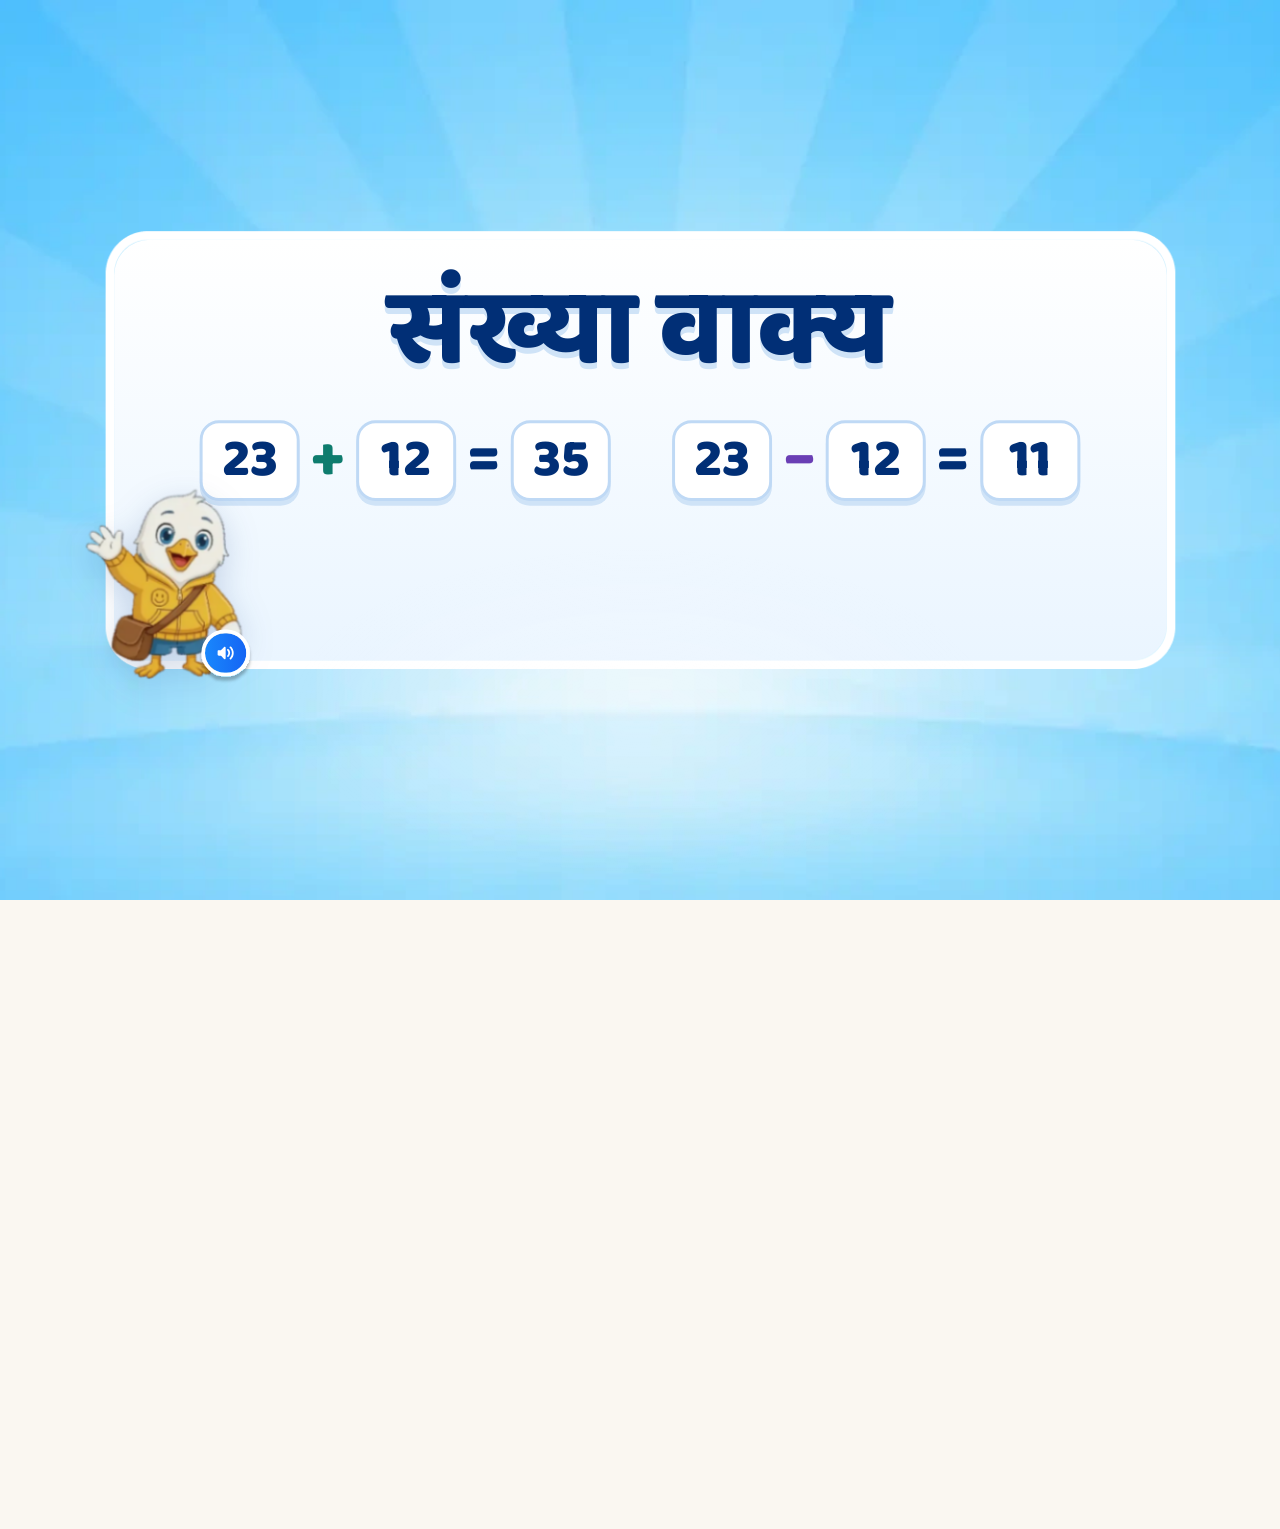
==== MTG2A01_L05_S01.html @ b8d6aa05 "Swiftie runs at every gate: PL1 turn-around sprite (front to back, blended in-betweens, light motion" ====
<!doctype html>
<html lang="hi">
<head>
<meta charset="utf-8">
<meta name="viewport" content="width=device-width, initial-scale=1, viewport-fit=cover">   <!-- [responsive] the page fills the whole screen (notch, home bar); app.js fits the stage inside the safe area -->
<title>SwiftPAL · MTG2A01_L05_S01 · कहानी का सही संख्या वाक्य</title>
<link rel="icon" href="data:,">   <!-- [QA 15] no favicon request: the browser's automatic /favicon.ico 404 was the last console error -->
<!-- [QA 02] No blank white flash before the loader. style.css is a separate
     request, so without this the very first paint is unstyled. This inline rule
     lands the loader's own colour on the first frame. -->
<style>html,body{background:#FFFFFF;margin:0;}</style>
<link rel="stylesheet" href="style.css">
<!-- [loading] the landing's own files start downloading with the page, alongside style.css - not only once app.js has
     arrived and asked for them (the boot loader waits for exactly these: app.js Assets, CRIT). http(s) only: on
     file:// a preload of a fetch() fails, and local files need no head start. -->
<script>(function(){ if(!/^https?:$/.test(location.protocol)) return;
  [["assets/fonts/baloo2-800.woff2", "font", "font/woff2"], ["assets/gif/new_landing_swiftee_anim.webp", "fetch"],
   ["assets/startnew_bg_plain.webp", "image"]
  ].forEach(function(f){ var l = document.createElement("link"); l.rel = "preload"; l.href = f[0]; l.as = f[1];
    if(f[2]) l.type = f[2]; if(f[1] !== "image") l.crossOrigin = "anonymous"; document.head.appendChild(l); });
})();</script>
</head>
<body class="is-start">
<div class="start-bg" aria-hidden="true"></div>
<!-- landing sky: the decorations baked into startnew_bg.webp cannot move, so a matching
     layer drifts + twinkles above it. Edge-masked, so it never competes with the centre card.
     Elements are generated at runtime by FLNMotion.sky (animation kit recipe 1). -->
<div class="sg-glow" aria-hidden="true"></div>
<div class="sg-sky"  aria-hidden="true"></div>
<div class="end-bg"  aria-hidden="true"></div>   <!-- [20a] body-level: position:fixed must NOT sit inside the transformed .stage or it gets hijacked to the stage box (leaves letterbox band) -->

<!-- BOOT LOADER — [template] r4/P2: white boot screen, no-tap auto-dismiss (see boot()) -->
<div class="boot-loader" id="bootLoader">
  <img src="assets/gif/loader.webp" alt="">
</div>

<div class="stage-wrap">
<!-- [responsive] the bands beside / above the stage: 8 mirrored copies of the stage's own backdrop (app.js Screen.bleed) -->
<div class="stage-bleed" id="stageBleed" aria-hidden="true"><i class="b-l"></i><i class="b-r"></i><i class="b-t"></i><i class="b-b"></i><i class="b-tl"></i><i class="b-tr"></i><i class="b-bl"></i><i class="b-br"></i></div>
<div class="stage" id="stage">

  <div class="stage-inner">
    <!-- HEADER -->
    <div class="header-row">
      <div class="prompt-band"><div class="prompt-text" id="promptText">…</div></div>
      <div class="audio-chip" id="audioChip" title="आवाज़ सुनो"><svg viewBox="0 0 62 60" fill="none" xmlns="http://www.w3.org/2000/svg" aria-label="Audio"><g filter="url(#hdrChipShadow)"><rect x="8" y="4" width="46" height="44" rx="22" fill="url(#hdrChipGrad)"/><rect x="6" y="2" width="50" height="48" rx="24" stroke="white" stroke-width="4"/><path d="M29.8466 19.0574C29.8804 19.0524 29.9145 19.0496 29.9487 19.0488C30.6094 19.0317 31.0021 19.5124 31.0015 20.1414C31.0008 20.9661 31.0003 21.7911 31.0005 22.6158L31.001 27.7212L31.0009 30.5591C31.0009 31.0364 31.0122 31.5472 30.9863 32.0228C30.9662 32.2709 30.902 32.4608 30.7251 32.643C30.3831 32.9952 29.8337 33.0842 29.4386 32.7671C29.0784 32.4781 28.7473 32.1159 28.4181 31.7862L26.4414 29.8087C26.1771 29.5426 25.9071 29.2636 25.6339 29.0081C25.0227 28.9649 24.3645 29.017 23.7487 28.9979C23.445 28.9885 23.1625 29.0211 22.8589 28.9606C22.3751 28.8616 22.0618 28.4823 22.0642 27.9824C22.0706 26.5937 22.0287 25.1949 22.0828 23.8081C22.0884 23.6626 22.2302 23.4334 22.3309 23.3252C22.454 23.1907 22.6146 23.0963 22.792 23.0543C23.0567 22.9904 23.5328 23.016 23.8224 23.0128C24.4143 23.0063 25.0171 23.0277 25.609 23.0073C25.6794 22.9529 25.8505 22.7743 25.919 22.706L26.5305 22.0945L28.5396 20.0838C28.9157 19.7059 29.3217 19.1749 29.8466 19.0574Z" fill="white"/><path class="wv wv2" d="M36.2367 18.6905C36.8783 18.6449 37.3041 19.231 37.6725 19.6829C38.7675 21.0046 39.4982 22.5894 39.7923 24.2804C40.2503 26.8763 39.6548 29.5478 38.1378 31.7035C37.8393 32.1274 37.508 32.5324 37.149 32.9063C36.9404 33.1236 36.7646 33.2558 36.4622 33.3081C36.2013 33.3412 35.9378 33.2717 35.7272 33.1144C35.5185 32.9615 35.3816 32.7298 35.3483 32.4733C35.2786 31.9235 35.5696 31.6821 35.8914 31.3297C36.0448 31.1639 36.1901 30.9908 36.3269 30.811C38.3669 28.136 38.4986 24.4654 36.6555 21.6511C36.4826 21.3899 36.2966 21.1376 36.0984 20.8951C35.8252 20.5652 35.3947 20.2691 35.3472 19.8184C35.2845 19.2225 35.6439 18.768 36.2367 18.6905Z" fill="white"/><path class="wv wv1" d="M33.3868 21.5044C33.9769 21.4549 34.2563 21.7845 34.5981 22.1981C35.1982 22.924 35.6149 23.7691 35.8211 24.6886C36.171 26.2384 35.8867 27.8637 35.0314 29.2026C34.7421 29.6568 34.2333 30.3745 33.6937 30.4946C33.1633 30.5437 32.6759 30.2927 32.5495 29.7376C32.3921 29.0462 32.9849 28.6956 33.3274 28.1763C34.2088 26.833 34.1932 25.0908 33.288 23.7635C33.0747 23.4522 32.6159 23.0564 32.5518 22.7133C32.4377 22.1027 32.7745 21.619 33.3868 21.5044Z" fill="white"/></g><defs><filter id="hdrChipShadow" x="0" y="0" width="62" height="60" filterUnits="userSpaceOnUse" color-interpolation-filters="sRGB"><feFlood flood-opacity="0" result="BackgroundImageFix"/><feColorMatrix in="SourceAlpha" type="matrix" values="0 0 0 0 0 0 0 0 0 0 0 0 0 0 0 0 0 0 127 0" result="hardAlpha"/><feOffset dy="4"/><feGaussianBlur stdDeviation="2"/><feComposite in2="hardAlpha" operator="out"/><feColorMatrix type="matrix" values="0 0 0 0 0 0 0 0 0 0 0 0 0 0 0 0 0 0 0.25 0"/><feBlend mode="normal" in2="BackgroundImageFix" result="effect1_dropShadow"/><feBlend mode="normal" in="SourceGraphic" in2="effect1_dropShadow" result="shape"/></filter><linearGradient id="hdrChipGrad" x1="8" y1="26" x2="54" y2="26" gradientUnits="userSpaceOnUse"><stop stop-color="#1987FC"/><stop offset="1" stop-color="#1565F4"/></linearGradient></defs></svg></div>
      <button class="hint-btn" id="hintBtn" title="संकेत">
        <svg viewBox="25 17 22 30" fill="none" xmlns="http://www.w3.org/2000/svg">
          <g class="bulb-rays" stroke="#FFFFFF" stroke-width="3" stroke-linecap="round">
            <line x1="36" y1="14" x2="36" y2="10"/>
            <line x1="25" y1="18" x2="22" y2="15"/>
            <line x1="47" y1="18" x2="50" y2="15"/>
            <line x1="21" y1="27" x2="17" y2="26.5"/>
            <line x1="51" y1="27" x2="55" y2="26.5"/>
          </g>
          <path class="bulb" d="M42.7872 19.7599C41.561 18.7514 40.125 18.0293 38.5841 17.6464C37.0432 17.2635 35.4363 17.2294 33.8806 17.5466C31.8091 17.965 29.9086 18.9894 28.4202 20.4896C26.9317 21.9899 25.9225 23.8985 25.5206 25.9733C25.227 27.5289 25.2804 29.1301 25.6768 30.6628C26.0732 32.1954 26.8029 33.6217 27.8139 34.8399C28.7522 35.8987 29.29 37.2526 29.3339 38.6666V42.6666C29.3339 43.7275 29.7553 44.7449 30.5055 45.495C31.2556 46.2452 32.273 46.6666 33.3339 46.6666H38.6672C39.7281 46.6666 40.7455 46.2452 41.4957 45.495C42.2458 44.7449 42.6672 43.7275 42.6672 42.6666V38.9199C42.712 37.3588 43.2855 35.8592 44.2939 34.6666C46.0607 32.481 46.8936 29.6864 46.6115 26.8901C46.3293 24.0938 44.955 21.5219 42.7872 19.7333V19.7599ZM40.0006 42.6666C40.0006 43.0202 39.8601 43.3594 39.61 43.6094C39.36 43.8595 39.0209 43.9999 38.6672 43.9999H33.3339C32.9803 43.9999 32.6411 43.8595 32.3911 43.6094C32.141 43.3594 32.0006 43.0202 32.0006 42.6666V41.3333H40.0006V42.6666ZM42.2272 33.0133C40.8866 34.6034 40.1044 36.5893 40.0006 38.6666H37.3339V34.6666C37.3339 34.313 37.1934 33.9738 36.9434 33.7238C36.6933 33.4737 36.3542 33.3333 36.0006 33.3333C35.647 33.3333 35.3078 33.4737 35.0578 33.7238C34.8077 33.9738 34.6672 34.313 34.6672 34.6666V38.6666H32.0006C31.9654 36.6241 31.2098 34.6596 29.8672 33.1199C28.9814 32.0586 28.3858 30.7858 28.1383 29.4257C27.8909 28.0656 28.0001 26.6646 28.4554 25.3593C28.9106 24.054 29.6963 22.8889 30.7359 21.9777C31.7755 21.0665 33.0335 20.4402 34.3872 20.1599C35.5506 19.9204 36.7528 19.9429 37.9064 20.2259C39.06 20.5089 40.1361 21.0452 41.0566 21.7959C41.9771 22.5466 42.7189 23.4928 43.2281 24.566C43.7374 25.6391 44.0012 26.8121 44.0006 27.9999C44.0093 29.8262 43.3824 31.5987 42.2272 33.0133Z" fill="white"/>
        </svg>
      </button>
    </div>

    <!-- SLIDE STAGE (engine swaps slides here) -->
    <div class="slide-stage">
      <div class="slide-host" id="slideHost"></div>
      <div class="nudge-hand" id="nudgeHand">
        <!-- FLN animation kit recipes 3 (treatment C, the plain press) + 4 (the tap ripple), review 2026-09-30:
             two wavefronts and three sparks break out of the fingertip as it touches, BEHIND the hand -->
        <span class="nh-tapfx" aria-hidden="true"><i class="fx-ro"></i><i class="fx-ri"></i><i class="fx-sp"></i></span>
        <img src="assets/nudge_hand_new.svg" alt="">
      </div>
    </div>

    <!-- Swiftie buddy: persistent, reacting character (replaces the static header photo + feedback popup) -->
    <div class="mascot-wrap" id="swBuddy"><div class="mascot-circle"><img class="mascot-img" id="swBuddyImg" alt=""></div></div>

    <!-- Nav button — kit-style pill, floats bottom-right -->
    <button class="nav-btn" id="navBtn" disabled>आगे</button>
  </div>


  <!-- FEEDBACK OVERLAY (engine helper showBox; not used by this lesson's screens - kept so the helper never throws) -->
  <div class="hint-overlay" id="hintOverlay">
    <div class="hint-box" id="hintBox">
      <img class="hint-mascot" id="hintMascot" src="assets/sw_head_hint.webp" alt="" onerror="this.style.display='none'">
      <div class="hint-body"><div class="hint-text" id="hintText"></div></div>
    </div>
  </div>
  <span id="hintImg" hidden></span>
  <!-- TAP-TO-START — uses provided title-screen art -->
  <div class="start-gate" id="startGate">
    <div class="sg-card">
      <!-- ambient scene FX over the room art: sun flare in the window, sunlit dust, lamp-bulb flicker (decorative only) -->
      <div class="sg-fx" aria-hidden="true">
        <!-- soft lens flare in the window, no sun / no rays: one big hazy disc, a smaller violet disc
             overlapping it, a faint glint and a soft haze lobe. .sg-sun stays as a 0x0 anchor - the
             dust system in app.js reads the light source position from it. -->
        <div class="sg-sun"></div>
        <div class="sg-flare2">
          <i class="fl-big"></i><i class="fl-violet"></i><i class="fl-haze"></i><i class="fl-glint"></i>
        </div>
        <div class="sg-lamp"></div>
        <canvas class="sg-dust" id="sgDust"></canvas>   <!-- sunlit dust: physics particle system, see app.js [landing dust] -->
      </div>
      <img class="sg-mascot" data-src="assets/gif/new_landing_swiftee_anim.webp" alt="Swiftee"
           onerror="this.style.display='none'">
      <div class="sg-content">
        <div class="sg-title" id="sgTitle">कहानी का सही संख्या वाक्य</div>

        <!-- r4/#2: concept strip is now DATA-DRIVEN — the engine fills #sgHero from
             CARD.landing_hero (kind:"concept_strip"). Each tile is a visual example of the
             ordering task (no words); a new game just declares its cells in card.json. -->
        <div class="sg-art" id="sgHero"></div>
      </div>
      <button class="sg-vo" id="sgVo" type="button" aria-label="सुनो"><svg viewBox="0 0 62 60" fill="none" xmlns="http://www.w3.org/2000/svg" aria-label="Audio"><g filter="url(#sgChipShadow)"><rect x="8" y="4" width="46" height="44" rx="22" fill="url(#sgChipGrad)"/><rect x="6" y="2" width="50" height="48" rx="24" stroke="white" stroke-width="4"/><path d="M29.8466 19.0574C29.8804 19.0524 29.9145 19.0496 29.9487 19.0488C30.6094 19.0317 31.0021 19.5124 31.0015 20.1414C31.0008 20.9661 31.0003 21.7911 31.0005 22.6158L31.001 27.7212L31.0009 30.5591C31.0009 31.0364 31.0122 31.5472 30.9863 32.0228C30.9662 32.2709 30.902 32.4608 30.7251 32.643C30.3831 32.9952 29.8337 33.0842 29.4386 32.7671C29.0784 32.4781 28.7473 32.1159 28.4181 31.7862L26.4414 29.8087C26.1771 29.5426 25.9071 29.2636 25.6339 29.0081C25.0227 28.9649 24.3645 29.017 23.7487 28.9979C23.445 28.9885 23.1625 29.0211 22.8589 28.9606C22.3751 28.8616 22.0618 28.4823 22.0642 27.9824C22.0706 26.5937 22.0287 25.1949 22.0828 23.8081C22.0884 23.6626 22.2302 23.4334 22.3309 23.3252C22.454 23.1907 22.6146 23.0963 22.792 23.0543C23.0567 22.9904 23.5328 23.016 23.8224 23.0128C24.4143 23.0063 25.0171 23.0277 25.609 23.0073C25.6794 22.9529 25.8505 22.7743 25.919 22.706L26.5305 22.0945L28.5396 20.0838C28.9157 19.7059 29.3217 19.1749 29.8466 19.0574Z" fill="white"/><path class="wv wv2" d="M36.2367 18.6905C36.8783 18.6449 37.3041 19.231 37.6725 19.6829C38.7675 21.0046 39.4982 22.5894 39.7923 24.2804C40.2503 26.8763 39.6548 29.5478 38.1378 31.7035C37.8393 32.1274 37.508 32.5324 37.149 32.9063C36.9404 33.1236 36.7646 33.2558 36.4622 33.3081C36.2013 33.3412 35.9378 33.2717 35.7272 33.1144C35.5185 32.9615 35.3816 32.7298 35.3483 32.4733C35.2786 31.9235 35.5696 31.6821 35.8914 31.3297C36.0448 31.1639 36.1901 30.9908 36.3269 30.811C38.3669 28.136 38.4986 24.4654 36.6555 21.6511C36.4826 21.3899 36.2966 21.1376 36.0984 20.8951C35.8252 20.5652 35.3947 20.2691 35.3472 19.8184C35.2845 19.2225 35.6439 18.768 36.2367 18.6905Z" fill="white"/><path class="wv wv1" d="M33.3868 21.5044C33.9769 21.4549 34.2563 21.7845 34.5981 22.1981C35.1982 22.924 35.6149 23.7691 35.8211 24.6886C36.171 26.2384 35.8867 27.8637 35.0314 29.2026C34.7421 29.6568 34.2333 30.3745 33.6937 30.4946C33.1633 30.5437 32.6759 30.2927 32.5495 29.7376C32.3921 29.0462 32.9849 28.6956 33.3274 28.1763C34.2088 26.833 34.1932 25.0908 33.288 23.7635C33.0747 23.4522 32.6159 23.0564 32.5518 22.7133C32.4377 22.1027 32.7745 21.619 33.3868 21.5044Z" fill="white"/></g><defs><filter id="sgChipShadow" x="0" y="0" width="62" height="60" filterUnits="userSpaceOnUse" color-interpolation-filters="sRGB"><feFlood flood-opacity="0" result="BackgroundImageFix"/><feColorMatrix in="SourceAlpha" type="matrix" values="0 0 0 0 0 0 0 0 0 0 0 0 0 0 0 0 0 0 127 0" result="hardAlpha"/><feOffset dy="4"/><feGaussianBlur stdDeviation="2"/><feComposite in2="hardAlpha" operator="out"/><feColorMatrix type="matrix" values="0 0 0 0 0 0 0 0 0 0 0 0 0 0 0 0 0 0 0.25 0"/><feBlend mode="normal" in2="BackgroundImageFix" result="effect1_dropShadow"/><feBlend mode="normal" in="SourceGraphic" in2="effect1_dropShadow" result="shape"/></filter><linearGradient id="sgChipGrad" x1="8" y1="26" x2="54" y2="26" gradientUnits="userSpaceOnUse"><stop stop-color="#1987FC"/><stop offset="1" stop-color="#1565F4"/></linearGradient></defs></svg></button>
      <button class="sg-btn sg-btn--art sg-btn--play sg-waiting" id="sgBtn" type="button" aria-label="शुरू करें" aria-disabled="true"><img src="assets/btn-play-round-waiting.svg" alt="" draggable="false"></button>
    </div>
  </div>

  <!-- END / CELEBRATION -->
  <div class="end-screen" id="endScreen">
    <div class="confetti" id="confetti"></div>
    <div class="end-title" id="endTitle"></div>
    <div class="end-subtitle" id="endSubtitle"></div>
    <img class="end-mascot" src="assets/last_swifty_still.webp" alt="Swiftee"
         onerror="this.replaceWith(Object.assign(document.createElement('span'),{className:'end-mascot',textContent:'🎉'}))">
    <button class="end-btn" id="endBtn">आगे बढ़ें →</button>
  </div>

  <!-- DEV VALIDATOR BANNER -->
  <div class="dev-banner" id="devBanner"></div>

</div></div>


<!-- PHASE-TRANSITION PEEK GATE - [20a PT-3] BODY-LEVEL so position:fixed covers the FULL
     viewport (a transformed ancestor like the scaled .stage would hijack fixed positioning
     and shrink the gate with the stage - production pattern). -->
<div class="phase-gate" id="phaseGate">
    <div class="pg-title" id="phaseGateTitle"></div>
    <img id="phaseGateImg" alt="">   <!-- (its picture: a blob: URL of peeking.webp per gate, app.js restartPeek) -->
    <canvas id="phaseGateCv" style="display:none" aria-hidden="true"></canvas>   <!-- [peek-7] the same clip, drawn by app.js PeekPlayer; the <img> is its fallback -->
</div>

<!-- CORRECT-ANSWER CONFETTI (FLN animation kit recipe 7) - BODY-LEVEL for the same reason: it falls over the WHOLE
     window, the letterbox beside the stage included (review 2026-09-30: "not covering the full horizontal space");
     inside .stage-inner it was clipped to the scaled 1333px stage. -->
<div class="fx-layer" id="fxLayer" aria-hidden="true"></div>

<!-- [responsive] a phone or tablet held upright: the lesson is landscape - a card asks for a turn (html.ask-rotate,
     app.js Screen). On Android a tap on it goes full screen in landscape, which turns the screen by itself. -->
<div class="rotate-ask" id="rotateAsk" role="dialog" aria-label="फ़ोन को घुमाइए">
  <div class="ra-phone" aria-hidden="true"><i></i></div>
  <div class="ra-text">फ़ोन को घुमाइए</div>
</div>

<!-- ============ CARD DATA (embedded; in prod the compiler does this) ============ -->
<script type="application/json" id="cardData">
{
  "version": "0.2",
  "skill_code": "MTG2A01_L05_S01",
  "lo_code": "MTG2A01_L05",
  "grade": "G2",
  "attribute": "A01",
  "skill_type": "CORE",
  "part_label": "",
  "theme": "toybox",
  "title": {
    "hi": "कहानी का सही संख्या वाक्य",
    "en": "Match statements with word problems"
  },
  "subtitle_hi": "कहानी पढ़िए · सोचिए · सही संख्या वाक्य बनाइए",
  "skill_description_hi": "दो अंकों की संख्याओं वाली जोड़ और घटाव की कहानियों (शब्द समस्याओं) को उनके सही संख्या वाक्य से मिलाता है।",
  "number_set": [],
  "dt_fallback": null,
  "source_review": "MTG2A01_L05_S01_review_v2.pptx (SME-revised flow)",
  "phase_distribution": {
    "tutorial": 2,
    "guided": 4,
    "practice": 10
  },
  "scaffold_rules": {
    "nudge_timeout_ms": {
      "guided": 14000,
      "independent": 8000
    },
    "max_attempts": 3
  },
  "signals_expected": [
    "slide_entered",
    "slide_completed",
    "phase_transition",
    "sign_drag_correct",
    "sentence_pick_correct",
    "sentence_build_correct",
    "story_pick_correct",
    "story_fill_correct",
    "mastery_score",
    "lesson_completed"
  ],
  "landing_title": "संख्या वाक्य",
  "landing_eq": ["23 + 12 = 35", "23 − 12 = 11"],
  "slides": [
    {
      "id": "T1",
      "phase": "tutorial",
      "eis": "iconic",
      "type": "WORKED_EXAMPLE",
      "prompt_hi": "",
      "data": {
        "lead_vo": "vo_t1_lead",
        "scene": "marbles",
        "story_vo": "vo_t1_story",
        "a": 23,
        "b": 12,
        "op": "+",
        "result": 35,
        "op_word": "जोड़ेंगे",
        "who": [
          {
            "name": "परी",
            "emoji": "👧",
            "char": "meera"
          },
          {
            "name": "आरु",
            "emoji": "👦",
            "char": "aman"
          }
        ],
        "steps": [
          "vo_t2_s1",
          "vo_t2_s2",
          "vo_t2_s3",
          "vo_t2_s4",
          "vo_t2_s5",
          "vo_t2_s6",
          "vo_t2_s7"
        ]
      },
      "signals": {
        "on_complete": []
      }
    },
    {
      "id": "T2",
      "phase": "tutorial",
      "eis": "iconic",
      "type": "WORKED_EXAMPLE",
      "prompt_hi": "",
      "data": {
        "lead_vo": "vo_t3_lead",
        "scene": "birds",
        "story_vo": "vo_t3_story",
        "a": 23,
        "b": 12,
        "op": "−",
        "result": 11,
        "op_word": "घटाएँगे",
        "steps": [
          "vo_t4_s1",
          "vo_t4_s2",
          "vo_t4_s3",
          "vo_t4_s4",
          "vo_t4_s5",
          "vo_t4_s6",
          "vo_t4_s7"
        ]
      },
      "signals": {
        "on_complete": []
      }
    },
    {
      "id": "G1",
      "phase": "guided",
      "eis": "symbolic",
      "type": "SIGN_DRAG",
      "prompt_hi": "सही चिह्न चुनकर संख्या वाक्य पूरा कीजिए।",
      "data": {
        "story_vo": "vo_g1_story",
        "q_vo": "vo_g1_q",
        "eq": [
          "24",
          null,
          "16",
          "=",
          "40"
        ],
        "answer": "+",
        "tiles": [
          "+",
          "−"
        ],
        "cr_vo": "vo_g1_cr",
        "wa1_vo": "vo_g1_wa1",
        "eq_vo": "vo_g1_eq",
        "anim": {
          "type": "add",
          "kind": "person",
          "a": 24,
          "b": 16,
          "wrap": "bus"
        }
      },
      "signals": {
        "on_complete": []
      }
    },
    {
      "id": "G2",
      "phase": "guided",
      "eis": "symbolic",
      "type": "SIGN_DRAG",
      "prompt_hi": "सही चिह्न चुनकर संख्या वाक्य पूरा कीजिए।",
      "data": {
        "story_vo": "vo_g2_story",
        "q_vo": "vo_g2_q",
        "eq": [
          "60",
          null,
          "36",
          "=",
          "24"
        ],
        "answer": "−",
        "tiles": [
          "+",
          "−"
        ],
        "cr_vo": "vo_g2_cr",
        "wa1_vo": "vo_g2_wa1",
        "eq_vo": "vo_g2_eq",
        "anim": {
          "type": "remove",
          "kind": "bangle",
          "bundles": 10,
          "a": 60,
          "b": 36,
          "to": "🛍️",
          "wrap": "shop"
        }
      },
      "signals": {
        "on_complete": []
      }
    },
    {
      "id": "G3",
      "phase": "guided",
      "eis": "symbolic",
      "type": "PICK_SENTENCE",
      "prompt_hi": "सही संख्या वाक्य चुनिए।",
      "data": {
        "story_vo": "vo_g3_story",
        "q_vo": "vo_pick_q",
        "options": [
          {
            "eq": "42 − 11 = 31"
          },
          {
            "eq": "42 + 11 = 53",
            "correct": true
          },
          {
            "eq": "31 + 11 = 42"
          }
        ],
        "cr_vo": "vo_g3_cr",
        "wa1_vo": "vo_g3_wa1",
        "eq_vo": "vo_g3_eq",
        "anim": {
          "type": "add",
          "kind": "balloon",
          "handover": true,
          "a": 42,
          "b": 11,
          "from": "👵",
          "wrap": "sky"
        }
      },
      "signals": {
        "on_complete": []
      }
    },
    {
      "id": "G4",
      "phase": "guided",
      "eis": "symbolic",
      "type": "PICK_SENTENCE",
      "prompt_hi": "सही संख्या वाक्य चुनिए।",
      "data": {
        "story_vo": "vo_g4_story",
        "q_vo": "vo_pick_q",
        "options": [
          {
            "eq": "35 + 15 = 50"
          },
          {
            "eq": "35 − 15 = 20",
            "correct": true
          },
          {
            "eq": "50 − 35 = 15"
          }
        ],
        "cr_vo": "vo_g4_cr",
        "wa1_vo": "vo_g4_wa1",
        "eq_vo": "vo_g4_eq",
        "anim": {
          "type": "remove",
          "kind": "laddoo",
          "frames": true,
          "a": 35,
          "b": 15,
          "to": "😋",
          "wrap": "plate"
        }
      },
      "signals": {
        "on_complete": []
      }
    },
    {
      "id": "P1",
      "phase": "practice",
      "eis": "symbolic",
      "type": "BUILD_SENTENCE",
      "prompt_hi": "संख्या वाक्य बनाइए।",
      "data": {
        "story_vo": "vo_p1_story",
        "q_vo": "vo_build_q",
        "eq": [
          {
            "slot": "num",
            "accept": [
              "27"
            ]
          },
          {
            "slot": "op",
            "accept": [
              "−"
            ]
          },
          {
            "slot": "num",
            "accept": [
              "14"
            ]
          },
          "=",
          "13"
        ],
        "tray": [
          "14",
          "27",
          "+",
          "−"
        ],
        "cr_vo": "vo_p1_cr",
        "fb": {
          "op_in_num": "vo_build_num",
          "num_in_op": "vo_build_op",
          "wrong_op_1": "vo_p1_op",
          "wrong_op_2_anim": {
            "type": "remove",
            "kind": "banana",
            "a": 27,
            "b": 14,
            "to": "🐒",
            "wrap": "basket"
          },
          "wrong_num": {
            "0": "vo_p1_first",
            "2": "vo_p1_third"
          }
        }
      },
      "signals": {
        "on_complete": []
      }
    },
    {
      "id": "P2",
      "phase": "practice",
      "eis": "symbolic",
      "type": "BUILD_SENTENCE",
      "prompt_hi": "संख्या वाक्य बनाइए।",
      "data": {
        "story_vo": "vo_p2_story",
        "q_vo": "vo_build_q",
        "eq": [
          {
            "slot": "num",
            "accept": [
              "30",
              "40"
            ]
          },
          {
            "slot": "op",
            "accept": [
              "+"
            ]
          },
          {
            "slot": "num",
            "accept": [
              "30",
              "40"
            ]
          },
          "=",
          {
            "slot": "num",
            "accept": [
              "70"
            ]
          }
        ],
        "commutative": [
          0,
          2
        ],
        "tray": [
          "30",
          "40",
          "70",
          "+",
          "−"
        ],
        "cr_vo": "vo_p2_cr",
        "cr_vo_rev": "vo_p2_cr_rev",
        "fb": {
          "op_in_num": "vo_build_num",
          "num_in_op": "vo_build_op",
          "wrong_op_1": "vo_p2_op",
          "wrong_op_2_anim": {
            "type": "merge",
            "kind": "boy",
            "kindB": "girl",
            "a": 30,
            "b": 40,
            "labelA": "30 लड़के",
            "labelB": "40 लड़कियाँ"
          },
          "wrong_num": {
            "4": "vo_p2_last"
          }
        }
      },
      "signals": {
        "on_complete": []
      }
    },
    {
      "id": "P3",
      "phase": "practice",
      "eis": "symbolic",
      "type": "PICK_STORY",
      "prompt_hi": "सही कहानी चुनिए।",
      "data": {
        "eq": "32 − 17 = 15",
        "q_vo": "vo_p3_q",
        "stories": [
          {
            "vo": "vo_p3_st1"
          },
          {
            "vo": "vo_p3_st2",
            "correct": true
          }
        ],
        "cr_vo": "vo_shabash",
        "wa1_vo": "vo_p3_wa1"
      },
      "signals": {
        "on_complete": []
      }
    },
    {
      "id": "P4",
      "phase": "practice",
      "eis": "symbolic",
      "type": "PICK_STORY",
      "prompt_hi": "सही कहानी चुनिए।",
      "data": {
        "eq": "34 + 15 = 49",
        "q_vo": "vo_p4_q",
        "stories": [
          {
            "vo": "vo_p4_st1"
          },
          {
            "vo": "vo_p4_st2",
            "correct": true
          }
        ],
        "cr_vo": "vo_shabash",
        "wa1_vo": "vo_p4_wa1"
      },
      "signals": {
        "on_complete": []
      }
    },
    {
      "id": "PL1",
      "phase": "practice",
      "eis": "iconic",
      "type": "PALACE_SCENE",
      "layout": "palace",
      "header": false,
      "prompt_hi": "रहस्यमयी महल की खोज",
      "data": {
        "kind": "intro",
        "title": "रहस्यमयी महल की खोज",
        "vo": "vo_pl_intro"
      },
      "signals": {
        "on_complete": []
      }
    },
    {
      "id": "D1",
      "phase": "practice",
      "eis": "symbolic",
      "type": "STORY_FILL",
      "layout": "palace",
      "prompt_hi": "संख्या वाक्य देखकर कहानी पूरी कीजिए।",
      "data": {
        "door": "pink",
        "title": "पहला दरवाज़ा",
        "eq": "35 − 18 = 17",
        "mode": "tap",
        "story": [
          [
            "सीमा के पास ",
            {
              "blank": 0
            },
            " टॉफियाँ थीं।"
          ],
          [
            "उसने ",
            {
              "blank": 1
            },
            " टॉफियाँ अपने दोस्तों को दे दीं।"
          ],
          [
            "अब सीमा के पास ",
            {
              "blank": 2
            },
            " टॉफियाँ बचीं।"
          ]
        ],
        "answers": [
          "35",
          "18",
          "17"
        ],
        "tray": [
          "18",
          "17",
          "35"
        ],
        "vo1": "vo_d1_vo1",
        "vo2": "vo_d1_vo2",
        "box_vo": [
          "vo_d1_b1",
          "vo_d1_b2",
          "vo_d1_b3"
        ],
        "cr_vo": "vo_d1_cr",
        "pass_vo": "vo_d1_pass"
      },
      "signals": {
        "on_complete": []
      }
    },
    {
      "id": "D2",
      "phase": "practice",
      "eis": "symbolic",
      "type": "STORY_FILL",
      "layout": "palace",
      "prompt_hi": "संख्या वाक्य देखकर कहानी पूरी कीजिए।",
      "data": {
        "door": "blue",
        "title": "दूसरा दरवाज़ा",
        "eq": "26 + 13 = 39",
        "mode": "drag",
        "story": [
          [
            "पुस्तकालय में ",
            {
              "blank": 0
            },
            " किताबें थीं।"
          ],
          [
            "वहाँ ",
            {
              "blank": 1
            },
            " किताबें और आईं।"
          ],
          [
            "अब पुस्तकालय में कुल ",
            {
              "blank": 2
            },
            " किताबें हो गईं।"
          ]
        ],
        "answers": [
          "26",
          "13",
          "39"
        ],
        "tray": [
          "13",
          "26",
          "39"
        ],
        "vo1": "vo_d2_vo1",
        "vo2": "vo_d2_vo2",
        "box_vo": [
          "vo_d2_b1",
          "vo_d2_b2",
          "vo_d2_b3"
        ],
        "cr_vo": "vo_d2_cr",
        "pass_vo": "vo_d2_pass"
      },
      "signals": {
        "on_complete": []
      }
    },
    {
      "id": "D3",
      "phase": "practice",
      "eis": "symbolic",
      "type": "STORY_FILL",
      "layout": "palace",
      "prompt_hi": "संख्या वाक्य देखकर कहानी पूरी कीजिए।",
      "data": {
        "door": "green",
        "title": "तीसरा दरवाज़ा",
        "eq": "57 − 17 = 40",
        "mode": "tap",
        "story": [
          [
            "एक दुकान में ",
            {
              "blank": 0
            },
            " गेंदें थीं।"
          ],
          [
            "दुकानदार ने ",
            {
              "blank": 1
            },
            " गेंदें बेच दीं।"
          ],
          [
            "अब दुकान में ",
            {
              "blank": 2
            },
            " गेंदें बचीं।"
          ]
        ],
        "answers": [
          "57",
          "17",
          "40"
        ],
        "tray": [
          "17",
          "40",
          "57"
        ],
        "vo1": "vo_d3_vo1",
        "vo2": "vo_d3_vo2",
        "box_vo": [
          "vo_d3_b1",
          "vo_d3_b2",
          "vo_d3_b3"
        ],
        "cr_vo": "vo_d3_cr"
      },
      "signals": {
        "on_complete": []
      }
    },
    {
      "id": "PL2",
      "phase": "practice",
      "eis": "iconic",
      "type": "PALACE_SCENE",
      "layout": "palace",
      "header": false,
      "prompt_hi": "खजाना मिल गया!",
      "data": {
        "kind": "treasure",
        "vo": "vo_pl_end"
      },
      "signals": {
        "on_complete": []
      }
    },
    {
      "id": "CEL",
      "phase": "practice",
      "eis": "enactive",
      "type": "CELEBRATION",
      "prompt_hi": "",
      "audio": {
        "prompt": "vo_well_done",
        "sfx": "sfx_celebrate"
      },
      "data": {
        "end_subtitle": ""
      },
      "signals": {
        "on_complete": []
      }
    }
  ],
  "assets": {
    "audio": {
      "vo_build_num": "assets/Audio/vo_build_num.mp3",
      "vo_build_op": "assets/Audio/vo_build_op.mp3",
      "vo_build_q": "assets/Audio/vo_build_q.mp3",
      "vo_d1_b1": "assets/Audio/vo_d1_b1.mp3",
      "vo_d1_b2": "assets/Audio/vo_d1_b2.mp3",
      "vo_d1_b3": "assets/Audio/vo_d1_b3.mp3",
      "vo_d1_cr": "assets/Audio/vo_d1_cr.mp3",
      "vo_d1_pass": "assets/Audio/vo_d1_pass.mp3",
      "vo_d1_vo1": "assets/Audio/vo_d1_vo1.mp3",
      "vo_d1_vo2": "assets/Audio/vo_d1_vo2.mp3",
      "vo_d2_b1": "assets/Audio/vo_d2_b1.mp3",
      "vo_d2_b2": "assets/Audio/vo_d2_b2.mp3",
      "vo_d2_b3": "assets/Audio/vo_d2_b3.mp3",
      "vo_d2_cr": "assets/Audio/vo_d2_cr.mp3",
      "vo_d2_pass": "assets/Audio/vo_d2_pass.mp3",
      "vo_d2_vo1": "assets/Audio/vo_d2_vo1.mp3",
      "vo_d2_vo2": "assets/Audio/vo_d2_vo2.mp3",
      "vo_d3_b1": "assets/Audio/vo_d3_b1.mp3",
      "vo_d3_b2": "assets/Audio/vo_d3_b2.mp3",
      "vo_d3_b3": "assets/Audio/vo_d3_b3.mp3",
      "vo_d3_cr": "assets/Audio/vo_d3_cr.mp3",
      "vo_d3_vo1": "assets/Audio/vo_d3_vo1.mp3",
      "vo_d3_vo2": "assets/Audio/vo_d3_vo2.mp3",
      "vo_g1_cr": "assets/Audio/vo_g1_cr.mp3",
      "vo_g1_eq": "assets/Audio/vo_g1_eq.mp3",
      "vo_g1_q": "assets/Audio/vo_g1_q.mp3",
      "vo_g1_story": "assets/Audio/vo_g1_story.mp3",
      "vo_g1_wa1": "assets/Audio/vo_g1_wa1.mp3",
      "vo_g2_cr": "assets/Audio/vo_g2_cr.mp3",
      "vo_g2_eq": "assets/Audio/vo_g2_eq.mp3",
      "vo_g2_q": "assets/Audio/vo_g2_q.mp3",
      "vo_g2_story": "assets/Audio/vo_g2_story.mp3",
      "vo_g2_wa1": "assets/Audio/vo_g2_wa1.mp3",
      "vo_g3_cr": "assets/Audio/vo_g3_cr.mp3",
      "vo_g3_eq": "assets/Audio/vo_g3_eq.mp3",
      "vo_g3_story": "assets/Audio/vo_g3_story.mp3",
      "vo_g3_wa1": "assets/Audio/vo_g3_wa1.mp3",
      "vo_g4_cr": "assets/Audio/vo_g4_cr.mp3",
      "vo_g4_eq": "assets/Audio/vo_g4_eq.mp3",
      "vo_g4_story": "assets/Audio/vo_g4_story.mp3",
      "vo_g4_wa1": "assets/Audio/vo_g4_wa1.mp3",
      "vo_landing": "assets/Audio/vo_landing.mp3",
      "vo_p1_cr": "assets/Audio/vo_p1_cr.mp3",
      "vo_p1_first": "assets/Audio/vo_p1_first.mp3",
      "vo_p1_op": "assets/Audio/vo_p1_op.mp3",
      "vo_p1_story": "assets/Audio/vo_p1_story.mp3",
      "vo_p1_third": "assets/Audio/vo_p1_third.mp3",
      "vo_p2_cr": "assets/Audio/vo_p2_cr.mp3",
      "vo_p2_cr_rev": "assets/Audio/vo_p2_cr_rev.mp3",
      "vo_p2_last": "assets/Audio/vo_p2_last.mp3",
      "vo_p2_op": "assets/Audio/vo_p2_op.mp3",
      "vo_p2_story": "assets/Audio/vo_p2_story.mp3",
      "vo_p3_q": "assets/Audio/vo_p3_q.mp3",
      "vo_p3_st1": "assets/Audio/vo_p3_st1.mp3",
      "vo_p3_st2": "assets/Audio/vo_p3_st2.mp3",
      "vo_p3_wa1": "assets/Audio/vo_p3_wa1.mp3",
      "vo_p4_q": "assets/Audio/vo_p4_q.mp3",
      "vo_p4_st1": "assets/Audio/vo_p4_st1.mp3",
      "vo_p4_st2": "assets/Audio/vo_p4_st2.mp3",
      "vo_p4_wa1": "assets/Audio/vo_p4_wa1.mp3",
      "vo_pick_q": "assets/Audio/vo_pick_q.mp3",
      "vo_pl_end": "assets/Audio/vo_pl_end.mp3",
      "vo_pl_intro": "assets/Audio/vo_pl_intro.mp3",
      "vo_pt_guided": "assets/Audio/vo_pt_guided.mp3",
      "vo_pt_practice": "assets/Audio/vo_pt_practice.mp3",
      "vo_pt_tutorial": "assets/Audio/vo_pt_tutorial.mp3",
      "vo_shabash": "assets/Audio/vo_shabash.mp3",
      "vo_t1_lead": "assets/Audio/vo_t1_lead.mp3",
      "vo_t1_story": "assets/Audio/vo_t1_story.mp3",
      "vo_t2_s1": "assets/Audio/vo_t2_s1.mp3",
      "vo_t2_s2": "assets/Audio/vo_t2_s2.mp3",
      "vo_t2_s3": "assets/Audio/vo_t2_s3.mp3",
      "vo_t2_s4": "assets/Audio/vo_t2_s4.mp3",
      "vo_t2_s5": "assets/Audio/vo_t2_s5.mp3",
      "vo_t2_s6": "assets/Audio/vo_t2_s6.mp3",
      "vo_t2_s7": "assets/Audio/vo_t2_s7.mp3",
      "vo_t3_lead": "assets/Audio/vo_t3_lead.mp3",
      "vo_t3_story": "assets/Audio/vo_t3_story.mp3",
      "vo_t4_s1": "assets/Audio/vo_t4_s1.mp3",
      "vo_t4_s2": "assets/Audio/vo_t4_s2.mp3",
      "vo_t4_s3": "assets/Audio/vo_t4_s3.mp3",
      "vo_t4_s4": "assets/Audio/vo_t4_s4.mp3",
      "vo_t4_s5": "assets/Audio/vo_t4_s5.mp3",
      "vo_t4_s6": "assets/Audio/vo_t4_s6.mp3",
      "vo_t4_s7": "assets/Audio/vo_t4_s7.mp3",
      "vo_t5_s1": "assets/Audio/vo_t5_s1.mp3",
      "vo_t5_s2": "assets/Audio/vo_t5_s2.mp3",
      "vo_t5_s3": "assets/Audio/vo_t5_s3.mp3",
      "vo_t5_s4": "assets/Audio/vo_t5_s4.mp3",
      "vo_well_done": "assets/Audio/vo_well_done.mp3"
    },
    "audio_text": {
      "vo_build_num": "यहाँ संख्या रखनी है।",
      "vo_build_op": "यहाँ जोड़ या घटाव का चिह्न आएगा।",
      "vo_build_q": "कार्ड रखकर इस कहानी का संख्या वाक्य बनाइए।",
      "vo_d1_b1": "सीमा के पास शुरू में कितनी टॉफियाँ थीं?",
      "vo_d1_b2": "सीमा ने कितनी टॉफियाँ अपने दोस्तों को दे दीं?",
      "vo_d1_b3": "अब सीमा के पास कितनी टॉफियाँ बचीं?",
      "vo_d1_cr": "शाबाश! सीमा के पास 35 टॉफियाँ थीं। उसने 18 टॉफियाँ अपने दोस्तों को दे दीं। अब सीमा के पास 17 टॉफियाँ बचीं।",
      "vo_d1_pass": "पहला दरवाज़ा पार हो गया! अब आगे बढ़ते हैं!",
      "vo_d1_vo1": "35 घटा 18 बराबर 17। अब इस संख्या वाक्य को देखकर कहानी पूरी कीजिए।",
      "vo_d1_vo2": "सीमा के पास कुछ टॉफियाँ थीं। उसने कुछ टॉफियाँ अपने दोस्तों को दे दीं। अब सीमा के पास कितनी टॉफियाँ बचीं?",
      "vo_d2_b1": "पुस्तकालय में शुरू में कितनी किताबें थीं?",
      "vo_d2_b2": "पुस्तकालय में कितनी किताबें और आईं?",
      "vo_d2_b3": "अब पुस्तकालय में कुल कितनी किताबें हो गईं?",
      "vo_d2_cr": "शाबाश! पुस्तकालय में 26 किताबें थीं। वहाँ 13 किताबें और आईं। अब पुस्तकालय में कुल 39 किताबें हो गईं।",
      "vo_d2_pass": "दूसरा दरवाज़ा पार हो गया! बस एक दरवाज़ा और!",
      "vo_d2_vo1": "26 जोड़ 13 बराबर 39। अब इस संख्या वाक्य को देखकर कहानी पूरी कीजिए।",
      "vo_d2_vo2": "स्कूल के पुस्तकालय में कुछ किताबें थीं। वहाँ कुछ किताबें और आईं। अब पुस्तकालय में कुल कितनी किताबें हो गईं?",
      "vo_d3_b1": "दुकान में पहले कितनी गेंदें थीं?",
      "vo_d3_b2": "दुकानदार ने कितनी गेंदें बेच दीं?",
      "vo_d3_b3": "अब दुकान में कितनी गेंदें बचीं?",
      "vo_d3_cr": "शाबाश! एक दुकान में 57 गेंदें थीं। दुकानदार ने 17 गेंदें बेच दीं। अब दुकान में 40 गेंदें बचीं।",
      "vo_d3_vo1": "57 घटा 17 बराबर 40। अब इस संख्या वाक्य को देखकर कहानी पूरी कीजिए।",
      "vo_d3_vo2": "एक दुकान में कुछ गेंदें थीं। दुकानदार ने कुछ गेंदें बेच दीं। अब दुकान में कितनी गेंदें बचीं?",
      "vo_g1_cr": "शाबाश! 24 जोड़ 16 बराबर 40।",
      "vo_g1_eq": "24 जोड़ 16 बराबर 40।",
      "vo_g1_q": "बताइए, इसमें जोड़ करना है या घटाना है? सही चिह्न चुनिए।",
      "vo_g1_story": "एक बस में 24 सवारियाँ हैं। अगले बस अड्डे पर 16 सवारियाँ और चढ़ गईं। अब बस में कितनी सवारियाँ हो गईं?",
      "vo_g1_wa1": "पहले 24 सवारियाँ थीं। फिर 16 सवारियाँ और चढ़ीं, तो सवारियाँ बढ़ीं या कम हुईं?",
      "vo_g2_cr": "शाबाश! 60 घटा 36 बराबर 24।",
      "vo_g2_eq": "60 घटा 36 बराबर 24।",
      "vo_g2_q": "इस कहानी के लिए सही चिह्न चुनिए।",
      "vo_g2_story": "एक दुकानदार के पास 60 चूड़ियाँ थीं। उसने 36 चूड़ियाँ बेच दीं। दुकानदार के पास अब कितनी चूड़ियाँ बची हैं?",
      "vo_g2_wa1": "पहले 60 चूड़ियाँ थीं। फिर 36 चूड़ियाँ बेच दीं, तो चूड़ियाँ बढ़ीं या कम हुईं?",
      "vo_g3_cr": "शाबाश! 42 जोड़ 11 बराबर 53।",
      "vo_g3_eq": "42 जोड़ 11 बराबर 53।",
      "vo_g3_story": "गोलू के पास 42 गुब्बारे थे। दादी ने उसे 11 गुब्बारे और दिए। अब गोलू के पास कितने गुब्बारे हैं?",
      "vo_g3_wa1": "गोलू के पास पहले 42 गुब्बारे थे। फिर दादी ने 11 गुब्बारे और दिए। तो गुब्बारे बढ़े या कम हुए?",
      "vo_g4_cr": "शाबाश! 35 घटा 15 बराबर 20।",
      "vo_g4_eq": "35 घटा 15 बराबर 20।",
      "vo_g4_story": "दादी ने 35 लड्डू बनाए। बच्चों ने 15 लड्डू खा लिए। अब कितने लड्डू बचे?",
      "vo_g4_wa1": "पहले 35 लड्डू थे। फिर बच्चों ने 15 लड्डू खा लिए। तो लड्डू बढ़े या कम हुए?",
      "vo_landing": "नमस्ते दोस्त! मैं हूँ स्विफ्टी! आज हम कहानी के लिए संख्या वाक्य बनाना सीखेंगे।",
      "vo_p1_cr": "शाबाश! 27 घटा 14 बराबर 13।",
      "vo_p1_first": "टोकरी में पहले कितने केले थे?",
      "vo_p1_op": "टोकरी में 27 केले थे। बंदर 14 केले ले गया। तो जोड़ करेंगे या घटाव?",
      "vo_p1_story": "एक टोकरी में 27 केले थे। बंदर 14 केले ले गया। अब 13 केले बचे।",
      "vo_p1_third": "बंदर कितने केले ले गया?",
      "vo_p2_cr": "शाबाश! 30 जोड़ 40 बराबर 70।",
      "vo_p2_cr_rev": "शाबाश! 40 जोड़ 30 बराबर 70।",
      "vo_p2_last": "कक्षा में कुल कितने बच्चे हैं?",
      "vo_p2_op": "लड़के और लड़कियों को मिलाकर कुल बच्चे बताने हैं। तो जोड़ करेंगे या घटाव?",
      "vo_p2_story": "एक कक्षा में 30 लड़के और 40 लड़कियाँ हैं। कक्षा में कुल कितने बच्चे हैं?",
      "vo_p3_q": "यह संख्या वाक्य किस कहानी का है? सही कहानी पर टैप करिए।",
      "vo_p3_st1": "32 आम थे। 17 आम और खरीदे। अब कुल कितने आम हैं?",
      "vo_p3_st2": "32 गुब्बारे थे। उनमें से 17 गुब्बारे फूट गए। अब कितने गुब्बारे बचे?",
      "vo_p3_wa1": "32 घटा 17, यानी 32 में से 17 चीज़ें कम हुईं। किस कहानी में ऐसा हुआ?",
      "vo_p4_q": "यह संख्या वाक्य किस कहानी का है? सही कहानी चुनिए।",
      "vo_p4_st1": "एक बगीचे में 34 फूल थे। उनमें से 15 फूल तोड़ लिए। बगीचे में कितने फूल बचे?",
      "vo_p4_st2": "रीना के पास 34 टॉफियाँ थीं। माँ ने उसे 15 टॉफियाँ और दीं। अब रीना के पास कितनी टॉफियाँ हो गईं?",
      "vo_p4_wa1": "34 जोड़ 15, यानी 34 चीज़ों में 15 चीज़ें और मिलीं। किस कहानी में ऐसा हुआ?",
      "vo_pick_q": "इस कहानी के लिए सही संख्या वाक्य पर टैप करिए।",
      "vo_pl_end": "वाह! हमने तीनों जादुई दरवाज़ों को हल करके रहस्यमयी महल का छिपा खजाना ढूंढ लिया!",
      "vo_pl_intro": "नमस्ते दोस्त! मैं हूँ स्विफ्टी! इस रहस्यमयी महल में एक खास खजाना छिपा है। मुझे आगे बढ़ने के लिए दरवाज़ों पर आई पहेलियों को हल करना होगा।",
      "vo_pt_guided": "बहुत बढ़िया! अब हम साथ मिलकर शुरू करते हैं। चलिए, साथ में करें!",
      "vo_pt_practice": "वाह! अब आपकी बारी।",
      "vo_pt_tutorial": "ध्यान से देखिए और मेरे साथ जानिए। चलिए, शुरू करें!",
      "vo_shabash": "शाबाश!",
      "vo_t1_lead": "आइए, एक कहानी पढ़ते हैं।",
      "vo_t1_story": "परी के पास 23 कंचे हैं। आरु के पास 12 कंचे हैं। दोनों के पास मिलाकर कुल कितने कंचे हैं?",
      "vo_t2_s1": "आइए, इस कहानी के लिए संख्या वाक्य बनाते हैं।",
      "vo_t2_s2": "परी के पास 23 कंचे हैं।",
      "vo_t2_s3": "आरु के पास 12 कंचे हैं।",
      "vo_t2_s4": "अब हमें पता करना है कि दोनों के पास मिलाकर कुल कितने कंचे हैं। इसलिए हम परी और आरु के कंचों को जोड़ेंगे।",
      "vo_t2_s5": "तो हमारा संख्या वाक्य बना, 23 जोड़ 12 बराबर कितना?",
      "vo_t2_s6": "परी और आरु के कंचे मिलाने पर कुल 35 कंचे हुए।",
      "vo_t2_s7": "इसलिए इस कहानी का संख्या वाक्य है, 23 जोड़ 12 बराबर 35।",
      "vo_t3_lead": "आइए, एक और कहानी सुनते हैं।",
      "vo_t3_story": "एक तार पर 23 चिड़ियाँ बैठी थीं। उनमें से 12 चिड़ियाँ उड़ गईं। अब तार पर कितनी चिड़ियाँ बची हैं?",
      "vo_t4_s1": "अब इस कहानी के लिए संख्या वाक्य बनाते हैं।",
      "vo_t4_s2": "तार पर 23 चिड़ियाँ बैठी थीं।",
      "vo_t4_s3": "उनमें से 12 चिड़ियाँ उड़ गईं।",
      "vo_t4_s4": "अब हमें पता करना है कि तार पर कितनी चिड़ियाँ बची हैं। इसलिए हम 23 में से 12 घटाएँगे।",
      "vo_t4_s5": "तो हमारा संख्या वाक्य बना, 23 घटा 12 बराबर कितना?",
      "vo_t4_s6": "23 में से 12 चिड़ियों के उड़ जाने के बाद तार पर 11 चिड़ियाँ बचीं।",
      "vo_t4_s7": "इसलिए इस कहानी का संख्या वाक्य है, 23 घटा 12 बराबर 11।",
      "vo_t5_s1": "दोनों कहानियों में संख्याएँ वही हैं, 23 और 12।",
      "vo_t5_s2": "पहली कहानी में कंचे मिलाए, इसलिए जोड़ किया। 23 जोड़ 12 बराबर 35।",
      "vo_t5_s3": "दूसरी कहानी में चिड़ियाँ कम हो गईं, इसलिए घटाया। 23 घटा 12 बराबर 11।",
      "vo_t5_s4": "देखा! संख्याएँ वही हैं, पर संख्या वाक्य अलग हैं!",
      "vo_well_done": "शाबाश! आपने कर दिखाया।"
    },
    "audio_words": {
      "vo_build_num": [
        [
          100,
          0,
          3
        ],
        [
          589,
          5,
          10
        ],
        [
          1105,
          12,
          15
        ],
        [
          1622,
          17,
          18
        ]
      ],
      "vo_build_op": [
        [
          100,
          0,
          3
        ],
        [
          630,
          5,
          8
        ],
        [
          1010,
          10,
          11
        ],
        [
          1201,
          13,
          16
        ],
        [
          1703,
          18,
          19
        ],
        [
          1907,
          21,
          25
        ],
        [
          2315,
          27,
          30
        ]
      ],
      "vo_build_q": [
        [
          100,
          0,
          4
        ],
        [
          535,
          6,
          9
        ],
        [
          1024,
          11,
          12
        ],
        [
          1228,
          14,
          18
        ],
        [
          1690,
          20,
          21
        ],
        [
          1893,
          23,
          28
        ],
        [
          2451,
          30,
          34
        ],
        [
          2912,
          36,
          40
        ]
      ],
      "vo_d1_b1": [
        [
          100,
          0,
          3
        ],
        [
          725,
          5,
          6
        ],
        [
          902,
          8,
          10
        ],
        [
          1228,
          12,
          15
        ],
        [
          1581,
          17,
          19
        ],
        [
          1758,
          21,
          25
        ],
        [
          2220,
          27,
          33
        ],
        [
          2695,
          35,
          37
        ]
      ],
      "vo_d1_b2": [
        [
          100,
          0,
          3
        ],
        [
          725,
          5,
          6
        ],
        [
          929,
          8,
          12
        ],
        [
          1391,
          14,
          20
        ],
        [
          1989,
          22,
          25
        ],
        [
          2383,
          27,
          33
        ],
        [
          2926,
          35,
          36
        ],
        [
          3062,
          38,
          39
        ],
        [
          3279,
          41,
          43
        ]
      ],
      "vo_d1_b3": [
        [
          100,
          0,
          1
        ],
        [
          358,
          3,
          6
        ],
        [
          861,
          8,
          9
        ],
        [
          1051,
          11,
          13
        ],
        [
          1459,
          15,
          19
        ],
        [
          1880,
          21,
          27
        ],
        [
          2369,
          29,
          32
        ]
      ],
      "vo_d1_cr": [
        [
          100,
          0,
          4
        ],
        [
          2061,
          7,
          10
        ],
        [
          2713,
          12,
          13
        ],
        [
          2903,
          15,
          17
        ],
        [
          3324,
          19,
          20
        ],
        [
          3922,
          22,
          28
        ],
        [
          4425,
          30,
          32
        ],
        [
          6015,
          35,
          38
        ],
        [
          6545,
          40,
          41
        ],
        [
          7142,
          43,
          49
        ],
        [
          7754,
          51,
          54
        ],
        [
          8134,
          56,
          62
        ],
        [
          8691,
          64,
          65
        ],
        [
          8841,
          67,
          68
        ],
        [
          9058,
          70,
          72
        ],
        [
          10458,
          75,
          76
        ],
        [
          10716,
          78,
          81
        ],
        [
          11218,
          83,
          84
        ],
        [
          11422,
          86,
          88
        ],
        [
          11789,
          90,
          91
        ],
        [
          12292,
          93,
          99
        ],
        [
          12822,
          101,
          104
        ]
      ],
      "vo_d1_pass": [
        [
          100,
          0,
          3
        ],
        [
          657,
          5,
          11
        ],
        [
          1350,
          13,
          15
        ],
        [
          1662,
          17,
          18
        ],
        [
          1893,
          20,
          22
        ],
        [
          3243,
          25,
          26
        ],
        [
          3555,
          28,
          30
        ],
        [
          3922,
          32,
          36
        ],
        [
          4357,
          38,
          40
        ]
      ],
      "vo_d1_vo1": [
        [
          100,
          0,
          1
        ],
        [
          820,
          3,
          5
        ],
        [
          1268,
          7,
          8
        ],
        [
          1866,
          10,
          14
        ],
        [
          2383,
          16,
          17
        ],
        [
          4004,
          20,
          21
        ],
        [
          4276,
          23,
          24
        ],
        [
          4466,
          26,
          31
        ],
        [
          4955,
          33,
          37
        ],
        [
          5444,
          39,
          40
        ],
        [
          5634,
          42,
          46
        ],
        [
          6232,
          48,
          52
        ],
        [
          6776,
          54,
          57
        ],
        [
          7197,
          59,
          63
        ]
      ],
      "vo_d1_vo2": [
        [
          100,
          0,
          3
        ],
        [
          739,
          5,
          6
        ],
        [
          929,
          8,
          10
        ],
        [
          1309,
          12,
          14
        ],
        [
          1554,
          16,
          22
        ],
        [
          2070,
          24,
          26
        ],
        [
          3705,
          29,
          32
        ],
        [
          4194,
          34,
          36
        ],
        [
          4479,
          38,
          44
        ],
        [
          5118,
          46,
          49
        ],
        [
          5526,
          51,
          57
        ],
        [
          6069,
          59,
          60
        ],
        [
          6218,
          62,
          63
        ],
        [
          6436,
          65,
          67
        ],
        [
          7890,
          70,
          71
        ],
        [
          8148,
          73,
          76
        ],
        [
          8651,
          78,
          79
        ],
        [
          8841,
          81,
          83
        ],
        [
          9248,
          85,
          89
        ],
        [
          9670,
          91,
          97
        ],
        [
          10159,
          99,
          102
        ]
      ],
      "vo_d2_b1": [
        [
          100,
          0,
          8
        ],
        [
          915,
          10,
          12
        ],
        [
          1065,
          14,
          17
        ],
        [
          1445,
          19,
          21
        ],
        [
          1608,
          23,
          27
        ],
        [
          2057,
          29,
          35
        ],
        [
          2573,
          37,
          39
        ]
      ],
      "vo_d2_b2": [
        [
          100,
          0,
          8
        ],
        [
          942,
          10,
          12
        ],
        [
          1105,
          14,
          18
        ],
        [
          1567,
          20,
          26
        ],
        [
          2165,
          28,
          29
        ],
        [
          2518,
          31,
          33
        ]
      ],
      "vo_d2_b3": [
        [
          100,
          0,
          1
        ],
        [
          372,
          3,
          11
        ],
        [
          1092,
          13,
          15
        ],
        [
          1268,
          17,
          19
        ],
        [
          1581,
          21,
          25
        ],
        [
          2016,
          27,
          33
        ],
        [
          2546,
          35,
          36
        ],
        [
          2736,
          38,
          40
        ]
      ],
      "vo_d2_cr": [
        [
          100,
          0,
          4
        ],
        [
          2061,
          7,
          15
        ],
        [
          2971,
          17,
          19
        ],
        [
          3284,
          21,
          22
        ],
        [
          3949,
          24,
          30
        ],
        [
          4561,
          32,
          34
        ],
        [
          6164,
          37,
          40
        ],
        [
          6626,
          42,
          43
        ],
        [
          7047,
          45,
          51
        ],
        [
          7808,
          53,
          54
        ],
        [
          8216,
          56,
          58
        ],
        [
          9724,
          61,
          62
        ],
        [
          9982,
          64,
          72
        ],
        [
          10716,
          74,
          76
        ],
        [
          10879,
          78,
          80
        ],
        [
          11164,
          82,
          83
        ],
        [
          11857,
          85,
          91
        ],
        [
          12414,
          93,
          94
        ],
        [
          12632,
          96,
          98
        ]
      ],
      "vo_d2_pass": [
        [
          100,
          0,
          4
        ],
        [
          766,
          6,
          12
        ],
        [
          1459,
          14,
          16
        ],
        [
          1771,
          18,
          19
        ],
        [
          2016,
          21,
          23
        ],
        [
          3365,
          26,
          27
        ],
        [
          3827,
          29,
          30
        ],
        [
          4099,
          32,
          38
        ],
        [
          4778,
          40,
          41
        ]
      ],
      "vo_d2_vo1": [
        [
          100,
          0,
          1
        ],
        [
          902,
          3,
          6
        ],
        [
          1241,
          8,
          9
        ],
        [
          1690,
          11,
          15
        ],
        [
          2206,
          17,
          18
        ],
        [
          4194,
          21,
          22
        ],
        [
          4466,
          24,
          25
        ],
        [
          4656,
          27,
          32
        ],
        [
          5145,
          34,
          38
        ],
        [
          5634,
          40,
          41
        ],
        [
          5824,
          43,
          47
        ],
        [
          6422,
          49,
          53
        ],
        [
          6966,
          55,
          58
        ],
        [
          7387,
          60,
          64
        ]
      ],
      "vo_d2_vo2": [
        [
          100,
          0,
          4
        ],
        [
          684,
          6,
          7
        ],
        [
          861,
          9,
          17
        ],
        [
          1608,
          19,
          21
        ],
        [
          1771,
          23,
          25
        ],
        [
          2138,
          27,
          33
        ],
        [
          2736,
          35,
          37
        ],
        [
          4534,
          40,
          43
        ],
        [
          4982,
          45,
          47
        ],
        [
          5240,
          49,
          55
        ],
        [
          5947,
          57,
          58
        ],
        [
          6327,
          60,
          62
        ],
        [
          7835,
          65,
          66
        ],
        [
          8107,
          68,
          76
        ],
        [
          8827,
          78,
          80
        ],
        [
          9004,
          82,
          84
        ],
        [
          9316,
          86,
          90
        ],
        [
          9751,
          92,
          98
        ],
        [
          10281,
          100,
          101
        ],
        [
          10471,
          103,
          105
        ]
      ],
      "vo_d3_b1": [
        [
          100,
          0,
          4
        ],
        [
          684,
          6,
          8
        ],
        [
          847,
          10,
          13
        ],
        [
          1282,
          15,
          19
        ],
        [
          1744,
          21,
          26
        ],
        [
          2192,
          28,
          30
        ]
      ],
      "vo_d3_b2": [
        [
          100,
          0,
          7
        ],
        [
          956,
          9,
          10
        ],
        [
          1146,
          12,
          16
        ],
        [
          1608,
          18,
          23
        ],
        [
          2029,
          25,
          27
        ],
        [
          2423,
          29,
          31
        ]
      ],
      "vo_d3_b3": [
        [
          100,
          0,
          1
        ],
        [
          385,
          3,
          7
        ],
        [
          847,
          9,
          11
        ],
        [
          997,
          13,
          17
        ],
        [
          1459,
          19,
          24
        ],
        [
          1893,
          26,
          29
        ]
      ],
      "vo_d3_cr": [
        [
          100,
          0,
          4
        ],
        [
          2061,
          7,
          8
        ],
        [
          2428,
          10,
          14
        ],
        [
          2903,
          16,
          18
        ],
        [
          3121,
          20,
          21
        ],
        [
          3841,
          23,
          28
        ],
        [
          4316,
          30,
          32
        ],
        [
          5947,
          35,
          42
        ],
        [
          6789,
          44,
          45
        ],
        [
          6993,
          47,
          48
        ],
        [
          7618,
          50,
          55
        ],
        [
          8107,
          57,
          59
        ],
        [
          8515,
          61,
          63
        ],
        [
          9873,
          66,
          67
        ],
        [
          10145,
          69,
          73
        ],
        [
          10607,
          75,
          77
        ],
        [
          10852,
          79,
          80
        ],
        [
          11409,
          82,
          87
        ],
        [
          11857,
          89,
          92
        ]
      ],
      "vo_d3_vo1": [
        [
          100,
          0,
          1
        ],
        [
          983,
          3,
          5
        ],
        [
          1418,
          7,
          8
        ],
        [
          2016,
          10,
          14
        ],
        [
          2532,
          16,
          17
        ],
        [
          4262,
          20,
          21
        ],
        [
          4534,
          23,
          24
        ],
        [
          4724,
          26,
          31
        ],
        [
          5213,
          33,
          37
        ],
        [
          5702,
          39,
          40
        ],
        [
          5892,
          42,
          46
        ],
        [
          6490,
          48,
          52
        ],
        [
          7034,
          54,
          57
        ],
        [
          7455,
          59,
          63
        ]
      ],
      "vo_d3_vo2": [
        [
          100,
          0,
          1
        ],
        [
          467,
          3,
          7
        ],
        [
          942,
          9,
          11
        ],
        [
          1092,
          13,
          15
        ],
        [
          1432,
          17,
          22
        ],
        [
          1907,
          24,
          26
        ],
        [
          3569,
          29,
          36
        ],
        [
          4398,
          38,
          39
        ],
        [
          4602,
          41,
          43
        ],
        [
          4887,
          45,
          50
        ],
        [
          5390,
          52,
          54
        ],
        [
          5784,
          56,
          58
        ],
        [
          7197,
          61,
          62
        ],
        [
          7482,
          64,
          68
        ],
        [
          7944,
          70,
          72
        ],
        [
          8093,
          74,
          78
        ],
        [
          8555,
          80,
          85
        ],
        [
          8990,
          87,
          90
        ]
      ],
      "vo_g1_cr": [
        [
          100,
          0,
          4
        ],
        [
          2061,
          7,
          8
        ],
        [
          2958,
          10,
          13
        ],
        [
          3297,
          15,
          16
        ],
        [
          3868,
          18,
          22
        ],
        [
          4384,
          24,
          25
        ]
      ],
      "vo_g1_eq": [
        [
          100,
          0,
          1
        ],
        [
          997,
          3,
          6
        ],
        [
          1336,
          8,
          9
        ],
        [
          1907,
          11,
          15
        ],
        [
          2423,
          17,
          18
        ]
      ],
      "vo_g1_q": [
        [
          100,
          0,
          4
        ],
        [
          1201,
          7,
          11
        ],
        [
          1662,
          13,
          16
        ],
        [
          2029,
          18,
          21
        ],
        [
          2437,
          23,
          24
        ],
        [
          2627,
          26,
          27
        ],
        [
          2790,
          29,
          33
        ],
        [
          3320,
          35,
          36
        ],
        [
          4507,
          39,
          41
        ],
        [
          5091,
          43,
          47
        ],
        [
          5471,
          49,
          53
        ]
      ],
      "vo_g1_story": [
        [
          100,
          0,
          1
        ],
        [
          453,
          3,
          4
        ],
        [
          779,
          6,
          8
        ],
        [
          1010,
          10,
          11
        ],
        [
          1567,
          13,
          20
        ],
        [
          2111,
          22,
          24
        ],
        [
          3406,
          27,
          30
        ],
        [
          3909,
          32,
          33
        ],
        [
          4235,
          35,
          39
        ],
        [
          4642,
          41,
          42
        ],
        [
          4873,
          44,
          45
        ],
        [
          5417,
          47,
          54
        ],
        [
          6110,
          56,
          57
        ],
        [
          6409,
          59,
          61
        ],
        [
          6694,
          63,
          65
        ],
        [
          8161,
          68,
          69
        ],
        [
          8474,
          71,
          72
        ],
        [
          8773,
          74,
          76
        ],
        [
          8936,
          78,
          82
        ],
        [
          9411,
          84,
          91
        ],
        [
          9968,
          93,
          94
        ],
        [
          10172,
          96,
          98
        ]
      ],
      "vo_g1_wa1": [
        [
          100,
          0,
          3
        ],
        [
          684,
          5,
          6
        ],
        [
          1268,
          8,
          15
        ],
        [
          1866,
          17,
          19
        ],
        [
          3460,
          22,
          24
        ],
        [
          3909,
          26,
          27
        ],
        [
          4411,
          29,
          36
        ],
        [
          5077,
          38,
          39
        ],
        [
          5349,
          41,
          45
        ],
        [
          6218,
          48,
          49
        ],
        [
          6382,
          51,
          58
        ],
        [
          7047,
          60,
          64
        ],
        [
          7387,
          66,
          67
        ],
        [
          7577,
          69,
          70
        ],
        [
          7781,
          72,
          75
        ]
      ],
      "vo_g2_cr": [
        [
          100,
          0,
          4
        ],
        [
          2061,
          7,
          8
        ],
        [
          2740,
          10,
          12
        ],
        [
          3175,
          14,
          15
        ],
        [
          3800,
          17,
          21
        ],
        [
          4330,
          23,
          24
        ]
      ],
      "vo_g2_eq": [
        [
          100,
          0,
          1
        ],
        [
          779,
          3,
          5
        ],
        [
          1214,
          7,
          8
        ],
        [
          1839,
          10,
          14
        ],
        [
          2369,
          16,
          17
        ]
      ],
      "vo_g2_q": [
        [
          100,
          0,
          1
        ],
        [
          412,
          3,
          7
        ],
        [
          929,
          9,
          10
        ],
        [
          1065,
          12,
          14
        ],
        [
          1350,
          16,
          18
        ],
        [
          1758,
          20,
          24
        ],
        [
          2084,
          26,
          30
        ]
      ],
      "vo_g2_story": [
        [
          100,
          0,
          1
        ],
        [
          480,
          3,
          10
        ],
        [
          1201,
          12,
          13
        ],
        [
          1404,
          15,
          17
        ],
        [
          1771,
          19,
          20
        ],
        [
          2179,
          22,
          29
        ],
        [
          2668,
          31,
          33
        ],
        [
          4398,
          36,
          39
        ],
        [
          4955,
          41,
          42
        ],
        [
          5580,
          44,
          51
        ],
        [
          6042,
          53,
          55
        ],
        [
          6449,
          57,
          59
        ],
        [
          7876,
          62,
          69
        ],
        [
          8746,
          71,
          72
        ],
        [
          8949,
          74,
          76
        ],
        [
          9343,
          78,
          79
        ],
        [
          9561,
          81,
          85
        ],
        [
          9996,
          87,
          94
        ],
        [
          10444,
          96,
          98
        ],
        [
          10852,
          100,
          102
        ]
      ],
      "vo_g2_wa1": [
        [
          100,
          0,
          3
        ],
        [
          684,
          5,
          6
        ],
        [
          1146,
          8,
          15
        ],
        [
          1622,
          17,
          19
        ],
        [
          3284,
          22,
          24
        ],
        [
          3705,
          26,
          27
        ],
        [
          4316,
          29,
          36
        ],
        [
          4805,
          38,
          40
        ],
        [
          5213,
          42,
          44
        ],
        [
          6001,
          47,
          48
        ],
        [
          6164,
          50,
          57
        ],
        [
          6680,
          59,
          63
        ],
        [
          7034,
          65,
          66
        ],
        [
          7224,
          68,
          69
        ],
        [
          7428,
          71,
          74
        ]
      ],
      "vo_g3_cr": [
        [
          100,
          0,
          4
        ],
        [
          2061,
          7,
          8
        ],
        [
          2862,
          10,
          13
        ],
        [
          3216,
          15,
          16
        ],
        [
          3705,
          18,
          22
        ],
        [
          4221,
          24,
          25
        ]
      ],
      "vo_g3_eq": [
        [
          100,
          0,
          1
        ],
        [
          902,
          3,
          6
        ],
        [
          1255,
          8,
          9
        ],
        [
          1744,
          11,
          15
        ],
        [
          2260,
          17,
          18
        ]
      ],
      "vo_g3_story": [
        [
          100,
          0,
          3
        ],
        [
          657,
          5,
          6
        ],
        [
          874,
          8,
          10
        ],
        [
          1296,
          12,
          13
        ],
        [
          1934,
          15,
          22
        ],
        [
          2532,
          24,
          25
        ],
        [
          3854,
          28,
          31
        ],
        [
          4452,
          33,
          34
        ],
        [
          4683,
          36,
          38
        ],
        [
          5036,
          40,
          41
        ],
        [
          5566,
          43,
          50
        ],
        [
          6178,
          52,
          53
        ],
        [
          6409,
          55,
          57
        ],
        [
          7849,
          60,
          61
        ],
        [
          8148,
          63,
          66
        ],
        [
          8569,
          68,
          69
        ],
        [
          8773,
          71,
          73
        ],
        [
          9140,
          75,
          79
        ],
        [
          9547,
          81,
          88
        ],
        [
          10132,
          90,
          92
        ]
      ],
      "vo_g3_wa1": [
        [
          100,
          0,
          3
        ],
        [
          657,
          5,
          6
        ],
        [
          861,
          8,
          10
        ],
        [
          1391,
          12,
          15
        ],
        [
          1812,
          17,
          18
        ],
        [
          2437,
          20,
          27
        ],
        [
          3035,
          29,
          30
        ],
        [
          4357,
          33,
          35
        ],
        [
          4778,
          37,
          40
        ],
        [
          5213,
          42,
          43
        ],
        [
          5417,
          45,
          46
        ],
        [
          5947,
          48,
          55
        ],
        [
          6545,
          57,
          58
        ],
        [
          6748,
          60,
          62
        ],
        [
          8161,
          65,
          66
        ],
        [
          8420,
          68,
          75
        ],
        [
          9045,
          77,
          80
        ],
        [
          9411,
          82,
          83
        ],
        [
          9615,
          85,
          86
        ],
        [
          9819,
          88,
          90
        ]
      ],
      "vo_g4_cr": [
        [
          100,
          0,
          4
        ],
        [
          2061,
          7,
          8
        ],
        [
          2795,
          10,
          12
        ],
        [
          3202,
          14,
          15
        ],
        [
          3746,
          17,
          21
        ],
        [
          4262,
          23,
          24
        ]
      ],
      "vo_g4_eq": [
        [
          100,
          0,
          1
        ],
        [
          834,
          3,
          5
        ],
        [
          1241,
          7,
          8
        ],
        [
          1785,
          10,
          14
        ],
        [
          2301,
          16,
          17
        ]
      ],
      "vo_g4_story": [
        [
          100,
          0,
          3
        ],
        [
          698,
          5,
          6
        ],
        [
          902,
          8,
          9
        ],
        [
          1567,
          11,
          15
        ],
        [
          1989,
          17,
          20
        ],
        [
          3651,
          23,
          28
        ],
        [
          4276,
          30,
          31
        ],
        [
          4479,
          33,
          34
        ],
        [
          5050,
          36,
          40
        ],
        [
          5526,
          42,
          43
        ],
        [
          5770,
          45,
          47
        ],
        [
          7183,
          50,
          51
        ],
        [
          7482,
          53,
          57
        ],
        [
          7890,
          59,
          63
        ],
        [
          8352,
          65,
          67
        ]
      ],
      "vo_g4_wa1": [
        [
          100,
          0,
          3
        ],
        [
          657,
          5,
          6
        ],
        [
          1282,
          8,
          12
        ],
        [
          1703,
          14,
          15
        ],
        [
          3039,
          18,
          20
        ],
        [
          3433,
          22,
          27
        ],
        [
          3895,
          29,
          30
        ],
        [
          4112,
          32,
          33
        ],
        [
          4683,
          35,
          39
        ],
        [
          5145,
          41,
          42
        ],
        [
          5376,
          44,
          46
        ],
        [
          6776,
          49,
          50
        ],
        [
          7007,
          52,
          56
        ],
        [
          7509,
          58,
          61
        ],
        [
          7876,
          63,
          64
        ],
        [
          8066,
          66,
          67
        ],
        [
          8270,
          69,
          71
        ]
      ],
      "vo_landing": [
        [
          100,
          0,
          5
        ],
        [
          820,
          7,
          11
        ],
        [
          2401,
          14,
          16
        ],
        [
          2713,
          18,
          20
        ],
        [
          3189,
          22,
          29
        ],
        [
          4901,
          32,
          33
        ],
        [
          5295,
          35,
          36
        ],
        [
          5485,
          38,
          42
        ],
        [
          5960,
          44,
          45
        ],
        [
          6110,
          47,
          49
        ],
        [
          6395,
          51,
          56
        ],
        [
          6979,
          58,
          62
        ],
        [
          7455,
          64,
          68
        ],
        [
          7930,
          70,
          76
        ]
      ],
      "vo_p1_cr": [
        [
          100,
          0,
          4
        ],
        [
          2061,
          7,
          8
        ],
        [
          2917,
          10,
          12
        ],
        [
          3338,
          14,
          15
        ],
        [
          3922,
          17,
          21
        ],
        [
          4452,
          23,
          24
        ]
      ],
      "vo_p1_first": [
        [
          100,
          0,
          4
        ],
        [
          657,
          6,
          8
        ],
        [
          807,
          10,
          13
        ],
        [
          1255,
          15,
          19
        ],
        [
          1676,
          21,
          24
        ],
        [
          2002,
          26,
          27
        ]
      ],
      "vo_p1_op": [
        [
          100,
          0,
          4
        ],
        [
          671,
          6,
          8
        ],
        [
          888,
          10,
          11
        ],
        [
          1581,
          13,
          16
        ],
        [
          1921,
          18,
          19
        ],
        [
          3284,
          22,
          25
        ],
        [
          3922,
          27,
          28
        ],
        [
          4507,
          30,
          33
        ],
        [
          4860,
          35,
          36
        ],
        [
          5036,
          38,
          40
        ],
        [
          6409,
          43,
          44
        ],
        [
          6653,
          46,
          49
        ],
        [
          7034,
          51,
          56
        ],
        [
          7564,
          58,
          59
        ],
        [
          7740,
          61,
          64
        ]
      ],
      "vo_p1_story": [
        [
          100,
          0,
          1
        ],
        [
          494,
          3,
          7
        ],
        [
          970,
          9,
          11
        ],
        [
          1187,
          13,
          14
        ],
        [
          1880,
          16,
          19
        ],
        [
          2220,
          21,
          22
        ],
        [
          3569,
          25,
          28
        ],
        [
          4208,
          30,
          31
        ],
        [
          4792,
          33,
          36
        ],
        [
          5145,
          38,
          39
        ],
        [
          5322,
          41,
          43
        ],
        [
          6694,
          46,
          47
        ],
        [
          7047,
          49,
          50
        ],
        [
          7509,
          52,
          55
        ],
        [
          7849,
          57,
          59
        ]
      ],
      "vo_p1_third": [
        [
          100,
          0,
          3
        ],
        [
          698,
          5,
          9
        ],
        [
          1133,
          11,
          14
        ],
        [
          1445,
          16,
          17
        ],
        [
          1608,
          19,
          21
        ]
      ],
      "vo_p2_cr": [
        [
          100,
          0,
          4
        ],
        [
          2061,
          7,
          8
        ],
        [
          2604,
          10,
          13
        ],
        [
          2971,
          15,
          16
        ],
        [
          3515,
          18,
          22
        ],
        [
          4031,
          24,
          25
        ]
      ],
      "vo_p2_cr_rev": [
        [
          100,
          0,
          4
        ],
        [
          2061,
          7,
          8
        ],
        [
          2835,
          10,
          13
        ],
        [
          3202,
          15,
          16
        ],
        [
          3583,
          18,
          22
        ],
        [
          4099,
          24,
          25
        ]
      ],
      "vo_p2_last": [
        [
          100,
          0,
          4
        ],
        [
          603,
          6,
          8
        ],
        [
          752,
          10,
          12
        ],
        [
          1024,
          14,
          18
        ],
        [
          1432,
          20,
          24
        ],
        [
          1866,
          26,
          28
        ]
      ],
      "vo_p2_op": [
        [
          100,
          0,
          4
        ],
        [
          739,
          6,
          7
        ],
        [
          983,
          9,
          16
        ],
        [
          1540,
          18,
          19
        ],
        [
          1676,
          21,
          26
        ],
        [
          2233,
          28,
          30
        ],
        [
          2505,
          32,
          36
        ],
        [
          2899,
          38,
          42
        ],
        [
          3374,
          44,
          46
        ],
        [
          4656,
          49,
          50
        ],
        [
          4901,
          52,
          55
        ],
        [
          5281,
          57,
          62
        ],
        [
          5811,
          64,
          65
        ],
        [
          5988,
          67,
          70
        ]
      ],
      "vo_p2_story": [
        [
          100,
          0,
          1
        ],
        [
          467,
          3,
          7
        ],
        [
          915,
          9,
          11
        ],
        [
          1119,
          13,
          14
        ],
        [
          1608,
          16,
          20
        ],
        [
          2057,
          22,
          23
        ],
        [
          2315,
          25,
          26
        ],
        [
          2845,
          28,
          35
        ],
        [
          3374,
          37,
          39
        ],
        [
          4629,
          42,
          46
        ],
        [
          5132,
          48,
          50
        ],
        [
          5281,
          52,
          54
        ],
        [
          5553,
          56,
          60
        ],
        [
          5960,
          62,
          66
        ],
        [
          6395,
          68,
          70
        ]
      ],
      "vo_p3_q": [
        [
          100,
          0,
          1
        ],
        [
          562,
          3,
          8
        ],
        [
          1092,
          10,
          14
        ],
        [
          1608,
          16,
          18
        ],
        [
          1866,
          20,
          24
        ],
        [
          2315,
          26,
          27
        ],
        [
          2505,
          29,
          30
        ],
        [
          3773,
          33,
          35
        ],
        [
          4303,
          37,
          41
        ],
        [
          4792,
          43,
          44
        ],
        [
          5009,
          46,
          48
        ],
        [
          5362,
          50,
          53
        ]
      ],
      "vo_p3_st1": [
        [
          100,
          0,
          1
        ],
        [
          820,
          3,
          4
        ],
        [
          1119,
          6,
          7
        ],
        [
          2468,
          10,
          11
        ],
        [
          3202,
          13,
          14
        ],
        [
          3501,
          16,
          17
        ],
        [
          3773,
          19,
          23
        ],
        [
          5403,
          26,
          27
        ],
        [
          5702,
          29,
          31
        ],
        [
          5947,
          33,
          37
        ],
        [
          6449,
          39,
          40
        ],
        [
          6694,
          42,
          44
        ]
      ],
      "vo_p3_st2": [
        [
          100,
          0,
          1
        ],
        [
          834,
          3,
          10
        ],
        [
          1472,
          12,
          13
        ],
        [
          2781,
          16,
          20
        ],
        [
          3229,
          22,
          23
        ],
        [
          3447,
          25,
          26
        ],
        [
          4058,
          28,
          35
        ],
        [
          4683,
          37,
          39
        ],
        [
          5050,
          41,
          42
        ],
        [
          6382,
          45,
          46
        ],
        [
          6680,
          48,
          52
        ],
        [
          7102,
          54,
          61
        ],
        [
          7686,
          63,
          65
        ]
      ],
      "vo_p3_wa1": [
        [
          100,
          0,
          1
        ],
        [
          779,
          3,
          5
        ],
        [
          1160,
          7,
          8
        ],
        [
          2152,
          11,
          14
        ],
        [
          2641,
          16,
          17
        ],
        [
          3225,
          19,
          21
        ],
        [
          3388,
          23,
          24
        ],
        [
          3605,
          26,
          27
        ],
        [
          4176,
          29,
          34
        ],
        [
          4679,
          36,
          37
        ],
        [
          4910,
          39,
          42
        ],
        [
          6395,
          45,
          47
        ],
        [
          6735,
          49,
          53
        ],
        [
          7197,
          55,
          57
        ],
        [
          7387,
          59,
          61
        ],
        [
          7727,
          63,
          65
        ]
      ],
      "vo_p4_q": [
        [
          100,
          0,
          1
        ],
        [
          562,
          3,
          8
        ],
        [
          1092,
          10,
          14
        ],
        [
          1608,
          16,
          18
        ],
        [
          1866,
          20,
          24
        ],
        [
          2315,
          26,
          27
        ],
        [
          2505,
          29,
          30
        ],
        [
          3773,
          33,
          35
        ],
        [
          4316,
          37,
          41
        ],
        [
          4792,
          43,
          47
        ]
      ],
      "vo_p4_st1": [
        [
          100,
          0,
          1
        ],
        [
          453,
          3,
          7
        ],
        [
          997,
          9,
          11
        ],
        [
          1377,
          13,
          14
        ],
        [
          2070,
          16,
          18
        ],
        [
          2437,
          20,
          21
        ],
        [
          3800,
          24,
          28
        ],
        [
          4235,
          30,
          31
        ],
        [
          4479,
          33,
          34
        ],
        [
          5009,
          36,
          38
        ],
        [
          5458,
          40,
          43
        ],
        [
          5770,
          45,
          47
        ],
        [
          7183,
          50,
          54
        ],
        [
          7876,
          56,
          58
        ],
        [
          8080,
          60,
          64
        ],
        [
          8542,
          66,
          68
        ],
        [
          8909,
          70,
          72
        ]
      ],
      "vo_p4_st2": [
        [
          100,
          0,
          3
        ],
        [
          671,
          5,
          6
        ],
        [
          874,
          8,
          10
        ],
        [
          1282,
          12,
          13
        ],
        [
          1934,
          15,
          21
        ],
        [
          2437,
          23,
          25
        ],
        [
          4072,
          28,
          30
        ],
        [
          4452,
          32,
          33
        ],
        [
          4670,
          35,
          37
        ],
        [
          5023,
          39,
          40
        ],
        [
          5526,
          42,
          48
        ],
        [
          6069,
          50,
          51
        ],
        [
          6354,
          53,
          55
        ],
        [
          7686,
          58,
          59
        ],
        [
          7971,
          61,
          64
        ],
        [
          8379,
          66,
          67
        ],
        [
          8583,
          69,
          71
        ],
        [
          8977,
          73,
          77
        ],
        [
          9398,
          79,
          85
        ],
        [
          9860,
          87,
          88
        ],
        [
          10091,
          90,
          92
        ]
      ],
      "vo_p4_wa1": [
        [
          100,
          0,
          1
        ],
        [
          983,
          3,
          6
        ],
        [
          1350,
          8,
          9
        ],
        [
          2342,
          12,
          15
        ],
        [
          2872,
          17,
          18
        ],
        [
          3524,
          20,
          25
        ],
        [
          3959,
          27,
          29
        ],
        [
          4217,
          31,
          32
        ],
        [
          4774,
          34,
          39
        ],
        [
          5358,
          41,
          42
        ],
        [
          5643,
          44,
          48
        ],
        [
          7292,
          51,
          53
        ],
        [
          7632,
          55,
          59
        ],
        [
          8093,
          61,
          63
        ],
        [
          8284,
          65,
          67
        ],
        [
          8623,
          69,
          71
        ]
      ],
      "vo_pick_q": [
        [
          100,
          0,
          1
        ],
        [
          412,
          3,
          7
        ],
        [
          888,
          9,
          10
        ],
        [
          1038,
          12,
          14
        ],
        [
          1336,
          16,
          18
        ],
        [
          1744,
          20,
          25
        ],
        [
          2247,
          27,
          31
        ],
        [
          2722,
          33,
          34
        ],
        [
          2926,
          36,
          38
        ],
        [
          3239,
          40,
          43
        ]
      ],
      "vo_pl_end": [
        [
          100,
          0,
          2
        ],
        [
          1708,
          5,
          8
        ],
        [
          2251,
          10,
          14
        ],
        [
          2713,
          16,
          20
        ],
        [
          3202,
          22,
          29
        ],
        [
          3854,
          31,
          32
        ],
        [
          4031,
          34,
          35
        ],
        [
          4316,
          37,
          40
        ],
        [
          4778,
          42,
          49
        ],
        [
          5553,
          51,
          53
        ],
        [
          5920,
          55,
          56
        ],
        [
          6151,
          58,
          61
        ],
        [
          6572,
          63,
          67
        ],
        [
          7170,
          69,
          72
        ],
        [
          7591,
          74,
          77
        ]
      ],
      "vo_pl_intro": [
        [
          100,
          0,
          5
        ],
        [
          820,
          7,
          11
        ],
        [
          2401,
          14,
          16
        ],
        [
          2713,
          18,
          20
        ],
        [
          3189,
          22,
          29
        ],
        [
          4901,
          32,
          33
        ],
        [
          5254,
          35,
          42
        ],
        [
          5974,
          44,
          46
        ],
        [
          6327,
          48,
          50
        ],
        [
          6517,
          52,
          53
        ],
        [
          6803,
          55,
          57
        ],
        [
          7224,
          59,
          63
        ],
        [
          7808,
          65,
          68
        ],
        [
          8202,
          70,
          71
        ],
        [
          9466,
          74,
          77
        ],
        [
          10023,
          79,
          81
        ],
        [
          10403,
          83,
          87
        ],
        [
          10811,
          89,
          90
        ],
        [
          10947,
          92,
          94
        ],
        [
          11178,
          96,
          103
        ],
        [
          11871,
          105,
          106
        ],
        [
          12115,
          108,
          109
        ],
        [
          12387,
          111,
          118
        ],
        [
          12903,
          120,
          121
        ],
        [
          13053,
          123,
          124
        ],
        [
          13352,
          126,
          129
        ],
        [
          13691,
          131,
          134
        ]
      ],
      "vo_shabash": [
        [
          100,
          0,
          4
        ]
      ],
      "vo_t1_lead": [
        [
          100,
          0,
          2
        ],
        [
          983,
          5,
          6
        ],
        [
          1309,
          8,
          12
        ],
        [
          1798,
          14,
          18
        ],
        [
          2192,
          20,
          22
        ]
      ],
      "vo_t1_story": [
        [
          100,
          0,
          2
        ],
        [
          562,
          4,
          5
        ],
        [
          766,
          7,
          9
        ],
        [
          1201,
          11,
          12
        ],
        [
          1662,
          14,
          17
        ],
        [
          2097,
          19,
          21
        ],
        [
          3379,
          24,
          26
        ],
        [
          3827,
          28,
          29
        ],
        [
          4031,
          31,
          33
        ],
        [
          4439,
          35,
          36
        ],
        [
          4887,
          38,
          41
        ],
        [
          5322,
          43,
          45
        ],
        [
          6612,
          48,
          52
        ],
        [
          7183,
          54,
          55
        ],
        [
          7333,
          57,
          59
        ],
        [
          7713,
          61,
          66
        ],
        [
          8257,
          68,
          70
        ],
        [
          8501,
          72,
          76
        ],
        [
          8909,
          78,
          81
        ],
        [
          9316,
          83,
          85
        ]
      ],
      "vo_t2_s1": [
        [
          100,
          0,
          2
        ],
        [
          1065,
          5,
          6
        ],
        [
          1336,
          8,
          12
        ],
        [
          1812,
          14,
          15
        ],
        [
          1961,
          17,
          19
        ],
        [
          2233,
          21,
          26
        ],
        [
          2777,
          28,
          32
        ],
        [
          3239,
          34,
          38
        ],
        [
          3701,
          40,
          42
        ]
      ],
      "vo_t2_s2": [
        [
          100,
          0,
          2
        ],
        [
          562,
          4,
          5
        ],
        [
          766,
          7,
          9
        ],
        [
          1201,
          11,
          12
        ],
        [
          1662,
          14,
          17
        ],
        [
          2097,
          19,
          21
        ]
      ],
      "vo_t2_s3": [
        [
          100,
          0,
          2
        ],
        [
          548,
          4,
          5
        ],
        [
          752,
          7,
          9
        ],
        [
          1160,
          11,
          12
        ],
        [
          1608,
          14,
          17
        ],
        [
          2043,
          19,
          21
        ]
      ],
      "vo_t2_s4": [
        [
          100,
          0,
          1
        ],
        [
          345,
          3,
          6
        ],
        [
          671,
          8,
          10
        ],
        [
          1065,
          12,
          15
        ],
        [
          1459,
          17,
          18
        ],
        [
          1703,
          20,
          21
        ],
        [
          1948,
          23,
          27
        ],
        [
          2410,
          29,
          30
        ],
        [
          2573,
          32,
          34
        ],
        [
          2967,
          36,
          41
        ],
        [
          3510,
          43,
          45
        ],
        [
          3755,
          47,
          51
        ],
        [
          4135,
          53,
          56
        ],
        [
          4557,
          58,
          60
        ],
        [
          5838,
          63,
          67
        ],
        [
          6341,
          69,
          70
        ],
        [
          6694,
          72,
          74
        ],
        [
          7034,
          76,
          77
        ],
        [
          7373,
          79,
          81
        ],
        [
          7713,
          83,
          84
        ],
        [
          7917,
          86,
          90
        ],
        [
          8379,
          92,
          93
        ],
        [
          8555,
          95,
          102
        ]
      ],
      "vo_t2_s5": [
        [
          100,
          0,
          1
        ],
        [
          317,
          3,
          7
        ],
        [
          861,
          9,
          14
        ],
        [
          1418,
          16,
          20
        ],
        [
          1880,
          22,
          24
        ],
        [
          2600,
          27,
          28
        ],
        [
          3130,
          30,
          33
        ],
        [
          3483,
          35,
          36
        ],
        [
          3972,
          38,
          42
        ],
        [
          4461,
          44,
          48
        ]
      ],
      "vo_t2_s6": [
        [
          100,
          0,
          2
        ],
        [
          576,
          4,
          5
        ],
        [
          915,
          7,
          9
        ],
        [
          1241,
          11,
          12
        ],
        [
          1459,
          14,
          17
        ],
        [
          1893,
          19,
          24
        ],
        [
          2383,
          26,
          27
        ],
        [
          2627,
          29,
          31
        ],
        [
          2912,
          33,
          34
        ],
        [
          3483,
          36,
          39
        ],
        [
          3864,
          41,
          43
        ]
      ],
      "vo_t2_s7": [
        [
          100,
          0,
          4
        ],
        [
          739,
          6,
          7
        ],
        [
          956,
          9,
          13
        ],
        [
          1418,
          15,
          16
        ],
        [
          1608,
          18,
          23
        ],
        [
          2138,
          25,
          29
        ],
        [
          2573,
          31,
          32
        ],
        [
          3062,
          35,
          36
        ],
        [
          3592,
          38,
          41
        ],
        [
          3945,
          43,
          44
        ],
        [
          4434,
          46,
          50
        ],
        [
          4937,
          52,
          53
        ]
      ],
      "vo_t3_lead": [
        [
          100,
          0,
          2
        ],
        [
          1024,
          5,
          6
        ],
        [
          1364,
          8,
          9
        ],
        [
          1649,
          11,
          15
        ],
        [
          2152,
          17,
          21
        ],
        [
          2586,
          23,
          25
        ]
      ],
      "vo_t3_story": [
        [
          100,
          0,
          1
        ],
        [
          508,
          3,
          5
        ],
        [
          847,
          7,
          8
        ],
        [
          1092,
          10,
          11
        ],
        [
          1581,
          13,
          20
        ],
        [
          1961,
          22,
          25
        ],
        [
          2437,
          27,
          29
        ],
        [
          4180,
          32,
          36
        ],
        [
          4642,
          38,
          39
        ],
        [
          4860,
          41,
          42
        ],
        [
          5335,
          44,
          51
        ],
        [
          5811,
          53,
          55
        ],
        [
          6042,
          57,
          59
        ],
        [
          7455,
          62,
          63
        ],
        [
          7781,
          65,
          67
        ],
        [
          8121,
          69,
          70
        ],
        [
          8338,
          72,
          76
        ],
        [
          8786,
          78,
          85
        ],
        [
          9180,
          87,
          89
        ],
        [
          9588,
          91,
          93
        ]
      ],
      "vo_t4_s1": [
        [
          100,
          0,
          1
        ],
        [
          358,
          3,
          4
        ],
        [
          562,
          6,
          10
        ],
        [
          1038,
          12,
          13
        ],
        [
          1173,
          15,
          17
        ],
        [
          1445,
          19,
          24
        ],
        [
          1989,
          26,
          30
        ],
        [
          2437,
          32,
          36
        ],
        [
          2912,
          38,
          40
        ]
      ],
      "vo_t4_s2": [
        [
          100,
          0,
          2
        ],
        [
          576,
          4,
          5
        ],
        [
          834,
          7,
          8
        ],
        [
          1309,
          10,
          17
        ],
        [
          1703,
          19,
          22
        ],
        [
          2192,
          24,
          26
        ]
      ],
      "vo_t4_s3": [
        [
          100,
          0,
          4
        ],
        [
          562,
          6,
          7
        ],
        [
          779,
          9,
          10
        ],
        [
          1255,
          12,
          19
        ],
        [
          1730,
          21,
          23
        ],
        [
          1961,
          25,
          27
        ]
      ],
      "vo_t4_s4": [
        [
          100,
          0,
          1
        ],
        [
          345,
          3,
          6
        ],
        [
          684,
          8,
          10
        ],
        [
          1051,
          12,
          15
        ],
        [
          1445,
          17,
          18
        ],
        [
          1690,
          20,
          21
        ],
        [
          1948,
          23,
          25
        ],
        [
          2328,
          27,
          28
        ],
        [
          2546,
          30,
          34
        ],
        [
          2980,
          36,
          43
        ],
        [
          3388,
          45,
          47
        ],
        [
          3809,
          49,
          51
        ],
        [
          5036,
          54,
          58
        ],
        [
          5607,
          60,
          61
        ],
        [
          5933,
          63,
          64
        ],
        [
          6382,
          66,
          68
        ],
        [
          6531,
          70,
          71
        ],
        [
          6762,
          73,
          74
        ],
        [
          7251,
          76,
          82
        ]
      ],
      "vo_t4_s5": [
        [
          100,
          0,
          1
        ],
        [
          317,
          3,
          7
        ],
        [
          874,
          9,
          14
        ],
        [
          1432,
          16,
          20
        ],
        [
          1893,
          22,
          24
        ],
        [
          2627,
          27,
          28
        ],
        [
          3103,
          30,
          32
        ],
        [
          3497,
          34,
          35
        ],
        [
          3986,
          37,
          41
        ],
        [
          4475,
          43,
          47
        ]
      ],
      "vo_t4_s6": [
        [
          100,
          0,
          1
        ],
        [
          630,
          3,
          5
        ],
        [
          793,
          7,
          8
        ],
        [
          997,
          10,
          11
        ],
        [
          1472,
          13,
          20
        ],
        [
          1893,
          22,
          23
        ],
        [
          2084,
          25,
          27
        ],
        [
          2288,
          29,
          32
        ],
        [
          2641,
          34,
          35
        ],
        [
          2817,
          37,
          39
        ],
        [
          3266,
          41,
          43
        ],
        [
          3633,
          45,
          46
        ],
        [
          3891,
          48,
          49
        ],
        [
          4366,
          51,
          58
        ],
        [
          4788,
          60,
          63
        ]
      ],
      "vo_t4_s7": [
        [
          100,
          0,
          4
        ],
        [
          752,
          6,
          7
        ],
        [
          970,
          9,
          13
        ],
        [
          1445,
          15,
          16
        ],
        [
          1635,
          18,
          23
        ],
        [
          2192,
          25,
          29
        ],
        [
          2641,
          31,
          32
        ],
        [
          3143,
          35,
          36
        ],
        [
          3619,
          38,
          40
        ],
        [
          4013,
          42,
          43
        ],
        [
          4489,
          45,
          49
        ],
        [
          5005,
          51,
          52
        ]
      ],
      "vo_t5_s1": [
        [
          100,
          0,
          4
        ],
        [
          684,
          6,
          13
        ],
        [
          1241,
          15,
          17
        ],
        [
          1445,
          19,
          26
        ],
        [
          2043,
          28,
          30
        ],
        [
          2396,
          32,
          34
        ],
        [
          2912,
          37,
          38
        ],
        [
          3429,
          40,
          41
        ],
        [
          3660,
          43,
          44
        ]
      ],
      "vo_t5_s2": [
        [
          100,
          0,
          3
        ],
        [
          671,
          5,
          9
        ],
        [
          1160,
          11,
          13
        ],
        [
          1336,
          15,
          18
        ],
        [
          1785,
          20,
          24
        ],
        [
          2654,
          27,
          31
        ],
        [
          3239,
          33,
          36
        ],
        [
          3592,
          38,
          41
        ],
        [
          4968,
          44,
          45
        ],
        [
          5539,
          47,
          50
        ],
        [
          5892,
          52,
          53
        ],
        [
          6382,
          55,
          59
        ],
        [
          6884,
          61,
          62
        ]
      ],
      "vo_t5_s3": [
        [
          100,
          0,
          4
        ],
        [
          766,
          6,
          10
        ],
        [
          1268,
          12,
          14
        ],
        [
          1472,
          16,
          23
        ],
        [
          1948,
          25,
          26
        ],
        [
          2179,
          28,
          29
        ],
        [
          2369,
          31,
          33
        ],
        [
          3184,
          36,
          40
        ],
        [
          3728,
          42,
          46
        ],
        [
          5349,
          49,
          50
        ],
        [
          5865,
          52,
          54
        ],
        [
          6259,
          56,
          57
        ],
        [
          6735,
          59,
          63
        ],
        [
          7265,
          65,
          66
        ]
      ],
      "vo_t5_s4": [
        [
          100,
          0,
          3
        ],
        [
          1830,
          6,
          13
        ],
        [
          2604,
          15,
          17
        ],
        [
          2998,
          19,
          21
        ],
        [
          3501,
          24,
          25
        ],
        [
          3786,
          27,
          32
        ],
        [
          4316,
          34,
          38
        ],
        [
          4833,
          40,
          42
        ],
        [
          5145,
          44,
          46
        ]
      ],
      "vo_well_done": [
        [
          100,
          0,
          4
        ],
        [
          2061,
          7,
          10
        ],
        [
          2591,
          12,
          13
        ],
        [
          2781,
          15,
          20
        ]
      ]
    },
    "image": {}
  }
}
</script>

<!-- ============ ENGINE ============ -->
<script src="app.js"></script>
</body>
</html>
---- style.css ----
/* UNIFIED ENGINE — Baloo 2 (Devanagari member of Ek Type's Baloo superfamily; SIL OFL 1.1),
   as its own woff2 files (assets/fonts/). They used to be base64 INSIDE this stylesheet - 330KB of it - and a stylesheet
   blocks the first paint until all of it has arrived; on its own the CSS is small, so the loader shows at once and the fonts
   download alongside it (index.html preloads the landing's weights). NB the kit's "Baloo Bhai 2" is the
   GUJARATI sibling with NO Devanagari glyphs — do not use it for Hindi. */
@font-face{font-family:'Baloo 2';font-style:normal;font-weight:600;font-display:swap;src:url(assets/fonts/baloo2-600.woff2) format('woff2');}
@font-face{font-family:'Baloo 2';font-style:normal;font-weight:700;font-display:swap;src:url(assets/fonts/baloo2-700.woff2) format('woff2');}
@font-face{font-family:'Baloo 2';font-style:normal;font-weight:800;font-display:swap;src:url(assets/fonts/baloo2-800.woff2) format('woff2');}

:root{
  --bg:#FAF7F1;   /* THE ONE page/stage background — off-white (whisper-warm so white cards stay visible). Change it HERE and it changes everywhere; no theme may override the stage background. Pure white = #FFFFFF. */
  --navy:#0B3D8C; --navy-dk:#072A6A;
  --band-bg:#CBE8FF; --band-edge:#FFFFFF;                  /* r4/F6 DS: pill is #CBE8FF with a WHITE border */
  --cream:#FFF6D8; --cream-edge:#F0E5C8;
  --pic-bg:#F4F8FE; --pic-border:#7DA8DA;
  /* FLN Assets Kit design tokens */
  --selected:#386AF6; --selected-bg:#E6F0FF;
  --correct:#00B132; --correct-bg:#CCF8D8;
  --wrong:#F5A524; --wrong-bg:#FFF4DD;
  --drag-bg:#D9ECFF; --drag-border:#8BBFFF;
  --font-hi:"Baloo 2","Noto Sans Devanagari",system-ui,sans-serif;
  --band-top:46px; --band-left:76.5px; --band-w:1214.59px; --band-h:84px;   /* r4/F6 DS header spec */
  --band-pad-l:150px; --band-pad-r:150px; --band-radius:999px; --band-border:3px;
  --band-font:30px;
  --sw-hdr-left:16.5px; --sw-hdr-top:12px; --sw-hdr-w:132px;   /* r4/F6 DS: 132px circular avatar on the pill's left end */
  --chip-size:70px; --chip-left:100px; --chip-top:84px;        /* r4/F6 DS: 70px chip at the avatar's bottom-right SHOULDER (pill right stays clean) */
  --hint-top:33px; --hint-right:126px; --hint-size:60px;   /* hint sits just left of the volume chip */
}
*{box-sizing:border-box;margin:0;padding:0;-webkit-tap-highlight-color:transparent;}
/* r4/F8 chrome guards: no rubber-band overscroll, no native image-drag ghost (drag mechanics use pointer events) */
html,body{height:100%;background:var(--bg);font-family:var(--font-hi);color:var(--navy);user-select:none;-webkit-user-select:none;touch-action:manipulation;overflow:hidden;overscroll-behavior:none;}
body{position:fixed;inset:0;display:flex;align-items:center;justify-content:center;padding:0;}
img{-webkit-user-drag:none;user-drag:none;}
/* in-lesson: off-white letterbox matches the off-white stage; start screen: blue to match the starburst */
body.is-start{background:#7FC8F4;}
.stage-wrap{width:calc(1333px*var(--scale,1));height:calc(750px*var(--scale,1));position:relative;left:var(--safe-dx,0px);top:var(--safe-dy,0px);}   /* [responsive] centred in the safe area (app.js Screen.fit) */
.stage{width:1333px;height:750px;position:absolute;top:0;left:0;transform-origin:top left;transform:scale(var(--scale,1));background:var(--bg);overflow:hidden;display:flex;flex-direction:column;}
.stage-inner{flex:1;min-height:0;display:flex;flex-direction:column;transition:filter .25s ease;}
.stage.blurred .stage-inner{filter:blur(5px);}
/* [responsive] the bands around the stage (app.js Screen.bleed): the stage's OWN backdrop, mirrored at each of its edges -
   left/right on a screen wider than 16:9, above/below on a taller one, the corners when a phone's safe area leaves both.
   Each copy is the stage's own 1333x750 box with its background copied over, so it lands exactly where the stage's does
   and the room / yard / fridge door just carries on past the edge. */
.stage-bleed{position:absolute;left:0;top:0;width:0;height:0;pointer-events:none;}
.stage-bleed i{position:absolute;left:0;top:0;width:1333px;height:750px;transform-origin:0 0;}
.stage-bleed .b-l {transform:scale(var(--scale,1)) translateX(1px) scaleX(-1);}
.stage-bleed .b-r {transform:scale(var(--scale,1)) translateX(2665px) scaleX(-1);}
.stage-bleed .b-t {transform:scale(var(--scale,1)) translateY(1px) scaleY(-1);}
.stage-bleed .b-b {transform:scale(var(--scale,1)) translateY(1499px) scaleY(-1);}
.stage-bleed .b-tl{transform:scale(var(--scale,1)) translate(1px,1px) scale(-1);}
.stage-bleed .b-tr{transform:scale(var(--scale,1)) translate(2665px,1px) scale(-1);}
.stage-bleed .b-bl{transform:scale(var(--scale,1)) translate(1px,1499px) scale(-1);}
.stage-bleed .b-br{transform:scale(var(--scale,1)) translate(2665px,1499px) scale(-1);}
/* the stage's background colour, 1px inside its edges, under it (app.js Screen.bleed - review 2026-10-07 "line cuts") */
.stage-wrap.bg-under::before{content:"";position:absolute;inset:1px;background:var(--stage-bg,transparent);pointer-events:none;}
.stage-wrap.bg-under > .stage{background-color:transparent !important;}
/* (review 2026-10-05: "I can see a line here") each band reaches 1 stage px in under the stage: butted edge to edge at a
   fractional --scale, the stage's and the band's anti-aliased edges shared one screen column and the page showed
   through it - a thin light line down the screen at the stage's side. */
/* [responsive] a phone or tablet held upright (html.ask-rotate, app.js Screen): the lesson is landscape - a card over it
   asks for a turn, a phone tipping onto its side. The lesson waits underneath (a voice line pauses until the turn). */
.rotate-ask{position:fixed;inset:0;z-index:200000;display:none;flex-direction:column;align-items:center;justify-content:center;gap:30px;
  background:#47BCFD url("assets/startnew_bg_plain.webp") center/cover no-repeat;font-family:var(--font-hi);text-align:center;cursor:pointer;}
html.ask-rotate .rotate-ask{display:flex;}
.ra-phone{position:relative;width:84px;height:140px;border:7px solid #FFFFFF;border-radius:18px;background:rgba(255,255,255,.16);
  box-shadow:0 8px 18px rgba(0,47,118,.25);animation:raTurn 2.6s ease-in-out infinite;}
.ra-phone i{position:absolute;left:50%;bottom:8px;width:20px;height:5px;margin-left:-10px;border-radius:3px;background:#FFFFFF;}
.ra-text{font-size:32px;font-weight:800;color:#FFFFFF;text-shadow:0 3px 0 #1F6FC9,0 6px 14px rgba(0,40,120,.3);}
@keyframes raTurn{0%,15%{transform:rotate(0deg);}45%,80%{transform:rotate(-90deg);}100%{transform:rotate(0deg);}}
/* [loading] a slide whose own files are still on their way (app.js Assets.whenSlide): a quiet spinner after 300ms */
.asset-wait{position:fixed;left:50%;top:50%;width:56px;height:56px;margin:-28px 0 0 -28px;border-radius:50%;z-index:99990;display:none;
  pointer-events:none;border:6px solid rgba(25,135,252,.2);border-top-color:#1987FC;animation:awSpin .8s linear infinite;}
.asset-wait.show{display:block;}
@keyframes awSpin{to{transform:rotate(360deg);}}

/* ===== HEADER (constant chrome) ===== */
.header-row{position:relative;flex-shrink:0;height:150px;}   /* r4/F6 DS header band */
.prompt-band{position:absolute;top:var(--band-top);left:var(--band-left);width:var(--band-w);height:var(--band-h);background:var(--band-bg);border:var(--band-border) solid var(--band-edge);border-radius:var(--band-radius);display:flex;align-items:center;justify-content:flex-start;padding:0 var(--band-pad-r) 0 var(--band-pad-l);z-index:1;box-shadow:0 3px 0 rgba(11,61,140,.05);}
.prompt-band .prompt-text{font-weight:800;font-size:var(--band-font);color:var(--navy);letter-spacing:.2px;line-height:1.15;text-align:left;}
/* volume/audio chip — RIGHT side of the header (the dynamic Swiftie now owns the left) */
.audio-chip{position:absolute;top:var(--chip-top);left:var(--chip-left);width:var(--chip-size);height:var(--chip-size);z-index:41;cursor:pointer;filter:drop-shadow(0 3px 6px rgba(0,0,0,.22));transition:transform .12s;border-radius:50%;background:transparent;border:none;display:flex;align-items:center;justify-content:center;padding:0;}
.audio-chip img{width:100%;height:100%;object-fit:contain;}
.audio-chip:hover{transform:scale(1.06);}
.audio-chip:active{transform:scale(.95);}
.audio-chip.playing{animation:audioPulse 1s ease-in-out infinite;}
@keyframes audioPulse{0%,100%{transform:scale(1);}50%{transform:scale(1.12);}}
.hint-btn{position:absolute;top:var(--hint-top);right:var(--hint-right);width:var(--hint-size);height:var(--hint-size);background:transparent;border:none;cursor:pointer;transition:transform .15s,opacity .25s;z-index:5;visibility:hidden;opacity:0;display:flex;align-items:center;justify-content:center;padding:0;}
.hint-btn img{width:100%;height:100%;object-fit:contain;}
.hint-btn.show{visibility:visible;opacity:1;animation:hintPop .35s cubic-bezier(.34,1.5,.6,1);}
@keyframes hintPop{from{transform:scale(.4);opacity:0;}to{transform:scale(1);opacity:1;}}
.hint-btn:hover{transform:scale(1.05);} .hint-btn:active{transform:scale(.96);}
.hint-btn:disabled{opacity:.4;cursor:not-allowed;}

/* ===== SLIDE STAGE (changes per slide) =====
   Activity area keeps a 150px gap on left & right (matches Q-format reference)
   so content sits centred with breathing room, never edge-to-edge. */
.slide-stage{flex:1;min-height:0;overflow:hidden;position:relative;padding:6px 150px 100px;display:flex;align-items:stretch;justify-content:center;}
.slide-host{flex:1;min-height:0;display:flex;flex-direction:column;gap:18px;}

/* === INTRO slide === */
/* INTRO parade eases out of the 150px activity gap so the letter tiles can be larger */
/* tapped (heard) → turns green */

/* === MEET_LETTER slide === */

/* === TAP / OPTIONS === */
.q-row{display:flex;flex-direction:column;align-items:center;gap:24px;flex:1;min-height:0;}

/* cards are compact + centred (not stretched to full height/width) */
.opt-grid{display:grid;gap:20px;flex:1;min-height:0;width:100%;max-width:1100px;align-items:center;align-content:center;justify-content:center;}
/* every option box is a white tile with a SOFT (blurred) shadow-border, no hard outline — Figma look */
.opt-cell{background:#fff;border:2px solid #EEF3FA;border-radius:28px;display:flex;flex-direction:column;align-items:center;justify-content:center;gap:6px;cursor:pointer;transition:transform .15s,border-color .15s,background .15s,box-shadow .15s;padding:12px;min-height:210px;box-shadow:0 12px 28px rgba(11,61,140,.14),0 2px 6px rgba(11,61,140,.06);}
.opt-cell:hover{transform:translateY(-3px);border-color:var(--selected);box-shadow:0 8px 20px rgba(56,106,246,.18);}
.opt-cell.correct{border-color:var(--correct);background:var(--correct-bg);box-shadow:0 5px 10px rgba(0,177,50,.15);}
.opt-cell.wrong{border-color:var(--wrong);background:var(--wrong-bg);box-shadow:0 5px 10px rgba(245,165,36,.15);}
.opt-cell .lbl{font-size:22px;font-weight:700;color:var(--navy);margin-top:4px;}

/* === DRAG / DROP === */
/* drag stage eases out of the 150px gap + single rows so 6 items fit, never clip.
   No width:100% — let it stretch as a flex item so the -90px margins expand it
   symmetrically (with width:100% the negative margins only shift it left). */
/* Kit drag/drop zone design: dashed border, colored fill */
/* dropped letter = small green corner badge — clear of the picture & neighbours */

/* sequence slots */

/* ===== GENDER skill (पुल्लिंग / स्त्रीलिंग) =====
   Two NEUTRAL, non-gendered category colours (teal + purple) — deliberately NOT
   blue/pink, to avoid boy/girl colour stereotyping. They only distinguish the two
   categories for sorting; the noun pictures carry no colour cue. */

/* MEET gender: picture box → gender badge */

/* gender OPTION label cell (used inside .opt-cell) */

/* gender-label STIMULUS (pick-the-picture-by-gender) */

/* SORT into two gender bins */

/* SHAPES (maths) — geometry rendered as SVG; mirrors the letter/picture chrome */
/* container outline kept FAINT/light so the child focuses on the geometric shape
   inside — a strong square-ish box border was being mistaken for a shape itself */
/* shape name revealed on tap — sits on TOP of the shape (hear it + see it).
   Height is always reserved so the shape doesn't jump when the name appears. */
/* same faint/light box as the intro (slide-1) tiles, so the shape stays the focus */
.opt-cell .shape-svg{filter:drop-shadow(0 3px 4px rgba(0,0,0,.10));}

/* SHAPE SORT — clean, roomy bins (scoped so the Hindi gender-sort is untouched):
   faint reference shape + label INSIDE a header, a generous drop area, small snapped
   tiles that sit neatly in the box, and a clear gap down to the source tray. */

/* COUNTING (maths) — tap-to-count OTO, cardinality, meet-number, make-set */
.count-item{position:relative;width:190px;height:190px;border-radius:26px;background:#FBFDFF;border:2px solid #E7EEF8;display:flex;align-items:center;justify-content:center;cursor:pointer;transition:transform .15s,box-shadow .15s,border-color .15s,background .15s;box-shadow:0 5px 12px rgba(11,61,140,.07);}
.count-item:hover{transform:translateY(-3px);box-shadow:0 9px 18px rgba(11,61,140,.13);}
.count-item.counted{background:#F0FBF4;border-color:#BEE9CC;}
.count-item .count-badge{position:absolute;top:-16px;right:-16px;min-width:54px;height:54px;padding:0 8px;border-radius:999px;background:#00B132;color:#fff;font-family:var(--font-hi);font-size:34px;font-weight:800;display:flex;align-items:center;justify-content:center;box-shadow:0 3px 8px rgba(0,120,45,.35);opacity:0;transform:scale(.4);transition:opacity .18s,transform .18s;}
.count-item.counted .count-badge{opacity:1;transform:scale(1);}

/* cardinality set (stimulus) — larger, roomier */
/* objects always in a SINGLE row (no wrap → no lopsided 3+1 layouts). Extra top
   padding leaves room for the count-demo number badges to sit INSIDE the box. */
/* the count stimulus is a FLAT illustration panel (no shadow/raised-card look) so it never reads as a
   tappable answer button — only the gold-bordered option cards below are tappable */
.count-set{display:flex;flex-wrap:nowrap;gap:18px;justify-content:center;align-items:center;max-width:none;padding:44px 32px 24px;border-radius:26px;background:rgba(255,255,255,.5);border:none;box-shadow:none;}   /* no callouts here → symmetric */
/* ---- COMPARE_SETS (one-to-one matching → ज़्यादा / कम / बराबर) ---- */
/* TEACH-by-doing count: the not-yet-counted objects in the active row invite a tap; counted ones settle */
/* compare answer chips: shorter than the default 210px cells so the stimulus + chips fit one screen */
/* MEET_COMPARE — teaching verdict badge (ज़्यादा / कम / बराबर) */
/* MAKE_EQUAL — see-saw balance (produce equality) */
.balance{position:relative;width:min(640px,94%);height:300px;margin:0 auto;}

/* ============ VISUAL THEME — "Sunny Toybox" (opt-in via CARD.theme='toybox') ============
   Scoped under .stage.thm-toybox. It styles the CARDS / see-saw only (warm borders, depth, bigger
   targets) — it MUST NOT touch the stage background. The background is the single --bg token on EVERY
   screen, themed or not; a theme that re-tints the stage (gradient / decor wash) is the exact bug we
   kept chasing, so it is now pinned to --bg. */
.stage.thm-toybox{ background:var(--bg); }   /* identical off-white to the base stage — no gradient, no colour dots */

/* the two groups sit on a soft cream play-card with depth. NB: COMPARE_SETS shows this card AND the
   answer cards on one screen, so the vertical budget is tight — keep these modest (bigger than base,
   but small enough that card + options never overflow into each other). Verified by screenshot. */

/* option cards: warm, springy, a touch bigger than base — but sized to co-exist with the play-card */
.stage.thm-toybox .opt-cell{ background:#FFFDF7; border-color:#F7C24D; border-radius:28px;
   box-shadow:0 10px 22px rgba(214,140,20,.18); }
.stage.thm-toybox .opt-cell:hover{ transform:translateY(-5px) scale(1.02); }
.stage.thm-toybox .opt-grid{ gap:30px; }

/* teaching verdict badge: a touch grander */

/* see-saw: warm wooden plank + friendly pans, scaled up */
.stage.thm-toybox .balance{ width:min(720px,96%); height:320px; }
/* an EMPTY pan (the right one at start) must not read as a broken/missing image — show a friendly
   dashed "add here" drop-zone with a faint + so the child knows something goes there */

/* ---- Patterns: MEET_PATTERN (teach) + PATTERN_BUILD (extend / fill-the-gap) ---- */
/* CONSERVE_COUNT (S03): the counted items drift to new spots — same objects, same total */
/* DENSE large sets (S04, counts up to 20; auto above 10 or with data.per_row rows-of-N grouping) */
.count-set.dense{flex-wrap:wrap;max-width:700px;gap:12px;padding:22px 26px 16px;}
/* ===== S02 (SME 20-question spec) count arrangements + themed actions + drag-match ===== */
/* themed tap-count (pop / feed / basket) */
/* count-then-drag-a-number-card (num_to_box / obj_to_num) */
/* ===== S02 counting refinements (SME S01 review deck) ===== */
/* test-phase numeral options: the NUMBER alone, larger (fingers are a tutorial aid only) */
/* scattered count-set (misconception: "total changes when objects move") — jitter via inline transform */
/* PICK_SET_BY_NUMBER — a big numeral stimulus + object-SET option cards */
/* landing: TITLE first, image below and smaller (SME) */
.sg-content.title-first #sgHero{order:2;}
.sg-content.title-first .sg-title{order:1;}
.sg-content.title-first .sg-hand{width:84px;height:84px;}
.sg-content.title-first .sg-hand-num{font-size:30px;}
/* ============= NUMBER-SEQUENCE PATH — नंबर क्रम (MTKGA01_L02_S04) ============= */
/* additive: MEET_SEQUENCE (teach hop) · SEQUENCE_COMPLETE (fill the gap) · SEQUENCE_NEXT (pick). */
/* ============= ORDERING / SERIATION — क्रम में लगाओ (MTKGA02_L02_S02) ============= */
/* additive: MEET_ORDER (teach) · ORDER_BY_ATTR (order small→big) · PICK_EXTREME (tap the most). */
.ord-pick.shake{animation:shake .4s;}
.ord-obj-img{object-fit:contain;display:block;}
.ord-obj-emoji{line-height:1;display:inline-block;}
.ord-bar{border-radius:12px;height:46px;box-shadow:inset 0 -4px 0 rgba(0,0,0,.14),0 3px 8px rgba(0,0,0,.12);}
.ord-pick{display:flex;flex-direction:column;align-items:center;justify-content:flex-end;gap:8px;}
.ord-pick .lbl{font-family:var(--font-hi);font-weight:700;font-size:22px;color:var(--navy);}
/* balance-scale weighing (ORDER_BY_WEIGHT — weight seriation via evidence, not looks) */
/* weight variant runs compact so scale + strip + tray all fit the 1333×750 stage */
/* ================= BLOCK TOWN — गिनो और बनाओ (flagship) ================= */
/* each countable object is wrapped so the hint-demo can highlight it + badge it */

/* MEET number intro: link "1"↔"🍎" — the numeral card glows + bounces, then (0.55s
   later, following the VO "एक … सेब") the object glows + bounces. Lively, kid-friendly. */

/* numeral option card */
.opt-cell .num-glyph{font-family:var(--font-hi);font-size:104px;font-weight:800;color:var(--navy);line-height:1;}

/* meet-number box (numeral + word) */

/* make-set (productive counting) */
/* VISUAL-FIRST finger-count art (pre-reader quantity visual — a hand showing N fingers) */
/* DUAL-CODED counting option: big numeral on top, smaller supporting finger-hand below */   /* the NUMBER is the hero — it's what they're learning */  /* hand = small supporting anchor */
/* landing hero — SHOW the concept on the start screen (shapes row / finger-hand / image) */
.sg-hero{display:none;align-items:center;justify-content:center;gap:18px;margin-bottom:4px;}
.sg-hero.show{display:flex;}
.sg-art .sg-hand{width:112px;height:112px;object-fit:contain;}
.sg-art .sg-hand-cell{display:flex;flex-direction:column;align-items:center;gap:6px;}
.sg-art .sg-hand-num{font-size:40px;font-weight:800;line-height:1;color:#0B3D8C;}
.sg-hero img{height:118px;width:auto;object-fit:contain;}
.sg-hero svg{filter:drop-shadow(0 3px 4px rgba(0,0,0,.12));}
.sg-title.compact{font-size:42px;}
/* ===== STORY (picture-story scenes + comprehension questions) — ported into the unified engine ===== */   /* top-anchored so the caption lands mid-stage, clear of the centered आगे button */
.opt-cell.correct{position:relative;}
.opt-cell.correct::after{content:"\2713";position:absolute;top:-14px;right:-14px;width:64px;height:64px;border-radius:50%;background:#00B132;color:#fff;font-size:38px;font-weight:900;display:flex;align-items:center;justify-content:center;box-shadow:0 4px 10px rgba(0,120,45,.38);border:5px solid #fff;z-index:5;line-height:1;}
/* ===== TAP-IN-SCENE ("tap the thing in the picture" — produce-style comprehension, NOT MCQ) ===== */
/* layered-hint reveal states (A1/B2): dim the non-answers, calmly spotlight the correct one */
.opt-cell.faded{opacity:.35;filter:saturate(.6);pointer-events:none;transition:opacity .3s,filter .3s;}
.opt-cell.reveal-pulse{animation:revealPulse 1.1s ease-in-out 2;}
@keyframes revealPulse{0%,100%{box-shadow:0 5px 12px rgba(0,177,50,.15);}50%{box-shadow:0 0 0 6px rgba(0,177,50,.28),0 10px 24px rgba(0,177,50,.30);}}
/* hero present: drop the descriptive subtitle (visual-first) + lift the block clear of the start button */
.sg-content.has-hero{margin-bottom:206px;}
/* SOLID soft tray (NOT a dashed border — dashed reads as a drag-drop zone, but items only arrive via the add button) */
/* × to remove an added item (discoverable); hidden while the count-demo runs */
/* the add button SHOWS the object it adds (＋🍎) so a pre-reader knows what one tap places */
/* the goal chip shows the OBJECT (डालो 2 🍎), not just a quantity */

/* MATCH gender pairs — masculine picture tiles (bigger than letter tiles) */

/* ===== NAV BUTTON — kit visual style (yellow pill) + Hindi label ===== */
/* r4/F4: flat CTA pill — #FCB717, white border, kit INSET bevel (never a gradient) */
.nav-btn{position:absolute;bottom:20px;left:50%;transform:translateX(-50%);z-index:10;font-family:var(--font-hi);font-weight:800;font-size:28px;color:#C2C2C2;background:#EDEDED;border:4.54px solid #FFFFFF;border-radius:44.56px;padding:10px 36px;min-width:186px;height:64px;cursor:not-allowed;transition:transform .15s,background .2s,color .2s,box-shadow .2s;box-shadow:0 6px 6px rgba(0,0,0,.15);display:flex;align-items:center;justify-content:center;gap:10px;}
.nav-btn.active{background:#FCB717;color:var(--navy);cursor:pointer;box-shadow:0 6px 6px rgba(0,0,0,.25), inset 4.54px 9.09px 12.12px rgba(255,255,255,.25), inset -4.54px -4.54px 13.63px rgba(116,60,0,.19);}
.nav-btn.active:hover{transform:translateX(-50%) translateY(-2px);} .nav-btn.active:active{transform:translateX(-50%) translateY(3px);box-shadow:0 3px 3px rgba(0,0,0,.25), inset 4.54px 9.09px 12.12px rgba(255,255,255,.25), inset -4.54px -4.54px 13.63px rgba(116,60,0,.19);}
.nav-btn::after{content:"→";font-size:28px;}

/* ===== HINT / FEEDBACK OVERLAY — kit-style card + clean Swiftee ===== */
/* CORRECT/celebration popup: SAME box + SAME mascot size as every other popup
   (mascot keeps the default .hint-mascot 240px) — just centre it (no text here). */

/* ===== BOOT LOADER — [engine CSS] r4/P2: white boot screen, self-dismisses (no tap gate) ===== */
.boot-loader{position:fixed;inset:0;z-index:9999;background:#FFFFFF;display:flex;flex-direction:column;align-items:center;justify-content:center;gap:28px;}
.boot-loader img{width:118px;height:118px;object-fit:contain;}   /* 118px = HI01H01_L02_S04 loader size (was 150px, read too big) */
.boot-loader.done{opacity:0;pointer-events:none;transition:opacity .4s ease;}

/* ===== TAP-TO-START GATE — uses provided title-screen art ===== */
.start-gate{position:absolute;inset:0;z-index:80;display:flex;align-items:center;justify-content:center;background:#47BCFD url("assets/startnew_bg_plain.webp") center/cover no-repeat;cursor:pointer;}
.start-gate.hidden{display:none;}
/* inner white tile is the provided image (border + faint rays baked in) */
.sg-card{position:relative;width:1114px;height:456px;background:url("assets/start_card.webp") center/100% 100% no-repeat;display:flex;flex-direction:column;align-items:center;justify-content:center;gap:14px;}
/* full-body standing mascot (feet included): size by HEIGHT so the whole body incl. feet shows;
   the art frame is square with side padding, so it's constrained to the card height, not width. */
.sg-mascot{position:absolute;left:8px;bottom:6px;height:230px;width:auto;z-index:3;object-fit:contain;filter:drop-shadow(0 10px 18px rgba(0,47,118,.14));animation:sgFloat 2.6s ease-in-out infinite;}
@keyframes sgFloat{0%,100%{transform:translateY(0);}50%{transform:translateY(-8px);}}
/* title block in the upper area, clear of the start-button image below */
.sg-content{position:relative;z-index:2;display:flex;flex-direction:column;align-items:center;gap:14px;max-width:760px;text-align:center;margin-bottom:150px;}
.sg-title{font-weight:800;font-size:60px;color:var(--navy);line-height:1.1;}
/* r4: landing concept strip — SHOW the 3 ordering concepts (size/length/weight) as images, not words (Shruti pattern) */
.sg-art{display:flex;gap:46px;align-items:flex-end;justify-content:center;margin-top:10px;}
/* r4/P4: staggered pop-in — paused until body.loaded (set when the boot loader dismisses) */
.sg-acell{display:flex;flex-direction:column;align-items:center;gap:6px;animation:fingerPop .5s cubic-bezier(.34,1.5,.6,1) both;animation-play-state:paused;}
body.loaded .sg-acell{animation-play-state:running;}
.sg-acell:nth-child(1){animation-delay:.15s;}
.sg-acell:nth-child(2){animation-delay:.60s;}
.sg-acell:nth-child(3){animation-delay:1.05s;}
@keyframes fingerPop{0%{opacity:0;transform:scale(.2);}70%{opacity:1;transform:scale(1.18);}100%{opacity:1;transform:scale(1);}}
.sg-acell img{width:106px;height:106px;object-fit:contain;filter:drop-shadow(0 5px 7px rgba(0,47,118,.16));}
/* r4: concept-strip visual examples (words dropped) — each tile previews the ordering task itself */
.sg-ex{height:106px;display:flex;align-items:center;justify-content:center;filter:drop-shadow(0 5px 7px rgba(0,47,118,.16));}
.sg-ex-size{align-items:flex-end;gap:9px;}
.sg-ex-size .sg-disc{border-radius:50%;background:#4EA3F0;border:3px solid #2C7BD1;flex:0 0 auto;}
.sg-ex-len{flex-direction:column;align-items:flex-start;justify-content:center;gap:12px;width:110px;}
.sg-ex-len .sg-bar{height:18px;border-radius:9px;background:#F5A623;border:2.5px solid #D98C14;}
.sg-ex-wt svg{width:122px;height:106px;display:block;}
/* start button = provided image (button + tapping hand), transparent bg */
.sg-btn{position:absolute;left:50%;bottom:34px;transform:translateX(-50%);z-index:4;font-family:var(--font-hi);font-weight:800;font-size:32px;color:var(--navy);background:#FCB717;border:4.54px solid #fff;border-radius:44.56px;padding:14px 54px;cursor:pointer;box-shadow:0 6px 6px rgba(0,0,0,.25), inset 4.54px 9.09px 12.12px rgba(255,255,255,.25), inset -4.54px -4.54px 13.63px rgba(116,60,0,.19);animation:sgBtnPulse 1.4s ease-in-out infinite;}
.sg-btn img{width:100%;height:auto;display:block;pointer-events:none;}
.sg-btn:active{transform:translateX(-50%) translateY(3px);}
@keyframes sgBtnPulse{0%,100%{transform:translateX(-50%) scale(1);}50%{transform:translateX(-50%) scale(1.03);}}
/* landing "listen" button — a warm welcome plays on the title screen; tap to replay */
.sg-vo{position:absolute;left:150px;bottom:34px;z-index:5;width:58px;height:58px;background:none;border:none;padding:0;cursor:pointer;animation:sgVoPulse 1.5s ease-in-out infinite;}
.sg-vo img{width:100%;height:100%;object-fit:contain;display:block;pointer-events:none;}
.sg-vo:active{transform:scale(.92);}
@keyframes sgVoPulse{0%,100%{transform:scale(1);}50%{transform:scale(1.09);}}

/* ===== NUDGE HAND — kit asset ===== */
.nudge-hand{position:absolute;width:96px;height:96px;z-index:55;pointer-events:none;filter:drop-shadow(0 6px 10px rgba(0,0,0,.22));animation:nudgeMove 1s ease-in-out infinite;display:none;}
.nudge-hand img{width:100%;height:100%;object-fit:contain;}
.nudge-hand.show{display:block;}
@keyframes nudgeMove{0%,100%{transform:translateY(2px);}50%{transform:translateY(-14px);}}

/* ===== END / CELEBRATION ===== */
.end-screen{position:absolute;inset:0;z-index:90;display:none;flex-direction:column;align-items:center;justify-content:center;gap:22px;background:transparent;overflow:hidden;}
/* r4: immersive celebration (adopted from Shruti's build — end_screen.webp sunburst + centred mascot + subtitle) */
.end-bg{position:fixed;inset:0;background:#FDE9A8 url("assets/end_screen.webp") center/cover no-repeat;display:none;pointer-events:none;z-index:0;}
body.is-end .end-bg{display:block;}
body.is-end{background:#FDE9A8 !important;}
body.is-end .stage{background:transparent !important;}
body.is-end .stage-inner{visibility:hidden;}
.end-subtitle{font-weight:800;font-size:28px;color:var(--navy);text-align:center;z-index:3;margin:0 0 4px;}
.end-subtitle:empty{display:none;}
.end-screen .end-title{font-size:56px;color:var(--navy-dk);}
.end-screen .end-mascot{width:330px;z-index:2;}
/* [end swifty] as hindi-game-gender-identify: 330 px, and no shadow ([H11-193]: his open arms reach the picture's edges,
   so a drop-shadow was cut by its box and showed as a faint rectangle behind him) */
.end-mascot,.end-screen .end-mascot{width:330px !important;}
.end-screen .end-mascot{filter:none !important;}
.end-screen.show{display:flex;}
.end-title{z-index:3;font-family:var(--font-hi);font-weight:800;font-size:44px;color:#0B3D8C;text-align:center;max-width:78%;line-height:1.25;text-shadow:0 2px 0 rgba(255,255,255,.7);animation:endPop .5s cubic-bezier(.34,1.5,.6,1);}
.end-title:empty{display:none;}
.end-mascot{width:240px;height:auto;object-fit:contain;font-size:200px;line-height:1;filter:drop-shadow(0 12px 22px rgba(0,47,118,.22));animation:endPop .55s cubic-bezier(.34,1.5,.6,1);z-index:2;}
@keyframes endPop{from{transform:scale(.4);opacity:0;}to{transform:scale(1);opacity:1;}}
/* "आगे बढ़ें" appears only after the celebration VO finishes */
.end-btn{display:none;z-index:3;font-family:var(--font-hi);font-weight:800;font-size:28px;color:var(--navy);background:#FCB717;border:4.54px solid #FFFFFF;border-radius:44.56px;padding:14px 44px;cursor:pointer;box-shadow:0 6px 6px rgba(0,0,0,.25), inset 4.54px 9.09px 12.12px rgba(255,255,255,.25), inset -4.54px -4.54px 13.63px rgba(116,60,0,.19);}
.end-btn.show{display:inline-flex;align-items:center;animation:hintPop .4s cubic-bezier(.34,1.5,.6,1);}
.end-btn:active{transform:translateY(3px);box-shadow:0 3px 3px rgba(0,0,0,.25), inset 4.54px 9.09px 12.12px rgba(255,255,255,.25), inset -4.54px -4.54px 13.63px rgba(116,60,0,.19);}
.confetti{position:absolute;inset:0;pointer-events:none;overflow:hidden;z-index:1;}
.confetti i{position:absolute;top:-24px;width:12px;height:18px;border-radius:2px;opacity:.95;animation:confettiFall linear infinite;}
@keyframes confettiFall{0%{transform:translateY(-24px) rotate(0);}100%{transform:translateY(820px) rotate(720deg);}}
/* ---- game-feel: slide entrance + success sparkle particles + correct pop ---- */
.slide-in{animation:slideIn .34s cubic-bezier(.2,.85,.3,1) both;}
@keyframes slideIn{from{opacity:0;transform:translateY(16px) scale(.985);}to{opacity:1;transform:none;}}
.opt-cell.correct{animation:correctPop .45s cubic-bezier(.3,1.4,.5,1);}
@keyframes correctPop{0%{transform:scale(1);}45%{transform:scale(1.08);}100%{transform:scale(1);}}
/* ---- feedback v2 (lead review): tap-to-answer cross+buzz · side confetti · dynamic Swiftie ---- */
.opt-cell.crossed{opacity:.5;pointer-events:none;border-color:var(--wrong);background:var(--wrong-bg);position:relative;animation:buzzShake .4s;}
.opt-cell.crossed::after{content:"\2715";position:absolute;inset:0;display:flex;align-items:center;justify-content:center;font-size:110px;font-weight:900;color:rgba(226,32,44,.9);}
@keyframes buzzShake{0%,100%{transform:translateX(0);}20%{transform:translateX(-9px);}40%{transform:translateX(9px);}60%{transform:translateX(-6px);}80%{transform:translateX(6px);}}
.conf-shot{position:absolute;width:11px;height:15px;border-radius:2px;z-index:70;pointer-events:none;animation:confShot 1.1s cubic-bezier(.15,.6,.4,1) forwards;}
@keyframes confShot{0%{transform:translate(0,0) rotate(0);opacity:1;}80%{opacity:1;}100%{transform:translate(var(--tx),var(--ty)) rotate(560deg);opacity:0;}}
@keyframes swPop{0%{transform:scale(1);}40%{transform:scale(1.13) rotate(-3deg);}100%{transform:scale(1);}}

/* ===== DEV VALIDATOR BANNER ===== */
.dev-banner{position:absolute;top:8px;left:50%;transform:translateX(-50%);z-index:99;background:#1a1a1a;color:#ff7;font-family:monospace;font-size:12px;padding:6px 12px;border-radius:6px;display:none;max-width:80%;}
.dev-banner.show{display:block;}
.dev-banner.ok{color:#7fff7f;}

/* ===== PHASE TRANSITION (additive full-screen beat between arc phases — the "learning journey") ===== */
.phase-transition{width:100%;min-height:100%;flex:1;align-self:stretch;display:flex;flex-direction:column;
  align-items:center;justify-content:center;gap:30px;border-radius:28px;
  background:radial-gradient(circle at 50% 38%,#EAF4FF 0%,var(--band-bg) 55%,#CFE6FF 100%);
  animation:slideIn .34s cubic-bezier(.2,.85,.3,1) both;}

/* ===== PHASE-TRANSITION PEEK GATE — [engine CSS] r4/P1 (Shruti's peek beat; kept ALONGSIDE our journey-map above) =====
   Overlay (not a frame): blur the stage behind, Swiftie peeks up from the BOTTOM, a big magenta headline over it.
   NB: our stage self-contains landing+slides (no fixed .start-bg sibling), so the wash lives INSIDE the 1333×750
   stage (inset:0) → no letterbox seam, no body-level ::after needed. */
.phase-gate{position:absolute;inset:0;z-index:85;display:none;align-items:flex-end;justify-content:center;background:rgba(242,247,250,.6);cursor:default;}
.phase-gate.show{display:flex;}
/* NB: superseded — the winning #phaseGateImg rule is the body-level gate further down
   ("phase gate: full-viewport"). Size and motion are tuned THERE, not here. */
.phase-gate #phaseGateImg{height:172px;width:auto;display:block;pointer-events:none;}
.stage.gating .header-row{visibility:hidden;}          /* header hides while the gate is up */            /* one-Swiftie: the peeking Swiftie is the only one during a gate */
/* magenta headline with a thick white stroke (Lilita One if present, else Baloo 2 fallback) */
.pg-title{position:absolute;top:271px;left:50%;transform:translateX(-50%);white-space:nowrap;
  font-family:'Lilita One',var(--font-hi);font-weight:800;font-size:96px;line-height:1;
  letter-spacing:0;text-align:center;color:#CD0FD5;
  -webkit-text-stroke:10px #FFFFFF;paint-order:stroke fill;}
.pg-title:empty{display:none;}
/* First gate (landing → tutorial): the landing lives INSIDE the stage (not stage-inner), so blur it
   directly; the wash above gives the frosted look, Swiftie + headline stay sharp on top. */
.stage.gating .start-gate{filter:blur(5px);pointer-events:none;}

/* ===== TEACHING / TUT-CARD FRAME — [engine CSS] r4/F1 (grid-paper teaching card) =====
   Routed by mountSlide when slide.phase==='tutorial' (type-agnostic). Header hidden; prompt lives IN
   the card; the full standing Swiftie straddles the bottom-left corner with a shoulder audio chip. */
.stage.tut{background:#FFFFFF;}
body.tut-page{background:#FFFFFF;}
.stage.tut .header-row{display:none;}          /* header avatar off — the tut-mascot is the only Swiftie */
.stage.tut .slide-stage{padding:64px 100px 22px;}
.tut-card{flex:1;min-height:0;position:relative;border:10px solid #50AAF2;border-radius:34px;
  background-color:#F2F7FA;
  background-image:linear-gradient(to right,rgba(111,150,216,.16) 1.5px,transparent 1.5px),
                   linear-gradient(to bottom,rgba(111,150,216,.16) 1.5px,transparent 1.5px);
  background-size:46px 46px;
  box-shadow:0 6px 18px rgba(11,61,140,.10);
  display:flex;flex-direction:column;overflow:visible;}
.tut-prompt{flex-shrink:0;min-height:92px;display:flex;align-items:center;justify-content:center;text-align:center;
  font-weight:800;font-size:52px;color:var(--navy);padding:12px 60px 0;line-height:1.2;}
.tut-content{flex:1;min-height:0;display:flex;flex-direction:column;justify-content:center;padding:0 30px;}
.tut-card::after{content:"";flex-shrink:0;height:96px;}    /* reserves room for the straddling mascot */
.tut-mascot{position:absolute;left:-34px;bottom:-14px;height:190px;width:auto;z-index:3;pointer-events:none;}
.tut-audio{position:absolute;left:96px;bottom:-16px;width:58px;height:58px;z-index:4;cursor:pointer;}
.tut-audio img{width:100%;height:100%;display:block;object-fit:contain;filter:drop-shadow(0 3px 6px rgba(0,0,0,.22));}
.tut-audio.playing{animation:audioPulse 1s ease-in-out infinite;}   /* r4/F1: pulse while VO plays (shares setPlaying's .playing toggle) */
.stage.tut .nav-btn{left:50%;right:auto;bottom:26px;transform:translateX(-50%);}

/* ===== REVEAL GLOW (shared by the drag/sort/pattern reveal-on-max scaffolds: "watch — it goes HERE") ===== */

/* ===== [16h] DEMO_COUNT — Phase-1 autonomous counting demo (lead's 3-phase contract) ===== */

/* [16h] DEMO_COUNT per_row (teens read as ten-and-ones inside the tut frame) */

/* ==========================================================================
   LAYOUT PARITY WITH HI01H01_L02_S04_dist
   Every rule below is copied verbatim from that build (line numbers noted).
   Appended, not merged: this stylesheet is an append-only patch stack and a
   later rule wins (R11). Two HI01 rules are deliberately NOT copied - see the
   note at the end of this block.
   ========================================================================== */

/* --- tokens: HI01 header + mascot geometry (HI01 :root, lines 18 / 40-41) --- */
:root{
  --mascot-left:16.5px; --mascot-top:18px; --mascot-size:132px;
  --chip-size:66px; --chip-left:100px; --chip-top:84px;
  --hint-top:55px; --hint-right:50px; --hint-size:66px;
}

/* --- landing ground: body-level fixed layer (HI01 1117-1118) --- */
.start-bg{position:fixed;inset:0;background:#47BCFD url("assets/startnew_bg_plain.webp") center/cover no-repeat;display:none;pointer-events:none;z-index:0;}
body.is-start .start-bg{display:block;}

/* --- speaker chips: inline-SVG sizing + the sound-wave arcs (HI01 1072-1083) --- */
.audio-chip svg{width:100%;height:100%;display:block;}
.sg-vo svg{width:100%;height:100%;display:block;}
.audio-chip .wv{opacity:1;}
.sg-vo .wv{opacity:1;}   /* [20a] was opacity:1 !important — that froze the arcs and BLOCKED the wave animation (Yasir: landing button static). No !important so the wv1/wv2 keyframes can toggle opacity like the in-lesson chip. */
.audio-chip.playing .wv1{animation:wv1 1.2s steps(1) infinite;}
.audio-chip.playing .wv2{animation:wv2 1.2s steps(1) infinite;}
.sg-vo.playing .wv1{animation:wv1 1.2s steps(1) infinite;}
.sg-vo.playing .wv2{animation:wv2 1.2s steps(1) infinite;}
.tut-audio.playing .wv1{animation:wv1 1.2s steps(1) infinite;}
.tut-audio.playing .wv2{animation:wv2 1.2s steps(1) infinite;}
@keyframes wv1{0%{opacity:0;}33%{opacity:1;}100%{opacity:1;}}
@keyframes wv2{0%{opacity:0;}66%{opacity:1;}100%{opacity:1;}}

/* [20a VA-5] wave arcs visible at rest on every speaker chip (HI01 1106).
   NB this LATER rule is what actually renders in HI01 - it pins the arcs on and
   stops wv1/wv2 cycling. Copied so MTG matches HI01's rendered look exactly. */
.audio-chip .wv,.tut-audio .wv,.sg-vo .wv{opacity:1;animation:none;}

/* --- hint button: HI01's blue gradient disc + bulb rays (HI01 67-72, 1099-1103) --- */
.hint-btn{position:absolute;top:var(--hint-top);right:var(--hint-right);width:var(--hint-size);height:var(--hint-size);background:linear-gradient(90deg,#1987FC,#1565F4);border:4px solid #FFFFFF;border-radius:50%;box-shadow:0 4px 4px rgba(0,0,0,.25);cursor:pointer;z-index:5;visibility:hidden;opacity:0;display:flex;align-items:center;justify-content:center;padding:0;transition:transform .15s,opacity .25s;}
.hint-btn svg{width:auto;height:58%;overflow:visible;display:block;}
.hint-btn.show{visibility:visible;opacity:1;animation:hintPop .35s cubic-bezier(.34,1.5,.6,1);}
/* HI01's line 70 redefines @keyframes hintPop here, byte-identical to this file's
   own copy at line 52. Dropped rather than copied - a second identical definition
   is exactly the duplication the kit flags (audioPulse ships 14x across the fleet). */
.hint-btn:active{transform:scale(.96);}
.hint-btn:disabled{opacity:.4;cursor:not-allowed;}
.hint-btn .bulb-rays{opacity:0;}
.hint-btn.hint-glow .bulb-rays{opacity:1;animation:bulbRays 1.1s ease-in-out infinite;}
.hint-btn.hint-glow .bulb{filter:drop-shadow(0 0 6px #fff);}
@keyframes bulbRays{0%,100%{opacity:.25}50%{opacity:1}}
.hint-btn.hint-glow:disabled{opacity:1;}

/* --- mascot: HI01's circle-avatar structure (HI01 881-883, 887-888, 921, 942) --- */
.mascot-wrap{position:absolute;left:var(--mascot-left,16.5px);top:var(--mascot-top,18px);width:var(--mascot-size,132px);height:var(--mascot-size,132px);z-index:40;cursor:pointer;}
.mascot-circle{width:100%;height:100%;position:relative;display:flex;align-items:center;justify-content:center;border-radius:50%;overflow:hidden;background:#9DDBF5;border:4px solid #FFFFFF;box-shadow:0 6px 14px rgba(0,47,118,.20);}
.mascot-img{width:100%;height:100%;display:block;object-fit:cover;}
.mascot-wrap.anim .mascot-circle{overflow:visible !important;background:transparent !important;border:none !important;box-shadow:none !important;}
.mascot-wrap.anim .mascot-circle .mascot-img{position:static !important;inset:auto !important;width:100% !important;height:auto !important;object-fit:contain !important;transform:none !important;}
.stage.gating .mascot-wrap{visibility:hidden;}            /* one-Swiftie: the peeking Swiftie is the only one during a gate */
.stage.tut .mascot-wrap{display:none;}          /* header avatar off — the tut-mascot is the only Swiftie */
/* KEPT FROM MTG, not from HI01: MTG's setSwMood() pops the avatar on every
   reaction via .react, and HI01 has no equivalent rule. Renaming the wrapper to
   .mascot-wrap would have silently dropped a working animation, so the existing
   swPop is re-pointed at the new class rather than lost. */
.mascot-wrap.react{animation:swPop .5s cubic-bezier(.34,1.5,.5,1);}

/* --- landing subtitle line (HI01 796, 1058) --- */

/* --- landing VO chip placement (HI01 821-824) --- */
.sg-vo{position:absolute;left:96px;bottom:-16px;z-index:5;width:58px;height:58px;background:none;border:none;padding:0;cursor:pointer;animation:none;}   /* [25d] left:96/bottom:-16 = strilling's winning rule (its line 1106, !important) — "foot/leg line, moderate ~85px overlap". animation:none pinned explicitly to match strilling line 5601; only the wv1/wv2 sound-wave arcs animate, and only while playing. */
.sg-vo img{width:100%;height:100%;object-fit:contain;display:block;pointer-events:none;}
.sg-vo:active{transform:scale(.92);}

/* --- phase gate: full-viewport, body-level (HI01 916-918, 923-927, 1247-1256) --- */
.phase-gate{position:fixed;inset:0;width:100vw;height:100dvh;z-index:100000;overflow:hidden;display:none;align-items:flex-end;justify-content:center;background:rgba(57,55,55,.6);backdrop-filter:blur(15.8px);-webkit-backdrop-filter:blur(15.8px);cursor:default;}
.phase-gate.show{display:flex;}
/* [peek-2] Swiftie roughly doubled (26vh -> 52vh, i.e. ~172 -> ~390 design px of the 750-tall
   stage). Her head now clears the bottom edge by ~40% of the viewport instead of ~18%, which
   is what "she comes up more" means here: she stays ANCHORED to that edge, because the clip is
   a peek OVER it - lift her off and the ledge she leans on floats in mid-air. The negative
   margin only pulls off the ~3.6% of empty canvas the clip keeps below that ledge, so it sits
   on the edge rather than a dozen px above it. */
/* [peek-3] 52vh -> 44vh. The headline is a flat 271px/96px and does NOT scale, so
   on a short viewport Swiftie grew into it: 80px of clearance at 900px tall but only
   8px at 755px, where her crest touched the letters. Shrinking her fixes it at every
   height and leaves the headline exactly as designed. */
.phase-gate #phaseGateImg,.phase-gate #phaseGateCv{height:clamp(300px,44vh,520px);width:auto;display:block;pointer-events:none;
  margin-bottom:-1.7vh;animation:none;}
/* [peek-4] review 2026-09-30: "do not touch the center title ... only increase the size of swifty a little more but
   make sure swifty head and the center title have healthy space between them". Swifty 1.2x at every window size
   (300-520px -> 360-624px); the margin keeps the ledge ON the bottom edge (3.86% of her height is empty canvas below
   it). The title is NOT touched: its own rule (.pg-title, further down) still places it from her OLD height, so it
   stays exactly where and as big as it was. Her crest (the clip's highest frame, 38% down its canvas) then rises
   0.62 x the growth - measured on the gate at 7 window sizes, her head keeps >= ~80px clear of the title's ink. */
.phase-gate #phaseGateImg,.phase-gate #phaseGateCv{height:clamp(360px,52.8vh,624px);margin-bottom:calc(clamp(360px,52.8vh,624px) * -0.0386);}
/* No CSS entrance any more: the rise is IN the clip (it opens with her below the ledge), and
   the old .5s pgPeek layered on top fought it - she jumped up, then rose again. Only the EXIT
   is CSS, because the clip has to PARK on her smile for gates whose VO outruns it (the guided
   line runs 6.9s against a 5.6s clip); app.js adds .leaving just before it closes the gate. */
.phase-gate.leaving #phaseGateImg,.phase-gate.leaving #phaseGateCv{animation:pgDuck .52s cubic-bezier(.5,-.12,.72,.32) both;}
@keyframes pgDuck{from{transform:translateY(0);}to{transform:translateY(112%);}}
.pg-title{position:absolute;top:271px;left:50%;transform:translateX(-50%);white-space:nowrap;
  font-family:'Lilita One',var(--font-hi);font-weight:800;font-size:96px;line-height:1;
  letter-spacing:0;text-align:center;color:#CD0FD5;
  -webkit-text-stroke:10px #FFFFFF;paint-order:stroke fill;}
.pg-title:empty{display:none;}
.phase-gate{
  background:rgba(57,55,55,.6);
  backdrop-filter:blur(15.8px);
  -webkit-backdrop-filter:blur(15.8px);
}
body.is-start .phase-gate{
  background:rgba(57,55,55,.6) !important;
  backdrop-filter:blur(15.8px) !important;
  -webkit-backdrop-filter:blur(15.8px) !important;
}

/* DELIBERATELY NOT COPIED FROM HI01:
   1. (SUPERSEDED - the hint button is now removed on request; see the
      HINT BUTTON REMOVED block at the end of this file.)
   2. `@keyframes storyKenBurns` suppression (HI01 1260+) - MTG has no .story-img.
   ========================= END LAYOUT PARITY ============================== */

/* ===== FLN ANIMATION KIT: reduced-motion BEGIN ===== */
html.no-anim *, html.no-anim *::before, html.no-anim *::after{
  animation:none!important; transition:none!important;
}
@media (prefers-reduced-motion: reduce){
  *, *::before, *::after{ animation:none!important; transition:none!important; }
}
/* ===== FLN ANIMATION KIT: reduced-motion END ===== */

/* ===== FLN ANIMATION KIT: sky-drift BEGIN ===== */
.start-bg{background-image:url("assets/startnew_bg_plain.webp");}   /* mandatory */

.sg-glow,.sg-sky{position:fixed;inset:0;pointer-events:none;display:none;z-index:1;}
body.is-start .sg-glow,body.is-start .sg-sky,
body.is-end   .sg-glow,body.is-end   .sg-sky{display:block;}
html.rotated .sg-glow,html.rotated .sg-sky{                            /* R2 */
  inset:auto;left:50%;top:50%;width:100vh;height:100vw;
  transform:translate(-50%,-50%) rotate(90deg);}

.sg-glow{opacity:.75;background:radial-gradient(ellipse 38% 25% at 50% 79%,
  rgba(255,255,255,.34) 0%,rgba(255,255,255,.13) 45%,rgba(255,255,255,0) 72%);
  animation:sgBreathe 6.5s ease-in-out infinite;}
@keyframes sgBreathe{0%,100%{opacity:.55;}50%{opacity:1;}}

/* hole punched over the centre card - it is translucent, so elements showed through.
   1114x456 design px, tracked by --scale. Hard edge: a real occlusion boundary. */
.sg-sky{overflow:hidden;
  --sg-hole-w:calc(1074px * var(--scale,1));   /* 40px inside the card's rounded corners */
  --sg-hole-h:calc(416px * var(--scale,1));
  -webkit-mask-image:linear-gradient(#000,#000),linear-gradient(#000,#000);
          mask-image:linear-gradient(#000,#000),linear-gradient(#000,#000);
  -webkit-mask-size:100% 100%,var(--sg-hole-w) var(--sg-hole-h);
          mask-size:100% 100%,var(--sg-hole-w) var(--sg-hole-h);
  -webkit-mask-position:center,center; mask-position:center,center;
  -webkit-mask-repeat:no-repeat,no-repeat; mask-repeat:no-repeat,no-repeat;
  -webkit-mask-composite:xor; mask-composite:exclude;
}
/* end screen has no visible occluder, so a hard edge reads as a sliced crescent.
   Soft radial hole sized to the mascot instead. */
body.is-end .sg-sky{
  --sg-hole-w:calc(800px * var(--scale,1));
  --sg-hole-h:calc(800px * var(--scale,1));
  -webkit-mask-image:linear-gradient(#000,#000),
                     radial-gradient(closest-side,#000 71%,rgba(0,0,0,0) 100%);
          mask-image:linear-gradient(#000,#000),
                     radial-gradient(closest-side,#000 71%,rgba(0,0,0,0) 100%);
}

.sg-sky i{position:absolute;left:50%;top:50%;width:var(--s);aspect-ratio:1;
  margin:calc(var(--s) / -2) 0 0 calc(var(--s) / -2);
  background:center/contain no-repeat;opacity:0;
  animation:sgFly var(--t) linear infinite;animation-delay:var(--d);}
.sg-sky .s1{background-image:url("assets/bgdeco_star.svg");}
.sg-sky .s2{background-image:url("assets/bgdeco_star_o.svg");}
.sg-sky .s3{background-image:url("assets/bgdeco_spark.svg");}
.sg-sky .s4{border-radius:50%;border:.22vmax solid rgba(255,255,255,.92);}
.sg-sky .s5{border-radius:50%;background:rgba(255,255,255,.92);}

/* transform keyed ONLY at 0% and 100% - that is what makes the path a straight ray */
@keyframes sgFly{
  0%{transform:translate(var(--x1),var(--y1));opacity:0;}
  10%{opacity:var(--o);}
  84%{opacity:var(--o);}
  100%{transform:translate(var(--x2),var(--y2));opacity:0;}
}

/* glow: static shadow, animated opacity = composited. See Deviations. */
.sg-sky i::after{content:"";position:absolute;inset:0;border-radius:inherit;
  background:inherit;border:inherit;
  filter:drop-shadow(0 0 7px rgba(255,255,255,.95));
  opacity:0;will-change:opacity;
  animation:sgGlowOpacity var(--g) ease-in-out infinite alternate;
  animation-delay:var(--gd);}
@keyframes sgGlowOpacity{from{opacity:0;}to{opacity:1;}}
/* ===== FLN ANIMATION KIT: sky-drift END ===== */

/* ===== FLN ANIMATION KIT: sky-burst BEGIN ===== */
.sg-sky i.popped{visibility:hidden;}
.sg-burst{position:fixed;z-index:95;width:0;height:0;pointer-events:none;}

/* data URIs, not file refs - external SVG masks are blocked under file:// */
.sg-burst.k-star{--shape:url("data:image/svg+xml,%3Csvg%20width=%2264%22%20height=%2264%22%20viewBox=%220%200%2064%2064%22%20xmlns=%22http://www.w3.org/2000/svg%22%3E%3Cpath%20d=%22M32%205.5c1.6%200%203%20.9%203.7%202.4l6.1%2012.4%2013.7%202c1.6.2%203%201.4%203.5%203s.1%203.3-1.1%204.4l-9.9%209.6%202.3%2013.6c.3%201.6-.4%203.3-1.7%204.2s-3.1%201.1-4.6.3L32%2051l-12.2%206.4c-1.5.8-3.2.7-4.6-.3s-2-2.6-1.7-4.2l2.3-13.6-9.9-9.6c-1.2-1.1-1.6-2.9-1.1-4.4s1.9-2.7%203.5-3l13.7-2%206.1-12.4C29%206.4%2030.4%205.5%2032%205.5z%22%20fill=%22%23fff%22/%3E%3C/svg%3E");}
.sg-burst.k-spark{--shape:url("data:image/svg+xml,%3Csvg%20width=%2264%22%20height=%2264%22%20viewBox=%220%200%2064%2064%22%20xmlns=%22http://www.w3.org/2000/svg%22%3E%3Cpath%20d=%22M32%202c1.6%2012.6%2015.4%2026.4%2030%2030-14.6%203.6-28.4%2017.4-30%2030-1.6-12.6-15.4-26.4-30-30C16.6%2028.4%2030.4%2014.6%2032%202z%22%20fill=%22%23fff%22/%3E%3C/svg%3E");}
.sg-burst.k-dot{--shape:url("data:image/svg+xml,%3Csvg xmlns='http://www.w3.org/2000/svg' viewBox='0 0 64 64'%3E%3Ccircle cx='32' cy='32' r='30' fill='%23fff'/%3E%3C/svg%3E");}

.sg-burst .fl{position:absolute;left:0;top:0;
  width:calc(var(--bs) * 3);height:calc(var(--bs) * 3);
  margin:calc(var(--bs) * -1.5) 0 0 calc(var(--bs) * -1.5);border-radius:50%;
  background:radial-gradient(circle,rgba(244,250,255,1) 0%,
    rgba(96,165,250,.92) 38%,rgba(30,58,138,0) 76%);
  animation:sgFlash .36s ease-out forwards;}

/* solid fill + two colour drop-shadows; they respect the mask alpha, so the halo
   follows the star silhouette rather than a box */
.sg-burst i{position:absolute;left:0;top:0;width:var(--ps);height:var(--ps);
  margin:calc(var(--ps) / -2) 0 0 calc(var(--ps) / -2);
  background:currentColor;
  -webkit-mask:var(--shape) center/contain no-repeat;
          mask:var(--shape) center/contain no-repeat;
  filter:drop-shadow(0 0 3px currentColor) drop-shadow(0 0 8px currentColor);
  animation:sgSpark var(--sd) cubic-bezier(.12,.72,.24,1) forwards;
  animation-delay:var(--sdl);}

@keyframes sgFlash{0%{transform:scale(.15);opacity:1;}100%{transform:scale(1.6);opacity:0;}}
@keyframes sgSpark{           /* --gy = gravity drop */
  0%{transform:translate(0,0) scale(.35);opacity:0;}
  14%{opacity:1;transform:translate(calc(var(--dx) * .3),calc(var(--dy) * .3)) scale(1.12);}
  100%{transform:translate(var(--dx),calc(var(--dy) + var(--gy))) scale(.3);opacity:0;}
}
/* ===== FLN ANIMATION KIT: sky-burst END ===== */

/* ===== FLN ANIMATION KIT: nudge-press BEGIN ===== */
@keyframes nhTapNew{
  0%,100%{transform:translateY(0) scale(1);}
  45%{transform:translateY(6px) scale(.93);}
  62%{transform:translateY(6px) scale(.93);}   /* contact HELD 45->62% */
}

#nudgeHand{position:absolute;width:86px;height:108px;pointer-events:none;
  opacity:0;transition:opacity .2s ease;z-index:40;}
#nudgeHand.show{opacity:1;}
#nudgeHand img{width:100%;height:100%;object-fit:contain;
  animation:nhTapNew 1.3s ease-in-out infinite;}
/* ===== FLN ANIMATION KIT: nudge-press END ===== */

/* ===== FLN ANIMATION KIT: nudge-press (host override) BEGIN =====
   R11 append-only override, NOT an edit of the rule above it. style.css:754 puts
   `animation:nudgeMove 1s` on the .nudge-hand CONTAINER - the kit lists nudgeMove
   as the naive bob (recipe 3, treatment F). Left running it would play alongside
   nhTapNew on the child <img> and the hand would bob twice, out of phase.
   The kit's #nudgeHand block re-sizes the box to 86x108, which is the SVG's own
   75:94 ratio - nudge_hand_new.svg no longer letterboxes inside the old 96x96. */
.nudge-hand{animation:none;}
/* ===== FLN ANIMATION KIT: nudge-press (host override) END ===== */

/* ===== FLN ANIMATION KIT: confetti BEGIN ===== */
.fx-confetti{position:absolute;inset:0;pointer-events:none;overflow:hidden;z-index:60;}
.fx-confetti .p{position:absolute;top:0;left:var(--x);
  animation:cfFall var(--fall) linear var(--delay) both;}
/* Sway shares the rock's PERIOD and lags it by a quarter cycle. A fluttering plate
   slides in the direction it is tilted - the swing and the rock are one motion, not
   two independent ones. The negative delay is what creates the quarter-cycle lag. */
.fx-confetti .w{display:block;perspective:600px;
  animation:cfGlide var(--rockT) linear var(--delay) infinite both;}
.fx-confetti .f{display:block;position:relative;transform-style:preserve-3d;
  width:calc(var(--w) * var(--z));height:calc(var(--h) * var(--z));
  opacity:var(--dim,1);
  animation:cfRock var(--rockT) linear var(--delay) infinite both;}
/* the minority that actually goes end-over-end */
.fx-confetti .f.tum{animation:cfTumble var(--rockT) linear var(--delay) infinite both;}
/* two real faces: front bright, back the same hue darkened */
.fx-confetti .f::before,.fx-confetti .f::after{content:"";position:absolute;inset:0;
  border-radius:inherit;backface-visibility:hidden;-webkit-backface-visibility:hidden;}
.fx-confetti .f::before{background:var(--c);}
.fx-confetti .f::after{background:var(--c2);transform:rotateY(180deg);}
/* Shape mix. Sizes are deliberately far apart - at 7-11px a rectangle and a square are
   indistinguishable while tumbling, which makes the whole field read as "all squares". */
.fx-confetti .sq{--w:8px;  --h:8px;  border-radius:1px;}   /* square    1:1   */
.fx-confetti .rc{--w:6px;  --h:13px; border-radius:1px;}   /* rectangle 1:2.2 */
.fx-confetti .ln{--w:2.5px;--h:16px; border-radius:2px;}   /* line      1:6.4 */
.fx-confetti .st{--w:11px; --h:11px;}                      /* star - needs a few
                                 more px than the rest for its points to read */
/* clip-path goes on the FACES, not on .f - clip-path on .f would force
   transform-style to flat and kill the two-sided tumble */
.fx-confetti .st::before,.fx-confetti .st::after{
  clip-path:polygon(50% 0%,61% 35%,98% 35%,68% 57%,79% 91%,
                    50% 70%,21% 91%,32% 57%,2% 35%,39% 35%);}

/* LINEAR - terminal velocity. `both` is load-bearing: without it delayed pieces
   sit in a visible row on the top edge until their delay elapses.
   --drift gives each piece a gentle lean, as if in a faint air current. */
@keyframes cfFall{
  0%{transform:translate(0,-40px);opacity:0;}
  5%{opacity:1;}
  86%{opacity:1;}
  100%{transform:translate(var(--drift,0px),var(--dist,820px));opacity:0;}
}
/* GLIDE + BOB. Real flutter is NOT sinusoidal: the plate glides at near-constant
   attitude, then turns sharply. Long glide, quick reversal, linear timing - the
   keyframe percentages do the shaping.
   The Y term is vertical speed modulation: the plate falls SLOWER broadside during
   the glide (max drag) and quicker through the flip (edge-on, min drag). That
   hesitate-then-drop is what the eye reads as paper. */
@keyframes cfGlide{
  0%  {transform:translate(calc(var(--sway) * -1), 0);}
  45% {transform:translate(var(--sway), calc(var(--bob) * -1));}
  50% {transform:translate(var(--sway), 0);}
  95% {transform:translate(calc(var(--sway) * -1), calc(var(--bob) * -1));}
  100%{transform:translate(calc(var(--sway) * -1), 0);}
}
/* FLUTTER - the default, ~78% of pieces. Rocks about ONE axis, capped well short of
   edge-on, so the face stays toward the viewer. ease-in-out because a turning point
   is a turning point: it decelerates at max tilt, like any pendulum. */
/* FLIP. Holds attitude through the glide, then snaps over in 5% of the cycle.
   Phase-locked to cfGlide by construction - both start at the beginning of a glide,
   so no offset delay: the flip lands exactly on the direction reversal. */
@keyframes cfRock{
  0%  {transform:rotateZ(var(--tilt)) rotateY(var(--yaw)) rotateX(var(--amp));}
  45% {transform:rotateZ(var(--tilt)) rotateY(var(--yaw)) rotateX(calc(var(--amp) * 0.86));}
  50% {transform:rotateZ(var(--tilt)) rotateY(var(--yaw)) rotateX(calc(var(--amp) * -1));}
  95% {transform:rotateZ(var(--tilt)) rotateY(var(--yaw)) rotateX(calc(var(--amp) * -0.86));}
  100%{transform:rotateZ(var(--tilt)) rotateY(var(--yaw)) rotateX(var(--amp));}
}
/* TUMBLE - the other ~22%. One half revolution, face to face. The keyframes dwell
   near the faces and sweep through edge-on in 16% of the cycle, because a real plate
   hangs broadside where drag is highest and flips fast through the low-drag edge. */
@keyframes cfTumble{
  0%  {transform:rotateZ(var(--tilt)) rotateY(var(--yaw)) rotateX(0deg);}
  42% {transform:rotateZ(var(--tilt)) rotateY(var(--yaw)) rotateX(72deg);}
  58% {transform:rotateZ(var(--tilt)) rotateY(var(--yaw)) rotateX(108deg);}
  100%{transform:rotateZ(var(--tilt)) rotateY(var(--yaw)) rotateX(180deg);}
}
/* ===== FLN ANIMATION KIT: confetti END ===== */

/* ===== FLN ANIMATION KIT: answer-tempo BEGIN ===== */
/* ONE tempo for all answer feedback. Both effects derive every duration from these
   two numbers, so they cannot drift apart - change --fx-beat and the whole pair
   retimes together; change --fx-reward and only the correct beat moves.
   --fx-beat is the shipped buzzShake tempo (.4s) and is the anchor: the wrong
   answer runs exactly one beat, the correct answer runs --fx-reward of them. */
:root{
  --fx-beat:.4s;
  --fx-reward:2;
}
/* ===== FLN ANIMATION KIT: answer-tempo END ===== */

/* ===== FLN ANIMATION KIT: correct-select BEGIN ===== */
/* NO RINGS. The confirm is the tile's own border turning green, the tile pressing
   in and popping back, and a few sparks lifting off its top edge - nothing else.
   Earlier passes had a ring converging inward and two halos pulsing outward; both
   were cut. On a small tile any extra ring reads as a flicker rather than as part
   of the tile, and the confetti (recipe 7) already covers the celebratory register.
   Every duration derives from --ckT, so retiming the beat is one number. */
.ck-correct{
  --ckT:calc(var(--fx-beat) * var(--fx-reward));   /* 2 beats = 800ms */
  overflow:visible !important;                  /* the halo leaves the box - see Gotchas */
  z-index:6;                                    /* ...and must not slide under a neighbour */
  /* HOUSE RULE: the green outline IS the correct-mark. No fill, no tick.
     Put on the tile's OWN border, as recipe 9 does - a separate ring layer would
     sit inside the existing border and leave a grey rim around it. It also means
     the mark survives `transition:none!important`: a killed transition still lands
     on its end value, where a killed `animation ... both` never applies one (R5). */
  background:var(--ck-face,#fff) !important;
  border-color:var(--correct,#00B132) !important;
  box-shadow:0 6px 16px rgba(0,177,50,.16) !important;
  /* 70ms, matched with .wg-wrong: the verdict colour is the most important thing
     on screen and must land inside the ~100ms "instantaneous" window. The softness
     comes from the motion, not from ramping the colour. */
  transition:border-color .07s linear, box-shadow .2s ease !important;
  /* NOT the house cubic-bezier(.34,1.5,.6,1): a timing function runs between
     EVERY pair of keyframes, so an overshooting spring applied to a four-stop
     pop overshoots four times and the anticipation dip never reads. The spring
     is already shaped by the percentages below - the easing just joins them. */
  animation:ckPop calc(var(--ckT) * .68) ease-in-out both;
}
.ck-correct::after{content:none !important;display:none !important;}   /* no tick */

.ck-fx{position:absolute;inset:0;border-radius:inherit;pointer-events:none;z-index:2;}
.ck-fx > i{position:absolute;inset:0;border-radius:inherit;}

/* THE CROWN - sparks over the TOP ARC only. A full 360 ring competes with the
   screen-wide confetti; a crown stays local and reads as lift. */
.ck-crown{overflow:visible;}
.ck-crown i{position:absolute;left:50%;top:50%;width:var(--ss);height:var(--ss);
  margin:calc(var(--ss) / -2) 0 0 calc(var(--ss) / -2);
  background:var(--ck-spark,#FFC93C);
  clip-path:polygon(50% 0%,61% 35%,98% 35%,68% 57%,79% 91%,
                    50% 70%,21% 91%,32% 57%,2% 35%,39% 35%);
  animation:ckSpark calc(var(--ckT) * .72) cubic-bezier(.15,.7,.35,1)
            calc(var(--ckT) * .27) both;}

@keyframes ckPop{
  0%  {transform:scale(1);}
  11% {transform:scale(.966);}    /* ANTICIPATION - the tap presses the tile in  */
  50% {transform:scale(1.055);}   /* peak, 272ms at the default tempo            */
  72% {transform:scale(.992);}    /* one counter-bounce: a spring decays         */
  100%{transform:scale(1);}
}
/* --x0/--y0 put each spark ON the tile's edge to begin with. Launching from the
   centre (the obvious version) sends every spark straight across the digit the
   child is reading - the sparks are decoration and must never cross the content. */
@keyframes ckSpark{
  0%  {transform:translate(var(--x0),var(--y0)) scale(.3) rotate(0deg);opacity:0;}
  25% {opacity:1;}
  100%{transform:translate(var(--sx),var(--sy)) scale(1) rotate(var(--sr));opacity:0;}
}
/* R5 - the decoration goes, the MARK stays. The border-color above already
   survives the kill-switch; these just stop the dead layers rendering as
   stationary green hoops parked at their `both` start state. */
html.no-anim .ck-crown{display:none;}
@media (prefers-reduced-motion: reduce){
  .ck-crown{display:none;}
}
/* ===== FLN ANIMATION KIT: correct-select END ===== */

/* ===== FLN ANIMATION KIT: wrong-select BEGIN ===== */
/* Two states, because the fleet has two: `.wg-wrong` is a TRANSIENT correction that
   RELEASES the tile back to tappable, `.wg-out` is elimination and stays. */
.wg-wrong,.wg-out{
  --wgT:var(--fx-beat);                         /* exactly one beat */
  overflow:visible !important;
  z-index:5;
  background:var(--wg-face,#fff) !important;    /* no red flood */
  border-color:var(--wrong,#F5A524) !important;
  transition:border-color .07s linear !important;   /* matched with .ck-correct */
}
.wg-wrong::after,.wg-out::after{content:none !important;display:none !important;}  /* no cross */
.wg-wrong{box-shadow:0 6px 16px rgba(245,165,36,.16) !important;
  animation:wgNo var(--wgT) ease-in-out both;}
.wg-out{pointer-events:none;box-shadow:none !important;
  animation:wgNoOut calc(var(--wgT) * 1.6) ease-in-out both,
            wgFade  calc(var(--wgT) * 1.6) ease-out both;}

.wg-fx{position:absolute;inset:0;border-radius:inherit;pointer-events:none;z-index:2;}
.wg-fx > i{position:absolute;inset:0;border-radius:inherit;}
/* one soft outward pulse, so the "no" has a source instead of just a wobble */
.wg-pulse{border:3px solid var(--wrong,#F5A524);
  animation:wgPulse calc(var(--wgT) * .62) ease-out both;}
.wg-out .wg-pulse{animation-duration:calc(var(--wgT) * .5);}

/* Lateral buzz at the shipped tempo - buzzShake .4s, +-9 then +-6
   (MTKGA01/style.css:662). Keeping that character matters more than being clever:
   an earlier pass here pivoted the tile about its base like a head shaking "no",
   which is truer to the gesture but reads slow and soft beside the rest of the
   fleet.
   What this DOES change is the decay. -9 -> +8 -> -5.5 -> +3 -> 0, where msShake
   holds a flat +-7 for four beats: real oscillation loses energy, and a constant
   amplitude reads as a machine buzzing rather than as a correction.
   ease-in-out, because a turning point is a turning point - velocity is zero at
   each reversal. */
@keyframes wgNo{
  0%  {transform:translateX(0);}
  18% {transform:translateX(-9px);}
  38% {transform:translateX(8px);}
  60% {transform:translateX(-5.5px);}
  80% {transform:translateX(3px);}
  100%{transform:translateX(0);}
}
/* Same shake, then it settles SMALLER and stays there. One element owns exactly
   ONE transform animation - a second `animation` also touching transform would
   silently win outright and drop the shake. That is why the fade below is
   filter + opacity only. */
@keyframes wgNoOut{
  0%  {transform:translateX(0)     scale(1);}
  11% {transform:translateX(-9px)  scale(1);}
  24% {transform:translateX(8px)   scale(1);}
  37% {transform:translateX(-5.5px)scale(1);}
  50% {transform:translateX(3px)   scale(1);}
  62% {transform:translateX(0)     scale(1);}
  100%{transform:translateX(0)     scale(.965);}
}
/* Recede by DESATURATING, not by dimming. The shipped opacity:.5 makes the tile's
   own word or digit unreadable on a low-brightness tablet in a bright classroom -
   which is exactly why a later rule already forces it back to opacity:1 !important
   in MTKGA01 and MTKGA01_S03. This keeps the content legible and still recedes. */
@keyframes wgFade{
  0%,52%{filter:saturate(1);opacity:1;}
  100%  {filter:saturate(.3);opacity:.72;}
}
@keyframes wgPulse{
  0%  {transform:scale(1.02);opacity:.65;}
  100%{transform:scale(1.16);opacity:0;}
}
/* THE RELEASE needs a class of its own. Dropping .wg-wrong also drops the
   transition declared on it, so the red would snap off in one frame; .wg-rel is
   added just before .wg-wrong comes off and outlives it by one transition, which
   is what turns the release into a fade. It also needs no knowledge of whatever
   neutral border colour the host activity uses. */
.wg-rel{transition:border-color .22s ease, box-shadow .22s ease !important;}

/* R5 - the red mark rides border-color, so it survives the kill-switch. What has
   to survive in JS is the RELEASE: animationend never fires under no-anim, so the
   class comes off on a timeout instead, or the tile stays red forever. */
html.no-anim .wg-pulse{display:none;}
html.no-anim .wg-out{opacity:.72;filter:saturate(.3);}
@media (prefers-reduced-motion: reduce){
  .wg-pulse{display:none;}
  .wg-out{opacity:.72;filter:saturate(.3);}
}
/* ===== FLN ANIMATION KIT: wrong-select END ===== */

/* ===== FLN ANIMATION KIT: answer-feedback (host override) BEGIN =====
   R11. Append-only overrides, NOT edits of the rules above. The kit's classes are
   single-class selectors (0,1,0) and every rule they have to beat here is
   two-class (0,2,0), so without these the OLD animation wins outright on
   specificity and the new beat never renders:
     style.css:789  .opt-cell.correct{animation:correctPop .45s ...}
     style.css:792  .opt-cell.crossed{... animation:buzzShake .4s;}
   The tick (:627) and cross (:793) pseudo-elements are already suppressed by the
   kit's own `content:none !important`, which beats a non-important declaration
   whatever its specificity - those need nothing here.
   Re-stated at (0,2,0) so the later rule wins on equal specificity. */
.opt-cell.ck-correct{animation:ckPop calc(var(--ckT) * .68) ease-in-out both;}
.opt-cell.wg-wrong{animation:wgNo var(--wgT) ease-in-out both;}
.opt-cell.wg-out{animation:wgNoOut calc(var(--wgT) * 1.6) ease-in-out both,
                           wgFade  calc(var(--wgT) * 1.6) ease-out both;}
/* ===== FLN ANIMATION KIT: answer-feedback (host override) END ===== */

/* ===== FLN ANIMATION KIT: object-outline (scope note) BEGIN =====
   INERT IN THIS CARD, INSTALLED DELIBERATELY. MTG2A04_L02_S01 declares only
   DEMO_COUNT, MAKE_SET, COUNT_HOW_MANY and CELEBRATION - there is no
   tap-the-object slide for these classes to land on, so nothing below renders
   today. The shared engine does carry TAP_PICTURE_BY_* and the .tis-hot hotspot
   module, so the rules are here and ready the moment a card adds such a slide.
   Engine A (.ol-alpha) needs cut-out art with a real alpha channel; this folder
   has no assets/ at all yet, so check that before wiring a target.
   ===== FLN ANIMATION KIT: object-outline (scope note) END ===== */

/* ===== FLN ANIMATION KIT: object-outline BEGIN ===== */
/* "Tap the right thing", where every target is a DIFFERENT shape.

   TWO ENGINES, one set of state classes. `.is-correct` / `.is-wrong` / `.is-muted`
   mean the same thing and are driven the same way whichever engine a target uses,
   so a game can mix them in one scene:

     .ol-alpha  the object is its OWN element with real transparency. The outline is
                computed from its alpha by the browser - no traced path, no exported
                ring, any silhouette, and it stays correct if the art is replaced.
                It CAN wiggle: the outline is the element's own filter, so it travels
                with the art.

     .ol-band   the object is a REGION of a baked scene raster. It cannot be moved or
                filtered on its own, so the outline is a pre-baked full-frame ring
                painted through a mask, and the wrong-answer beat is a FLASH, not a
                wiggle. Transforming it would slide the ring off the art it traces -
                see Gotchas, this is the defect the whole approach exists to avoid.

   Colour is the only thing a state changes: everything reads --ol-c. */
.ol{
  --ol-w:4px;                       /* stroke thickness, design px */
  --ol-soft:5px;                    /* separation glow; set 0 on low-end devices */
  --ol-idle:#FFFFFF;                /* "this is tappable" */
  --ol-c:var(--ol-idle);            /* the ONE property a state changes */
  --ol-amp:8px;                     /* wiggle travel */
  --olT:var(--fx-beat,.4s);         /* SAME tempo token as recipes 19 + 20 */
  cursor:pointer;
  -webkit-tap-highlight-color:transparent;
}
.ol.is-correct{--ol-c:var(--correct,#00B132);}
.ol.is-wrong  {--ol-c:var(--wrong,#F5A524);}
.ol.is-muted  {--ol-c:rgba(255,255,255,.30);--ol-soft:0px;}

/* ---------- ENGINE A - outline from the object's own alpha ---------- */
/* FOUR axis-aligned zero-blur passes. Chained drop-shadows dilate, so four axis
   passes give a clean square-kernel dilation of exactly --ol-w. Do NOT "improve"
   this by adding the four diagonals: each pass also shadows the previous passes'
   output, so diagonals compound and the stroke blooms to ~2x thickness and welds
   shut the gaps between a character's arm and body. Measured, not guessed.
   The fifth pass is a soft glow - it is what separates a white outline from a
   pale background in a busy scene. Set --ol-soft:0 to drop it (4 passes). */
.ol-alpha{
  filter:
    drop-shadow( var(--ol-w) 0 0 var(--ol-c))
    drop-shadow(calc(var(--ol-w) * -1) 0 0 var(--ol-c))
    drop-shadow(0  var(--ol-w) 0 var(--ol-c))
    drop-shadow(0 calc(var(--ol-w) * -1) 0 var(--ol-c))
    drop-shadow(0 0 var(--ol-soft) var(--ol-c));
  /* 70ms at the default beat - matched with the tile marks in recipes 19/20.
     This is a ONE-OFF transition on a single element, not a running animation:
     the kit's standing objection to animating `filter` is about the landing sky
     doing it forever on ~87 elements, which is a different thing. */
  transition:filter calc(var(--olT) * .175) linear;
  transform-origin:var(--ol-origin,50% 100%);   /* scene objects rest on something */
}
.ol-alpha.is-wrong  {animation:olNo  var(--olT) ease-in-out both;}
.ol-alpha.is-correct{animation:olYes calc(var(--olT) * 1.35) ease-in-out both;}

/* Same decaying lateral buzz as the tile wrong-answer (recipe 20), to the same
   ratios, so the two mechanics speak one language. Amplitude is a variable
   because a 60px object and a 300px character cannot share a pixel figure. */
@keyframes olNo{
  0%  {transform:translateX(0);}
  18% {transform:translateX(calc(var(--ol-amp) * -1));}
  38% {transform:translateX(calc(var(--ol-amp) * .89));}
  60% {transform:translateX(calc(var(--ol-amp) * -.61));}
  80% {transform:translateX(calc(var(--ol-amp) * .33));}
  100%{transform:translateX(0);}
}
/* Same shape as ckPop (recipe 19): anticipation dip, peak, one counter-bounce. */
@keyframes olYes{
  0%  {transform:scale(1);}
  11% {transform:scale(.97);}
  50% {transform:scale(1.06);}
  72% {transform:scale(.995);}
  100%{transform:scale(1);}
}

/* ---------- ENGINE B - pre-baked ring band over a scene raster ---------- */
/* No preview tile: the band demo was removed from index.html. These rules are
   kept so the block stays one pasteable unit and matches recipe 21 verbatim. */
/* One full-frame alpha per object, painted through as a mask, so a single asset
   serves idle, correct, wrong and muted just by changing the colour under it. */
/* NEVER put a transform on this. It is a full-frame mask over the scene, so any
   scale or translate slides the ring off the art it is tracing - which is exactly
   the "untidy outline" defect. The wrong-answer beat is a flash on OPACITY, which
   is composited and cannot move the ring. */

/* R5 - the outline is INFORMATION. Colour rides a custom property and a
   transition, both of which survive the kill-switch (a killed transition still
   lands on its end value). Only the motion is dropped. */
html.no-anim .ol-alpha{animation:none !important;}
@media (prefers-reduced-motion: reduce){
  .ol-alpha{animation:none !important;}
}
/* ===== FLN ANIMATION KIT: object-outline END ===== */

/* ==========================================================================
   LAYOUT PARITY WITH HI01 - PASS 2: THE LANDING SCREEN
   The first pass took only .sg-sub and .sg-vo from the landing and left MTG's
   own .start-gate / .sg-mascot / .sg-art / .sg-btn rules standing, so the card
   furniture, the button and the ground were still MTG's. These are the rules
   that were missed, verbatim from HI01 and in HI01's own order (it relies on
   later-wins for the .sg-btn and .sg-art overrides).
   ========================================================================== */

/* --- the blue ground (HI01 49). MTG shipped #7FC8F4. --- */
body.is-start{background:#47BCFD;}   /* [20a landing] new-blue ground */

/* --- THE IMPORTANT ONE (HI01 785). MTG's .start-gate repainted
       startnew_bg.webp - the plate WITH the decorations baked in - on top of
       the body-level .start-bg that recipe 1 had just switched to the _plain
       plate. That is the kit's "two sets of stars, one frozen one moving"
       gotcha, and it also made the gate tap-anywhere (cursor:pointer). --- */
.start-gate{position:absolute;inset:0;z-index:80;display:flex;align-items:center;justify-content:center;background:transparent;cursor:default;}   /* [20a landing] transparent — the fixed .start-bg is the ground; [21c flag#1] cursor:default — hand-pointer belongs on .sg-btn/.sg-vo only, gate is not tap-anywhere */

/* --- mascot: HI01 anchors her to the card corner at 208px and does NOT bob
       (MTG had left:8/bottom:6/height:230 + sgFloat) (HI01 791) --- */
.sg-mascot{position:absolute;left:-24px;bottom:-12px;width:208px;height:auto;z-index:3;object-fit:contain;filter:drop-shadow(0 10px 18px rgba(0,47,118,.18));animation:none;}   /* [25d] CORRECTED. My 25c change to left:8/bottom:6 was WRONG: I copied strilling's BASE rule (its line 611) instead of its WINNING late override (line 1104 = left:-24/bottom:-12/width:208 !important) — which is what the engine already had. Moving her right by 32px is also what threw .sg-vo out of line, since left:96px is tuned to this position. "Hovering" = the sgFloat bob: strilling kills it at its line 5600 `animation:none !important`, so it must be OFF here too (I previously said strilling bobs as well — that was reading line 611 and missing 5600). */

/* --- landing hides the in-lesson stage behind it (HI01 1119-1122) --- */
body.is-start .stage-inner{visibility:hidden !important;}
body.is-start .stage{background:transparent !important;}
body.is-start .phase-gate{background:rgba(57,55,55,.6) !important;}
.sg-art .shape-svg{filter:drop-shadow(0 5px 7px rgba(0,47,118,.16));}

/* --- hero art cap (HI01 1317), then HI01's own later rebalance of the
       has-hero margin + the cap together (HI01 1376-1377). Without the second
       pair the content block keeps a 206px bottom margin and sits too high. --- */
.sg-art img{max-height:180px;max-width:92%;width:auto;height:auto;object-fit:contain;}
.sg-content.has-hero{margin-bottom:120px;}
.sg-art img{max-height:250px;}

/* --- the start button: HI01 kills sgBtnPulse and pins it to 64px. MTG's base
       rule has padding 14px 54px and no height, so it grows to ~76px and
       breathes from the moment the landing paints (HI01 1542-1548, 1556-1570) --- */
.sg-btn{
  animation:none;
  padding:12px 36px;
  min-width:186px;
  height:64px;
  bottom:40px;
}
.sg-btn{
  animation:none;
  min-width:186px;
  height:64px;
  bottom:40px;
  /* [30m] centre the LINE BOX, do not balance it with padding. height:64px on a 4.54px border left
     30.9px of content box for a 32px font, so the text sat low (my own 30l regression). Devanagari
     matras/conjuncts also make one padding value read differently per string. */
  box-sizing:border-box;
  display:inline-flex;
  align-items:center;
  justify-content:center;
  line-height:1;
  padding:0 36px;
}
/* ==================== END LANDING PARITY (PASS 2) ======================== */

/* ==========================================================================
   FLN GAME QA CHECKLIST - CSS REMEDIATION
   Appended, never merged: this file is an append-only patch stack and a later
   rule wins (R11). Each rule is tagged with the checklist item it satisfies.
   Where the checklist supersedes the HI01 parity pass or the animation kit,
   that is called out on the rule - the checklist was chosen deliberately.
   ========================================================================== */

/* --- [03] page background = approved palette. Supersedes the HI01 #47BCFD
       ground copied in the parity pass. --- */
body,body.is-start{background:#F2F7FA;}
.start-bg{background-color:#F2F7FA;}

/* --- [03] landing mascot: REVERTED to HI01H01_L02_S04 parity - 208px, left -24,
       bottom -12 (same 560x550 asset). The earlier 180px/-3 override made Swifty
       ~13% smaller than the reference and knocked the .sg-vo chip (left:96,
       tuned to this position) off her leg.
       No CSS animation - the waving play-once lives in the animated .webp. --- */
.sg-mascot{width:208px;height:auto;left:-24px;bottom:-12px;animation:none;}

/* --- [03][09] landing heading: SemiBold 64px, 100% line-height. Supersedes
       both MTG's 60px and HI01's 42px .compact. --- */
.sg-title,.sg-title.compact{font-size:64px;font-weight:600;line-height:1;color:#012F76;}

/* --- [04] tutorial prompt: 64px / 800 / min-height 118px / nowrap / navy --- */
.tut-prompt{min-height:118px;font-size:64px;font-weight:800;color:#012F76;
  white-space:nowrap;line-height:1;}

/* --- [09] prompt / header text: no override here - it is HI01's own rule (the top of this file): Baloo 2 ExtraBold
       800 / 30px (--band-font) / 1.15 / navy #0B3D8C (review 2026-10-01: "this is not the correct font, use it exactly
       from the game HI01H01_L02_S04"). The checklist's SemiBold 32px / #012F76 stood here. --- */

/* --- [09] option and box labels: SemiBold 23.84px / 100% / #012F76 --- */
.opt-cell .lbl{
  font-size:23.84px;font-weight:600;line-height:1;color:#012F76;}

/* --- [10] MCQ default card: white, 2.69px #D5D8DF, 16px radius, bottom ledge.
       Supersedes the 2px #EEF3FA / 28px-radius / soft-shadow card. --- */
.opt-cell{
  background:#fff;
  border:2.69px solid #D5D8DF;
  border-radius:16px;
  box-shadow:0 4px 0 #D9D9D9;
}
.opt-cell:hover{transform:none;border-color:#D5D8DF;box-shadow:0 6px 0 #D9D9D9;}
.opt-cell:active{box-shadow:0 2px 0 #D9D9D9;}

/* --- [10] MCQ correct: 5px #00B132, no tick badge. Widens the kit's recipe-19
       mark to the checklist gauge; the kit still owns the motion (ckPop). --- */
.opt-cell.ck-correct{border:5px solid var(--correct,#00B132) !important;}
/* --- [10] MCQ wrong: 5px #F5A524 + shake, auto-reverts, STAYS TAPPABLE.
       The checklist requires a transient correction, so the wrong answer now
       uses the kit's .wg-wrong (release) instead of .wg-out (elimination), and
       the old .crossed lock is lifted below. --- */
.opt-cell.wg-wrong{border:5px solid var(--wrong,#F5A524) !important;}

/* --- [10] .crossed must no longer eliminate: the checklist says the wrong card
       auto-reverts after ~900ms and stays tappable. This neutralises the three
       things style.css:792-793 did - dim, lock, and paint a 110px cross. --- */
.opt-cell.crossed{
  opacity:1 !important;
  pointer-events:auto !important;
  background:#fff !important;
  animation:none;
}
.opt-cell.crossed::after{content:none !important;display:none !important;}

/* --- [10] header carries no enlarge/bounce CSS animation. style.css:47 put
       audioPulse (scale 1.12) on the header chip; all header motion must come
       from the artwork itself. The in-slide .tut-audio chip is not the header
       and keeps its pulse. --- */
.audio-chip.playing{animation:none;}

/* --- [11] speaker chip container is transparent with NO filter - the SVG is
       the chip. style.css:43 had a drop-shadow that reads as a blue crescent. --- */
.audio-chip{filter:none;background:transparent;}

/* --- [13] confetti = the FLN animation kit's recipe 7 AS BUILT (review 2026-09-30: "these are all square-shaped
       and not covering the full horizontal space - take the correct confetti of all types of shapes from the FLN
       animation tool"): stars, rectangles, lines and squares, two-faced, fluttering / tumbling at terminal velocity.
       The old override here forced every piece to a 10x10 square, took the stars' outline off and retimed the fall
       to 3s ease-out; it is gone. The pieces fall in .fx-layer (index.html), which covers the whole window; they are
       sized with the stage (--scale), so they look the same next to the game at any window size. --- */
/* --fx-size (review 2026-09-30: "increase the size of confetti"): every piece 1.5x the kit's size - same shapes, same
   aspect ratios; the slower fall is the `fall` option at the call site (app.js confettiCannon) */
.fx-layer{position:fixed;inset:0;pointer-events:none;overflow:hidden;z-index:5000;--fx-size:1.5;}
.fx-layer .fx-confetti .f{width:calc(var(--w) * var(--z) * var(--scale, 1) * var(--fx-size, 1));
  height:calc(var(--h) * var(--z) * var(--scale, 1) * var(--fx-size, 1));}

/* --- [08] celebration screen carries NO headline text - star burst, mascot
       and the CTA only. --- */
.end-screen .end-title,.end-screen .end-subtitle{display:none !important;}

/* --- [08] celebration letterbox colour --- */
body.is-end{background:#FDE9A8;}

/* --- [09] Devanagari sits on a shared shirorekha baseline: per-glyph
       ink-centering is for digits/Latin only. The engine's centerAllGlyphs()
       wraps glyphs in .ink; neutralise it wherever the text is Devanagari. --- */
.prompt-band .prompt-text .ink,.tut-prompt .ink,.sg-title .ink,.opt-cell .lbl .ink{
  display:inline !important;transform:none !important;vertical-align:baseline !important;}
/* ==================== END QA CHECKLIST CSS =============================== */

/* --- [10] SPECIFICITY FIX. The MCQ card rules above are single-class (0,1,0)
       and style.css:320 `.stage.thm-toybox .opt-cell` is (0,2,0), so the toybox
       theme's #FFFDF7 / #F7C24D / 28px card kept winning. Restated at (0,2,0)
       so the checklist card spec is what actually renders. --- */
.stage.thm-toybox .opt-cell,.stage .opt-cell{
  background:#fff;
  border:2.69px solid #D5D8DF;
  border-radius:16px;
  box-shadow:0 4px 0 #D9D9D9;
}
.stage.thm-toybox .opt-cell:hover,.stage .opt-cell:hover{
  transform:none;border-color:#D5D8DF;box-shadow:0 6px 0 #D9D9D9;}
.stage.thm-toybox .opt-cell:active,.stage .opt-cell:active{box-shadow:0 2px 0 #D9D9D9;}
/* the correct/wrong marks must still outrank the theme too */
.stage .opt-cell.ck-correct{border:5px solid var(--correct,#00B132) !important;}
.stage .opt-cell.wg-wrong{border:5px solid var(--wrong,#F5A524) !important;}

/* ==========================================================================
   IN-LESSON LAYOUT PARITY WITH HI01  (tutorial / guided / practice pages)
   .tut-card, .tut-prompt and .tut-content already matched byte for byte; what
   differed was the spacing around them and one override of my own. Verbatim
   HI01 unless noted.
   ========================================================================== */

/* --- REVERTING MY OWN QA OVERRIDE. Checklist item 04 asks for the tutorial
       prompt at 64px / nowrap / min-height 118px. That spec suits a short
       title; this card's prompt is a full sentence, and nowrap at 64px forced
       it onto one 1591px line that filled the card and pushed the content into
       the bottom third - visible in the screenshot. HI01 renders the same
       element at 52px with normal wrapping, which is what is restored here.
       Flagged rather than silently dropped: item 04 and the HI01 reference
       genuinely disagree, and the reference is what was asked for. --- */
.tut-prompt{flex-shrink:0;min-height:92px;display:flex;align-items:center;justify-content:center;text-align:center;
  font-weight:800;font-size:52px;color:var(--navy);padding:12px 60px 0;line-height:1.2;}

/* --- breathing room around the card (HI01 943): MTG had 64px 100px 22px, so
       the card grew 664px tall against HI01's 562px and crowded the nav pill --- */
.stage.tut .slide-stage{padding:96px 100px 92px;}

/* --- room reserved inside the card for the straddling mascot (HI01 954) --- */
.tut-card::after{content:"";flex-shrink:0;height:132px;}    /* reserves room for the straddling mascot */

/* --- the in-slide speaker chip sits ON Swiftie's leg, not off her side (HI01 956) --- */
.tut-audio{position:absolute;left:78px;bottom:-16px;width:58px;height:58px;z-index:4;cursor:pointer;}   /* [25c] 96 -> 78 = the strilling reference: chip sits ON Swiftie's leg (~74% of the mascot width) instead of drifting off her right side at ~84% (Yasir 2026-07-25; this was gap #7 in _ENGINE_GAP_AUDIT_2026-07-25.md) */

/* --- [30j] HI01 removed the in-slide chip throb too: "the button must not move
       while a clip plays". .playing is still toggled, it just no longer scales. --- */
.tut-audio.playing{animation:none;}

/* --- the nav pill: HI01's gauge (752) and its tutorial lift (960). MTG had
       bottom:26px in tut, giving 13px clearance - the pill sat ON the card
       border. HI01 reserves 92px below the card and lifts the pill to 128px. --- */
.nav-btn{position:absolute;bottom:32px;left:50%;transform:translateX(-50%);z-index:10;font-family:var(--font-hi);font-weight:800;font-size:26px;color:#C2C2C2;background:#EDEDED;border:3px solid #FFFFFF;border-radius:9999px;padding:10px 36px;min-width:170px;height:62px;cursor:not-allowed;transition:transform .15s,background .2s,color .2s,box-shadow .2s;box-shadow:0 4px 0 #D6D6D6;display:flex;align-items:center;justify-content:center;gap:8px;}   /* [25c] matched to the strilling reference (26px/170x62/3px border/0 4px 0 shadow) and lifted bottom:20 -> 32 so the pill CLEARS the teaching-card border instead of sitting on it (Yasir 2026-07-25) */
.stage.tut .nav-btn{left:50%;right:auto;bottom:128px;transform:translateX(-50%);}   /* [25e] ported from the Strilling reference (measured, headless): it reserves 92px below the tut-card and lifts the pill to 128px, giving 42px clearance from the card border. Ours reserved 22px / bottom:26px -> 13px clearance = the pill sitting ON the border (Yasir reported 3x). Reference declares nav-btn twice, 152 then 128 — 128 is the winner. */

/* --- dev nav panel (HI01 1063-1069) --- */
.dev-nav{position:fixed;bottom:8px;right:8px;z-index:99999;display:flex;align-items:center;gap:5px;background:rgba(18,26,44,.9);border-radius:11px;padding:5px 8px;box-shadow:0 6px 22px rgba(0,0,0,.35);font-family:system-ui,Arial,sans-serif;opacity:.9;}
.dev-nav:hover{opacity:1;}
.dev-nav-btn{background:#2b3a55;color:#fff;border:none;border-radius:8px;padding:6px 11px;font-size:15px;line-height:1;cursor:pointer;}
.dev-nav-btn:hover{background:#3c5278;}
.dev-nav-btn:active{transform:translateY(1px);}
.dev-nav-sel{border:none;border-radius:8px;padding:4px 6px;font-size:12px;max-width:150px;background:#eef2f8;color:#12203c;cursor:pointer;}
.dev-nav-lbl{color:#fff;font-size:13px;font-weight:700;min-width:78px;text-align:center;letter-spacing:.02em;}
/* ================= END IN-LESSON LAYOUT PARITY =========================== */

/* --- the last of my QA override to undo: HI01's .tut-prompt declares no
       `white-space` at all, so copying that rule could not overwrite the
       `nowrap` I had added and it survived. Reset explicitly. A wrapped prompt
       is the whole point here - this card's prompts are sentences. --- */
.tut-prompt{white-space:normal;}

/* --- HEADER PROMPT SITS 40px TOO FAR RIGHT (HI01 :root line 37).
       The band itself already matched HI01 exactly (1538x106 @212,58); what
       differed was its LEFT padding - HI01 runs --band-pad-l:110px against
       MTG's 150px, so every prompt in the game started 40px further right and
       read as off-centre under the overlapping mascot avatar. Right padding is
       150px in both and is unchanged, so the text just gains 40px of run.
       One token, so it applies to every prompt band throughout the game. --- */
:root{ --band-pad-l:110px; }

/* ==========================================================================
   HINT BUTTON REMOVED THROUGHOUT (requested)
   Same mechanism HI01 uses at its line 1367, and for the same reason it gives:
   removed with display:none rather than by deleting the node and its call
   sites, because $("hintBtn") is dereferenced UNGUARDED at every one of them
   (21 in app.js) - dropping the element would throw on the first wrong answer
   in every mechanic. This way the bulb cannot render, cannot be tapped, and is
   out of the accessibility tree, while the now-inert classList/disabled calls
   stay harmless. Covers the whole game: one rule, no per-slide exceptions.
   Knock-on, stated rather than hidden: with no bulb to tap, the hint_used xAPI
   verb can no longer fire, and checklist items 05/12 (hint bulb behaviour) are
   moot by removal. The scaffold ladder still runs re-listen -> reveal; only the
   manual bulb is gone.
   ========================================================================== */
.hint-btn{display:none !important;}

/* --- [landing card bg] room scene inside the white card frame.
       start_card.webp stays as the frame (9px white border, ~46px outer radius);
       its translucent-white fill is covered by the room image, inset 9px with the
       matching 37px inner radius. z-index:-1 + isolation keeps it above the frame
       but under the title, blocks, CTA, mascot and VO chip. --- */
.sg-card{isolation:isolate;}
.sg-card::before{content:"";position:absolute;inset:9px;border-radius:37px;z-index:-1;pointer-events:none;
  background:url("assets/bg_landing_soft2.webp") center/100% 100% no-repeat;}   /* 100% 100%, not cover: the 16:9 art in a 2.5:1 box - cover cropped the posters/lamp; this shows the whole scene edge to edge */

/* --- [landing fx] ambient life for the room art inside the card.
       .sg-fx sits exactly over the room image (inset 9 / radius 37, same as
       .sg-card::before) at z-index:-1 - after ::before in DOM order, so it paints
       over the art but under the title, pencil, CTA, Swifty and VO chip.
       Coordinates below are fx-local (card px - 9). Only transform/opacity
       animate (GPU-cheap on low-end tablets); no filter:blur - the softness is
       baked into the gradients. --- */
.sg-fx{position:absolute;inset:9px;border-radius:37px;overflow:hidden;z-index:-1;pointer-events:none;}

/* soft lens flare, NO sun (review 2026-09-28: "delete the sunbeam - a sun flare without the sun").
   Modelled on the reference: out-of-focus flare discs, not a light source -
   - a BIG hazy disc, warm white, brightest a little off-centre, fading to a faint warm-red rim
     (the defocused edge of a lens ghost picks up a colour fringe);
   - a SMALLER violet disc overlapping the big one's upper-left edge (a second ghost, different
     coating colour);
   - a soft haze lobe inside the big disc and one small, soft glint - a reflection, not a sun:
     no white-hot core, no rays, no rainbow ring.
   All circles use closest-side so the stops are measured from their own edge (no clipping).
   screen blend = light is only added. Slow breathe + a few px drift; opacity/transform only. */
.sg-sun{position:absolute;left:170px;top:70px;width:0;height:0;pointer-events:none;}
.sg-flare2{position:absolute;left:0;top:0;width:0;height:0;mix-blend-mode:screen;pointer-events:none;
  animation:sgFlare2 9s ease-in-out infinite alternate;}
.sg-flare2 i{position:absolute;display:block;border-radius:50%;}
/* intensities halved (review 2026-09-28: "too much sunlight") */
.fl-big{left:110px;top:5px;width:180px;height:180px;
  background:radial-gradient(circle closest-side,
    rgba(255,246,230,.22) 0,rgba(255,240,218,.17) 45%,rgba(255,228,204,.12) 78%,
    rgba(255,172,150,.13) 90%,rgba(255,120,110,.08) 96%,transparent 100%);}
.fl-violet{left:62px;top:22px;width:92px;height:92px;
  background:radial-gradient(circle closest-side,
    rgba(130,120,255,.07) 0,rgba(135,110,255,.11) 55%,rgba(160,90,250,.15) 84%,rgba(200,80,220,.08) 94%,transparent 100%);}
.fl-haze{left:200px;top:60px;width:90px;height:90px;
  background:radial-gradient(circle closest-side,rgba(255,252,244,.2) 0,rgba(255,248,236,.1) 55%,transparent 100%);}
.fl-glint{left:194px;top:70px;width:26px;height:26px;
  background:radial-gradient(circle closest-side,rgba(255,240,200,.45) 0,rgba(255,224,168,.22) 45%,transparent 100%);}
@keyframes sgFlare2{
  0%  {opacity:.75;transform:translate(0,0);}
  100%{opacity:.9; transform:translate(6px,3px);}
}

/* sunlit dust: drawn by the [landing dust] particle system in app.js. screen blend
   so specks only ever ADD light to the art. */
.sg-dust{position:absolute;left:0;top:0;width:1096px;height:438px;mix-blend-mode:screen;pointer-events:none;}

/* study-lamp light (review 2026-09-29: "light of lamp should only come from inside"). The painted lamp faces down-left;
   its lit OPENING and the shade around it were traced from the art (card px, via a 3x render). Two parts, both inside
   .sg-lamp (fx 890,-30, 160px box), which flickers them together - smoothly and continuously, by BRIGHTNESS ONLY (a
   scale would push the clipped light past the traced edges):
   ::before - the bulb's glow, CLIPPED to the opening, so it can only brighten the inside of the shade (the old round
              glow also lit the shade's orange outside, as if the light shone through it);
   ::after  - the light the lamp throws onto the wall, starting BELOW the shade: its top edge follows the shade's lower
              rim, from the left tip of the opening to the rim's lowest point, and it spreads down and left from there
              (the way the lamp points), fading out before its own edges, so it never touches the shade itself. */
.sg-lamp{position:absolute;left:890px;top:-30px;width:160px;height:160px;mix-blend-mode:screen;pointer-events:none;
  animation:sgLampFlicker 5.2s ease-in-out infinite;}
.sg-lamp::before{content:"";position:absolute;left:0;top:0;width:160px;height:160px;
  background:radial-gradient(ellipse 64px 36px at 79px 80px,rgba(255,246,206,.92) 0,rgba(255,226,146,.5) 42%,rgba(255,208,116,.18) 78%,transparent 100%);
  clip-path:polygon(19.1px 66.8px,21.2px 64.4px,23.3px 63.7px,25.4px 63.4px,27.4px 63.4px,29.5px 63.4px,31.6px 63.7px,33.7px 63.7px,35.8px 64.1px,37.9px 64.4px,39.9px 64.8px,42.0px 64.8px,44.1px 65.1px,46.2px 65.4px,48.3px 65.8px,50.4px 66.1px,52.4px 66.5px,54.5px 66.8px,56.6px 67.2px,58.7px 67.9px,60.8px 68.6px,62.9px 69.3px,64.9px 68.9px,67.0px 69.3px,69.1px 70.0px,71.2px 70.3px,73.3px 71.0px,75.4px 71.7px,77.4px 72.4px,79.5px 73.4px,81.6px 73.8px,83.7px 74.5px,85.8px 75.5px,87.9px 76.2px,89.9px 77.2px,92.0px 77.9px,94.1px 79.0px,96.2px 79.7px,98.3px 80.7px,100.4px 82.1px,102.4px 83.2px,104.5px 84.2px,106.6px 85.2px,108.7px 85.9px,110.8px 87.0px,112.9px 88.4px,114.9px 89.4px,117.0px 90.4px,119.1px 91.5px,121.2px 92.9px,123.3px 94.3px,125.4px 96.0px,127.4px 97.4px,129.5px 99.5px,131.6px 101.9px,132.7px 104.0px,132.7px 104.0px,131.6px 105.4px,129.5px 106.4px,127.4px 106.8px,125.4px 107.1px,123.3px 107.1px,121.2px 107.1px,119.1px 107.1px,117.0px 107.1px,114.9px 106.8px,112.9px 106.4px,110.8px 106.1px,108.7px 105.7px,106.6px 105.4px,104.5px 105.0px,102.4px 105.0px,100.4px 104.7px,98.3px 104.7px,96.2px 104.0px,94.1px 103.6px,92.0px 102.9px,89.9px 102.6px,87.9px 102.6px,85.8px 102.6px,83.7px 101.9px,81.6px 101.2px,79.5px 100.2px,77.4px 99.5px,75.4px 98.8px,73.3px 98.4px,71.2px 97.7px,69.1px 97.0px,67.0px 96.3px,64.9px 95.7px,62.9px 94.6px,60.8px 93.6px,58.7px 92.5px,56.6px 91.5px,54.5px 90.4px,52.4px 89.8px,50.4px 89.1px,48.3px 88.0px,46.2px 86.6px,44.1px 85.9px,42.0px 85.2px,39.9px 83.5px,37.9px 82.5px,35.8px 81.4px,33.7px 80.0px,31.6px 79.3px,29.5px 77.9px,27.4px 76.2px,25.4px 74.8px,23.3px 73.1px,21.2px 71.3px,19.1px 68.2px);}
.sg-lamp::after{content:"";position:absolute;left:-110px;top:40px;width:330px;height:250px;
  background:radial-gradient(ellipse 125px 120px at 132px 64px,rgba(255,230,160,.44) 0,rgba(255,214,130,.21) 40%,rgba(255,206,120,.07) 72%,transparent 100%);
  clip-path:polygon(0.0px 61.2px,120.4px 27.2px,122.5px 31.0px,124.6px 33.1px,126.7px 35.2px,128.8px 36.6px,130.8px 37.9px,132.9px 39.7px,135.0px 41.1px,137.1px 42.1px,139.2px 43.5px,141.3px 44.5px,143.3px 45.6px,145.4px 46.6px,147.5px 47.7px,149.6px 48.7px,151.7px 49.8px,153.8px 50.4px,155.8px 51.5px,157.9px 52.5px,160.0px 53.2px,162.1px 54.3px,164.2px 55.3px,166.3px 56.0px,168.3px 56.7px,170.4px 57.7px,172.5px 58.1px,174.6px 58.8px,176.7px 59.5px,178.8px 60.2px,180.8px 60.9px,182.9px 61.6px,185.0px 62.2px,187.1px 62.9px,189.2px 63.3px,191.3px 64.0px,193.3px 64.7px,195.4px 65.0px,197.5px 65.7px,199.6px 66.1px,201.7px 66.8px,203.8px 67.1px,205.8px 67.5px,207.9px 67.8px,210.0px 68.2px,212.1px 68.5px,214.2px 68.8px,216.3px 69.2px,218.3px 69.5px,220.4px 69.9px,222.5px 69.9px,224.6px 70.2px,226.7px 70.6px,251.7px 250.0px,0.0px 250.0px);}
@keyframes sgLampFlicker{
    0%{opacity:.8;}
   14%{opacity:1;}
   27%{opacity:.86;}
   36%{opacity:.55;}
   44%{opacity:.96;}
   60%{opacity:.82;}
   76%{opacity:1;}
   88%{opacity:.64;}
  100%{opacity:.8;}
}

@media (prefers-reduced-motion:reduce){
  .sg-flare2,.sg-lamp{animation:none;}
}

/* ==================== START BUTTON AS ART ====================
   The landing button is an SVG image, not a CSS pill: these rules strip the CSS pill so only the
   art draws. The play button (.sg-btn--play, assets/btn-play-blob.svg) sets its own size below. */
.sg-btn.sg-btn--art{
  background:none;
  border:0;
  border-radius:0;
  box-shadow:none;
  padding:0;
  min-width:0;
  width:195px;          /* 268 * 64/88 */
  height:auto;
  bottom:30px;          /* 40px - the 14*64/88 shadow margin */
  line-height:0;
  -webkit-tap-highlight-color:transparent;
}
.sg-btn.sg-btn--art img{width:100%;height:auto;display:block;pointer-events:none;user-select:none;}
.sg-btn.sg-btn--art:focus-visible{outline:3px solid #0B3D8C;outline-offset:-6px;border-radius:40px;}

/* शुरू करें pill replaced by the gold/navy blob play button (assets/btn-play-blob.svg, 1429x1296).
   Same #sgBtn, same handler, same aria-label - only the art and its size change. */
.sg-btn.sg-btn--art.sg-btn--play{width:112px;bottom:28px;}
.sg-btn.sg-btn--art.sg-btn--play:focus-visible{border-radius:50%;outline-offset:2px;}

/* --- [landing card clear] the sky hole now covers the WHOLE card - white border and
       corners included - instead of 1074x416 (20px inside the border, so stars rode
       over the frame). A rounded-rect SVG (1122x464 = card + 4px each side, rx 50 =
       the frame's ~46px outer radius + 4) keeps the corners honest; it scales
       uniformly with --scale so the radius never distorts. Pairs with the sky-drift
       change in app.js that starts every lane just outside this box. --- */
body.is-start .sg-sky{
  --sg-hole-w:calc(1122px * var(--scale,1));
  --sg-hole-h:calc(464px * var(--scale,1));
  -webkit-mask-image:linear-gradient(#000,#000),url("data:image/svg+xml,%3Csvg xmlns='http://www.w3.org/2000/svg' viewBox='0 0 1122 464'%3E%3Crect width='1122' height='464' rx='50'/%3E%3C/svg%3E");
          mask-image:linear-gradient(#000,#000),url("data:image/svg+xml,%3Csvg xmlns='http://www.w3.org/2000/svg' viewBox='0 0 1122 464'%3E%3Crect width='1122' height='464' rx='50'/%3E%3C/svg%3E");
}

/* landing title (लंबाई मापना) nudged up a touch (review 2026-09-28). position:relative + top moves
   only the title - the pencil and play button below keep their places. */
.sg-content .sg-title{position:relative;top:-10px;}

/* --- [landing title] लंबाई मापना - STICKER look matched to the reference heading (review 2026-09-28:
       "this heading should have a good shadow same like in image 2"). Chosen by a 4-design / 3-judge
       panel rendering each candidate on the real landing art against the reference crop.
       Font unchanged on purpose (user: keep the thick font): Baloo 2 ExtraBold 800, 64px, #F85A00.
       Pure text-shadow (no -webkit-text-stroke: it paints INSIDE glyphs and thins Devanagari). --- */
.sg-title,.sg-title.compact{font-family:"Baloo 2","Noto Sans Devanagari",sans-serif;font-weight:800;
  font-size:64px;line-height:1.15;color:#F85A00;white-space:nowrap;letter-spacing:.5px;transform:none;
  text-shadow:
    4.5px 0px 0 #fff,
    4.41px 0.76px 0 #fff,
    4.16px 1.49px 0 #fff,
    3.74px 2.17px 0 #fff,
    3.18px 2.76px 0 #fff,
    2.5px 3.24px 0 #fff,
    1.72px 3.6px 0 #fff,
    0.88px 3.83px 0 #fff,
    0px 3.9px 0 #fff,
    -0.88px 3.83px 0 #fff,
    -1.72px 3.6px 0 #fff,
    -2.5px 3.24px 0 #fff,
    -3.18px 2.76px 0 #fff,
    -3.74px 2.17px 0 #fff,
    -4.16px 1.49px 0 #fff,
    -4.41px 0.76px 0 #fff,
    -4.5px 0px 0 #fff,
    -4.41px -0.76px 0 #fff,
    -4.16px -1.49px 0 #fff,
    -3.74px -2.17px 0 #fff,
    -3.18px -2.76px 0 #fff,
    -2.5px -3.24px 0 #fff,
    -1.72px -3.6px 0 #fff,
    -0.88px -3.83px 0 #fff,
    0px -3.9px 0 #fff,
    0.88px -3.83px 0 #fff,
    1.72px -3.6px 0 #fff,
    2.5px -3.24px 0 #fff,
    3.18px -2.76px 0 #fff,
    3.74px -2.17px 0 #fff,
    4.16px -1.49px 0 #fff,
    4.41px -0.76px 0 #fff,
    2.43px 0.42px 0 #fff,
    2.06px 1.19px 0 #fff,
    1.38px 1.78px 0 #fff,
    0.48px 2.1px 0 #fff,
    -0.48px 2.1px 0 #fff,
    -1.38px 1.78px 0 #fff,
    -2.06px 1.19px 0 #fff,
    -2.43px 0.42px 0 #fff,
    -2.43px -0.42px 0 #fff,
    -2.06px -1.19px 0 #fff,
    -1.38px -1.78px 0 #fff,
    -0.48px -2.1px 0 #fff,
    0.48px -2.1px 0 #fff,
    1.38px -1.78px 0 #fff,
    2.06px -1.19px 0 #fff,
    2.43px -0.42px 0 #fff,
    4.5px 4.8px 0.8px #2F82DE,
    4.41px 5.56px 0.8px #2F82DE,
    4.16px 6.29px 0.8px #2F82DE,
    3.74px 6.97px 0.8px #2F82DE,
    3.18px 7.56px 0.8px #2F82DE,
    2.5px 8.04px 0.8px #2F82DE,
    1.72px 8.4px 0.8px #2F82DE,
    0.88px 8.63px 0.8px #2F82DE,
    0px 8.7px 0.8px #2F82DE,
    -0.88px 8.63px 0.8px #2F82DE,
    -1.72px 8.4px 0.8px #2F82DE,
    -2.5px 8.04px 0.8px #2F82DE,
    -3.18px 7.56px 0.8px #2F82DE,
    -3.74px 6.97px 0.8px #2F82DE,
    -4.16px 6.29px 0.8px #2F82DE,
    -4.41px 5.56px 0.8px #2F82DE,
    -4.5px 4.8px 0.8px #2F82DE,
    -4.41px 4.04px 0.8px #2F82DE,
    -4.16px 3.31px 0.8px #2F82DE,
    -3.74px 2.63px 0.8px #2F82DE,
    -3.18px 2.04px 0.8px #2F82DE,
    -2.5px 1.56px 0.8px #2F82DE,
    -1.72px 1.2px 0.8px #2F82DE,
    -0.88px 0.97px 0.8px #2F82DE,
    0px 0.9px 0.8px #2F82DE,
    0.88px 0.97px 0.8px #2F82DE,
    1.72px 1.2px 0.8px #2F82DE,
    2.5px 1.56px 0.8px #2F82DE,
    3.18px 2.04px 0.8px #2F82DE,
    3.74px 2.63px 0.8px #2F82DE,
    4.16px 3.31px 0.8px #2F82DE,
    4.41px 4.04px 0.8px #2F82DE,
    2.43px 5.22px 0 #2F82DE,
    2.06px 5.99px 0 #2F82DE,
    1.38px 6.58px 0 #2F82DE,
    0.48px 6.9px 0 #2F82DE,
    -0.48px 6.9px 0 #2F82DE,
    -1.38px 6.58px 0 #2F82DE,
    -2.06px 5.99px 0 #2F82DE,
    -2.43px 5.22px 0 #2F82DE,
    -2.43px 4.38px 0 #2F82DE,
    -2.06px 3.61px 0 #2F82DE,
    -1.38px 3.02px 0 #2F82DE,
    -0.48px 2.7px 0 #2F82DE,
    0.48px 2.7px 0 #2F82DE,
    1.38px 3.02px 0 #2F82DE,
    2.06px 3.61px 0 #2F82DE,
    2.43px 4.38px 0 #2F82DE,
    0 4.8px 0 #2F82DE,
    0 8px 12px rgba(0,40,120,.26);}

/* ==================== QA CHECKLIST PASS (2026-09-28) ====================
   Later-wins overrides for the FLN QA checklist. Each block names its item. */

/* [07] Veil: #39373799 + 15.8px blur over the WHOLE viewport, uniform. The stage used to get
   its own extra filter:blur(5px) under the veil, so it read blurrier than the letterbox -
   the backdrop blur alone now does all of it, identically everywhere. */
.stage.blurred .stage-inner{filter:none;}
.stage.gating .start-gate{filter:none;}
/* [07] the gate headline, as HI01H01_L02_S04 draws it: 96px, 271px from the top, a 10px white stroke, centred on the
   screen (left 50% + translateX(-50%), above). Review 2026-09-30: "has the size of this text reduced? make it back to
   normal" - the earlier QA scaling, min(96px, 7.4vw, 11vh), shrank it on every ordinary laptop window (77px at 1445x704).
   It now shrinks ONLY where 96px cannot fit: a screen narrower than the longest line (687px at 96px = 7.2 x the size)
   plus 24px each side, or one so short that the text would reach Swiftie (her crest = the gate's height minus her own,
   clamp(300px,44vh,520px)); the top moves up with it so it always stays 16px above her. */
.pg-title{
  --pg-crest:calc(100dvh - clamp(300px,44vh,520px));
  --pg-f:max(32px,min(96px,calc((100vw - 48px) / 7.2),calc(var(--pg-crest) - 40px)));
  font-size:var(--pg-f);top:min(271px,calc(var(--pg-crest) - 16px - var(--pg-f)));
  -webkit-text-stroke:calc(var(--pg-f) * 10 / 96) #FFFFFF;}
/* [peek-5] the headline waits for Swiftie: hidden while she peeks and rises, pops in when app.js adds .talking (her
   first open-mouth frame, the same tick the VO starts), and fades as she ducks. The keyframes carry the
   translateX(-50%) centring so the pop scales about the headline's own centre. Under the reduced-motion kill the
   animation is dropped and the end state stays, so the headline still appears on cue. */
.phase-gate .pg-title{opacity:0;}
.phase-gate.talking .pg-title{opacity:1;animation:pgTitleIn .38s cubic-bezier(.34,1.5,.6,1) both;}
.phase-gate.talking.leaving .pg-title{animation:pgTitleOut .3s ease-in both;}
@keyframes pgTitleIn{from{opacity:0;transform:translateX(-50%) scale(.6);}to{opacity:1;transform:translateX(-50%) scale(1);}}
@keyframes pgTitleOut{to{opacity:0;transform:translateX(-50%) scale(.92);}}

/* [10] WRONG card: the shake never played. A wrong tap carries BOTH .crossed and .wg-wrong, and
   `.opt-cell.crossed{animation:none}` (same specificity, later) beat `.opt-cell.wg-wrong{animation:wgNo}`.
   At (0,3,0) the shake wins; the red border + ~900ms release are unchanged. No cross icon. */
.opt-cell.crossed.wg-wrong{animation:wgNo var(--wgT) ease-in-out both;}
/* [10] CORRECT card: never the tick badge - including the REVEAL path, which added only .correct
   and so showed the old 64px green tick with a thin border. It now gets .ck-correct (app.js). */
.opt-cell.correct::after,.stage .opt-cell.correct::after{content:none !important;display:none !important;}
/* [10] MCQ default card: hover LIFTS (ledge 6px, face up 2px), press SINKS (ledge 2px, face down 2px).
   The earlier hover only thickened the ledge with transform:none, so the card never moved. */
.stage.thm-toybox .opt-cell:hover,.stage .opt-cell:hover{transform:translateY(-2px);box-shadow:0 6px 0 #D9D9D9;}
.stage.thm-toybox .opt-cell:active,.stage .opt-cell:active{transform:translateY(2px);box-shadow:0 2px 0 #D9D9D9;}
/* [10] HEADER: no enlarge/bounce CSS animation - motion comes from the animated image files only.
   .mascot-wrap.react popped the header Swiftie to 1.13x on every mood change; the chip grew on hover. */
.mascot-wrap.react{animation:none !important;}
.audio-chip:hover{transform:none;}   /* [QA 05] gentle wrong-submit shake on the MAKE_SET row */

/* [12] the nudge hand = FLN animation kit recipe 3, treatment C (the plain press, `nhTapNew` in the kit's nudge-press
   block above: contact held 45->62%) + recipe 4, the TAP RIPPLE (review 2026-09-30: "the hand nudge doesn't have the
   correct tapping effect, it has a circular one - use the toolkit's hand nudge with the tapping ripple"). The old
   two-layer clipped hand and its plain white contact ring are gone. */
/* ===== FLN ANIMATION KIT: nudge-ripple BEGIN ===== */
/* Each layer is on a 120-unit square canvas centred on the ripple origin, so
   background-size:contain + transform-origin:50% 50% scales it about the fingertip.
   GEOMETRY: #nudgeHand is 86x108; nudge_hand_new.svg (75x94, viewBox 33 24 75 94)
   renders at object-fit:contain scale 1.1467 -> fingertip at (34.2, 15.8).
   The 94.6px FX square is offset to centre exactly there. The layers sit BEHIND the hand (the span comes first)
   and run the SAME 1.3s as nhTapNew, so the ripple breaks on the frame the finger touches. Assets: the kit's own
   nudge_fx_ring_outer / _inner / _sparks.svg (from MTKGA02_L01_S01, byte-identical), kept flat in assets/. */
#nudgeHand .nh-tapfx{position:absolute;width:94.6px;height:94.6px;
  left:-13.08px;top:-31.48px;pointer-events:none;}
#nudgeHand .nh-tapfx i{position:absolute;inset:0;display:block;
  background-repeat:no-repeat;background-position:center;background-size:contain;
  transform-origin:50% 50%;opacity:0;}
#nudgeHand .nh-tapfx .fx-ro{background-image:url(assets/nudge_fx_ring_outer.svg);
  animation:nhRippleOuter 1.3s ease-out infinite;}
#nudgeHand .nh-tapfx .fx-ri{background-image:url(assets/nudge_fx_ring_inner.svg);
  animation:nhRippleInner 1.3s ease-out infinite;}
#nudgeHand .nh-tapfx .fx-sp{background-image:url(assets/nudge_fx_sparks.svg);
  animation:nhSparkPop 1.3s ease-out infinite;}

/* inner leads, outer trails - one ripple rolling out */
@keyframes nhRippleInner{0%,38%{opacity:0;transform:scale(.30);}47%{opacity:1;transform:scale(.74);}
  70%{opacity:.5;transform:scale(1.10);}90%,100%{opacity:0;transform:scale(1.34);}}
@keyframes nhRippleOuter{0%,45%{opacity:0;transform:scale(.55);}56%{opacity:.95;transform:scale(.88);}
  78%{opacity:.4;transform:scale(1.20);}96%,100%{opacity:0;transform:scale(1.46);}}
@keyframes nhSparkPop{0%,42%{opacity:0;transform:scale(.55);}52%{opacity:1;transform:scale(1);}
  68%{opacity:1;transform:scale(1.06);}86%,100%{opacity:0;transform:scale(1.18);}}
/* ===== FLN ANIMATION KIT: nudge-ripple END ===== */
#nudgeHand img{position:relative;display:block;}   /* over the ripple (the span is absolute and comes first) */
@media (prefers-reduced-motion:reduce){ #nudgeHand img,#nudgeHand .nh-tapfx i{animation:none;} }

/* [03] landing mascot = EXACTLY HI01H01_L02_S04's first screen (review 2026-09-29: "take exactly the
   size from the 1st screen of HI01H01"): 208px wide, left -24, bottom -12, and its VO chip at
   left 96 / bottom -16 on her leg. Supersedes the checklist's ~180px/-3 (which drew her 13% smaller
   than the reference). Same animation as HI01's new_landing_swiftee_anim.webp, but re-encoded 2026-09-29
   ("swifty is getting glitched"): its clip snaps between two poses at frames 1->2 and 29->30. It now STARTS at the
   clip's frame 2 (frames 0-1 were the end pose - the loop's seam - flashing at the start) and the 29->30 snap has 3
   cross-fade frames (60ms): 37 frames, 3.24s, plays once, same last frame. It is drawn by app.js [landing mascot
   player] on a canvas where the browser can (Chrome blanked the <img> for 1-2 frames at frame changes); the <img>
   stays the fallback. Original kept outside the game folder.
   will-change:transform = her own GPU layer. Without it Chrome paints her through the drop-shadow
   filter surface shared with the card FX (dust canvas / flare / lamp) at reduced resampling quality:
   measured 87% of the sharpest Chrome can draw this 560px frame; with it 97%, also after a resize. */
.sg-mascot{width:208px;height:auto;left:-24px;bottom:-12px;animation:none;will-change:transform;}
.sg-vo{left:96px;bottom:-16px;}

/* [04] SPEAKING = white text-stroke outline while that word's VO plays (the tutorial prompt while
   the prompt is spoken, the big running numeral while its number is spoken - app.js toggles
   .speaking). paint-order puts the stroke BEHIND the fill, so it rings the letters instead of
   eating into Devanagari strokes; the soft shadow keeps the ring visible on the white card. */
.tut-prompt.speaking{
  -webkit-text-stroke:8px #FFFFFF;paint-order:stroke fill;
  text-shadow:0 0 14px rgba(25,135,252,.35);transition:text-shadow .15s ease;}
/* [04] tutorial prompt per the checklist type spec: 64px / 800 / min-height 118px / nowrap / navy.
   (Was held at HI01's 52px wrapping, because an EARLIER prompt was a long sentence that could not
   fit one line at 64px. The current three prompts fit on one line - measured in the harness.) */
.tut-prompt{font-size:64px;font-weight:800;min-height:118px;white-space:nowrap;color:#012F76;line-height:1.1;}
/* [09] option / box labels: SemiBold 23.84px / 100% / #012F76. `.makeset-target .ms-label`
   (28px / 800) out-specified the checklist rule for .ms-label, so the spec is restated at its level. */
.opt-cell .lbl{font-size:23.84px;font-weight:600;line-height:1;color:#012F76;}

/* [10] Next / Continue use the REAL default + deactive button ASSETS, not a CSS-only fake state.
   assets/btn-next-{default,deactive}.svg and btn-continue-{default,deactive}.svg carry the face,
   rim and the label (as outlines). The state class only swaps which asset shows. The button keeps
   its text node for screen readers; it is painted transparent.
   NEXT (review 2026-09-30: "remove the word आगे, keep only the arrow in the middle; the 1st screen's
   button style, but this button's wider pill shape"): btn-next-* are the play button's gold / grey
   sets (btn-play-blob*.svg) built on the same 170x62 pill, with the arrow alone, centred. Their
   shadows are the play button's navy-tinted ones (grey while it waits). */
.nav-btn,.stage .nav-btn{width:170px;min-width:170px;height:62px;padding:0;border:0;border-radius:9999px;
  color:transparent;font-size:0;box-shadow:none;filter:drop-shadow(0 4px 4px rgba(70,70,82,.22));}
.nav-btn::after{content:none;}
.nav-btn.active,.stage .nav-btn.active{color:transparent;box-shadow:none;filter:drop-shadow(0 7px 7px rgba(12,46,92,.32)) drop-shadow(0 2px 2px rgba(12,46,92,.18));}
.nav-btn.active:active{box-shadow:none;filter:drop-shadow(0 3px 3px rgba(12,46,92,.28));}
.end-btn{width:200px;height:70px;padding:0;border:0;
  color:transparent;font-size:0;box-shadow:none;filter:drop-shadow(0 6px 6px rgba(0,0,0,.25));}
.end-btn:active{box-shadow:none;filter:drop-shadow(0 3px 3px rgba(0,0,0,.25));}
.end-btn:disabled{filter:drop-shadow(0 4px 0 #D6D6D6);cursor:default;}

/* ==================== PLAY BUTTON: WAIT -> POP -> IDLE PULSE (review 2026-09-28) ====================
   Behaviour matches the reference game (HI02H11_L01_S01): grey + disabled while the landing greeting
   speaks, gold + live the moment it ends, and the strong idle pulse after 5s untouched. The swap is
   in app.js (setStartBtnReady); this is the look.
   SHADOW: drop-shadow() on the <img>, so it follows the blob's own outline (a box-shadow would draw
   a rectangle). Navy-tinted like the reference's 0 10px 16px rgba(12,46,92,.30). */
.sg-btn.sg-btn--play img{filter:drop-shadow(0 9px 9px rgba(12,46,92,.34)) drop-shadow(0 2px 2px rgba(12,46,92,.20));}
.sg-btn.sg-btn--play.sg-waiting img{filter:drop-shadow(0 5px 5px rgba(70,70,82,.22));}
.sg-btn.sg-waiting{cursor:default;animation:none;}
.sg-btn.sg-waiting:active{transform:translateX(-50%);}
/* the gold ring that bursts out of the button - behind the art (the button is its own stacking context) */
.sg-btn.sg-btn--play::before{content:"";position:absolute;left:8%;right:8%;top:6%;bottom:10%;border-radius:50%;
  z-index:-1;pointer-events:none;opacity:0;}
/* POP: the one-shot "I'm ready" when the greeting ends */
.sg-btn.sg-btn--play.sg-pop{animation:sgPlayPop .6s cubic-bezier(.34,1.3,.5,1) both;}
.sg-btn.sg-btn--play.sg-pop::before{animation:sgPlayHalo .75s ease-out both;}
@keyframes sgPlayPop{
  0%  {transform:translateX(-50%) scale(1);}
  35% {transform:translateX(-50%) scale(1.20);}
  60% {transform:translateX(-50%) scale(.93);}
  80% {transform:translateX(-50%) scale(1.05);}
  100%{transform:translateX(-50%) scale(1);}
}
/* IDLE PULSE: the reference's sgBtnPulseStrong + sgBtnHalo, verbatim timings */
.sg-btn.sg-btn--play.idle-pulse{animation:sgPlayPulse 1.15s cubic-bezier(.34,.62,.3,1) infinite;}
.sg-btn.sg-btn--play.idle-pulse::before{animation:sgPlayHalo 1.15s ease-out infinite;}
@keyframes sgPlayPulse{
  0%,100%{transform:translateX(-50%) scale(1);}
  30%    {transform:translateX(-50%) scale(1.10);}
  58%    {transform:translateX(-50%) scale(.985);}
}
@keyframes sgPlayHalo{
  0%  {opacity:1;box-shadow:0 0 0 0    rgba(248,190,42,.60);}
  72% {opacity:1;box-shadow:0 0 0 26px rgba(248,190,42,0);}
  100%{opacity:0;box-shadow:0 0 0 0    rgba(248,190,42,0);}
}
@media (prefers-reduced-motion:reduce){
  .sg-btn.sg-btn--play.sg-pop,.sg-btn.sg-btn--play.idle-pulse,
  .sg-btn.sg-btn--play.sg-pop::before,.sg-btn.sg-btn--play.idle-pulse::before{animation:none;}
}

/* ==================== QA checklist pass (2026-10-05) ==================== */
/* Next: it PULSES the moment it turns active (the VO + the CTA of the screen are done) - the play button's pulse, on
   the individual `scale` property so it never fights the transform that centres it */
.nav-btn.active,.stage .nav-btn.active{animation:navReadyPulse 1.15s cubic-bezier(.34,.62,.3,1) infinite;}
.nav-btn.active:active{animation:none;}
@keyframes navReadyPulse{0%,100%{scale:1;}30%{scale:1.08;}58%{scale:.985;}}
/* the title screen's speaker button is DISABLED while the greeting speaks, enabled again after it */
/* (the title screen's speaker is never disabled - review 2026-10-05; .sg-vo.is-disabled removed) */
/* the third feedback layer on a 3-option question: the right card keeps a soft green ring while the hand points at it;
   the wrong ones are locked (.locked: faded, untappable) */
.mq-opt.hint-on{border-color:#00B132;box-shadow:0 4px 0 #D9D9D9,0 0 0 6px rgba(0,177,50,.28);}
.mq-opt.locked{pointer-events:none;}
@media (prefers-reduced-motion:reduce){ .nav-btn.active,.stage .nav-btn.active{animation:none;} }
/* review 2026-10-05: "remove this disabled button from all the screens - only show the next button or play button when
   each screen's activity is complete". The waiting (deactive) state is no longer SHOWN: the button keeps its place
   and all its logic (setNavActive / setStartBtnReady), it is just invisible and untappable until it turns active -
   then it appears with its pulse (Next) / its pop + pulse (Play). */
.nav-btn:not(.active),.stage .nav-btn:not(.active){visibility:hidden !important;pointer-events:none !important;}
.sg-btn.sg-waiting{visibility:hidden !important;pointer-events:none !important;}
/* review 2026-10-05: the end screen's "आगे बढ़ें →" pill is now the ARROW ALONE on a rounded square, the game's gold button
   style (assets/btn-continue-arrow*.svg). The button keeps "आगे बढ़ें" as its text for screen readers (painted transparent). */
.end-btn,.end-btn.show{width:108px;height:88px;min-width:0;padding:0;border:0;border-radius:26px;
  color:transparent;font-size:0;
  filter:drop-shadow(0 6px 6px rgba(12,46,92,.28));}
.end-btn:disabled{filter:drop-shadow(0 4px 4px rgba(70,70,82,.2));}
/* ==================== [ref buttons] review 2026-10-06: "take the buttons from https://hi-02-h11-l01-s01.vercel.app/ -
   the play button, next button and end screen button" - measured from that game in Chrome (computed styles):
   PLAY  its round gold button, assets/btn-play-round(-waiting).svg (copied from it), 140px
   NEXT  its CSS pill: #FCB717, 3px white rim, 170x62, the bevel + drop shadows, a 52px navy "→" (Baloo 2)
   END   its CSS pill: #FCB717, 4px white rim, 14px 44px padding (~134x88), the same shadows + "→"
   They replace this game's own SVG buttons (btn-play-blob / btn-next / btn-continue-arrow). The waiting / deactive
   states are still hidden (review 2026-10-05); the Next pulse stays. */
.sg-btn.sg-btn--art.sg-btn--play{width:140px;bottom:12px;}   /* (bigger than the old 112px blob: 16px lower, so it clears the cube row) */
.sg-btn.sg-btn--play img,.sg-btn.sg-btn--play.sg-waiting img{filter:none;}
.nav-btn,.stage .nav-btn,.nav-btn.active,.stage .nav-btn.active{width:170px;min-width:170px;height:62px;padding:0;
  display:flex;align-items:center;justify-content:center;border:3px solid #FFFFFF;border-radius:9999px;box-sizing:border-box;
  background:#FCB717;color:#0B3D8C;font-size:0;font-family:var(--font-hi);font-weight:800;filter:none;
  box-shadow:0 6px 6px rgba(0,0,0,.25),inset 4.54px 9.09px 12.12px rgba(255,255,255,.25),inset -4.54px -4.54px 13.63px rgba(116,60,0,.19);}
.nav-btn::after,.stage .nav-btn::after{content:"→";font-size:52px;line-height:1;color:#0B3D8C;font-family:var(--font-hi);font-weight:800;}
.nav-btn.active:active,.stage .nav-btn.active:active{box-shadow:0 3px 3px rgba(0,0,0,.25),inset 4.54px 9.09px 12.12px rgba(255,255,255,.25),inset -4.54px -4.54px 13.63px rgba(116,60,0,.19);filter:none;}
.end-btn,.end-btn.show{width:auto;height:88px;min-width:0;padding:14px 44px;box-sizing:border-box;align-items:center;justify-content:center;
  border:4px solid #FFFFFF;border-radius:44.56px;background:#FCB717;color:#0B3D8C;font-size:0;filter:none;
  box-shadow:0 6px 6px rgba(0,0,0,.25),inset 4.54px 9.09px 12.12px rgba(255,255,255,.25),inset -4.54px -4.54px 13.63px rgba(116,60,0,.19);}
.end-btn::after{content:"→";font-size:52px;line-height:1;color:#0B3D8C;font-family:var(--font-hi);font-weight:800;}
.end-btn:active{transform:translateY(3px);box-shadow:0 3px 3px rgba(0,0,0,.25),inset 4.54px 9.09px 12.12px rgba(255,255,255,.25),inset -4.54px -4.54px 13.63px rgba(116,60,0,.19);}
.end-btn:disabled{background:#EDEDED;color:#C2C2C2;box-shadow:0 4px 0 #D6D6D6;cursor:default;}
.end-btn:disabled::after{color:#C2C2C2;}
/* review 2026-10-06: "remove the yellow beam coming out of this button" - the gold halo ring (::before, sgPlayHalo) is off;
   the button's own pop and pulse stay */
.sg-btn.sg-btn--play::before,.sg-btn.sg-btn--play.sg-pop::before,.sg-btn.sg-btn--play.idle-pulse::before{content:none;display:none;animation:none;}
/* [mcq cards] review 2026-10-06: "make sure these blocks are same in all such mcq scenes - when the green outline comes the
   behaviour should be the same in all mcq screens": every answer card one width (whatever its number); the right one gets
   T1's green - a 5px #00B132 rim + the same soft #00B132 glow - and one small pop; the others dim (app.js) */
.mq-opt{width:200px;min-width:200px;box-sizing:border-box;}
.mq-opts.in .mq-opt.correct{border:5px solid #00B132;background:#EFFBF2;opacity:1;
  box-shadow:0 4px 0 #A8E3B9,0 0 6px #00B132,0 0 14px rgba(0,177,50,.45);animation:mqRight .45s cubic-bezier(.3,1.6,.5,1) both;}
@keyframes mqRight{0%{scale:1;}45%{scale:1.08;}100%{scale:1;}}
.mq-opt.faded{transition:opacity .3s;}
@media (prefers-reduced-motion:reduce){ .mq-opts.in .mq-opt.correct{animation:none;} }

/* ==================== [pv kit] the place-value addition screens (app.js PVK + PVModules) ====================
   One look for both games, in MTG2A04's own tokens: navy #012F76 text, the answer cards' white face / 2.69px #D5D8DF
   rim / 0 4px 0 #D9D9D9 ledge, the gold button (#FCB717, white rim, the bevel), Baloo 2 800. The deck's colours for
   place value: tens green (the rods), ones orange (the cubes) - the table's two heads carry them. */
.tut-card.tc-pv .tut-content{position:relative;}
/* a bigger working area on the pv tutorial card: it grows into the stage's spare top / bottom margin (the slide-stage
   pads 96 / 92) so the sum table clears the card's bottom border - the tables keep their size */
.tut-card.tc-pv{margin:-20px 0 -40px;}
/* the first screen's scene is each game's own village art (assets/bg_landing_soft2.webp - a new name, so no browser keeps the old room): shown whole-width and
   cropped top / bottom (not stretched into the 2.5:1 card), and the old room art's lamp glow + lens flare are off */
.sg-card::before{background-image:url("assets/bg_landing_v3.webp") !important;background-size:cover !important;background-position:center 40% !important;}
.sg-fx .sg-lamp,.sg-fx .sg-sun{display:none;}
.pv-stage{position:absolute;width:1333px;height:750px;pointer-events:none;z-index:2;}
.pv-stage > *{position:absolute;pointer-events:auto;}
.pv-hide{opacity:0 !important;pointer-events:none !important;}
.pv-gone{opacity:0 !important;pointer-events:none !important;transition:opacity .45s ease-out !important;}
.pv-pop{animation:pvPop .45s cubic-bezier(.3,1.6,.5,1) both;}
@keyframes pvPop{0%{opacity:0;scale:.55;}100%{opacity:1;scale:1;}}

/* the table */
.pv-table{box-sizing:border-box;background:#fff;border:3px solid #B7DCFB;border-radius:18px;overflow:hidden;pointer-events:none !important;z-index:1;
  box-shadow:0 4px 0 #D5E6F7,0 10px 24px rgba(0,47,118,.10);transition:opacity .35s;}
.pv-th{position:absolute;top:0;display:flex;align-items:center;justify-content:center;box-sizing:border-box;border-bottom:3px solid #B7DCFB;
  font-family:var(--font-hi);font-weight:800;line-height:1;transition:background .25s,color .25s;}
.pv-th-t{left:0;background:#E7F6DC;color:#2E7D0F;}
.pv-th-o{background:#FFF1D8;color:#B35A00;}
.pv-th.hl{animation:pvHead .9s ease-in-out infinite;}
.pv-th-t.hl{background:#C9EDB0;}
.pv-th-o.hl{background:#FFDDA3;}
@keyframes pvHead{0%,100%{box-shadow:inset 0 0 0 0 rgba(255,255,255,0);}50%{box-shadow:inset 0 0 0 4px rgba(255,255,255,.9);}}
.pv-div{position:absolute;top:0;bottom:0;width:3px;background:#B7DCFB;}

/* the blocks */
.pv-blk{box-sizing:content-box;user-select:none;-webkit-user-drag:none;-webkit-tap-highlight-color:transparent;z-index:5;
  filter:drop-shadow(0 2px 2px rgba(12,46,92,.28));transition:opacity .3s;}
.pv-blk.pv-tap{cursor:pointer;}
.pv-cube.pv-tap{padding:5px;margin:-5px;}                      /* a bigger touch area than the cube itself */
.pv-rod.pv-tap,.pv-rod.pv-grab{padding:4px 9px;margin:-4px -9px;cursor:pointer;}
.pv-rod.pv-grab{touch-action:none;cursor:grab;}
.pv-blk.lift{scale:1.08;cursor:grabbing;filter:drop-shadow(0 8px 10px rgba(12,46,92,.35));}
.pv-blk.pulse{animation:pvBlkPulse 1.1s ease-in-out infinite;}
/* review 2026-10-14: "rather than this glow effect, an inner light blink" - no halo round the block any more: the light is
   INSIDE it (the block itself brightens and dims), its own soft shadow kept */
@keyframes pvBlkPulse{0%,100%{scale:1;filter:brightness(1) drop-shadow(0 2px 2px rgba(12,46,92,.28));}
  50%{scale:1.1;filter:brightness(1.22) saturate(1.06) drop-shadow(0 2px 2px rgba(12,46,92,.28));}}
.pv-blk.hl{animation:pvBlkHl .9s ease-in-out 2;}
@keyframes pvBlkHl{0%,100%{filter:brightness(1) drop-shadow(0 2px 2px rgba(12,46,92,.28));}
  50%{filter:brightness(1.3) saturate(1.06) drop-shadow(0 2px 2px rgba(12,46,92,.28));scale:1.08;}}
.pv-blk.pv-on{filter:brightness(1.15) saturate(1.05) drop-shadow(0 2px 2px rgba(12,46,92,.28));}   /* counted: lit from inside */
.pv-ghost{z-index:4;opacity:.28;filter:grayscale(1);pointer-events:none !important;}
.pv-ghostdrag{z-index:29;opacity:.55;pointer-events:none !important;}
.pv-new{animation:pvInnerBlink 1.1s ease-in-out 2;}   /* a new ten: its light blinks twice inside it as it forms, then rests (review 2026-10-14) */
@keyframes pvInnerBlink{0%,100%{filter:brightness(1) drop-shadow(0 2px 2px rgba(12,46,92,.28));}
  50%{filter:brightness(1.22) saturate(1.06) drop-shadow(0 2px 2px rgba(12,46,92,.28));}}
.pv-blk.moving{z-index:30;}

/* numbers and the equation */
.pv-num{display:flex;align-items:center;justify-content:center;box-sizing:border-box;transform:translateX(-50%);padding:0 14px;
  background:#fff;border:2.69px solid #D5D8DF;box-shadow:0 4px 0 #D9D9D9;font-family:var(--font-hi);font-weight:800;line-height:1;color:#012F76;z-index:6;}
.pv-eq .pv-num{transform:none;}
.pv-d{display:inline-block;transition:color .2s,scale .2s,text-shadow .2s;}
.pv-d.hl-t{color:#2E7D0F;scale:1.25;text-shadow:0 0 10px rgba(110,200,40,.65);}
.pv-d.hl-o{color:#E07800;scale:1.25;text-shadow:0 0 10px rgba(255,160,0,.65);}
.pv-q{border:3px dashed #8DB8E8;color:#5A7CAD;box-shadow:none;background:#F4F9FF;}
.pv-q.pulse{animation:pvQ 1.2s ease-in-out 3;}
@keyframes pvQ{0%,100%{scale:1;}50%{scale:1.08;}}
.pv-q.filled{border:5px solid #00B132;border-style:solid;background:#EFFBF2;color:#012F76;box-shadow:0 4px 0 #A8E3B9,0 0 6px #00B132;}
.pv-eq{display:flex;align-items:center;gap:16px;transform:translateX(-50%);transform-origin:50% 0;z-index:6;transition:scale .5s;}
.pv-eq.big{scale:1.36;}
.pv-op{font-family:var(--font-hi);font-weight:800;line-height:1;color:#012F76;}
.pv-sym{transform:translateX(-50%);pointer-events:none !important;}
.pv-total{z-index:7;}
.pv-fly{z-index:60;pointer-events:none !important;}
.pv-dig{width:46px;height:46px;border-radius:50%;display:flex;align-items:center;justify-content:center;transform:translate(-50%,-50%);
  border:3px solid #fff;font-family:var(--font-hi);font-weight:800;font-size:28px;line-height:1;color:#fff;z-index:7;box-shadow:0 3px 6px rgba(0,47,118,.25);}
.pv-dig-t{background:#3E9B16;}
.pv-dig-o{background:#F08A00;}

/* the people on a story page */
.pv-person{transform:translateX(-50%);display:flex;flex-direction:column;align-items:center;gap:4px;pointer-events:none !important;z-index:3;}
.pv-avs{display:flex;align-items:center;justify-content:center;}
.pv-av{display:block;height:auto;filter:drop-shadow(0 4px 8px rgba(0,47,118,.18));}
.pv-name{font-family:var(--font-hi);font-weight:800;font-size:26px;line-height:1.1;color:#012F76;}

/* the + buttons, the दहाई बनाओ button, the ten's ring and target place */
.pv-src{display:flex;align-items:center;gap:10px;height:64px;padding:0 10px 0 18px;box-sizing:border-box;transform:translateX(-50%);
  border-radius:20px;background:#fff;border:3px solid #B7DCFB;box-shadow:0 4px 0 #CFE3F7;cursor:pointer;-webkit-tap-highlight-color:transparent;z-index:8;transition:opacity .25s,filter .25s;}
.pv-src img{height:44px;width:auto;pointer-events:none;}
.pv-src img[src*="pv_cube"]{height:30px;}
.pv-plus{width:42px;height:42px;border-radius:50%;background:#1987FC;color:#fff;font-family:var(--font-hi);font-weight:800;font-size:36px;
  line-height:42px;text-align:center;box-shadow:inset 0 -3px 0 rgba(0,0,0,.18);}
.pv-src:active{translate:0 2px;box-shadow:0 2px 0 #CFE3F7;}
.pv-src.off{opacity:.4;filter:grayscale(.8);pointer-events:none;}
.pv-src.demo{pointer-events:none;}
.pv-src.pulse{animation:pvBtnPulse 1.15s cubic-bezier(.34,.62,.3,1) infinite;}
@keyframes pvBtnPulse{0%,100%{scale:1;}30%{scale:1.1;}58%{scale:.985;}}
.pv-make{height:62px;padding:0 28px;box-sizing:border-box;transform:translateX(-50%);border:3px solid #fff;border-radius:9999px;background:#FCB717;
  color:#0B3D8C;font-family:var(--font-hi);font-weight:800;font-size:28px;line-height:1;white-space:nowrap;cursor:pointer;z-index:8;
  box-shadow:0 6px 6px rgba(0,0,0,.25),inset 4.54px 9.09px 12.12px rgba(255,255,255,.25),inset -4.54px -4.54px 13.63px rgba(116,60,0,.19);
  -webkit-tap-highlight-color:transparent;transition:background .25s,color .25s,opacity .3s;}
.pv-make.off{background:#EDEDED;color:#B9B9B9;box-shadow:0 4px 0 #D6D6D6;}
.pv-make.pulse{animation:pvBtnPulse 1.15s cubic-bezier(.34,.62,.3,1) infinite;}
/* the dotted outlines are SVG (PVK.dashBox): one dot missing, travelling round */
.pv-dash{position:absolute;left:0;top:0;overflow:visible;pointer-events:none;}
.pv-dash rect{fill:none;}
.pv-ring{box-sizing:border-box;border-radius:14px;background:rgba(255,170,40,.10);pointer-events:none !important;z-index:4;}
.pv-ring .pv-dash rect{stroke:#FF8A00;stroke-width:4;}
.pv-ring:not(.pv-hide){animation:pvPop .45s cubic-bezier(.3,1.6,.5,1) both;}
.pv-ring:not(.pv-hide) .pv-dash rect{animation:pvRing 1.2s ease-in-out .45s infinite;}
@keyframes pvRing{0%,100%{stroke:#FF8A00;}50%{stroke:#FFC266;}}
.pv-target .pv-dash rect{stroke:#2E7D0F;stroke-width:3;}
.pv-target{box-sizing:border-box;border-radius:10px;background:rgba(150,220,90,.22);pointer-events:none !important;z-index:3;
  animation:pvTarget 1.1s ease-in-out infinite;}
@keyframes pvTarget{0%,100%{opacity:.55;}50%{opacity:1;}}
.pv-hand{width:86px;height:108px;z-index:45;pointer-events:none !important;opacity:0;transition:opacity .2s,scale .12s;transform-origin:34px 16px;}
.pv-hand.on{opacity:1;}
.pv-hand.press{scale:.9;}

/* the answer cards (MTG2A04's .mq-opt - its rules came with its measuring screens, kept here for these) */
.mq-opts{position:absolute;left:0;right:0;display:flex;justify-content:center;gap:30px;z-index:20;opacity:0;pointer-events:none;transition:top .5s ease,opacity .3s;}
.mq-opts.in{opacity:1;pointer-events:auto;}
.mq-opts.pv-hide{opacity:0 !important;}
.mq-opt{min-width:190px;height:84px;padding:0 22px;border-radius:16px;background:#fff;border:2.69px solid #D5D8DF;box-shadow:0 4px 0 #D9D9D9;
  font-family:var(--font-hi);font-weight:800;font-size:34px;color:#012F76;cursor:pointer;opacity:0;scale:.6;
  transition:border-color .15s,background .15s,box-shadow .15s;-webkit-tap-highlight-color:transparent;}
.mq-opts.in .mq-opt{animation:mdPop .45s cubic-bezier(.3,1.6,.5,1) forwards;}
.mq-opts.in .mq-opt:nth-child(2){animation-delay:.12s;}
.mq-opts.in .mq-opt:nth-child(3){animation-delay:.24s;}
.mq-opt:active{box-shadow:0 2px 0 #D9D9D9;translate:0 2px;}
/* a wrong answer only wiggles: no amber rim (user 2026-10-15) - .wrong stays as a hook, unstyled */
.mq-opt.correct{border:5px solid #00B132;background:#EFFBF2;}
.mq-opt.faded{opacity:.45 !important;}
.mq-opt.pv-gone{opacity:0 !important;pointer-events:none !important;}   /* the answer stands in the equation: every card goes (a faded one too) */
@keyframes mdPop{0%{opacity:0;scale:.3;}100%{opacity:1;scale:1;}}

/* the number pad */
.pv-ans{display:flex;gap:10px;padding:10px;border-radius:20px;background:#fff;border:3px solid #B7DCFB;box-shadow:0 4px 0 #CFE3F7;cursor:pointer;z-index:8;
  transition:border-color .2s,background .2s,opacity .3s;-webkit-tap-highlight-color:transparent;}
.pv-ans.open{cursor:default;}

.pv-ans.ok{border:5px solid #00B132;background:#EFFBF2;}
.pv-slot{width:66px;height:76px;box-sizing:border-box;border-radius:14px;border:2.69px dashed #8DB8E8;background:#F7FBFF;display:flex;align-items:center;justify-content:center;
  font-family:var(--font-hi);font-weight:800;font-size:46px;line-height:1;color:#012F76;}
.pv-slot.on{border-style:solid;border-color:#1987FC;animation:pvSlot 1s ease-in-out infinite;}
@keyframes pvSlot{0%,100%{box-shadow:0 0 0 0 rgba(25,135,252,0);}50%{box-shadow:0 0 0 5px rgba(25,135,252,.22);}}
/* review 2026-10-14 "make the calculator look better": a white panel, rounded-square keys with the game's raised edge,
   a backspace ARROW (amber) and a green tick that sends the answer (dim until a digit is in, pulsing once it is full) */
.pv-pad{display:grid;grid-template-columns:repeat(3,58px);gap:10px;padding:14px;border-radius:24px;background:#fff;border:3px solid #CFE3F7;
  box-shadow:0 6px 0 #CFE3F7,0 12px 26px rgba(12,46,92,.10);z-index:8;transition:opacity .3s;}
.pv-key{width:58px;height:58px;padding:0;border-radius:16px;background:linear-gradient(#FFFFFF,#EEF5FE);border:2px solid #C4D8F1;box-shadow:0 5px 0 #B3CAE6;cursor:pointer;
  display:flex;align-items:center;justify-content:center;
  font-family:var(--font-hi);font-weight:800;font-size:30px;line-height:1;color:#012F76;-webkit-tap-highlight-color:transparent;transition:opacity .2s;}
.pv-key svg{width:30px;height:30px;display:block;pointer-events:none;}
.pv-key:active{translate:0 3px;box-shadow:0 2px 0 #B3CAE6;}
.pv-key.pv-back{background:linear-gradient(#FFF7E8,#FFE9C2);border-color:#F6C66E;box-shadow:0 5px 0 #E3A940;color:#A85F00;}
.pv-key.pv-back:active{box-shadow:0 2px 0 #E3A940;}
.pv-key.pv-ok{background:linear-gradient(#2FCB5E,#00A82F);border-color:#00982A;box-shadow:0 5px 0 #007E22;color:#fff;}
.pv-key.pv-ok:active{box-shadow:0 2px 0 #007E22;}
.pv-key.pv-ok.off{opacity:.4;pointer-events:none;}
.pv-key.pv-ok.pulse{animation:pvOkPulse 1.1s ease-in-out infinite;}
@keyframes pvOkPulse{0%,100%{scale:1;}50%{scale:1.1;}}
.pv-key.hint-on{border:4px solid #00B132;box-shadow:0 5px 0 #A8E3B9,0 0 0 6px rgba(0,177,50,.25);}
.pv-key.locked{opacity:.35;pointer-events:none;}
.pv-key.pv-ok.hint-on{opacity:1;}
@media (prefers-reduced-motion:reduce){
  .pv-pop,.pv-blk.pulse,.pv-blk.hl,.pv-src.pulse,.pv-make.pulse,.pv-new,.pv-ring:not(.pv-hide),.pv-target,.pv-q.pulse,.pv-slot.on,.pv-key.pv-ok.pulse,.pv-th.hl,.mq-opts.in .mq-opt{animation:none;opacity:1;scale:1;}
}

/* ==================== [landing pv] the first screen's picture: the two children finish a build together (pv_landing.js) ==================== */
.sg-content.has-hero{max-width:1000px;}
.sg-content .sg-title{top:-14px;}
#sgHero{margin-top:0;}
/* one stage in .sgp's own px (772 x 96): pv_landing.js places the children, the build and its gaps */
.sgp{position:relative;width:772px;height:96px;}
/* a child: .sgp-kid sits on their foot point; .sgp-move = the swoosh in (translate), .sgp-fw = hops (translate),
   .sgp-tilt = leans / the run's tilt and blur (rotate, filter) - one property per layer, so the moves never fight.
   The pose pictures and the held blocks live in .sgp-tilt, so the blocks stay in the hands through it all. */
.sgp-kid{position:absolute;width:0;height:0;z-index:40;}
.sgp-move{position:absolute;left:0;bottom:0;width:0;height:0;opacity:0;}
.sgp-fw,.sgp-tilt{position:absolute;left:0;bottom:0;width:0;height:0;}
.sgp-fw{transform-origin:0 0;}
.sg-art .sgp-pose{position:absolute;bottom:0;left:0;translate:-50% 0;width:auto;height:224px;max-width:none;max-height:none;opacity:0;
  transform-origin:50% 100%;}   /* no drop shadow (user 2026-10-16 "look like they are in the air"): a soft one under the figure lifts it off the floor like a sticker - the floor shadows below ground them */
.sg-art .sgp-pose.sgp-round{height:118px;}
.sg-art .sgp-pose.on{opacity:1;}
/* (no idle breathing once in: user 2026-10-15 - the children stand still after the intro) */
@keyframes sgpBreathe{0%,100%{scale:1 1;}50%{scale:1.006 1.016;}}
.sgp-held{position:absolute;z-index:3;transform-origin:50% 50%;}
/* speed lines behind a child as they zip in */
.sgp-lines{position:absolute;bottom:40px;width:120px;height:150px;opacity:0;pointer-events:none;}
.sgp-l .sgp-lines{right:30px;transform-origin:100% 50%;}
.sgp-r .sgp-lines{left:30px;transform-origin:0 50%;}
.sgp-lines b{position:absolute;height:4px;border-radius:3px;background:linear-gradient(90deg,transparent,rgba(255,255,255,.95));}
.sgp-r .sgp-lines b{background:linear-gradient(270deg,transparent,rgba(255,255,255,.95));}
.sgp-lines b:nth-child(1){top:18px;width:100%;}
.sgp-lines b:nth-child(2){top:70px;width:76%;}
.sgp-lines b:nth-child(3){top:122px;width:88%;}
.sgp-l .sgp-lines b{right:0;}
.sgp-r .sgp-lines b{left:0;}
.sgp-dust{position:absolute;width:16px;height:16px;margin:-8px 0 0 -8px;border-radius:50%;pointer-events:none;z-index:45;
  background:radial-gradient(circle,rgba(236,214,178,.95),rgba(214,186,146,.6) 60%,transparent 72%);}
/* the build: the standing pieces pop in when the picture starts; the brought ones wait (pale outlines) */
.sgp-pc,.sgp-ghost{position:absolute;transform-origin:50% 100%;}
.sgp-pc{opacity:0;}
/* the half-built build stands there from the first frame (user 2026-10-15) - only the children come in */
.sgp-pc.sgp-stand{opacity:1;}
.sgp-pc.on{opacity:1;}
@keyframes sgpUp{0%{opacity:0;scale:.5;}100%{opacity:1;scale:1;}}
/* no placeholders where the brought cubes go (user 2026-10-15: the white shapes read as empty space): the build just
   stands unfinished until the children put their cubes on */
.sgp-ghost{display:none !important;}
.sgp.go .sgp-ghost.gone{animation:none;opacity:0;transition:opacity .2s;}
@keyframes sgpGhost{0%{opacity:.28;}100%{opacity:.62;}}
.sgp-pc > svg,.sgp-ghost > svg,.sgp-held > svg{display:block;overflow:visible;filter:drop-shadow(0 2px 2px rgba(12,46,92,.28));}
/* the user's house pieces (make_house.py): the drawing itself, no shadow of their own (it would line the seams) */
.sg-art .sgp-im{display:block;width:100%;height:100%;max-width:none;max-height:none;}
.sg-art .sgp-tb{display:block;width:100%;height:100%;max-width:none;max-height:none;filter:drop-shadow(0 1px 1.5px rgba(12,46,92,.32));}
/* toy-block colours: the lesson's own glossy cube (assets/pv_cube4.webp, golden), re-tinted */
.sg-art .sgp-tb.c-r{filter:hue-rotate(-32deg) saturate(1.15) drop-shadow(0 1px 1.5px rgba(12,46,92,.32));}
.sg-art .sgp-tb.c-y{filter:hue-rotate(14deg) brightness(1.06) drop-shadow(0 1px 1.5px rgba(12,46,92,.32));}
.sg-art .sgp-tb.c-g{filter:hue-rotate(68deg) saturate(.9) drop-shadow(0 1px 1.5px rgba(12,46,92,.32));}
.sg-art .sgp-tb.c-b{filter:hue-rotate(172deg) saturate(.95) drop-shadow(0 1px 1.5px rgba(12,46,92,.32));}
.sg-art .sgp-tb.c-p{filter:hue-rotate(230deg) saturate(.85) drop-shadow(0 1px 1.5px rgba(12,46,92,.32));}
/* the flag (castle): a pennant waving from the pole */
.sgp-pennant{position:absolute;left:3px;top:2px;width:24px;height:15px;background:linear-gradient(180deg,#FFD84A,#FFB21E);
  clip-path:polygon(0 0,100% 50%,0 100%);transform-origin:0 50%;}
.sgp.built .sgp-pennant{animation:sgpFlag 1.1s ease-in-out infinite alternate;}
@keyframes sgpFlag{0%{transform:scale(1,1) skewY(4deg);}100%{transform:scale(.86,1.06) skewY(-6deg);}}
/* the chimney's smoke (house): three puffs rising, once the house stands */
.sgp-smoke{position:absolute;left:3px;bottom:100%;width:12px;height:12px;pointer-events:none;}
.sgp-smoke b{position:absolute;left:0;bottom:0;width:12px;height:12px;border-radius:50%;background:rgba(255,255,255,.92);
  box-shadow:0 0 0 1px rgba(160,170,190,.35);opacity:0;}
.sgp.built .sgp-smoke b{animation:sgpSmoke 2.7s ease-out infinite;}
.sgp.built .sgp-smoke b:nth-child(2){animation-delay:.9s;}
.sgp.built .sgp-smoke b:nth-child(3){animation-delay:1.8s;}
@keyframes sgpSmoke{0%{opacity:0;translate:0 0;scale:.4;}15%{opacity:.95;}100%{opacity:0;translate:14px -40px;scale:1.7;}}
/* sparkles: on each block put in, a burst when the build is done, a twinkle now and then while the screen waits */
.sgp-spk{position:absolute;width:14px;height:14px;margin:-7px 0 0 -7px;pointer-events:none;z-index:60;
  background:#FFE066;clip-path:polygon(50% 0,62% 38%,100% 50%,62% 62%,50% 100%,38% 62%,0 50%,38% 38%);filter:drop-shadow(0 0 3px rgba(255,214,90,.9));}
.sgp-spk.big{width:22px;height:22px;margin:-11px 0 0 -11px;}
.sgp-spk.conf{width:10px;height:10px;margin:-5px 0 0 -5px;}
.sgp-spk.c1{background:#FF7A6B;}
.sgp-spk.c2{background:#6BC7FF;}
.sgp-spk.c3{background:#8EE06B;}
/* ground shadows by the scene's light (user 2026-10-15 "correct the shadows as per physics"): the sun is beyond the
   veranda at the back, a little right, so each shadow falls toward the viewer and to the left. Two parts each:
   - the CAST shadow: the thing's own silhouette laid on the floor - flipped about its foot line, foreshortened to
     .32, sheared left, black, blurred, see-through (the children's: their pose pictures; the build's: its pieces);
   - the CONTACT shadow: a small dark, tight ellipse where it touches the floor. */
.sgp-cast,.sgp-bcast{position:absolute;pointer-events:none;opacity:.2;filter:brightness(0) blur(7px);}   /* (user 2026-10-16 "too much shadow": .4 -> .2) */   /* soft: the shape and the fall, no details (user 2026-10-15) */
/* short and only a little sheared (user 2026-10-16 "still look like they are in the air"): a long, far-sheared cast put its
   dark mass (the body's) well away from the feet, so it read as a shadow under something hanging above the floor */
.sgp-cast{left:0;bottom:0;width:0;height:0;transform-origin:0 0;transform:skewX(-40deg) scaleY(-.13);}
.sgp-bcast{inset:0;transform:skewX(-40deg) scaleY(-.13);}
/* darkest at the feet, fading toward the head's end - a shadow is joined to what casts it */
.sg-art .sgp-cast .sgp-pose{-webkit-mask-image:linear-gradient(to top,#000 0%,#000 18%,rgba(0,0,0,.45) 100%);mask-image:linear-gradient(to top,#000 0%,#000 18%,rgba(0,0,0,.45) 100%);}
.sg-art .sgp-cast .sgp-pose{animation:none !important;}
.sgp-pcs{position:absolute;opacity:0;}
.sgp-pcs.on,.sgp-pcs.sgp-stand{opacity:1;transition:opacity .25s;}
.sgp-pcs .sgp-smoke,.sgp-pcs .sgp-pennant{display:none;}
/* the contact shadow (user 2026-10-15 "they look like they are in the air"): its dark core ON the soles' line - the upper
   half hides behind the feet, the lower shows as a dark band right under the toes, fading out round them */
.sgp-shd{position:absolute;bottom:-11px;height:22px;border-radius:50%;pointer-events:none;
  background:radial-gradient(closest-side,rgba(36,16,2,.5),rgba(36,16,2,.32) 45%,rgba(36,16,2,.12) 78%,transparent);}   /* lighter (user 2026-10-16), still under the soles */
.sgp-bshd{position:absolute;height:14px;border-radius:50%;pointer-events:none;opacity:0;
  background:radial-gradient(closest-side,rgba(40,18,2,.45),rgba(40,18,2,.25) 60%,transparent);}
.sgp-bshd{opacity:1;}
/* reduced motion: the finished build, the children standing by it */
.sgp.still .sgp-move,.sgp.still .sgp-pc,.sgp.still .sgp-pcs{opacity:1;animation:none;}
.sgp.still .sgp-held,.sgp.still .sgp-ghost{display:none;}
@media (prefers-reduced-motion:reduce){ .sgp .sgp-move,.sgp .sgp-pc{opacity:1;animation:none !important;}
  .sgp .sgp-held,.sgp .sgp-ghost,.sgp .sgp-lines{display:none;} .sgp-bshd{opacity:1;} }
/* the title on the wall (card landing_hero.title_look "wall"): terracotta brush paint on a gentle arc, edged in white
   (user 2026-10-16 "a little up, a little circular, white outline" - so no longer multiplied into the wall), then S02's
   two rings: white, and a darker one dropped below it (.sgw-b) - deep brown, the paint's own dark, not S02's blue: blue read
   as a cold sticker on S01's all-warm courtyard (user 2026-10-16 "is the blue matching?") */
.sg-content .sg-title.sg-wall{top:-34px;color:transparent !important;text-shadow:none !important;line-height:0;}
.sg-title.sg-wall .sgw-arc{display:block;margin:0 auto;overflow:visible;filter:drop-shadow(0 3px 4px rgba(90,30,8,.28));}
.sg-title.sg-wall .sgw-t{fill:url(#sgPaint);stroke:#fff;stroke-width:9px;stroke-linejoin:round;paint-order:stroke fill;letter-spacing:1px;}
.sg-title.sg-wall .sgw-b{fill:#5E2410;stroke:#5E2410;stroke-width:9px;stroke-linejoin:round;letter-spacing:1px;}
.sg-title.sg-wall .sr-only{position:absolute;width:1px;height:1px;overflow:hidden;clip:rect(0 0 0 0);white-space:nowrap;}
/* review 2026-10-14: "all the buttons' pop up effect should be an exact replication of the front screen play button" -
   every button arrives with the play button's pop (sgPlayPop: 1 -> 1.2 -> .93 -> 1.05 -> 1, .6s) - never the blocks'
   fade-in from .55 - and, once live, pulses with its idle pulse (sgPlayPulse, 1.15s) the moment the pop settles,
   as the play button does (app.js armStartPulse: +600ms). On `scale`, so it never fights a centring transform. */
@keyframes pvBtnPop{0%{scale:1;}35%{scale:1.2;}60%{scale:.93;}80%{scale:1.05;}100%{scale:1;}}
.pv-src.pv-pop,.pv-make.pv-pop{animation:pvBtnPop .6s cubic-bezier(.34,1.3,.5,1) both;}
.pv-src.pulse,.pv-make.pulse,
.nav-btn.active,.stage .nav-btn.active,
.end-btn.show{animation:pvBtnPop .6s cubic-bezier(.34,1.3,.5,1) both,pvBtnPulse 1.15s cubic-bezier(.34,.62,.3,1) .6s infinite;}
.nav-btn.active:active,.stage .nav-btn.active:active{animation:none;}
@media (prefers-reduced-motion:reduce){
  .pv-src.pv-pop,.pv-make.pv-pop,.pv-src.pulse,.pv-make.pulse,.nav-btn.active,.stage .nav-btn.active,.end-btn.show{animation:none;scale:1;}
}
/* review 2026-10-14: "the buttons pop up a lot on the left side and less on the right - they should pop from the centre".
   These are centred with transform:translateX(-50%), and the individual `scale` (the pops, the pulse) is applied about
   transform-origin in the element's UNshifted box - whose centre is the visible right edge, so they grew leftwards.
   Origin at the unshifted box's left edge = the visible centre. (The play button carries its translate inside its
   keyframes, so it never had this.) */
.pv-src,.pv-make,.pv-num,.pv-sym,.pv-person,.nav-btn,.stage .nav-btn,.stage.tut .nav-btn{transform-origin:0 50%;}
.pv-make.pv-make-l{transform-origin:50% 50%;}
.pv-dig{transform-origin:0 0;}
.pv-eq{transform-origin:0 0;}
/* review 2026-10-14: "when the sticks pop out they go out of the table" - a rod nearly fills its column's height
   (10-12px to spare above and below), so the cubes' springy pop (.55 -> ~1.15) and their 1.1 pulse / 1.08 highlight
   pushed it past the table's edges. A rod gets the same effects, sized to fit: at most 1.04 (~6px each way). */
@keyframes pvRodPop{0%{opacity:0;scale:.82;}70%{opacity:1;scale:1.04;}100%{opacity:1;scale:1;}}
.pv-rod.pv-pop{animation:pvRodPop .42s cubic-bezier(.3,.9,.4,1) both;}
@keyframes pvRodPulse{0%,100%{scale:1;filter:brightness(1) drop-shadow(0 2px 2px rgba(12,46,92,.28));}
  50%{scale:1.04;filter:brightness(1.22) saturate(1.06) drop-shadow(0 2px 2px rgba(12,46,92,.28));}}
.pv-rod.pulse{animation:pvRodPulse 1.1s ease-in-out infinite;}
@keyframes pvRodHl{0%,100%{filter:brightness(1) drop-shadow(0 2px 2px rgba(12,46,92,.28));}
  50%{filter:brightness(1.3) saturate(1.06) drop-shadow(0 2px 2px rgba(12,46,92,.28));scale:1.03;}}
.pv-rod.hl{animation:pvRodHl .9s ease-in-out 2;}
.pv-rod.lift{scale:1.04;}
@media (prefers-reduced-motion:reduce){ .pv-rod.pv-pop,.pv-rod.pulse,.pv-rod.hl{animation:none;opacity:1;scale:1;} }
/* review 2026-10-14: "when the correct option goes up, remove the other 2 options completely" - .mq-opt.faded's
   !important opacity (.45) outranked .pv-gone's, so the gone cards stayed half there */
.mq-opt.pv-gone,.mq-opts.in .mq-opt.pv-gone{opacity:0 !important;visibility:hidden;pointer-events:none !important;
  transition:opacity .35s ease-out,visibility 0s linear .35s !important;}
/* review 2026-10-14: the number pad's answer is ONE box with a blinking typing cursor "|"; the pad is two rows beside it */
.pv-slot.pv-slot-one{gap:2px;padding:0 12px;border-style:solid;}
.pv-slot-one .pv-ch{display:inline-block;}
.pv-caret{display:inline-block;font-weight:400;color:#1987FC;margin-left:2px;animation:pvCaret 1s steps(1) infinite;}
@keyframes pvCaret{0%,49%{opacity:1;}50%,100%{opacity:0;}}
.pv-pad.pv-pad-2{grid-template-columns:repeat(6,58px);}
@media (prefers-reduced-motion:reduce){ .pv-caret{animation:none;} }

/* ==================== [pv sub] the take-away screens of MTG2A01_L04_S01 (app.js [pv sub], PVModules) ====================
   Same tokens as [pv kit]. New here: the deck's big blue story boxes, the -/+ block buttons, taken blocks (grey copies),
   the dimmed blocks of the help ladder and the number-sync light. */
/* "Number Sync with VO": the part being said lifts and glows */
.pv-say{animation:pvSay .75s ease-in-out 1;}
@keyframes pvSay{0%,100%{scale:1;filter:none;}45%{scale:1.16;filter:drop-shadow(0 0 8px rgba(255,190,30,.95));}}
.pv-op.pv-say{color:#E07800;}
/* a head whose count changed */
.pv-th.pv-bump{animation:pvBump .5s ease-out 1;}
@keyframes pvBump{0%{color:inherit;}35%{color:#012F76;letter-spacing:.5px;}100%{color:inherit;}}

/* the -/+ block buttons (deck: "[−] rod [+]", "[−] cube [+]") - the sibling's + button (.pv-src / .pv-plus) with a −
   circle of the same make in front of the art */
.pv-src2{display:flex;align-items:center;gap:10px;height:64px;padding:0 10px;box-sizing:border-box;transform:translateX(-50%);
  border-radius:20px;background:#fff;border:3px solid #B7DCFB;box-shadow:0 4px 0 #CFE3F7;z-index:8;-webkit-tap-highlight-color:transparent;transition:opacity .25s,filter .25s;}
.pv-src2 img{height:44px;width:auto;pointer-events:none;}
.pv-src2 img[src*="pv_cube"]{height:30px;}
.pv-pm{width:42px;height:42px;padding:0;border:none;border-radius:50%;background:#1987FC;color:#fff;cursor:pointer;
  font-family:var(--font-hi);font-weight:800;font-size:36px;line-height:42px;text-align:center;box-shadow:inset 0 -3px 0 rgba(0,0,0,.18);
  -webkit-tap-highlight-color:transparent;transition:opacity .2s,filter .2s;}
.pv-pm:active{translate:0 2px;}
.pv-pm.off{opacity:.4;filter:grayscale(.8);pointer-events:none;}
.pv-src2.demo .pv-pm{pointer-events:none;}
.pv-src2.pv-pop{animation:pvBtnPop .6s cubic-bezier(.34,1.3,.5,1) both;}
.pv-src2.pulse{animation:pvBtnPop .6s cubic-bezier(.34,1.3,.5,1) both,pvBtnPulse 1.15s cubic-bezier(.34,.62,.3,1) .6s infinite;}

/* taking away: the taken block's grey copy stays; its flying copy goes to the number being taken away */
.pv-blk.pv-taken{opacity:.3;filter:grayscale(1);pointer-events:none !important;animation:none !important;scale:1 !important;}
.pv-flyaway{z-index:40;pointer-events:none !important;}
.pv-blk.pv-dim{opacity:.5;filter:grayscale(.6) drop-shadow(0 2px 2px rgba(12,46,92,.2));pointer-events:none !important;}
.pv-blk.pv-allowed:not(.pv-taken){filter:drop-shadow(0 0 4px #fff) drop-shadow(0 0 8px rgba(0,177,50,.9));}

@media (prefers-reduced-motion:reduce){ .pv-say,.pv-th.pv-bump{animation:none !important;} }

/* the landing's equation pill (deck page 1: "20 − 10 = ?") over the sibling's castle scene - its number cards, small */
.sgq{position:absolute;left:386px;top:-44px;translate:-50% 0;z-index:60;display:flex;align-items:center;gap:8px;padding:6px 14px;border-radius:18px;
  background:rgba(255,255,255,.94);border:3px solid #fff;box-shadow:0 4px 0 rgba(0,47,118,.12),0 8px 18px rgba(0,47,118,.16);opacity:0;}
.sgp.go .sgq{animation:pvPop .45s cubic-bezier(.3,1.6,.5,1) .3s both;}
.sgq-n{min-width:52px;height:44px;padding:0 8px;box-sizing:border-box;border-radius:12px;background:#fff;border:2.69px solid #D5D8DF;box-shadow:0 3px 0 #D9D9D9;
  display:flex;align-items:center;justify-content:center;font-family:var(--font-hi);font-weight:800;font-size:30px;line-height:1;color:#012F76;}
.sgq-q{border:3px dashed #8DB8E8;background:#F4F9FF;color:#5A7CAD;box-shadow:none;}
.sgq-op{font-family:var(--font-hi);font-weight:800;font-size:30px;line-height:1;color:#012F76;}
@media (prefers-reduced-motion:reduce){ .sgq{opacity:1;animation:none !important;} }
/* room for it: the title stands a little higher on this landing (only when the pill is there) */
.sg-content.has-eq .sg-title{top:-40px;}
/* page 2's end: the equation, answered, grows in the middle of the card (user 2026-10-17) */
.pv-eq.pv-eq-hero{scale:1.75;}

/* ==================== SME review 3 (2026-10-19) ==================== */
/* the + buttons: one per column; greyed once its column holds its number */
.pv-src2.pv-done{opacity:.45;filter:grayscale(.85);transition:opacity .3s,filter .3s;}
.pv-src2.pv-done .pv-pm{pointer-events:none;}
/* T1: Aman's 13 - his own, grey (not picked out of Meera's 25) */
.pv-blk.pv-given{filter:grayscale(1) brightness(1.15) drop-shadow(0 2px 2px rgba(12,46,92,.2));opacity:.75;}
/* a taken block's sparkle: small gold / white four-point stars */
.pv-spark{position:absolute;width:14px;height:14px;margin:-7px 0 0 -7px;z-index:42;pointer-events:none !important;background:#FFC93C;
  clip-path:polygon(50% 0,62% 38%,100% 50%,62% 62%,50% 100%,38% 62%,0 50%,38% 38%);filter:drop-shadow(0 0 3px rgba(255,200,60,.9));}
.pv-spark.pv-spark-w{background:#fff;width:10px;height:10px;margin:-5px 0 0 -5px;}
/* between two questions: the old screen slides out, the new one slides in */
.slide-host.q-out{animation:qOut .34s ease-in forwards;}
.slide-host.q-in{animation:qIn .62s cubic-bezier(.2,.9,.3,1.08) both;}
@keyframes qOut{to{opacity:0;translate:-110px 0;scale:.97;}}
@keyframes qIn{from{opacity:0;translate:140px 0;scale:.96;}to{opacity:1;translate:0 0;scale:1;}}
@media (prefers-reduced-motion:reduce){ .slide-host.q-out,.slide-host.q-in{animation:none;} }

/* ==================== 2026-10-22 ==================== */
/* the number pad: the sibling's 3 x 4 phone pad, its CSS taken as it is (MTG2A01_L03_S01 22f1525) */
/* ---------- [phone pad] the 3 x 4 pad from the user's art (2026-10-15): a thick glossy sky-blue frame round a pale panel;
   pale-blue glossy keys with a blue rim and navy numerals; a red backspace and a green tick ---------- */
.pv-pad.pv-pad-3{grid-template-columns:repeat(3,76px);gap:12px;padding:16px;border-radius:34px;
  background:linear-gradient(#EAF6FF,#DDEFFF);border:9px solid #39B2F7;
  box-shadow:inset 0 0 0 3px #A7E2FF,0 0 0 2px #1C8EE0,0 10px 22px rgba(12,46,92,.18);}
.pv-pad.pv-pad-3 .pv-key{position:relative;overflow:hidden;width:76px;height:64px;border-radius:18px;
  background:linear-gradient(#FBFDFF 0%,#E3F2FF 55%,#C8E5FF 100%);border:2.5px solid #2E9BF2;color:#0B1F4D;text-shadow:none;
  box-shadow:0 5px 0 #3A9BF0,0 7px 10px rgba(12,46,92,.14);font-size:36px;}
.pv-pad.pv-pad-3 .pv-key::before{content:"";position:absolute;left:9px;top:6px;width:16px;height:9px;border-radius:50%;
  background:rgba(255,255,255,.95);rotate:-28deg;pointer-events:none;}
.pv-pad.pv-pad-3 .pv-key:active{translate:0 4px;box-shadow:0 1px 0 #3A9BF0;}
.pv-pad.pv-pad-3 .pv-key.pv-back{background:linear-gradient(#FFA2A2,#F25A5A);border-color:#D92F35;color:#D92F35;box-shadow:0 5px 0 #C0262C,0 7px 10px rgba(12,46,92,.14);}
.pv-pad.pv-pad-3 .pv-key.pv-back svg{width:42px;height:28px;}
.pv-pad.pv-pad-3 .pv-key.pv-ok{background:linear-gradient(#7CF59A,#20C454);border-color:#0E9A3A;color:#fff;box-shadow:0 5px 0 #0B8031,0 7px 10px rgba(12,46,92,.14);}
.pv-pad.pv-pad-3 .pv-key.pv-ok svg{width:36px;height:36px;filter:drop-shadow(0 2px 0 rgba(0,80,20,.35));}
.pv-pad.pv-pad-3 .pv-key.pv-ok.off{opacity:1;}
.pv-pad.pv-pad-3 .pv-key.hint-on{box-shadow:0 5px 0 #3A9BF0,0 0 0 4px #fff,0 0 0 8px rgba(255,197,49,.9) !important;}
/* the pad's digit keys as the user's blue tile (2026-10-15): solid bright blue, a white numeral, a thin light rim, a
   deeper blue edge under it; the frame round the pad thinner */
.pv-pad.pv-pad-3{border-width:4px;box-shadow:0 0 0 1px #1C8EE0,0 8px 18px rgba(12,46,92,.16);}
.pv-pad.pv-pad-3 .pv-key:not(.pv-back):not(.pv-ok){background:linear-gradient(#3C9DFF,#1F86F5);border:2px solid #8CC6FF;color:#fff;
  border-radius:12px;box-shadow:0 4px 0 #1565C8,0 6px 10px rgba(12,46,92,.16);text-shadow:none;}
.pv-pad.pv-pad-3 .pv-key:not(.pv-back):not(.pv-ok)::before{display:none;}
.pv-pad.pv-pad-3 .pv-key:not(.pv-back):not(.pv-ok):active{box-shadow:0 1px 0 #1565C8;}
.pv-pad.pv-pad-3 .pv-key.pv-back,.pv-pad.pv-pad-3 .pv-key.pv-ok{border-radius:12px;}
/* the keys in the style of the user's reference pad (2026-10-15), in the current colours: puffy rounded keys, a light rim
   inside a darker outline, a glossy shine at the top left, a soft lighter band along the bottom, a deep 3D edge */
.pv-pad.pv-pad-3{grid-template-columns:repeat(3,84px);gap:12px;padding:16px;}
.pv-pad.pv-pad-3 .pv-key{width:84px;height:70px;border-radius:20px !important;overflow:hidden;}
.pv-pad.pv-pad-3 .pv-key::before,.pv-pad.pv-pad-3 .pv-key:not(.pv-back):not(.pv-ok)::before{display:block;content:"";position:absolute;
  left:10px;top:7px;width:20px;height:11px;border-radius:50%;background:rgba(255,255,255,.95);rotate:-30deg;pointer-events:none;}
.pv-pad.pv-pad-3 .pv-key::after{content:"";position:absolute;left:6px;right:6px;bottom:4px;height:30%;border-radius:0 0 14px 14px;
  background:linear-gradient(rgba(255,255,255,0),rgba(255,255,255,.22));pointer-events:none;}
.pv-pad.pv-pad-3 .pv-key:not(.pv-back):not(.pv-ok){background:linear-gradient(#56B0FF,#2389F7 60%,#1C7CEB);
  border:3px solid #1466D0;box-shadow:inset 0 0 0 2px rgba(190,226,255,.75),0 5px 0 #0F55B5,0 8px 12px rgba(12,46,92,.18);font-size:38px;}
.pv-pad.pv-pad-3 .pv-key:not(.pv-back):not(.pv-ok):active{box-shadow:inset 0 0 0 2px rgba(190,226,255,.75),0 1px 0 #0F55B5;}
.pv-pad.pv-pad-3 .pv-key.pv-back{border:3px solid #C9252B;box-shadow:inset 0 0 0 2px rgba(255,210,210,.7),0 5px 0 #A51C22,0 8px 12px rgba(12,46,92,.18);}
.pv-pad.pv-pad-3 .pv-key.pv-ok{border:3px solid #0C8A34;box-shadow:inset 0 0 0 2px rgba(200,255,215,.7),0 5px 0 #08702A,0 8px 12px rgba(12,46,92,.18);}
.pv-pad.pv-pad-3 .pv-key.pv-back:active,.pv-pad.pv-pad-3 .pv-key.pv-ok:active{translate:0 4px;}
/* user 2026-10-15: bigger numerals, a softer shine, the keys' blue 20% lighter (80% strength) */
.pv-pad.pv-pad-3 .pv-key{font-size:48px !important;}
.pv-pad.pv-pad-3 .pv-key svg{transform:scale(1.2);}
.pv-pad.pv-pad-3 .pv-key::before,.pv-pad.pv-pad-3 .pv-key:not(.pv-back):not(.pv-ok)::before{background:rgba(255,255,255,.45);}
.pv-pad.pv-pad-3 .pv-key:not(.pv-back):not(.pv-ok){background:linear-gradient(rgba(86,176,255,.8),rgba(35,137,247,.8) 60%,rgba(28,124,235,.8));}
/* user 2026-10-15: the blue 10% stronger (90%), the numerals fully opaque white, the outline a touch lighter */
.pv-pad.pv-pad-3 .pv-key:not(.pv-back):not(.pv-ok){background:linear-gradient(rgba(86,176,255,.9),rgba(35,137,247,.9) 60%,rgba(28,124,235,.9));
  color:#fff;opacity:1;border-color:#3D8DE6;}
/* user 2026-10-15: bigger numerals on the pad */
.pv-pad.pv-pad-3 .pv-key{font-size:58px !important;}
.pv-pad.pv-pad-3 .pv-key svg{transform:scale(1.35);}
/* the equation is never cut at the slide's top edge (user 2026-10-22): the slide box clips sideways only (for the
   slide-in / slide-out), so a number growing as it is said, or the "?" popping as it fills, may rise past its top */
.slide-stage:has(.pv-eq),.slide-stage:has(.pv-ea){overflow-x:clip;overflow-y:visible;}
/* the blocks: no highlight - only the pulse (user 2026-10-22). The pulse / a block named by the VO / the blocks the
   ladder leaves tappable all move (scale) with no light, no glow */
@keyframes pvBlkPulse{0%,100%{scale:1;}50%{scale:1.1;}}
@keyframes pvRodPulse{0%,100%{scale:1;}50%{scale:1.04;}}
@keyframes pvBlkHl{0%,100%{scale:1;}50%{scale:1.08;}}
@keyframes pvRodHl{0%,100%{scale:1;}50%{scale:1.03;}}
.pv-blk.pv-on{filter:drop-shadow(0 2px 2px rgba(12,46,92,.28));}
.pv-blk.pv-allowed:not(.pv-taken){filter:drop-shadow(0 2px 2px rgba(12,46,92,.28));animation:pvBlkPulse 1.1s ease-in-out infinite;}
.pv-rod.pv-allowed:not(.pv-taken){animation-name:pvRodPulse;}
@media (prefers-reduced-motion:reduce){ .pv-blk.pv-allowed{animation:none;} }
/* the keypad pages: the child types into the equation's "?" (the sibling's style for it) */
.pv-q.pv-typein.open:not(.filled){border-style:solid;border-color:#1987FC;color:#012F76;background:#fff;}
.pv-q.pv-typein .pv-ch{color:#012F76;}
.pv-q.pv-typein.open.wrong{border-color:#1987FC;background:#fff;}   /* never red: a wrong answer only shakes */
/* the keypad's 3rd help: the keys not to tap now look off (the phone pad's own key colours had hidden .locked) */
.pv-pad.pv-pad-3 .pv-key.locked:not(.hint-on){opacity:.35 !important;filter:grayscale(.55);}
/* the + buttons bigger (user 2026-10-22) */
.pv-src2{height:84px;gap:14px;padding:0 14px;border-radius:24px;}
.pv-src2 img{height:60px;}
.pv-src2 img[src*="pv_cube"]{height:40px;}
.pv-pm{width:58px;height:58px;font-size:50px;line-height:58px;}

/* ==================== [compat] engine rules this lesson's engine still uses (from its own base) ==================== */
.hint-overlay{position:absolute;inset:0;display:none;align-items:flex-start;justify-content:center;padding-top:120px;z-index:60;background:rgba(11,61,140,.28);}
.hint-overlay.show{display:flex;animation:fadeIn .25s ease;}
@keyframes fadeIn{from{opacity:0;}to{opacity:1;}}
.hint-box{position:relative;width:760px;max-width:92%;min-height:300px;display:flex;align-items:center;gap:8px;background:#FCF6E3;border:3px solid #F0E5C8;border-radius:36px;box-shadow:0 18px 40px rgba(0,47,118,.28);padding:32px 44px 32px 24px;animation:popUp .3s cubic-bezier(.34,1.4,.6,1);}
@keyframes popUp{from{transform:translateY(-160%);opacity:0;}to{transform:translateY(0);opacity:1;}}
.hint-mascot{width:240px;height:auto;flex-shrink:0;object-fit:contain;align-self:center;filter:drop-shadow(0 6px 10px rgba(0,47,118,.15));}
.hint-body{flex:1;display:flex;flex-direction:column;gap:14px;align-items:center;justify-content:center;text-align:center;padding:0 24px;}
.hint-text{font-weight:800;font-size:34px;line-height:1.35;color:var(--navy);}
.hint-text.reveal{color:#0a7a2e;font-size:32px;}
.hint-text.correct{color:#0a7a2e;font-size:38px;}
.hint-text.wrong{color:var(--wrong);}
.hint-text.hint{color:var(--navy);}
.hint-box.celebrate{justify-content:center;align-items:center;}
.hint-box.celebrate .hint-body{display:none;}
.spark{position:absolute;font-size:30px;line-height:1;pointer-events:none;z-index:60;transform:translate(-50%,-50%);animation:sparkFly .9s ease-out forwards;}
@keyframes sparkFly{0%{transform:translate(-50%,-50%) scale(.3);opacity:0;}18%{opacity:1;}100%{transform:translate(calc(-50% + var(--dx)),calc(-50% + var(--dy))) scale(1.15) rotate(22deg);opacity:0;}}
.reveal-glow{animation:revealPulse 1s ease-in-out 2;}
.hint-overlay:not(.show){display:none;}

/* ===== STORY ↔ NUMBER-SENTENCE KIT — MTG2A01_L05_S01 (SME/LXD review_v2 deck) =====
   Palette from the deck: + teal #0E7C6E · − purple #6A3FB5 · ink #1B2A44 · number cards #FFF1B3 ·
   empty boxes #F4F8FE/#1F6FD1 · story box border #9DC3E6 · card tray #F2F4F8/#C9D3E0. */
:root{ --sm-add:#0E7C6E; --sm-add-bg:#E3F6F2; --sm-sub:#6A3FB5; --sm-sub-bg:#EFE8FB; --sm-ink:#1B2A44;
  --sm-card:#FFF1B3; --sm-card-edge:#E9CF73; --sm-blank:#F4F8FE; --sm-blank-edge:#1F6FD1;
  --sm-story-edge:#9DC3E6; --sm-tray:#F2F4F8; --sm-tray-edge:#C9D3E0; --sm-lit:#FFE45C; }
.tut-prompt:empty{display:none;}
.stage.sm-page .slide-stage{padding:2px 64px 22px;}
.stage.sm-page .slide-host{align-items:center;justify-content:center;gap:26px;}
.stage.sm-noheader .header-row,.stage.sm-noheader .sw-buddy{display:none;}
.stage.sm-noheader .slide-stage{padding:0;}

/* shared motion */
@keyframes smPop{0%{opacity:0;transform:scale(.4);}100%{opacity:1;transform:scale(1);}}
@keyframes smHl{0%{transform:scale(1);}40%{transform:scale(1.2);}100%{transform:scale(1);}}
@keyframes smWiggle{0%,100%{transform:rotate(0);}18%{transform:rotate(-9deg);}36%{transform:rotate(8deg);}54%{transform:rotate(-6deg);}72%{transform:rotate(4deg);}}
@keyframes smGlow{0%,100%{box-shadow:0 5px 0 #C9D3E0,0 0 0 0 rgba(245,184,0,.65);transform:scale(1);}50%{box-shadow:0 5px 0 #C9D3E0,0 0 0 14px rgba(245,184,0,0);transform:scale(1.07);}}
@keyframes smPulse{0%,100%{transform:scale(1);}50%{transform:scale(1.18);}}
@keyframes smIdle{0%,100%{box-shadow:0 0 0 0 rgba(31,111,209,.55);transform:scale(1);}50%{box-shadow:0 0 0 14px rgba(31,111,209,0);transform:scale(1.08);}}
@keyframes smFlip{0%{transform:rotateX(0);}50%{transform:rotateX(90deg);}100%{transform:rotateX(0);}}
@keyframes smSpin{to{transform:rotate(360deg);}}
@keyframes smFlicker{0%{transform:scale(1,1) skewX(0);opacity:.95;}50%{transform:scale(.92,1.08) skewX(3deg);opacity:1;}100%{transform:scale(1.05,.95) skewX(-3deg);opacity:.9;}}
@keyframes smTwinkle{0%,100%{opacity:.15;transform:scale(.6);}50%{opacity:1;transform:scale(1.2);}}
@keyframes smFloat{0%,100%{transform:translateY(0);}50%{transform:translateY(-8px);}}
.sm-wiggle{animation:smWiggle .6s ease !important;}

/* ---- story text: word spans (karaoke) + sentence spans ---- */
.sm-story-card{background:#fff;border:3px solid var(--sm-story-edge);border-radius:24px;padding:14px 34px;font-weight:700;font-size:34px;line-height:1.45;color:var(--sm-ink);text-align:center;box-shadow:0 6px 16px rgba(11,61,140,.08);width:100%;max-width:1180px;}
.sm-w{display:inline-block;border-radius:8px;transition:background .12s,box-shadow .12s,color .12s;}
.sm-w.on{background:var(--sm-lit);box-shadow:0 0 0 3px var(--sm-lit);color:#0B2A60;}
.sm-n{font-weight:800;}
.sm-n.hl{background:var(--sm-lit);box-shadow:0 0 0 4px var(--sm-lit);animation:smHl .6s ease;}
.sm-sent{border-radius:10px;transition:background .25s,box-shadow .25s;}
.sm-sent.hl-sent{background:#DDEEFF;box-shadow:0 0 0 5px #DDEEFF;}
.sm-story-card .sm-sent.q::before,.sm-story-opt .sm-sent.q::before{content:"\A";white-space:pre;}   /* question on its own line */
.sm-read{flex:1;display:flex;align-items:center;justify-content:center;}
.sm-story-card.sm-story-big{font-size:46px;line-height:1.55;padding:34px 50px;max-width:960px;background:#F4F8FE;}
.sm-story-card.sm-story-top{font-size:30px;line-height:1.42;padding:12px 30px;max-width:1010px;background:#F4F8FE;}

/* ---- number sentences ---- */
.sm-tok{display:inline-block;border-radius:12px;padding:0 6px;transition:background .15s,box-shadow .15s,transform .15s;}
.sm-tok.op.add{color:var(--sm-add);} .sm-tok.op.sub{color:var(--sm-sub);}
.sm-tok.lit,.sm-card.lit,.sm-slot.lit,.sm-blank.lit{background:var(--sm-lit) !important;box-shadow:0 0 0 5px var(--sm-lit) !important;transform:scale(1.1);}
.sm-tok.pulse{animation:smPulse .7s ease-in-out 3;}
.sm-eq-inline{display:inline-flex;gap:10px;align-items:center;justify-content:center;background:#fff;border:3px solid currentColor;border-radius:20px;padding:6px 26px;font-weight:800;font-size:42px;line-height:1.15;color:var(--sm-ink);transition:box-shadow .2s;}
.sm-eq-inline.add{color:var(--sm-add);} .sm-eq-inline.sub{color:var(--sm-sub);}
.sm-eq-inline.big{font-size:62px;padding:8px 48px;border-width:4px;box-shadow:0 10px 24px rgba(11,61,140,.12);}
.sm-eq-inline.lit{box-shadow:0 0 0 9px rgba(255,228,92,.9),0 10px 24px rgba(11,61,140,.12);}
/* tutorial equation = a row of number cards */
.sm-eq-cards{display:flex;gap:16px;align-items:center;justify-content:center;transition:transform .7s cubic-bezier(.3,.8,.3,1);}
.sm-card{min-width:94px;height:86px;padding:0 14px;border-radius:14px;background:var(--sm-card);box-shadow:0 4px 0 var(--sm-card-edge);display:flex;align-items:center;justify-content:center;font-weight:800;font-size:54px;color:var(--sm-ink);transition:opacity .3s,transform .3s,background .2s,box-shadow .2s;}
.sm-card.off{opacity:0;transform:scale(.5);}
.sm-card.pop{animation:smPop .45s cubic-bezier(.34,1.56,.64,1) backwards;}
.sm-card.op.add{color:var(--sm-add);} .sm-card.op.sub{color:var(--sm-sub);}
.sm-card.q{color:#E2572B;}
.sm-card.flip{animation:smFlip .45s ease;}
.sm-card.pulse{animation:smPulse .8s ease-in-out 3;}
.sm-eq-cards.glow .sm-card{box-shadow:0 4px 0 var(--sm-card-edge),0 0 0 5px rgba(0,177,50,.35);}

/* ---- counted objects (rows of ten) ---- */
.sm-grp{display:grid;grid-template-columns:repeat(var(--cols),auto);gap:5px;justify-content:center;align-content:center;}
.sm-it{display:block;font-style:normal;transition:opacity .3s,filter .3s;}
.sm-it.hide{opacity:0;}
.sm-it.pop{animation:smPop .35s cubic-bezier(.34,1.56,.64,1) backwards;}
.sm-marble{width:22px;height:22px;border-radius:50%;background:radial-gradient(circle at 32% 30%,rgba(255,255,255,.95) 0 13%,rgba(255,255,255,0) 42%),radial-gradient(circle at 62% 70%,rgba(0,0,0,0) 38%,rgba(0,0,0,.32) 100%),var(--c);box-shadow:0 1px 2px rgba(0,0,0,.2);}
.sm-bangle{width:26px;height:26px;border-radius:50%;border:5px solid var(--c);box-shadow:inset 0 0 0 1px rgba(255,255,255,.55),0 1px 2px rgba(0,0,0,.25);}
.sm-balloon{width:20px;height:25px;border-radius:50% 50% 47% 47%/56% 56% 44% 44%;background:radial-gradient(circle at 34% 28%,rgba(255,255,255,.85) 0 10%,rgba(255,255,255,0) 36%),var(--c);position:relative;margin-bottom:9px;}
.sm-balloon::after{content:"";position:absolute;left:50%;top:100%;width:1.5px;height:10px;background:#8C8C8C;}
.sm-laddoo{width:24px;height:24px;border-radius:50%;background:radial-gradient(circle at 35% 30%,#FFE6A6 0 14%,rgba(255,230,166,0) 40%),radial-gradient(#F8B33A 0 1.6px,transparent 2.2px) 0 0/6px 6px,#EE951A;box-shadow:inset -3px -3px 5px rgba(150,70,0,.45);}
.sm-emo{font-size:24px;line-height:1;}
.sm-it.sm-keep{filter:drop-shadow(0 0 4px #FFC800) drop-shadow(0 0 2px #FFC800);}
.sm-it.sm-new{filter:drop-shadow(0 0 4px #00B132);}

/* ---- WORKED_EXAMPLE (tutorial frame) ---- */
.sm-we{flex:1;display:flex;flex-direction:column;align-items:center;justify-content:flex-start;gap:20px;padding-top:10px;}
.sm-we.intro{justify-content:center;padding-top:0;}
.sm-we.intro .sm-we-scene,.sm-we.intro .sm-eq-cards{display:none;}
.sm-we-scene{display:flex;align-items:flex-start;justify-content:center;gap:30px;min-height:210px;max-height:360px;transition:opacity .45s ease,max-height .6s ease .3s,min-height .6s ease .3s,margin .6s ease .3s;}
.sm-we.final .sm-we-scene{opacity:0;transition:opacity .5s ease;pointer-events:none;}   /* fades in place - the layout never jumps */
.sm-we.final .sm-eq-cards{transform:none;}
.sm-we-col{display:flex;flex-direction:column;align-items:center;gap:20px;}
.sm-photo{width:98px;height:98px;border-radius:50%;background:#fff;border:4px solid #4F86C6;display:flex;align-items:center;justify-content:center;position:relative;box-shadow:0 6px 14px rgba(11,61,140,.16);transition:opacity .3s,transform .3s;}
.sm-photo.off,.sm-we-arrow.off,.sm-we-box.off{opacity:0;transform:scale(.5);}
.sm-photo.pop,.sm-we-arrow.pop,.sm-we-box.pop{animation:smPop .45s cubic-bezier(.34,1.56,.64,1) backwards;}
.sm-photo .f{font-size:60px;line-height:1;}
.sm-photo .nm{position:absolute;bottom:-15px;background:#4F86C6;color:#fff;font-weight:800;font-size:20px;padding:0 14px;border-radius:999px;line-height:28px;white-space:nowrap;}
.sm-we-box{background:#fff;border:3px solid #DCE6F3;border-radius:18px;padding:12px 14px;min-width:120px;min-height:104px;display:flex;align-items:center;justify-content:center;transition:opacity .3s,transform .3s;}
.sm-we-box.bt{border:3px dashed #9DC3E6;background:#F4F8FE;margin-top:118px;}
.sm-we-arrow{font-size:50px;color:#4F86C6;align-self:flex-end;margin-bottom:24px;transition:opacity .3s,transform .3s;}
.sm-grp.slots .sm-it{opacity:0;} .sm-grp.slots .sm-it.in{opacity:1;}
/* [ui] after the marbles go to the combined box: Pari's and Aaru's boxes keep their size and look; their own marbles show
   again, lightly faded - still in colour */
.sm-we-box{position:relative;}
.sm-we-box .sm-ghost-grp{position:absolute;inset:0;margin:auto;width:max-content;height:max-content;z-index:0;pointer-events:none;
  opacity:.7;}
.sm-we-box .sm-ghost-grp .sm-it{opacity:1 !important;box-shadow:none;
  background:radial-gradient(circle at 32% 30%,rgba(255,255,255,.85) 0 13%,rgba(255,255,255,0) 42%),radial-gradient(circle at 62% 70%,rgba(0,0,0,0) 38%,rgba(0,0,0,.18) 100%),#A9B0BA !important;}
.sm-we-box .sm-grp:not(.sm-ghost-grp){position:relative;z-index:1;}
/* birds on wires — ten to a wire, between two poles */
.sm-wire-scene{position:relative;display:flex;flex-direction:column;padding:0 40px;}
.sm-wire-row{position:relative;height:66px;display:flex;align-items:flex-end;padding:0 16px;min-width:520px;}
.sm-wire-row::after{content:"";position:absolute;left:-40px;right:-40px;bottom:8px;height:4px;background:#5A4A3A;border-radius:2px;}
.sm-pole{position:absolute;top:6px;bottom:-16px;width:16px;background:linear-gradient(90deg,#9A6A3C,#6B4423);border-radius:4px;z-index:2;}
.sm-pole.l{left:6px;} .sm-pole.r{right:6px;}
.sm-birds{position:relative;z-index:1;display:flex;gap:4px;margin-bottom:10px;}
.sm-bird{width:44px;text-align:center;font-size:36px;line-height:1;font-style:normal;display:inline-block;transition:transform 1.5s cubic-bezier(.4,0,.6,1),opacity 1.5s ease,filter .3s;}
.sm-bird.hide{opacity:0;}
.sm-bird.pop{animation:smPop .35s cubic-bezier(.34,1.56,.64,1) backwards;}
.sm-bird.fly{transform:translate(var(--fx,200px),var(--fy,-220px)) rotate(-16deg) scale(.85);opacity:0;}
.sm-bird.sm-keep{filter:drop-shadow(0 0 5px #FFC800) drop-shadow(0 0 2px #FFC800);}
.sm-wire-scene.mini{padding:0 22px;}
.sm-wire-scene.mini .sm-wire-row{height:38px;min-width:270px;padding:0 8px;}
.sm-wire-scene.mini .sm-wire-row::after{left:-22px;right:-22px;bottom:5px;height:3px;}
.sm-wire-scene.mini .sm-pole{width:10px;left:4px;bottom:-10px;} .sm-wire-scene.mini .sm-pole.r{left:auto;right:4px;}
.sm-wire-scene.mini .sm-birds{gap:2px;margin-bottom:6px;}
.sm-wire-scene.mini .sm-bird{width:24px;font-size:19px;}

/* ---- COMPARE_STORIES ---- */
.sm-cmp{display:flex;gap:60px;justify-content:center;align-items:stretch;margin-top:-6px;}
.sm-cmp-card{--c:var(--sm-add);width:452px;background:#fff;border:4px solid var(--c);border-radius:26px;padding:16px 20px 20px;display:flex;flex-direction:column;align-items:center;gap:12px;transition:opacity .35s,transform .35s,box-shadow .35s;box-shadow:0 8px 20px rgba(11,61,140,.10);}
.sm-cmp-card.sub{--c:var(--sm-sub);}
.sm-cmp-card.off{opacity:0;transform:scale(.7);}
.sm-cmp-card.pop{animation:smPop .5s cubic-bezier(.34,1.56,.64,1) backwards;}
.sm-cmp-card.focus{transform:scale(1.05);box-shadow:0 0 0 8px rgba(255,228,92,.75),0 12px 26px rgba(11,61,140,.16);}
.sm-cmp-card.dim{opacity:.45;}
.sm-cmp-pic{height:150px;width:100%;background:#F4F8FE;border:2px solid #DCE6F3;border-radius:16px;position:relative;display:flex;align-items:center;justify-content:center;gap:22px;}
.sm-cmp-pic .sm-marble{width:15px;height:15px;}
.sm-cmp-pic .sm-grp{gap:4px;}
.sm-cmp-merged{position:absolute;inset:0;display:flex;align-items:center;justify-content:center;pointer-events:none;}
.sm-cmp-pic.merged .ga,.sm-cmp-pic.merged .gb{visibility:hidden;}
.sm-cmp-cap{font-weight:800;font-size:30px;color:var(--c);line-height:1.2;}

/* ---- activity pages: story card · equation box · card tray ---- */
.sm-eqbox{display:flex;align-items:center;gap:16px;background:#fff;border:3px solid var(--sm-story-edge);border-radius:24px;padding:14px 30px;box-shadow:0 6px 16px rgba(11,61,140,.08);transition:box-shadow .3s,border-color .3s;}
.sm-eqbox .sm-tok{font-weight:800;font-size:58px;color:var(--sm-ink);line-height:1;}
.sm-eqbox .sm-tok.op.add{color:var(--sm-add);} .sm-eqbox .sm-tok.op.sub{color:var(--sm-sub);}
.sm-eqbox .sm-numcard{background:var(--sm-card);border-radius:14px;min-width:106px;height:88px;display:inline-flex;align-items:center;justify-content:center;padding:0 12px;box-shadow:0 4px 0 var(--sm-card-edge);}
.sm-eqbox.glow{border-color:var(--correct);box-shadow:0 0 0 6px rgba(0,177,50,.22),0 0 28px rgba(0,177,50,.30);}
.sm-slot{width:106px;height:88px;border-radius:14px;background:var(--sm-blank);border:3px solid var(--sm-blank-edge);display:inline-flex;align-items:center;justify-content:center;font-weight:800;font-size:58px;line-height:1;color:var(--sm-ink);transition:background .15s,box-shadow .15s,transform .15s;}
.sm-slot.op{width:100px;}
.sm-slot.hover{background:#E1EDFF;box-shadow:0 0 0 7px rgba(31,111,209,.18);transform:scale(1.05);}
.sm-slot.filled{background:var(--sm-card);border-color:transparent;box-shadow:0 4px 0 var(--sm-card-edge);}
.sm-slot.filled.add{color:var(--sm-add);} .sm-slot.filled.sub{color:var(--sm-sub);}
.sm-slot.pop{animation:smPop .4s cubic-bezier(.34,1.56,.64,1) backwards;}
.sm-slot.bad{border-color:var(--wrong);background:var(--wrong-bg);animation:buzzShake .4s;}
.sm-slot.idle{animation:smIdle 1.1s ease-in-out 2;}
.sm-tray{display:flex;gap:28px;justify-content:center;align-items:center;background:var(--sm-tray);border:3px solid var(--sm-tray-edge);border-radius:24px;padding:16px 36px;}
.sm-tray-signs{background:transparent;border:none;gap:90px;padding:0;}
.sm-tile{width:112px;height:92px;border-radius:16px;background:#fff;border:3px solid #9AA6B8;display:flex;align-items:center;justify-content:center;font-weight:800;font-size:56px;line-height:1;color:var(--sm-ink);cursor:grab;box-shadow:0 5px 0 #C9D3E0;user-select:none;position:relative;z-index:2;touch-action:none;transition:opacity .3s,filter .3s;}
.sm-tile.op.add{color:var(--sm-add);} .sm-tile.op.sub{color:var(--sm-sub);}
.sm-tile.sign{width:180px;height:132px;font-size:96px;border-radius:22px;}
.sm-tile.sm-dragging{cursor:grabbing;z-index:50;box-shadow:0 16px 28px rgba(31,111,209,.32);}
.sm-tile.used{visibility:hidden;}
.sm-tile.faded{opacity:.22;filter:grayscale(.7);pointer-events:none;}
.sm-tile.pulse,.sm-tile.reveal{border-color:#F5B800;animation:smGlow 1s ease-in-out infinite;}
.sm-flyer{pointer-events:none;}
.sm-flyer.ghost{opacity:.75;filter:drop-shadow(0 0 10px #F5B800);}

/* ---- PICK_SENTENCE ---- */
.sm-pick3{display:grid;grid-template-columns:repeat(3,350px);gap:34px;justify-content:center;}
.sm-opt{font-family:var(--font-hi);height:132px;border-radius:24px;background:#fff;border:3px solid #B8C2D0;box-shadow:0 10px 24px rgba(11,61,140,.12);cursor:pointer;display:flex;align-items:center;justify-content:center;transition:transform .15s,border-color .15s,background .2s,opacity .3s,box-shadow .2s;padding:0;}
.sm-opt:hover{transform:translateY(-4px);border-color:var(--selected);}
.sm-eq-plain{display:flex;gap:8px;align-items:center;font-weight:800;font-size:50px;line-height:1.1;color:var(--sm-ink);}
.sm-opt.flash{border-color:var(--wrong);background:var(--wrong-bg);}
.sm-opt.correct{border-color:var(--correct);background:var(--correct-bg);box-shadow:0 0 0 6px rgba(0,177,50,.18);}
.sm-opt.faded,.sm-story-opt.faded{opacity:.3;filter:saturate(.5);pointer-events:none;}
.sm-opt.reveal,.sm-story-opt.reveal{border-color:#F5B800;animation:revealPulse 1.1s ease-in-out infinite;}

/* ---- PICK_STORY ---- */
.sm-stories{display:flex;gap:48px;justify-content:center;align-items:stretch;}
.sm-story-opt{width:480px;min-height:206px;background:#fff;border:3px solid var(--sm-story-edge);border-radius:26px;padding:20px 30px;font-family:var(--font-hi);font-weight:700;font-size:32px;line-height:1.48;color:var(--sm-ink);text-align:center;cursor:pointer;position:relative;box-shadow:0 10px 24px rgba(11,61,140,.10);transition:transform .15s,border-color .2s,box-shadow .2s,background .2s,opacity .3s;}
.sm-story-opt:hover{transform:translateY(-4px);}
.sm-story-opt.reading{border-color:var(--sm-blank-edge);box-shadow:0 0 0 7px rgba(31,111,209,.16),0 10px 24px rgba(11,61,140,.10);}
.sm-story-opt.flash{border-color:var(--wrong);background:var(--wrong-bg);}
.sm-story-opt.correct{border-color:var(--correct);background:var(--correct-bg);box-shadow:0 0 0 7px rgba(0,177,50,.18);}
.sm-say{position:absolute;right:-18px;top:-18px;width:54px;height:54px;border-radius:50%;background:#1F6FD1;color:#fff;font-size:26px;display:flex;align-items:center;justify-content:center;box-shadow:0 4px 10px rgba(0,0,0,.22);border:3px solid #fff;}

/* ---- hint animation overlay ---- */
.sm-anim-ov{position:absolute;inset:0;z-index:62;display:flex;align-items:center;justify-content:center;background:rgba(11,61,140,.22);animation:fadeIn .25s ease;}
.sm-anim-ov.out{opacity:0;transition:opacity .25s;}
.sm-anim-card{position:relative;min-width:720px;max-width:1120px;min-height:340px;background:#fff;border:5px solid #CBE8FF;border-radius:36px;box-shadow:0 24px 60px rgba(0,47,118,.35);padding:52px 56px 40px;display:flex;flex-direction:column;align-items:center;justify-content:center;gap:20px;animation:popUp .3s cubic-bezier(.34,1.4,.6,1);}
.sm-anim-scene{display:flex;align-items:center;gap:56px;}
.sm-anim-box{background:#F4F8FE;border:3px solid #DCE6F3;border-radius:24px;padding:22px 26px;position:relative;}
.sm-anim-src,.sm-anim-dst{font-size:86px;line-height:1;animation:smFloat 2s ease-in-out infinite;}
.sm-anim-count{position:absolute;top:-34px;left:50%;transform:translateX(-50%);min-width:116px;height:68px;padding:0 22px;border-radius:999px;background:var(--navy);color:#fff;font-weight:800;font-size:46px;display:flex;align-items:center;justify-content:center;border:4px solid #fff;box-shadow:0 8px 18px rgba(0,47,118,.25);transition:background .3s;}
.sm-anim-count.up{background:var(--correct);} .sm-anim-count.down{background:#E2572B;}
.sm-anim-card .sm-marble,.sm-anim-card .sm-laddoo{width:28px;height:28px;}
.sm-anim-card .sm-bangle{width:30px;height:30px;}
.sm-anim-card .sm-balloon{width:24px;height:30px;}
.sm-anim-card .sm-emo{font-size:30px;}
.sm-anim-card .sm-grp{gap:6px;}
.sm-anim-card .sm-grp-balloon{row-gap:14px;}
.sm-wrap-bus .sm-anim-box{background:linear-gradient(#FFD43B,#F5B800);border:5px solid #C48A00;border-radius:46px 70px 22px 22px;padding:26px 44px 46px;}
.sm-wrap-bus .sm-anim-box .sm-grp{background:#D8F0FF;border-radius:14px;padding:10px 12px;border:3px solid #9CC9EA;}
.sm-wrap-bus .sm-anim-box::before,.sm-wrap-bus .sm-anim-box::after{content:"";position:absolute;bottom:-26px;width:52px;height:52px;border-radius:50%;background:radial-gradient(#9AA0A6 0 30%,#2D2D2D 32%);border:3px solid #111;}
.sm-wrap-bus .sm-anim-box::before{left:50px;} .sm-wrap-bus .sm-anim-box::after{right:50px;}
.sm-wrap-shop .sm-anim-box{background:#FFF3E2;border-color:#E3B47A;}
.sm-wrap-sky .sm-anim-box{background:linear-gradient(#DFF3FF,#F7FCFF);border-color:#B9DDF7;}
.sm-wrap-plate .sm-anim-box{background:radial-gradient(ellipse at center,#FFFFFF 0 55%,#EEF0F3 70%,#DADDE2 100%);border:4px solid #CDD2D8;border-radius:50%;padding:42px 64px;}
.sm-wrap-basket .sm-anim-box{background:repeating-linear-gradient(45deg,#E2B676 0 10px,#D5A35E 10px 20px);border:5px solid #9A6224;border-radius:18px 18px 70px 70px;padding:24px 40px 40px;}
.sm-anim-row{display:flex;gap:80px;align-items:center;justify-content:center;}
.sm-anim-side{display:flex;flex-direction:column;align-items:center;gap:12px;background:#F4F8FE;border:3px solid #DCE6F3;border-radius:22px;padding:14px 22px 20px;transition:background .4s,border-color .4s;}
.sm-anim-lbl{font-weight:800;font-size:40px;color:var(--navy);line-height:1;transition:opacity .3s;}
.sm-anim-row.merging .sm-anim-side{background:transparent;border-color:transparent;}
.sm-anim-row.merging .sm-anim-lbl{opacity:0;}
.sm-anim-merge{position:absolute;inset:0;display:flex;align-items:center;justify-content:center;pointer-events:none;}
.sm-it.sm-tgt{width:30px;height:30px;visibility:hidden;}

/* ---- landing: number-sentence cards in the hero strip ---- */
.sg-sentence{display:flex;gap:12px;align-items:center;background:#fff;border:4px solid currentColor;border-radius:22px;padding:6px 28px;font-weight:800;font-size:48px;line-height:1.25;box-shadow:0 8px 18px rgba(0,47,118,.14);}
.sg-sentence.add{color:#0E7C6E;} .sg-sentence.sub{color:#6A3FB5;}

/* activity pages sized to the deck's mockups (story · sentence · cards fill the stage) */
.stage.sm-page .slide-host{gap:34px;}
.stage.sm-page .sm-story-card{font-size:38px;padding:16px 36px;}
.stage.sm-page .sm-eqbox{padding:16px 34px;gap:18px;}
.stage.sm-page .sm-eqbox .sm-tok{font-size:64px;}
.stage.sm-page .sm-eqbox .sm-numcard,.stage.sm-page .sm-slot{min-width:122px;width:auto;height:100px;font-size:64px;}
.stage.sm-page .sm-slot{width:122px;} .stage.sm-page .sm-slot.op{width:112px;}
.stage.sm-page .sm-tray:not(.parch){padding:18px 40px;gap:32px;}
.stage.sm-page .sm-tray:not(.parch) .sm-tile:not(.sign){width:124px;height:104px;font-size:62px;}
.stage.sm-page .sm-tile.sign{width:200px;height:150px;font-size:104px;}
.stage.sm-page .sm-pick3{grid-template-columns:repeat(3,370px);gap:38px;margin-top:10px;}
.stage.sm-page .sm-opt{height:150px;} .stage.sm-page .sm-eq-plain{font-size:56px;}
.stage.sm-page .sm-story-opt{width:510px;font-size:34px;min-height:230px;}
.sm-fill-story .sm-sent{display:block;width:fit-content;}

/* ===== PALACE ("रहस्यमयी महल" storyboard) ===== */
body.sm-palace-page{background:#1E0F36;}
.stage.sm-palace{background:#1E0F36;}
.stage.sm-palace .stage-inner{position:relative;z-index:1;}
.sm-palace-bg{position:absolute;inset:0;z-index:0;overflow:hidden;pointer-events:none;
  background:radial-gradient(ellipse 34% 40% at 50% 46%,#FFE09A 0%,#F2A64A 16%,rgba(170,70,150,.55) 42%,rgba(60,20,80,0) 72%),
             linear-gradient(180deg,#2B1446 0%,#22103C 55%,#150A26 100%);}
.sm-palace-bg::after{content:"";position:absolute;left:0;right:0;bottom:0;height:220px;background:linear-gradient(180deg,rgba(20,8,30,0),rgba(20,8,30,.55)),repeating-linear-gradient(90deg,rgba(255,255,255,.04) 0 2px,transparent 2px 120px);}
.sm-arch{position:absolute;left:50%;transform:translateX(-50%);border-style:solid;border-bottom:none;border-radius:50% 50% 0 0/38% 38% 0 0;box-shadow:inset 0 0 40px rgba(0,0,0,.45),0 0 30px rgba(0,0,0,.35);}
.sm-arch.a1{top:22px;width:1230px;height:760px;border-width:38px;border-color:#3E2A5C;}
.sm-arch.a2{top:120px;width:880px;height:620px;border-width:30px;border-color:#523669;}
.sm-arch.a3{top:200px;width:600px;height:520px;border-width:24px;border-color:#6B4870;}
.sm-arch.a4{top:262px;width:380px;height:440px;border-width:18px;border-color:#8E5E6A;}
.sm-glow{position:absolute;left:50%;top:290px;width:300px;height:330px;transform:translateX(-50%);border-radius:50% 50% 0 0/40% 40% 0 0;background:radial-gradient(ellipse at 50% 60%,#FFF4C9 0%,#FFC86A 35%,rgba(255,140,80,0) 75%);filter:blur(6px);opacity:.9;}
.sm-pillar{position:absolute;top:40px;width:96px;height:720px;background:repeating-linear-gradient(90deg,#4A3364 0 12px,#5C4278 12px 24px),#4A3364;border-left:6px solid #2E1F42;border-right:6px solid #2E1F42;box-shadow:0 0 30px rgba(0,0,0,.5);}
.sm-pillar.l{left:26px;} .sm-pillar.r{right:26px;}
.sm-banner{position:absolute;top:120px;width:62px;height:190px;clip-path:polygon(0 0,100% 0,100% 100%,50% 86%,0 100%);border-top:6px solid #E9B949;}
.sm-banner.l{left:150px;background:linear-gradient(#B3123A,#7A0A2A);} .sm-banner.r{right:150px;background:linear-gradient(#1F4FB3,#0F2A6E);}
.sm-carpet{position:absolute;left:50%;bottom:0;width:760px;height:300px;transform:translateX(-50%);clip-path:polygon(44% 0,56% 0,100% 100%,0 100%);background:linear-gradient(180deg,#8A0E28,#C0152F 60%,#A3102A);}
.sm-torch{position:absolute;width:30px;height:86px;transform:translate(-50%,0);}
.sm-torch .st{position:absolute;left:9px;top:30px;width:12px;height:56px;border-radius:3px;background:linear-gradient(90deg,#6B4423,#3A2412);}
.sm-torch .fl{position:absolute;left:0;top:0;width:30px;height:40px;border-radius:50% 50% 45% 45%/60% 60% 40% 40%;background:radial-gradient(ellipse at 50% 70%,#FFF7C8 0%,#FFD24A 38%,#FF8A1F 70%,rgba(255,80,0,0) 100%);box-shadow:0 0 40px 18px rgba(255,170,60,.45);animation:smFlicker .45s ease-in-out infinite alternate;transform-origin:50% 100%;}
.sm-star{position:absolute;width:5px;height:5px;border-radius:50%;background:#FFF6D0;box-shadow:0 0 8px 2px rgba(255,236,170,.8);animation:smTwinkle 2.6s ease-in-out infinite;}

/* doors (CSS-built so they can really open) */
.door-pink,.sm-door-pink{--door-l:#FF9BE6;--door-c:#C21C9B;--door-d:#5E0B52;--door-glow:rgba(255,90,220,.6);--blank-bg:#FBE6F6;--blank-edge:#D58AC8;}
.door-blue,.sm-door-blue{--door-l:#9FD8FF;--door-c:#1C5FD1;--door-d:#0B2468;--door-glow:rgba(80,170,255,.6);--blank-bg:#F3E6FB;--blank-edge:#C08AD8;}
.door-green,.sm-door-green{--door-l:#98F7BE;--door-c:#16A35A;--door-d:#075233;--door-glow:rgba(70,230,140,.55);--blank-bg:#E3F7E9;--blank-edge:#6CC48A;}
.sm-doorwrap{display:flex;gap:40px;align-items:center;justify-content:center;width:100%;height:100%;}
.sm-door-side{position:relative;width:370px;height:572px;display:flex;flex-direction:column;align-items:center;justify-content:flex-end;padding-bottom:6px;}
.sm-door{position:relative;width:300px;height:430px;}
.sm-door-frame{position:absolute;inset:0;border-radius:150px 150px 10px 10px;padding:16px;background:linear-gradient(135deg,#FFEDB0,#E0A93A 34%,#B57A1E 60%,#FFD873);box-shadow:0 0 0 4px #6B3F10,0 18px 40px rgba(0,0,0,.55),0 0 70px var(--door-glow);}
.sm-door-in{position:relative;width:100%;height:100%;border-radius:134px 134px 4px 4px;overflow:hidden;perspective:900px;background:#1A0B25;}
.sm-portal{position:absolute;inset:0;background:radial-gradient(circle at 50% 56%,#FFFBE6 0%,var(--door-l) 22%,var(--door-c) 55%,#1A0B25 90%);}
.sm-portal i{position:absolute;inset:-30%;border-radius:50%;}
.sm-portal .sw1{background:conic-gradient(from 0deg,transparent 0 12%,rgba(255,255,255,.55) 18%,transparent 26% 46%,var(--door-l) 54%,transparent 62% 80%,rgba(255,255,255,.4) 88%,transparent 94%);animation:smSpin 2.6s linear infinite;opacity:.85;}
.sm-portal .sw2{inset:-10%;background:conic-gradient(from 90deg,transparent 0 20%,rgba(255,255,255,.5) 28%,transparent 36% 62%,var(--door-l) 70%,transparent 78%);animation:smSpin 1.7s linear infinite reverse;opacity:.7;}
.sm-portal .core{inset:auto;left:50%;top:56%;width:90px;height:90px;transform:translate(-50%,-50%);background:radial-gradient(#FFFFFF 0%,rgba(255,255,255,.7) 40%,rgba(255,255,255,0) 72%);animation:smPulse 1.2s ease-in-out infinite;}
.sm-leaf{position:absolute;top:0;bottom:0;width:50%;background:linear-gradient(160deg,var(--door-l) 0%,var(--door-c) 42%,var(--door-d) 100%);box-shadow:inset 0 0 0 5px rgba(255,215,120,.9),inset 0 0 0 11px rgba(0,0,0,.22);transition:transform 1.5s cubic-bezier(.6,.05,.3,1);z-index:1;}
.sm-leaf.l{left:0;transform-origin:left center;} .sm-leaf.r{right:0;transform-origin:right center;}
.sm-leaf .orn{position:absolute;inset:26px 18px 18px;border:3px solid rgba(255,222,140,.75);border-radius:90px 90px 6px 6px;
  background:radial-gradient(circle at 50% 30%,transparent 20px,rgba(255,222,140,.7) 21px 24px,transparent 25px),radial-gradient(circle at 50% 74%,transparent 20px,rgba(255,222,140,.7) 21px 24px,transparent 25px);}
.sm-leaf.l .orn{border-radius:110px 10px 6px 6px;} .sm-leaf.r .orn{border-radius:10px 110px 6px 6px;}
.sm-gem{position:absolute;display:block;transform:translate(-50%,-50%) rotate(45deg);background:linear-gradient(135deg,#FFFFFF 0%,var(--door-l) 28%,var(--door-c) 62%,var(--door-d) 100%);border:4px solid #FFD873;box-shadow:0 0 30px 8px var(--door-glow);z-index:2;transition:opacity .6s ease,transform .9s ease;}
.sm-gem.big{left:50%;top:46%;width:82px;height:82px;}
.sm-gem.small{position:relative;left:auto;top:auto;width:34px;height:34px;transform:rotate(45deg);}
.sm-door-keystone{position:absolute;top:-26px;left:50%;transform:translateX(-50%);z-index:3;}
.sm-door-sw{position:absolute;left:-14px;bottom:0;height:176px;z-index:4;filter:drop-shadow(0 10px 14px rgba(0,0,0,.5));transition:transform 1.6s ease-in .9s,opacity 1.4s ease-in 1.1s;}
.sm-doorwrap.open .sm-leaf.l{transform:rotateY(-104deg);} .sm-doorwrap.open .sm-leaf.r{transform:rotateY(104deg);}
.sm-doorwrap.open .sm-gem.big{opacity:0;transform:translate(-50%,-180%) rotate(45deg) scale(.4);}
.sm-doorwrap.open .sm-door-sw{transform:translate(150px,-130px) scale(.32);opacity:0;}
.sm-doorwrap.open .sm-door-frame{box-shadow:0 0 0 4px #6B3F10,0 18px 40px rgba(0,0,0,.55),0 0 120px 30px var(--door-glow);}
.sm-ribbon{position:relative;background:linear-gradient(#A11C34,#6E0F22);color:#FFE9A8;font-weight:800;font-size:40px;line-height:1.2;padding:8px 42px;border:4px solid #E9B949;border-radius:12px;box-shadow:0 8px 18px rgba(0,0,0,.45);text-shadow:0 2px 0 rgba(0,0,0,.4);white-space:nowrap;}
.sm-ribbon.small{font-size:28px;padding:4px 26px;margin-bottom:auto;margin-top:4px;}
/* parchment puzzle card */
.sm-parch{position:relative;width:660px;min-height:480px;background:radial-gradient(ellipse at center,#FFF8E4 0%,#F8E7BC 70%,#EBCF93 100%);border:6px solid #C9963A;border-radius:28px;box-shadow:0 0 0 3px #7A4E12,inset 0 0 0 4px #F3D28A,0 22px 50px rgba(0,0,0,.5);padding:26px 30px 24px;display:flex;flex-direction:column;align-items:center;justify-content:space-between;gap:16px;}
.sm-parch::before{content:"";position:absolute;top:-24px;left:50%;width:42px;height:42px;transform:translateX(-50%) rotate(45deg);background:linear-gradient(135deg,#FFFFFF,var(--door-l) 30%,var(--door-c) 70%);border:4px solid #FFD873;box-shadow:0 0 22px 6px var(--door-glow);}
.sm-eq-chip{display:flex;gap:6px;align-items:center;background:#fff;border:3px solid #E4C98C;border-radius:16px;padding:4px 26px;font-weight:800;font-size:42px;line-height:1.2;color:var(--sm-ink);box-shadow:0 4px 0 #E4C98C;}
.sm-fill-story{font-weight:700;font-size:30px;line-height:1.9;color:#3B2410;text-align:left;width:100%;}
.sm-fill-story .sm-sent{padding:2px 4px;}
.sm-blank{display:inline-flex;vertical-align:middle;align-items:center;justify-content:center;width:98px;height:54px;margin:0 6px;border-radius:12px;background:var(--blank-bg);border:3px solid var(--blank-edge);font-weight:800;font-size:34px;line-height:1;color:var(--sm-ink);cursor:pointer;transition:box-shadow .2s,transform .2s,background .2s;}
.sm-blank.active{border-color:var(--door-c);box-shadow:0 0 0 6px var(--door-glow);animation:smIdle 1.3s ease-in-out infinite;}
.sm-blank.pulse,.sm-blank.ask{animation:smPulse .6s ease-in-out 2;box-shadow:0 0 0 6px var(--door-glow);}
.sm-blank.hover{transform:scale(1.08);box-shadow:0 0 0 7px var(--door-glow);}
.sm-blank.filled{background:var(--sm-card);border-color:#D9B45A;}
.sm-blank.pop{animation:smPop .4s cubic-bezier(.34,1.56,.64,1) backwards;}
.sm-blank.bad{border-color:var(--wrong);background:var(--wrong-bg);}
.sm-tray.parch{background:transparent;border:none;padding:0;gap:26px;}
.sm-tray.parch .sm-tile{width:116px;height:84px;background:var(--sm-card);border:3px solid #D9B45A;box-shadow:0 5px 0 #C99B3F;color:#5A3A10;font-size:48px;cursor:pointer;}
.sm-tray.parch .sm-tile.reveal{border-color:#F5B800;}
.sm-pass{position:absolute;left:0;right:0;margin:0 auto;width:fit-content;bottom:26px;z-index:30;background:radial-gradient(ellipse at center,#FFF8E4 0%,#F8E7BC 75%,#EBCF93 100%);border:5px solid #C9963A;border-radius:24px;box-shadow:0 0 0 3px #7A4E12,0 16px 34px rgba(0,0,0,.5);padding:14px 46px;font-weight:800;font-size:36px;color:#4A2A0A;white-space:nowrap;animation:smPop .45s cubic-bezier(.34,1.56,.64,1) backwards;}
/* intro + treasure story beats */
.sm-pal-scene{position:relative;width:100%;height:100%;}
.sm-pal-scene .sm-ribbon{position:absolute;left:70px;top:46px;transform:rotate(-2deg);font-size:44px;}
.sm-pal-sw{position:absolute;left:120px;bottom:24px;height:380px;filter:drop-shadow(0 16px 22px rgba(0,0,0,.5));animation:smFloat 3s ease-in-out infinite;}
.sm-bubble{position:absolute;left:470px;top:120px;width:560px;background:#FFF9EC;border:5px solid #E9C57A;border-radius:44px;padding:30px 40px;font-weight:800;font-size:34px;line-height:1.4;color:var(--navy);text-align:center;box-shadow:0 18px 40px rgba(0,0,0,.45);animation:smPop .5s cubic-bezier(.34,1.56,.64,1) .3s backwards;}
.sm-bubble::before{content:"";position:absolute;left:-36px;bottom:70px;border:22px solid transparent;border-right:34px solid #E9C57A;border-left:none;}
.sm-bubble::after{content:"";position:absolute;left:-26px;bottom:76px;border:16px solid transparent;border-right:26px solid #FFF9EC;border-left:none;}
.sm-far-door{position:absolute;left:50%;top:330px;width:120px;height:170px;transform:translateX(-50%);border-radius:60px 60px 4px 4px;background:radial-gradient(circle at 50% 60%,#FFFFFF 0%,#D9A7FF 35%,#7B3FB8 75%);box-shadow:0 0 50px 18px rgba(200,140,255,.55);}
.sm-pal-scene.treasure .sm-pal-sw{left:90px;height:360px;}
.sm-pal-scene.treasure .sm-bubble{left:420px;top:60px;width:500px;font-size:32px;}
.sm-beam{position:absolute;left:1000px;top:0;width:260px;height:560px;transform:translateX(-50%);background:linear-gradient(180deg,rgba(200,235,255,.75),rgba(255,240,190,.35) 60%,rgba(255,240,190,0));clip-path:polygon(38% 0,62% 0,100% 100%,0 100%);filter:blur(3px);animation:smTwinkle 3s ease-in-out infinite;}
.sm-chest{position:absolute;left:1000px;bottom:120px;width:300px;height:230px;transform:translateX(-50%);}
.sm-chest .body{position:absolute;left:0;right:0;bottom:0;height:130px;border-radius:14px;background:linear-gradient(90deg,transparent 18%,#E9B949 18% 24%,transparent 24% 76%,#E9B949 76% 82%,transparent 82%),linear-gradient(#9A5A1E,#6B3A12);border:6px solid #E9B949;box-shadow:0 18px 30px rgba(0,0,0,.55);}
.sm-chest .lid{position:absolute;left:4px;right:4px;bottom:118px;height:96px;border-radius:120px 120px 10px 10px;background:linear-gradient(90deg,transparent 18%,#E9B949 18% 24%,transparent 24% 76%,#E9B949 76% 82%,transparent 82%),linear-gradient(#B06A26,#7A4416);border:6px solid #E9B949;transform-origin:50% 100%;transform:perspective(500px) rotateX(58deg) translateY(-30px);}
.sm-chest .glowin{position:absolute;left:20px;right:20px;bottom:110px;height:60px;border-radius:50%;background:radial-gradient(ellipse at center,#FFFBD6 0%,#FFD24A 45%,rgba(255,180,40,0) 75%);box-shadow:0 0 80px 40px rgba(255,210,90,.55);}
.sm-chest .gems{position:absolute;left:0;right:0;bottom:118px;text-align:center;font-size:46px;font-style:normal;filter:drop-shadow(0 0 10px rgba(255,255,255,.8));animation:smFloat 2.2s ease-in-out infinite;}
.sm-chest .lock{position:absolute;left:50%;bottom:62px;width:40px;height:46px;transform:translateX(-50%);border-radius:8px;background:linear-gradient(#FFE58A,#D69E22);border:3px solid #8A5A12;}
.sm-coins{position:absolute;left:840px;bottom:92px;width:340px;height:60px;}
.sm-coins i{position:absolute;width:34px;height:20px;border-radius:50%;background:radial-gradient(ellipse at 40% 35%,#FFF6B0 0 20%,#F5C431 45%,#C8901A 100%);border:2px solid #9C6A0E;}
.sm-coins i:nth-child(1){left:0;bottom:0;} .sm-coins i:nth-child(2){left:30px;bottom:6px;} .sm-coins i:nth-child(3){left:60px;bottom:0;}
.sm-coins i:nth-child(4){left:18px;bottom:16px;} .sm-coins i:nth-child(5){left:250px;bottom:0;} .sm-coins i:nth-child(6){left:280px;bottom:8px;}
.sm-coins i:nth-child(7){left:306px;bottom:0;} .sm-coins i:nth-child(8){left:268px;bottom:20px;} .sm-coins i:nth-child(9){left:90px;bottom:4px;}
.sm-coins i:nth-child(10){left:226px;bottom:6px;} .sm-coins i:nth-child(11){left:44px;bottom:26px;} .sm-coins i:nth-child(12){left:292px;bottom:30px;}
.sm-coins i:nth-child(13){left:120px;bottom:0;} .sm-coins i:nth-child(14){left:200px;bottom:0;}

/* ==================== [ui parity] this lesson's screens in the reference shell's look (MTG2A01_L04_S01) ====================
   Every box takes the reference's vocabulary: NUMBER BOX white, 2.69px #D5D8DF rim, 0 4px 0 #D9D9D9 ledge, navy #012F76
   ExtraBold · EMPTY / "?" BOX 3px dashed #8DB8E8 on #F4F9FF · PANEL (text box / equation box / card tray) white, 3px #B7DCFB
   rim, 0 4px 0 #CFE3F7 ledge, 20px radius · ANSWER CARD white, 2.69px #D5D8DF, 16px radius, ledge; the right one a 5px
   #00B132 rim + soft green glow and one pop, the others dim; a wrong one only wiggles · SPEAKER the blue gradient chip with
   a white ring. Lesson colours kept: + teal, − purple (the deck's). Logic untouched - only looks and layout. */
:root{ --ui-ink:#012F76; --ui-rim:#D5D8DF; --ui-ledge:#D9D9D9; --ui-panel-rim:#B7DCFB; --ui-panel-ledge:#CFE3F7;
  --ui-q-rim:#8DB8E8; --ui-q-bg:#F4F9FF; --ui-ok:#00B132; --ui-ok-bg:#EFFBF2; --ui-blue:#1987FC; --sm-ink:#012F76; }

/* ---- panels: the story text box, the equation box, the card tray ---- */
.sm-story-card,.stage.sm-page .sm-story-card{background:#fff;border:3px solid var(--ui-panel-rim);border-radius:20px;box-shadow:0 4px 0 var(--ui-panel-ledge);color:var(--ui-ink);}
.sm-story-card.sm-story-big,.sm-story-card.sm-story-top{background:#fff;}
.sm-eqbox{background:#fff;border:3px solid var(--ui-panel-rim);border-radius:20px;box-shadow:0 4px 0 var(--ui-panel-ledge);}
.sm-eqbox.glow{border:5px solid var(--ui-ok);background:var(--ui-ok-bg);box-shadow:0 4px 0 #A8E3B9,0 0 6px var(--ui-ok),0 0 14px rgba(0,177,50,.35);}
.sm-tray:not(.parch){background:var(--ui-q-bg);border:3px solid var(--ui-panel-rim);border-radius:24px;box-shadow:0 4px 0 var(--ui-panel-ledge);}
.sm-tray-signs{background:transparent !important;border:none !important;box-shadow:none !important;}

/* ---- number boxes (the equation's numbers, the tutorial's cards, the cards to drag) ---- */
.sm-eqbox .sm-numcard,.sm-card,.sm-tile,.sm-slot.filled{background:#fff;border:2.69px solid var(--ui-rim);box-shadow:0 4px 0 var(--ui-ledge);color:var(--ui-ink);font-weight:800;}
.sm-eqbox .sm-numcard{border-radius:18px;}
.sm-card{border-radius:18px;}
.sm-eqbox .sm-tok,.sm-eqbox .sm-tok.eqs{color:var(--ui-ink);}
.sm-tile{border-radius:18px;}
.sm-tile:hover{box-shadow:0 6px 0 var(--ui-ledge);translate:0 -2px;}
.sm-tile.sm-dragging{box-shadow:0 14px 24px rgba(12,46,92,.25);translate:none;}
.sm-tile.pulse,.sm-tile.reveal{border:3px solid var(--ui-ok);animation:none;box-shadow:0 4px 0 var(--ui-ledge),0 0 0 6px rgba(0,177,50,.28);scale:1.06;transition:scale .3s;}
.sm-tile.faded{opacity:.35;filter:grayscale(.55);}
/* the empty boxes and the "?" read as the reference's answer box */
.sm-slot{border:3px dashed var(--ui-q-rim);background:var(--ui-q-bg);border-radius:18px;}
.sm-slot.hover{border-style:solid;border-color:var(--ui-blue);background:#fff;box-shadow:0 0 0 5px rgba(25,135,252,.22);}
.sm-slot.filled{border-style:solid;}
.sm-slot.idle{animation:smIdleQ 1.2s ease-in-out 2;}
@keyframes smIdleQ{0%,100%{scale:1;box-shadow:0 0 0 0 rgba(25,135,252,0);}50%{scale:1.08;box-shadow:0 0 0 6px rgba(25,135,252,.22);}}
.sm-slot.bad{border:3px solid var(--wrong);background:var(--wrong-bg);}
.sm-card.q{border:3px dashed var(--ui-q-rim);background:var(--ui-q-bg);color:#5A7CAD;box-shadow:none;}
.sm-card.q.ans{border:5px solid var(--ui-ok);background:var(--ui-ok-bg);color:var(--ui-ink);box-shadow:0 4px 0 #A8E3B9,0 0 6px var(--ui-ok);}
.sm-eq-cards.glow .sm-card{border-color:var(--ui-ok);box-shadow:0 4px 0 #A8E3B9,0 0 6px rgba(0,177,50,.6);}
/* "highlight in sync with the VO": the token grows and glows (the reference's spoken-digit look) */
.sm-tok.lit,.sm-card.lit,.sm-slot.lit,.sm-blank.lit{background:#FFF3B0 !important;box-shadow:0 0 0 4px #FFD84A !important;transform:scale(1.1);}

/* ---- equations shown as a row of number boxes (the reference's "34 − 21 = ?") ---- */
.sm-eq-inline,.sm-eq-inline.big{background:transparent;border:none;box-shadow:none;padding:0;gap:14px;}
.sm-eq-inline .sm-tok.num{min-width:96px;height:72px;padding:0 14px;display:inline-flex;align-items:center;justify-content:center;background:#fff;
  border:2.69px solid var(--ui-rim);border-radius:20px;box-shadow:0 4px 0 var(--ui-ledge);color:var(--ui-ink);font-size:50px;}
.sm-eq-inline .sm-tok.eqs{color:var(--ui-ink);}
.sm-eq-inline.big .sm-tok.num{min-width:116px;height:88px;font-size:62px;border-radius:24px;}
.sm-eq-inline.big{font-size:62px;}
.sm-eq-inline.lit{box-shadow:none;}
.sm-eq-inline.lit .sm-tok.num{box-shadow:0 4px 0 var(--ui-ledge),0 0 0 6px rgba(25,135,252,.25);border-color:var(--ui-blue);}

/* ---- answer cards (3 sentences / 2 stories): the reference's MCQ card ---- */
.sm-opt,.stage.sm-page .sm-opt{background:#fff;border:2.69px solid var(--ui-rim);border-radius:16px;box-shadow:0 4px 0 var(--ui-ledge);transition:translate .15s,box-shadow .15s,border-color .15s,background .15s,opacity .3s;}
.sm-opt:hover{transform:none;translate:0 -2px;border-color:var(--ui-rim);box-shadow:0 6px 0 var(--ui-ledge);}
.sm-opt:active{translate:0 2px;box-shadow:0 2px 0 var(--ui-ledge);}
.sm-eq-plain{color:var(--ui-ink);}
.sm-opt.flash,.sm-story-opt.flash{border-color:var(--ui-rim);background:#fff;}                 /* a wrong answer only wiggles */
.sm-story-opt.flash{border-color:var(--ui-panel-rim);}
.sm-opt.correct,.sm-story-opt.correct{border:5px solid var(--ui-ok);background:var(--ui-ok-bg);box-shadow:0 4px 0 #A8E3B9,0 0 6px var(--ui-ok),0 0 14px rgba(0,177,50,.45);
  animation:smRight .45s cubic-bezier(.3,1.6,.5,1) both;}
@keyframes smRight{0%{scale:1;}45%{scale:1.08;}100%{scale:1;}}
.sm-opt.faded,.sm-story-opt.faded{opacity:.45;filter:none;}
.sm-opt.reveal,.sm-story-opt.reveal{border-color:var(--ui-ok);box-shadow:0 4px 0 var(--ui-ledge),0 0 0 6px rgba(0,177,50,.28);animation:smRevealPulse 1.15s cubic-bezier(.34,.62,.3,1) infinite;}
@keyframes smRevealPulse{0%,100%{scale:1;}30%{scale:1.05;}58%{scale:.99;}}
.sm-story-opt,.stage.sm-page .sm-story-opt{background:#fff;border:3px solid var(--ui-panel-rim);border-radius:20px;box-shadow:0 4px 0 var(--ui-panel-ledge);color:var(--ui-ink);}
.sm-story-opt:hover{transform:none;translate:0 -2px;box-shadow:0 6px 0 var(--ui-panel-ledge);}
.sm-story-opt.reading{border-color:var(--ui-blue);box-shadow:0 4px 0 var(--ui-panel-ledge),0 0 0 5px rgba(25,135,252,.2);}
/* the story card's own speaker: the reference's blue chip (gradient, white ring, drop shadow) */
.sm-say{width:52px;height:52px;right:-16px;top:-16px;border:4px solid #fff;background:linear-gradient(90deg,#1987FC,#1565F4);
  box-shadow:0 4px 4px rgba(0,0,0,.25);font-size:0;}
.sm-say::before{content:"";width:24px;height:24px;background:no-repeat center/contain url("data:image/svg+xml,%3Csvg xmlns='http://www.w3.org/2000/svg' viewBox='20 17 22 18'%3E%3Cpath fill='white' d='M29.85 19.06c.66-.03 1.15.45 1.15 1.08v11.88c-.02.25-.08.44-.28.62-.34.35-.89.44-1.28.12-.36-.29-.69-.65-1.02-.98l-1.98-1.98c-.26-.27-.53-.55-.81-.8-.61-.04-1.27.01-1.88-.01-.3-.01-.59.02-.89-.04-.48-.1-.79-.48-.79-.98.01-1.39-.03-2.79.02-4.18.01-.15.15-.37.25-.48.12-.13.28-.23.46-.27.26-.06.74-.04 1.03-.04.59-.01 1.19.01 1.79-.01l.31-.3 2.01-2.01c.38-.38.78-.91 1.31-1.03z'/%3E%3Cpath fill='white' d='M36.24 18.69c.64-.05 1.07.54 1.43.99a9.9 9.9 0 0 1 .47 12.02c-.3.42-.63.83-.99 1.2-.21.22-.39.35-.69.4-.26.03-.52-.04-.73-.19-.21-.15-.35-.39-.38-.64-.07-.55.22-.79.54-1.14.15-.17.3-.34.44-.52 2.04-2.67 2.17-6.35.33-9.16-.17-.26-.36-.51-.56-.76-.27-.33-.7-.63-.75-1.08-.06-.6.3-1.05.89-1.13z'/%3E%3Cpath fill='white' d='M33.39 21.5c.59-.05.87.28 1.21.69.6.73 1.02 1.57 1.22 2.49.35 1.55.07 3.18-.79 4.51-.29.45-.8 1.17-1.34 1.29-.53.05-1.02-.2-1.14-.76-.16-.69.43-1.04.78-1.56.88-1.34.87-3.09-.04-4.41-.21-.31-.67-.71-.74-1.05-.11-.61.22-1.09.84-1.21z'/%3E%3C/svg%3E");}

/* ---- the worked examples / compare page inside the reference's (shorter) tutorial card ---- */
.sm-photo{width:84px;height:84px;border:4px solid #fff;background:#FDE8EF;overflow:visible;box-shadow:0 4px 10px rgba(0,47,118,.22);}
.sm-photo .sm-av{width:100%;height:100%;object-fit:cover;border-radius:50%;display:block;}
.sm-photo .nm{bottom:-14px;background:var(--ui-blue);border:2px solid #fff;font-size:18px;line-height:24px;}
.sm-we{gap:12px;padding-top:16px;}
.sm-we.intro{padding-top:0;}
.sm-story-card.sm-story-top{font-size:26px;line-height:1.38;padding:8px 26px;max-width:960px;}
.sm-story-card.sm-story-big{font-size:42px;padding:26px 44px;}
.sm-we-scene{min-height:170px;gap:26px;}
.sm-we-col{gap:16px;}
.sm-we-box{min-height:86px;padding:10px 12px;border:3px solid var(--ui-panel-rim);border-radius:18px;box-shadow:0 4px 0 var(--ui-panel-ledge);}
.sm-we-box.bt{margin-top:100px;border:3px dashed var(--ui-q-rim);background:var(--ui-q-bg);box-shadow:none;}
.sm-we-arrow{color:var(--ui-blue);font-size:44px;margin-bottom:18px;}
.sm-marble{width:20px;height:20px;}
.sm-grp{gap:4px;}
.sm-eq-cards{gap:14px;}
.sm-card{min-width:84px;height:72px;font-size:46px;}
.sm-we.final .sm-eq-cards{transform:none;}
.sm-wire-row{height:54px;}
.sm-bird{width:40px;font-size:32px;}
.sm-cmp{gap:48px;margin-top:-10px;}
.sm-cmp-card{width:430px;padding:12px 18px 16px;gap:8px;border-width:4px;border-radius:22px;box-shadow:0 4px 0 var(--ui-panel-ledge);}
.sm-cmp-pic{height:118px;border:2px solid #E3EDF8;background:var(--ui-q-bg);}
.sm-cmp-cap{font-size:26px;}
.sm-cmp-card .sm-eq-inline{font-size:34px;gap:10px;}
.sm-cmp-card .sm-eq-inline .sm-tok.num{min-width:66px;height:52px;font-size:34px;border-radius:14px;padding:0 10px;}
.sm-cmp-card .sm-eq-inline .sm-tok.op.add,.sm-cmp-card .sm-eq-inline.add .sm-tok.op{color:var(--sm-add);}
.sm-cmp-card .sm-eq-inline.sub .sm-tok.op{color:var(--sm-sub);}
.sm-cmp-card.focus{box-shadow:0 4px 0 var(--ui-panel-ledge),0 0 0 7px rgba(25,135,252,.22);}
/* the compare page's heading is a sentence: the reference's 64px tutorial prompt, allowed to fit the card */
.tut-card .tut-prompt{font-size:56px;}

/* ---- the hint animation card: the reference's veil (no stage blur) + a white panel ---- */
.sm-anim-ov{background:rgba(57,55,55,.45);-webkit-backdrop-filter:blur(8px);backdrop-filter:blur(8px);}
.sm-anim-card{border:4px solid var(--ui-panel-rim);border-radius:30px;box-shadow:0 6px 0 var(--ui-panel-ledge),0 24px 50px rgba(0,47,118,.25);}
.sm-anim-box{border-color:var(--ui-panel-rim);}
.sm-anim-count{background:var(--ui-blue);}

/* ---- the header's story beats / palace pages: the reference's round avatar is the Swiftie that hides with the header ---- */
.stage.sm-noheader .mascot-wrap{display:none;}
.stage.sm-palace .mascot-wrap{z-index:40;}

/* ---- the first screen: the deck's two number sentences as the reference's equation pills, between the children ---- */
.sgp-sm .sgq{animation:none;opacity:0;scale:.55;}
.sgp-sm.go .sgq{animation:none;}
.sgp-sm .sgq.on{animation:pvPop .45s cubic-bezier(.3,1.6,.5,1) both;}
.sgp-sm .sgq-0{top:-58px;}
.sgp-sm .sgq-1{top:8px;}
.sgp-sm .sgq-op.add{color:var(--sm-add);} .sgp-sm .sgq-op.sub{color:var(--sm-sub);}
.sgp-sm.still .sgq{opacity:1;scale:1;}
@media (prefers-reduced-motion:reduce){ .sgp-sm .sgq{opacity:1;scale:1;animation:none !important;} }

/* [ui] T2: the equation's cards under their own columns (app.js WORKED_EXAMPLE align) */
.sm-eq-cards.aligned{position:relative;display:block;width:100%;height:76px;}
.sm-eq-cards.aligned .sm-card{position:absolute;top:0;}

/* [ui] the story-read phase: wide enough that each sentence keeps its own line */
.sm-story-card.sm-story-big{max-width:1060px;}

/* [ui] the finished equation: every card alike - the same white card, and for 1.3s the same green outline on all five
   (the answer card has no extra colour of its own once the sentence is complete) */
.sm-we.final .sm-card,.sm-we.final .sm-card.q.ans{border:2.69px solid var(--ui-rim);background:#fff;color:var(--ui-ink);box-shadow:0 4px 0 var(--ui-ledge);
  transition:border-color .35s ease,background .35s ease,box-shadow .35s ease;}
.sm-we.final .sm-eq-cards.glow .sm-card{border-color:var(--ui-ok);background:var(--ui-ok-bg);box-shadow:0 4px 0 #A8E3B9,0 0 0 3px var(--ui-ok),0 0 12px rgba(0,177,50,.45);}
.sm-we.final .sm-card.op.add{color:var(--sm-add);} .sm-we.final .sm-card.op.sub{color:var(--sm-sub);}

/* [ui] the final row: the cards carry their own move (inline transform), so the spoken-token highlight grows them with the
   separate `scale` property instead - it composes with the move rather than replacing it */
.sm-we.final .sm-card.lit{transform:none;} .sm-we.final .sm-card[style*='translate'].lit{scale:1.08;}

/* [ui] T2: the birds that flew away leave a grey, faded bird in their place on the wire (like T1's marbles) */
.sm-birds .sm-bird-ghost{position:absolute;margin:0;opacity:.5;filter:grayscale(1) brightness(1.05);pointer-events:none;z-index:0;}
.sm-birds .sm-bird:not(.sm-bird-ghost){position:relative;z-index:1;}

/* ==================== [art] the generated illustrations (assets/Images/*.webp) and their animation ==================== */
/* ---- counting objects: pictures, not drawn shapes (the drawn ones stay as the fallback) ---- */
img.sm-it.sm-img{display:block;object-fit:contain;background:none !important;border:none !important;border-radius:0 !important;
  box-shadow:none !important;margin:0;padding:0;filter:drop-shadow(0 1.5px 1.5px rgba(40,30,20,.22));}
img.sm-it.sm-img::after{content:none;}
img.sm-marble{width:24px;height:24px;}
img.sm-bangle{width:28px;height:28px;}
img.sm-balloon{width:28px;height:30px;margin-bottom:0;}
img.sm-laddoo{width:28px;height:28px;}
img.sm-banana{width:30px;height:30px;}
img.sm-person,img.sm-boy,img.sm-girl{width:28px;height:28px;}
.sm-anim-card img.sm-marble,.sm-anim-card img.sm-laddoo,.sm-anim-card img.sm-bangle{width:32px;height:32px;}
.sm-anim-card img.sm-balloon{width:32px;height:34px;}
.sm-anim-card img.sm-banana{width:34px;height:34px;}
.sm-anim-card img.sm-person,.sm-anim-card img.sm-boy,.sm-anim-card img.sm-girl{width:30px;height:30px;}
.sm-cmp-pic img.sm-marble{width:16px;height:16px;}
/* the marbles roll into the combined box and land with a little bounce */
.sm-grp.slots img.sm-it.in{animation:smLand .38s cubic-bezier(.3,1.6,.5,1) both;}
@keyframes smLand{0%{scale:.6;}60%{scale:1.15;}100%{scale:1;}}
/* the grey copies left in Pari's / Aaru's boxes - the real marble, in grey */
.sm-we-box .sm-ghost-grp{opacity:1;}
.sm-we-box .sm-ghost-grp img.sm-it{filter:grayscale(1) brightness(1.12) contrast(.9) !important;opacity:.55;}

/* ---- birds: sitting art on the wires, a peck / hop now and then; wings out and flapping as they fly ---- */
img.sm-bird{width:42px;height:42px;object-fit:contain;display:inline-block;font-size:0;filter:drop-shadow(0 2px 2px rgba(40,30,20,.2));}
.sm-wire-row{height:58px;}
.sm-birds{gap:2px;margin-bottom:4px;}
.sm-bird.pop:not(.fly):not(.sm-bird-ghost){animation:smPop .35s cubic-bezier(.34,1.56,.64,1) backwards,smPeck 3.4s ease-in-out var(--d,0s) infinite;transform-origin:50% 90%;}
@keyframes smPeck{0%,70%,100%{rotate:0deg;translate:0 0;}76%{rotate:12deg;translate:2px 1px;}82%{rotate:0deg;translate:0 0;}88%{translate:0 -4px;}94%{translate:0 0;}}
.sm-bird.fly{animation:smFlap .14s ease-in-out infinite alternate;}
@keyframes smFlap{from{scale:1 1;}to{scale:1.06 .82;}}
.sm-birds img.sm-bird-ghost{filter:grayscale(1) brightness(1.12) contrast(.9);opacity:.5;animation:none;}
.sm-bird.sm-keep{filter:drop-shadow(0 0 5px #FFC800) drop-shadow(0 2px 2px rgba(40,30,20,.2));}

/* ---- hint scenes: the props carry the counters ---- */
.sm-anim-card{min-width:820px;padding:56px 48px 40px;}
.sm-anim-scene{gap:34px;align-items:flex-end;}
.sm-anim-src,.sm-anim-dst{font-size:86px;animation:none;display:flex;align-items:flex-end;}
.sm-anim-src img,.sm-anim-dst img{height:230px;width:auto;display:block;filter:drop-shadow(0 8px 10px rgba(40,30,20,.18));}
.sm-anim-box.has-prop{position:relative;background:none !important;border:none !important;box-shadow:none !important;padding:0;}
.sm-anim-box.has-prop .sm-anim-prop{display:block;width:540px;height:auto;filter:drop-shadow(0 10px 12px rgba(40,30,20,.2));}
.sm-anim-box.has-prop .sm-anim-grid{position:absolute;display:flex;align-items:flex-start;justify-content:center;}
/* the bus: two rows of twenty heads in its window strip (x 5-79%, y 22-47%) */
.sm-wrap-bus .sm-anim-prop{width:600px !important;}
.sm-wrap-bus .sm-anim-grid{left:5.5%;top:21%;width:73%;height:27%;align-items:center;}
.sm-wrap-bus .sm-anim-grid .sm-grp{gap:2px 1px;}
.sm-wrap-bus img.sm-person{width:21px;height:21px;}
.sm-wrap-bus .sm-anim-src img{height:200px;}
/* the bangle stand: twenty bangles hang on each of its three rods (y 22 / 40 / 57%) */
.sm-wrap-shop .sm-anim-grid{left:14%;top:17.5%;width:72%;}
.sm-wrap-shop .sm-anim-grid .sm-grp{grid-template-columns:repeat(20,17.5px);row-gap:36px;column-gap:0;}
.sm-wrap-shop img.sm-bangle{width:26px;height:26px;margin-left:-4px;}
.sm-wrap-shop .sm-anim-dst img{height:190px;}
/* the plate: laddoos in rows of ten on the steel */
.sm-wrap-plate .sm-anim-grid{left:12%;right:12%;top:24%;bottom:24%;align-items:center;}
.sm-wrap-plate .sm-anim-grid .sm-grp{gap:2px 3px;}
/* the basket: bananas heaped in its mouth */
.sm-wrap-basket .sm-anim-grid{left:16%;right:16%;top:20%;}
.sm-wrap-basket .sm-anim-grid .sm-grp{gap:0 2px;}
.sm-wrap-basket img.sm-banana{width:32px;height:32px;margin-top:-6px;}
/* the sky (balloons): a soft panel, the balloons sway on their strings */
.sm-wrap-sky .sm-anim-box{padding:22px 26px 14px;}
.sm-anim-card img.sm-balloon{animation:smSway 2.6s ease-in-out infinite;transform-origin:50% 100%;}
.sm-anim-card .sm-grp img.sm-balloon:nth-child(3n){animation-delay:-.9s;} .sm-anim-card .sm-grp img.sm-balloon:nth-child(3n+1){animation-delay:-1.7s;}
@keyframes smSway{0%,100%{rotate:-4deg;}50%{rotate:4deg;}}

/* ---- palace: the painted hall ---- */
.sm-palace-bg .sm-pal-bg{position:absolute;inset:0;width:100%;height:100%;object-fit:cover;z-index:1;}
.sm-palace-bg::after{z-index:2;background:linear-gradient(180deg,rgba(20,8,30,0) 60%,rgba(20,8,30,.28));}
.sm-palace-bg .sm-pal-light{position:absolute;left:50%;top:42%;width:300px;height:300px;margin:-150px 0 0 -150px;border-radius:50%;z-index:2;
  background:radial-gradient(circle,rgba(255,236,180,.55),rgba(255,200,110,.18) 45%,rgba(255,200,110,0) 70%);mix-blend-mode:screen;animation:smBreathe 4.5s ease-in-out infinite;}
@keyframes smBreathe{0%,100%{opacity:.55;scale:.92;}50%{opacity:1;scale:1.08;}}
.sm-palace-bg .sm-star{z-index:3;}
.sm-mote{position:absolute;bottom:-10px;width:6px;height:6px;border-radius:50%;z-index:3;background:radial-gradient(circle,#FFF4C2,rgba(255,214,120,0) 70%);
  animation:smMote 11s linear infinite;opacity:0;}
@keyframes smMote{0%{translate:0 0;opacity:0;}10%{opacity:.9;}80%{opacity:.7;}100%{translate:30px -620px;opacity:0;}}
/* the far door glow of the old drawn corridor is not needed on the painting */
.sm-pal-scene .sm-far-door{display:none;}

/* ---- the doors: painted closed + open doors; the closed door's two leaves are cut out and SWING open ---- */
.sm-door2{position:relative;width:300px;height:430px;perspective:1100px;--dc:255,90,217;}
.sm-door2.c-blue{--dc:80,168,255;} .sm-door2.c-green{--dc:63,224,138;}
.sm-door2 > img{position:absolute;inset:0;width:100%;height:100%;object-fit:contain;display:block;pointer-events:none;}
.sm-door2 .dr-open{opacity:0;}
.sm-door2 .dr-portal{position:absolute;left:29%;top:19.5%;width:42%;height:71.5%;overflow:hidden;opacity:0;mix-blend-mode:screen;
  clip-path:polygon(0 16%,22% 5%,50% 0,78% 5%,100% 16%,100% 100%,0 100%);}
.sm-door2 .dr-portal img{position:absolute;left:50%;top:50%;width:230%;height:auto;translate:-50% -50%;animation:smSpin 6s linear infinite;}
.sm-door2 .dr-leaf{opacity:0;backface-visibility:hidden;}
.sm-door2 .dr-leaf.l{clip-path:polygon(20% 91%,20% 31%,24% 26%,30% 22.5%,40% 20%,50% 18.8%,50% 91%);transform-origin:20% 50%;}
.sm-door2 .dr-leaf.r{clip-path:polygon(50% 18.8%,60% 20%,70% 22.5%,76% 26%,80% 31%,80% 91%,50% 91%);transform-origin:80% 50%;}
.sm-door2 .dr-glow{position:absolute;left:50%;top:47%;width:220px;height:220px;margin:-110px 0 0 -110px;border-radius:50%;pointer-events:none;opacity:0;
  background:radial-gradient(circle,rgba(255,255,255,.95),rgba(var(--dc),.75) 30%,rgba(var(--dc),0) 70%);mix-blend-mode:screen;}
.sm-door2 .dr-flash{position:absolute;left:50%;top:55%;width:360px;height:520px;margin:-260px 0 0 -180px;border-radius:50%;pointer-events:none;opacity:0;
  background:radial-gradient(ellipse,rgba(255,255,255,1),rgba(255,255,255,.6) 30%,rgba(var(--dc),.35) 55%,rgba(var(--dc),0) 72%);}
/* 1. CHARGE: the gem flares, the door shivers, its glow swells */
.sm-doorwrap.charge .sm-door2{animation:drShiver .75s ease-in-out;}
.sm-doorwrap.charge .sm-door2 .dr-glow{animation:drGlow .75s ease-in forwards;}
@keyframes drShiver{0%,100%{translate:0 0;}15%{translate:-2px 0;}30%{translate:2px -1px;}45%{translate:-3px 1px;}60%{translate:3px 0;}75%{translate:-2px -1px;}90%{translate:1px 0;}}
@keyframes drGlow{0%{opacity:0;scale:.4;}100%{opacity:1;scale:1.25;}}
/* 2. OPEN: the painted closed door gives way to its own two leaves, which swing inward onto the open door + portal;
      a bloom of light covers the hand-over */
.sm-doorwrap.open .sm-door2 .dr-open{opacity:1;}
.sm-doorwrap.open .sm-door2 .dr-closed{opacity:0;}
.sm-doorwrap.open .sm-door2 .dr-leaf{opacity:1;}
.sm-doorwrap.open .sm-door2 .dr-leaf.l{animation:drSwingL 1.35s cubic-bezier(.55,.05,.3,1) forwards;}
.sm-doorwrap.open .sm-door2 .dr-leaf.r{animation:drSwingR 1.35s cubic-bezier(.55,.05,.3,1) forwards;}
@keyframes drSwingL{0%{transform:rotateY(0);opacity:1;}80%{transform:rotateY(-74deg);opacity:1;}100%{transform:rotateY(-84deg);opacity:0;}}
@keyframes drSwingR{0%{transform:rotateY(0);opacity:1;}80%{transform:rotateY(74deg);opacity:1;}100%{transform:rotateY(84deg);opacity:0;}}
.sm-doorwrap.open .sm-door2 .dr-portal{animation:drPortal 1.2s ease-out .25s forwards;}
@keyframes drPortal{0%{opacity:0;scale:.6;}100%{opacity:.75;scale:1;}}
.sm-doorwrap.open .sm-door2 .dr-glow{opacity:1;animation:drGlowOut 1s ease-out forwards;}
@keyframes drGlowOut{0%{opacity:1;scale:1.25;}100%{opacity:0;scale:1.8;}}
.sm-doorwrap.open .sm-door2 .dr-flash{animation:drFlash .9s ease-out forwards;}
@keyframes drFlash{0%{opacity:0;scale:.5;}25%{opacity:.95;scale:1;}100%{opacity:0;scale:1.25;}}
.sm-doorwrap.open .sm-door2{filter:drop-shadow(0 0 26px rgba(var(--dc),.75));transition:filter .6s;}
/* 3. Swiftie (seen from behind) walks up into the portal - a stepping bob, shrinking into the light */
.sm-door-sw{left:6px;bottom:0;height:168px;transition:none;}
.sm-doorwrap.open .sm-door-sw{transform:none;opacity:1;animation:swWalkIn 1.9s ease-in .85s forwards;}
@keyframes swWalkIn{
  0%{translate:0 0;scale:1;opacity:1;rotate:0deg;}
  15%{translate:20px -8px;rotate:-3deg;} 30%{translate:42px -2px;rotate:3deg;}
  45%{translate:66px -18px;scale:.85;rotate:-3deg;} 60%{translate:88px -50px;scale:.68;rotate:2deg;opacity:1;}
  80%{translate:106px -96px;scale:.48;opacity:.85;} 100%{translate:118px -128px;scale:.3;opacity:0;}}
@media (prefers-reduced-motion:reduce){
  .sm-doorwrap.open .sm-door2 .dr-leaf{animation:none;opacity:0;} .sm-doorwrap.open .sm-door-sw{animation:none;opacity:0;}
  .sm-door2 .dr-portal img,.sm-bird.pop,.sm-anim-card img.sm-balloon{animation:none;} }

/* ---- the puzzle card: the painted parchment scroll ---- */
.sm-parch{width:790px;min-height:520px;background:url("assets/Images/prop_parchment.webp") center/100% 100% no-repeat;border:none;border-radius:0;
  box-shadow:none;filter:drop-shadow(0 18px 26px rgba(0,0,0,.45));padding:70px 120px 64px;gap:12px;justify-content:center;}
.sm-parch::before{content:none;}
.sm-parch .sm-fill-story{font-size:28px;line-height:1.85;}
.sm-doorwrap{gap:26px;}

/* ---- the treasure: the painted chest drops in, glows and sparkles, coins spill out ---- */
.sm-treasure{position:absolute;left:1000px;bottom:96px;width:380px;height:320px;translate:-50% 0;}
.sm-treasure .tr-chest{position:absolute;left:0;bottom:0;width:100%;height:auto;z-index:2;filter:drop-shadow(0 18px 22px rgba(0,0,0,.45));
  transform-origin:50% 100%;animation:trDrop .8s cubic-bezier(.3,1.2,.5,1) .15s both;}
@keyframes trDrop{0%{translate:0 -260px;scale:.9 1.08;opacity:0;}55%{translate:0 0;scale:1.08 .9;opacity:1;}75%{scale:.97 1.03;}100%{translate:0 0;scale:1;}}
.sm-treasure .tr-glow{position:absolute;left:50%;top:22%;width:420px;height:300px;margin-left:-210px;border-radius:50%;z-index:1;
  background:radial-gradient(ellipse,rgba(255,240,170,.85),rgba(255,200,80,.35) 40%,rgba(255,200,80,0) 70%);animation:trGlow 2.4s ease-in-out .8s infinite;opacity:0;}
@keyframes trGlow{0%,100%{opacity:.55;scale:.92;}50%{opacity:1;scale:1.06;}}
.sm-treasure .tr-spk{position:absolute;z-index:3;width:22px;height:22px;background:#FFF6C8;opacity:0;
  clip-path:polygon(50% 0,62% 38%,100% 50%,62% 62%,50% 100%,38% 62%,0 50%,38% 38%);filter:drop-shadow(0 0 4px #FFD24A);animation:smTwinkle 2.2s ease-in-out 1s infinite;}
.sm-treasure .tr-coin{position:absolute;left:50%;top:30%;width:24px;height:24px;margin:-12px;border-radius:50%;z-index:3;pointer-events:none;
  background:radial-gradient(circle at 38% 34%,#FFF6B0 0 18%,#F7C93E 45%,#C8901A 100%);border:2px solid #9C6A0E;}
.sm-pal-scene.treasure .sm-beam{left:1000px;}
/* [art] fixes after the first look */
.sm-wrap-bus .sm-anim-box.has-prop::before,.sm-wrap-bus .sm-anim-box.has-prop::after{content:none;display:none;}   /* the painted bus has its own wheels */
.sm-wrap-bus .sm-anim-box.has-prop .sm-anim-grid .sm-grp{background:none;border:none;padding:0;}
/* bangles hang on the rods: each one stands upright (a slim ellipse), twenty to a rod, like a real bangle stall */
.sm-wrap-shop .sm-anim-grid{left:15%;top:13.5%;width:70%;}
.sm-wrap-shop .sm-anim-grid .sm-grp{grid-template-columns:repeat(20,17.6px);row-gap:22px;column-gap:0;}
.sm-wrap-shop img.sm-bangle{width:40px;height:40px;margin-left:-11px;rotate:90deg;}
.sm-wrap-sky .sm-anim-src img{height:270px;}
.sm-wrap-sky .sm-anim-card img.sm-balloon,.sm-wrap-sky img.sm-balloon{width:34px;height:36px;}
.sm-wrap-basket .sm-anim-grid{left:17%;right:17%;top:17%;}
.sm-wrap-basket img.sm-banana{width:40px;height:40px;margin-top:-12px;}
.sm-anim-box.has-prop .sm-anim-prop{width:560px;}
.sm-wrap-bus .sm-anim-box.has-prop .sm-anim-grid{left:5.5%;top:23.5%;width:73%;height:22%;align-items:center;}
.sm-we-box .sm-ghost-grp img.sm-it.sm-img{background:none !important;box-shadow:none !important;border-radius:0 !important;opacity:.55 !important;filter:grayscale(1) brightness(1.12) contrast(.9) !important;}
/* [layout audit] the pass banner sits on the scroll (in the emptied tile row) instead of covering the door and the scroll's roller;
   laddoos sit on the middle of the plate, bananas inside the basket's mouth; the palace bubble clears the title ribbon */
.sm-parch .sm-pass{bottom:60px;font-size:28px;padding:12px 30px;border-width:4px;}
.sm-wrap-plate .sm-anim-box.has-prop .sm-anim-grid{top:35%;bottom:auto;}
.sm-wrap-basket .sm-anim-box.has-prop .sm-anim-grid{top:30%;}
.sm-pal-scene:not(.treasure) .sm-bubble{top:146px;}
/* [read-along highlight, reference style] the spoken word / number turns orange (#E07800), grows a little and glows -
   no yellow pill or blue band behind the text any more (the reference's .hl-o) */
.sm-w{transition:color .15s,scale .15s,text-shadow .15s;}
.sm-w.on{background:none;box-shadow:none;color:#E07800;scale:1.12;text-shadow:0 0 10px rgba(255,160,0,.65);}
.sm-n.hl{background:none;box-shadow:none;color:#E07800;scale:1.15;text-shadow:0 0 10px rgba(255,160,0,.65);animation:none;}
.sm-sent{transition:color .25s,text-shadow .25s;}
.sm-sent.hl-sent{background:none;box-shadow:none;color:#E07800;text-shadow:0 0 8px rgba(255,160,0,.45);}
.sm-tok.lit{background:none !important;box-shadow:none !important;color:#E07800 !important;transform:scale(1.2);text-shadow:0 0 10px rgba(255,160,0,.65);}
.sm-card.lit,.sm-slot.lit,.sm-blank.lit{background:#FFF1D8 !important;border-color:#F5A524 !important;color:#E07800 !important;
  box-shadow:0 4px 0 #F2C77E,0 0 10px rgba(255,160,0,.55) !important;text-shadow:0 0 8px rgba(255,160,0,.4);transform:scale(1.08);}
.sm-we.final .sm-eq-cards.glow .sm-card.lit{background:var(--ui-ok-bg) !important;border-color:var(--ui-ok) !important;
  box-shadow:0 4px 0 #A8E3B9,0 0 0 3px var(--ui-ok),0 0 12px rgba(0,177,50,.45) !important;}
/* [T1 layout] the story card clears the frame's top edge, Pari and Aaru sit lower with room under the story, the name tags
   clear the marble boxes, the equation row has air under the combined box, and the "?" card matches the other four cards
   (same 84x72 size, border thickness and ledge shadow; only its dashed rim / green answer colour differ) */
.sm-we-marbles{min-height:0;padding-top:12px;gap:24px;}   /* sized to the content area (it was centred and overflowed it, so the story sat on the frame edge) */
.sm-we-marbles.intro{padding-top:0;}
.sm-we-marbles .sm-we-col{gap:24px;}
.sm-we-marbles .sm-we-box.bt{margin-top:108px;}
.sm-we-marbles .sm-eq-cards .sm-card{box-sizing:border-box;width:84px;min-width:84px;height:72px;padding:0;}
.sm-we-marbles:not(.final) .sm-card.q{border-width:2.69px;box-shadow:0 4px 0 var(--ui-ledge);}
.sm-we-marbles:not(.final) .sm-card.q.ans{border-width:2.69px;box-shadow:0 4px 0 #A8E3B9,0 0 8px rgba(0,177,50,.5);}
.sm-we-marbles > *{flex-shrink:0;}
/* T2 too: the block is anchored to the top of the content area, so the story card's glide up has a fixed target */
.sm-we-birds{min-height:0;}
.sm-we-birds > *{flex-shrink:0;}
.sm-we.settling .sm-we-scene,.sm-we.settling .sm-eq-cards{opacity:0;}   /* while the story card glides up; the scene then fades in (its own .45s opacity transition) */
/* [hint panel] no number badge on the wrong-answer panels; the bus panel is a little larger and sits a little lower */
.sm-anim-card .sm-anim-count{display:none;}
.sm-anim-card.sm-wrap-bus{margin-top:40px;}
.sm-wrap-bus .sm-anim-prop{width:700px !important;}
.sm-wrap-bus .sm-anim-src img{height:215px;}
/* the passengers sit in the windows: placed by the script (% of the bus), the bus's see-through front layer drawn over them */
.sm-wrap-bus .sm-anim-box.has-prop .sm-anim-grid{left:0;top:0;width:100%;height:100%;z-index:1;}
.sm-wrap-bus .sm-anim-grid .sm-grp.seated{position:absolute;inset:0;display:block;}
.sm-wrap-bus .sm-grp.seated img.sm-person{position:absolute;height:auto;filter:none;}
.sm-wrap-bus .sm-anim-front{position:absolute;inset:0;width:100%;height:auto;z-index:2;pointer-events:none;}
/* [bangles] the SVG bangles hang on the stall's rods, each placed by the script (% of the stall picture); the rod piece inside
   a bangle is hidden while it pops in and once it is lifted off; the kept ones glow softly */
.sm-wrap-shop .sm-anim-box.has-prop .sm-anim-grid{left:0;top:0;width:100%;height:100%;z-index:1;}
.sm-wrap-shop .sm-grp.hung{position:absolute;inset:0;display:block;}
.sm-wrap-shop .sm-grp.hung svg.sm-bngl{position:absolute;display:block;height:auto;margin:0;overflow:visible;}
.sm-bngl .bg-glow{opacity:0;transition:opacity .3s;} .sm-bngl.sm-keep{filter:none;} .sm-bngl.sm-keep .bg-glow{opacity:1;}
.sm-bngl.pop .bg-rod{animation:smRodWait .35s steps(1,end) backwards;} @keyframes smRodWait{from{opacity:0;}to{opacity:1;}}
.sm-bngl.off-rod .bg-rod{display:none;}
/* [hint panel] one frame for every wrong-answer panel (bus, bangle stall, balloons, plate, basket, children): same size,
   same place (a little below the middle, clear of the header), the scene centred inside it */
.sm-anim-card{box-sizing:border-box;width:1040px;height:470px;min-width:0;max-width:none;min-height:0;margin-top:40px;padding:40px 48px;
  display:flex;flex-direction:column;align-items:center;justify-content:center;}
.sm-anim-card.sm-wrap-bus{margin-top:40px;}
/* [P3/P4 read focus] while a story card is being read, the other card steps back (lighter, greyed, a light grey card) so the
   eye stays on the text being read. Driven by the card's existing "reading" state. A card coming back waits .3s first, so
   the hand-over between the two cards' VOs (a .3s pause) is one smooth cross-fade, never a flash of both cards bright. */
.sm-story-opt{transition:transform .15s,translate .2s,border-color .35s ease .3s,box-shadow .35s ease .3s,background-color .35s ease .3s,opacity .35s ease .3s,filter .35s ease .3s;}
.sm-stories:has(> .sm-story-opt.reading) > .sm-story-opt:not(.reading):not(.correct):not(.reveal){opacity:.45;filter:grayscale(.85);background:#F1F3F6;
  border-color:#D9DEE6;box-shadow:0 4px 0 #E3E7EE;transition-delay:0s;}
.sm-stories:has(> .sm-story-opt.reading) > .sm-story-opt.reading{transition-delay:0s;}
.sm-story-opt.correct,.sm-story-opt.faded,.sm-story-opt.reveal,.sm-story-opt.flash{transition-delay:0s;}   /* answer feedback stays instant */
/* [gate flow] D1-D3: the gate keeps its place (taken out of the flow) and the scroll rests in the middle; while the puzzle is
   open the gate side and the hall blur and dim behind it. The scroll's contents stay hidden while it is rolled. */
.sm-doorwrap{position:relative;}
.sm-doorwrap.staged .sm-door-side{position:absolute;margin:0;z-index:1;transition:filter .7s ease;}
.sm-doorwrap.staged .sm-parch{z-index:2;}
.sm-doorwrap.focus .sm-door-side{filter:blur(3px) brightness(.6) saturate(.85);}
.sm-palace-bg{transition:filter .7s ease;}   /* its transform is the palace camera (app.js smCam) */
.sm-palace-bg.sm-focus{filter:blur(5px) brightness(.62);}
.sm-parch.away{visibility:hidden;}
.sm-parch.rolled{pointer-events:none;}
.sm-parch > *{transition:opacity .3s ease;}
.sm-parch.rolled > *{opacity:0;}
/* the jewel answers: a glow swells and settles while the scroll gets ready to come out */
.sm-doorwrap.summon .sm-door2 .dr-glow{animation:drSummon .9s ease-in-out forwards;}
@keyframes drSummon{0%{opacity:0;scale:.5;}45%{opacity:.95;scale:1.15;}100%{opacity:.45;scale:.9;}}
/* the wax seal stamped on the solved scroll, where the number cards were */
.sm-seal{position:absolute;left:50%;bottom:56px;width:96px;height:96px;margin-left:-48px;z-index:3;border-radius:50%;display:flex;align-items:center;justify-content:center;
  background:radial-gradient(circle at 36% 32%,#E8605B 0,#B3172A 46%,#7A0816 100%);
  box-shadow:0 0 0 5px #9E1120,0 0 0 7px rgba(122,8,22,.35),0 8px 14px rgba(60,0,0,.45);animation:smSealStamp .55s cubic-bezier(.3,1.5,.5,1) backwards;}
.sm-seal i{width:60px;height:60px;border-radius:50%;border:3px solid rgba(255,214,140,.8);display:flex;align-items:center;justify-content:center;box-shadow:inset 0 2px 4px rgba(0,0,0,.35);}
.sm-seal i::before{content:"★";color:#FFD27A;font-size:34px;line-height:1;text-shadow:0 1px 0 #7A0816;}
@keyframes smSealStamp{0%{transform:scale(2.4) rotate(-18deg);opacity:0;}55%{transform:scale(.9) rotate(4deg);opacity:1;}100%{transform:scale(1) rotate(0);opacity:1;}}
/* the gate tracker (top right): solved ✓ / this gate glowing / gates still to come */
.sm-gates{position:absolute;top:10px;right:34px;z-index:3;display:flex;gap:14px;align-items:flex-end;padding:10px 16px 8px;background:rgba(40,16,50,.55);
  border:2px solid rgba(255,216,115,.7);border-radius:16px;box-shadow:0 6px 16px rgba(0,0,0,.35);}
.sm-gate{position:relative;display:block;width:30px;height:40px;border-radius:15px 15px 4px 4px;border:3px solid #E9B949;background:linear-gradient(#FF9BDC,#C2328F);
  box-shadow:inset 0 -6px 0 rgba(0,0,0,.18);}
.sm-gate.c-blue{background:linear-gradient(#9BD6FF,#2F78D6);} .sm-gate.c-green{background:linear-gradient(#9BF4C2,#1E9E5A);}
.sm-gate.todo{filter:grayscale(1) brightness(.8);opacity:.55;}
.sm-gate.now{animation:smGateNow 1.4s ease-in-out infinite;}
@keyframes smGateNow{0%,100%{box-shadow:inset 0 -6px 0 rgba(0,0,0,.18),0 0 0 0 rgba(255,216,115,0);translate:0 0;}
  50%{box-shadow:inset 0 -6px 0 rgba(0,0,0,.18),0 0 14px 4px rgba(255,216,115,.9);translate:0 -3px;}}
.sm-gate.done::after{content:"✓";position:absolute;right:-10px;top:-10px;width:22px;height:22px;border-radius:50%;background:#00B132;color:#fff;
  font:800 14px/20px var(--font-hi,sans-serif);text-align:center;border:2px solid #fff;}
.sm-gate.done.pop::after{animation:smPop .45s cubic-bezier(.34,1.56,.64,1) backwards;}
.sm-gates.all .sm-gate{animation:smGateAll .8s ease-in-out 2;}
@keyframes smGateAll{0%,100%{translate:0 0;}50%{translate:0 -6px;}}
/* the "gate passed" line, in the open hall beside the gate (the scroll has gone back into the gate) */
.sm-pass.free{left:0;right:auto;top:44%;bottom:auto;margin:0;translate:-50% -50%;}
@media (prefers-reduced-motion: reduce){ .sm-seal,.sm-gate.now,.sm-gates.all .sm-gate,.sm-doorwrap.summon .sm-door2 .dr-glow{animation:none;} }
/* [gate placement] the gate stands far away in the archway at the end of the red carpet; the gate side spans the stage
   (app.js sets its offset) so the ribbon, the gate and Swiftie sit at stage spots. Swiftie waits at the near left and,
   when the gate opens, walks up the carpet into it, getting smaller with the distance. */
.sm-doorwrap.staged .sm-door-side{width:1333px;height:750px;padding:0;display:block;pointer-events:none;}
.sm-doorwrap.staged .sm-ribbon{position:absolute;left:154px;top:158px;margin:0;}
.sm-doorwrap.staged .sm-door2{position:absolute;left:378px;top:223px;transform-origin:0 0;scale:.43;}
.sm-doorwrap.staged .sm-door-sw{left:52px;top:574px;bottom:auto;height:156px;transform-origin:50% 100%;}
@media (prefers-reduced-motion: reduce){ .sm-doorwrap.staged.open .sm-door-sw{animation:none;opacity:0;} }
/* [cinematic] the camera layer (app.js smCam): the far gate and Swiftie, moving with the hall painting */
.sm-cam{position:absolute;width:1333px;height:750px;pointer-events:none;}
.sm-doorwrap.staged .sm-cam{left:0;top:0;}
.sm-cam > .sm-door2{position:absolute;left:378px;top:223px;transform-origin:0 0;scale:.43;}
/* Swiftie at the gate's threshold (where the walk up the carpet ends) */
.sm-doorwrap.atgate .sm-door-sw{translate:333px -333px;scale:.48;}
/* the gate opens: he steps on into the portal */
.sm-doorwrap.staged.open .sm-door-sw{animation:swIntoGate 1.3s ease-in .85s forwards;}
@keyframes swIntoGate{
  0%{translate:333px -333px;scale:.48;rotate:0deg;opacity:1;} 25%{translate:333px -337px;scale:.46;rotate:-2deg;}
  50%{translate:334px -340px;scale:.43;rotate:2deg;opacity:1;} 75%{translate:334px -343px;scale:.4;rotate:-1deg;opacity:.6;}
  100%{translate:334px -345px;scale:.37;rotate:0deg;opacity:0;}}
/* the intro: the first gate already stands at the end of the carpet; Swiftie turns to it (mirrored, pointing that way)
   and his back view walks up to it */
.sm-pal-scene.to-gate .sm-pal-sw{left:80px;scale:-1 1;}
.sm-pal-scene.to-gate .sm-bubble{left:575px;top:262px;width:600px;}
.sm-pal-swb{position:absolute;transform-origin:50% 100%;filter:drop-shadow(0 10px 14px rgba(0,0,0,.5));}
/* palace pages change with a fade (no sideways slide over the hall); the ribbon and the prompt band fade in */
.slide-host.pal-out{animation:palOut .32s ease-in forwards;}
.slide-host.pal-in{animation:palIn .5s ease-out both;}
@keyframes palOut{to{opacity:0;}}
@keyframes palIn{from{opacity:0;}to{opacity:1;}}
.sm-doorwrap.staged .sm-ribbon{animation:palIn .6s ease-out backwards;}
.stage.sm-palace:not(.sm-noheader) .prompt-band{animation:palIn .6s ease-out both;}
/* the puzzle panel (it replaced the painted scroll): a bright, rounded kids' panel in the gate's colour, the gate's jewel on
   top and the equation in a coloured band; the story in navy; the number cards are the tutorial's white cards with the grey
   rim; an empty box is a dashed box, and once its number is in, the box goes and the number reads on in the sentence */
.sm-doorwrap.door-pink{--pan-rim:#F59BD7;--pan-ledge:#DE7CBF;--pan-band:#FFE1F4;--pan-tint:#FFF4FB;--pan-num:#C21C9B;}
.sm-doorwrap.door-blue{--pan-rim:#8FC6F6;--pan-ledge:#6AA8E4;--pan-band:#DDEFFF;--pan-tint:#F3F9FF;--pan-num:#1C5FD1;}
.sm-doorwrap.door-green{--pan-rim:#8ED9AE;--pan-ledge:#62BC88;--pan-band:#DCF7E7;--pan-tint:#F2FCF6;--pan-num:#128A4C;}
.sm-doorwrap.staged .sm-parch{box-sizing:border-box;width:1000px;height:524px;min-height:0;flex-shrink:0;top:0;padding:22px 40px 30px;gap:0;justify-content:flex-start;
  background:linear-gradient(var(--pan-band) 0 118px,var(--pan-rim) 118px 121px,#fff 121px);border:6px solid var(--pan-rim);border-radius:36px;
  box-shadow:0 8px 0 var(--pan-ledge),0 22px 44px rgba(20,8,40,.45);filter:none;}
.sm-doorwrap.staged .sm-parch::before{content:"";position:absolute;top:-19px;left:50%;width:34px;height:34px;transform:translateX(-50%) rotate(45deg);
  background:linear-gradient(135deg,#FFFFFF,var(--door-l) 30%,var(--door-c) 70%);border:4px solid #FFD873;border-radius:6px;box-shadow:0 0 18px 4px var(--door-glow);}
.sm-doorwrap.staged .sm-parch .sm-eq-chip{font-size:52px;padding:0 36px;background:#fff;border:3px solid var(--pan-rim);border-radius:20px;box-shadow:0 4px 0 var(--pan-ledge);color:var(--ui-ink);}
.sm-doorwrap.staged .sm-parch .sm-fill-story{width:100%;margin-top:30px;text-align:center;font-size:36px;line-height:1.9;color:var(--ui-ink);}
.sm-doorwrap.staged .sm-parch .sm-fill-story .sm-sent{margin-inline:auto;}
.sm-doorwrap.staged .sm-parch .sm-blank{width:106px;height:58px;margin:0 9px;font-size:38px;background:var(--pan-tint);border:3px dashed var(--pan-rim);border-radius:14px;}
.sm-doorwrap.staged .sm-parch .sm-blank.active{border:3px solid var(--door-c);}
.sm-doorwrap.staged .sm-parch .sm-blank.bad{border:3px solid var(--wrong);background:var(--wrong-bg);}
.sm-doorwrap.staged .sm-parch .sm-blank.filled,.sm-doorwrap.staged .sm-parch .sm-blank.filled.lit{display:inline-block;vertical-align:baseline;width:auto;height:auto;margin:0;
  background:transparent !important;border:none !important;box-shadow:none !important;font-size:inherit;line-height:inherit;font-weight:800;color:var(--pan-num) !important;}
.sm-doorwrap.staged .sm-parch .sm-blank.filled.lit{color:#E07800 !important;text-shadow:0 0 8px rgba(255,160,0,.45);}
.sm-doorwrap.staged .sm-tray.parch{margin-top:26px;gap:34px;padding:14px 30px;background:var(--pan-tint);border:3px solid var(--pan-rim);border-radius:24px;}
.sm-doorwrap.staged .sm-tray.parch .sm-tile{width:120px;height:88px;font-size:54px;background:#fff;border:2.69px solid var(--ui-rim);box-shadow:0 4px 0 var(--ui-ledge);color:var(--ui-ink);}
.sm-doorwrap.staged .sm-tray.parch .sm-tile:hover{box-shadow:0 6px 0 var(--ui-ledge);}
.sm-doorwrap.staged .sm-tray.parch .sm-tile.pulse,.sm-doorwrap.staged .sm-tray.parch .sm-tile.reveal{border:3px solid var(--ui-ok);box-shadow:0 4px 0 var(--ui-ledge),0 0 0 6px rgba(0,177,50,.28);}
.sm-doorwrap.staged .sm-parch .sm-seal{bottom:53px;}
/* the gate tracker steps right so the scroll never covers it; while the scroll is open the ribbon and the tracker step
   aside (fade out) and come back as it rolls up, so the tracker ticks the gate in view */
.sm-doorwrap.staged .sm-gates{right:-48px;transition:opacity .5s ease;}
.sm-doorwrap.staged .sm-ribbon{transition:opacity .5s ease;}
.sm-doorwrap.staged.focus .sm-ribbon,.sm-doorwrap.staged.focus .sm-gates{opacity:0;}
@media (prefers-reduced-motion: reduce){ .slide-host.pal-out,.slide-host.pal-in,.sm-doorwrap.staged .sm-ribbon,.stage.sm-palace .prompt-band{animation:none;} }
/* [gate to gate] the portal light: the camera flies into the open gate's portal and this fills the screen, then fades
   off the next hall (app.js smThroughPortal / mountSlideNow). The instruction band stays on top of it. */
.sm-bloom{position:absolute;inset:0;z-index:35;pointer-events:none;opacity:0;
  background:radial-gradient(circle at 50% 55%,#FFFFFF 0%,#FFF1FA 32%,var(--bloom,#F8C2E6) 78%,var(--bloom2,#E58BC8) 100%);}
.sm-bloom.c-blue{--bloom:#CBE7FF;--bloom2:#8CC2F2;} .sm-bloom.c-green{--bloom:#CDF6DF;--bloom2:#8ADDB0;}
.stage-inner:has(> .sm-bloom) .prompt-band{z-index:36;}
/* [cover] the first screen shows only the title: no courtyard picture, no children, no room effects - a clean card
   (the same white frame) with a soft sky-white fill and the title big in the middle; Swiftie, the 🔊 and ▶ stay */
.sg-card::before{background:linear-gradient(180deg,#FFFFFF 0%,#EAF5FF 100%) !important;}
.sg-fx{display:none;}
.sg-content,.sg-content.has-hero{margin-bottom:40px;max-width:1000px;}
.sg-content .sg-title,.sg-content .sg-title.compact{top:0;font-size:132px;line-height:1.15;font-weight:800;color:#012F76;letter-spacing:1px;
  text-shadow:0 6px 0 #CFE3F7;}
/* [T1] no arrow between the two children's marbles and the combined box. It stays in the layout (invisible) because
   the "=" card is lined up under its spot, so nothing else moves. */
.sm-we-arrow{visibility:hidden !important;}
/* [T1/T2] the finished number sentence sits on a panel (the card tray's look: pale blue, blue rim, soft ledge) that
   grows in under the cards as they arrive */
.sm-we{position:relative;}
.sm-we-panel{position:absolute;box-sizing:border-box;background:var(--ui-q-bg);border:3px solid var(--ui-panel-rim);border-radius:26px;
  box-shadow:0 4px 0 var(--ui-panel-ledge);pointer-events:none;animation:wePanelIn .6s cubic-bezier(.3,.8,.25,1) .35s backwards;}
@keyframes wePanelIn{from{opacity:0;transform:scale(.94);}to{opacity:1;transform:none;}}
@media (prefers-reduced-motion: reduce){ .sm-we-panel{animation:none;} }
/* [T2] a bird that flew away leaves its OUTLINE on the wire (a white shape edged in blue-grey), not a grey copy; the
   outlines fade away when the answer (the birds left) is shown */
.sm-birds img.sm-bird-ghost{opacity:1;animation:none;transition:opacity .6s ease;
  filter:brightness(0) invert(1) drop-shadow(2px 0 0 #7E95B5) drop-shadow(-2px 0 0 #7E95B5) drop-shadow(0 2px 0 #7E95B5) drop-shadow(0 -2px 0 #7E95B5);}
.sm-birds .sm-bird-ghost.gone{opacity:0;}
/* [G1/G2] held back while the word problem is read (app.js SIGN_DRAG): hidden, its place kept */
.sm-hold{visibility:hidden;}
/* [G1/G2] the + / − cards are the size of the empty box they go into (and of the number cards beside it) */
.stage.sm-page .sm-tray-signs .sm-tile.sign{width:122px;height:100px;font-size:64px;border-radius:18px;}
/* [G1/G2] the word-problem panel sits a little higher (closer under the instruction band); the sentence and cards stay */
.slide-host:has(> .sm-tray-signs) > .sm-story-card{translate:0 -30px;}
/* [G2 hint] bangles in bundles of ten on a stall (app.js smBangleBundles): six wooden poles on a plank, a stack of ten big
   glass bangles on each; the count above */
.sm-bk-card{padding-top:96px;}
.sm-bk-count{position:absolute;top:22px;left:50%;translate:-50% 0;min-width:120px;height:62px;padding:0 24px;border-radius:999px;background:var(--ui-blue);
  color:#fff;font-weight:800;font-size:44px;line-height:62px;text-align:center;box-shadow:0 4px 0 #0F5FC4;transition:background .3s;}
.sm-bk-count.down{background:#E2572B;box-shadow:0 4px 0 #B33E18;}
.sm-bstand{position:relative;display:flex;align-items:flex-end;gap:16px;padding:0 30px 30px;}
.sm-bstand::after{content:"";position:absolute;left:0;right:0;bottom:0;height:30px;border-radius:10px;
  background:linear-gradient(#E9A562,#B86B2C 55%,#8A4B1C);box-shadow:0 8px 12px rgba(60,30,10,.25);}
.sm-bk{position:relative;width:110px;height:148px;}
.sm-bk-pole{position:absolute;left:50px;width:10px;top:-34px;bottom:-2px;border-radius:5px 5px 0 0;background:linear-gradient(90deg,#7A3E14,#E3A35C 45%,#8A4B1C);}
.sm-bk-pole::before{content:"";position:absolute;left:-5px;top:-12px;width:20px;height:20px;border-radius:50%;background:radial-gradient(circle at 35% 35%,#FFE9A8,#E8B23A 55%,#9C6A0E);}
.sm-bk-stack{position:absolute;inset:0;}
.sm-bk-it{position:absolute;left:0;width:110px;height:40px;overflow:visible;}
.sm-bk-it .bk-pole{fill:#C47E3E;}
.sm-bk-stack.off .bk-pole,.sm-bk-it.off .bk-pole{display:none;}
.sm-bstand.kept .sm-bk-stack:not(.off){filter:drop-shadow(0 0 6px rgba(255,200,0,.9));transition:filter .4s;}
.sm-bk-card .sm-anim-dst img{height:190px;}
/* [G3/G4] the word problem sits higher, close under the instruction band (as G1/G2) */
.slide-host:has(> .sm-pick3) > .sm-story-card{translate:0 -80px;}
/* [G3 hint] T1-style balloon panels (app.js smBalloonGift): a round portrait with a name pill over each panel, the count
   on top, balloons in bundles of ten (a bow) and singles with a 10 / 1 chip under each. Golu blue, Dadi pink. A place kept
   for a coming balloon is invisible (it holds the row still); a moved-away one stays as a faded copy. */
.sm-bp-card{justify-content:center;}
.sm-bp{display:flex;align-items:flex-end;justify-content:center;gap:26px;}
.sm-bp-side{display:flex;flex-direction:column;align-items:center;--c:#2F80ED;--c2:#5AA9F0;--t:#E3F0FF;--ink:#0B3D8C;}
.sm-bp-side.dadi{--c:#B23CC9;--c2:#D27AE6;--t:#F6E4FB;--ink:#5B1A78;}
.sm-bp-av{position:relative;z-index:2;width:112px;height:112px;margin-bottom:-22px;border-radius:50%;border:5px solid var(--c2);background:var(--t);box-shadow:0 4px 10px rgba(0,47,118,.18);}
.sm-bp-av img{width:100%;height:100%;border-radius:50%;object-fit:cover;display:block;}
.sm-bp-av span{position:absolute;left:50%;bottom:-14px;translate:-50% 0;padding:0 18px;border-radius:999px;background:var(--c);border:3px solid #fff;color:#fff;
  font-weight:800;font-size:22px;line-height:32px;white-space:nowrap;}
.sm-bp-panel{display:flex;flex-direction:column;align-items:center;gap:12px;min-width:230px;padding:34px 18px 16px;border:4px solid var(--c2);border-radius:26px;background:#FBFCFF;
  box-shadow:0 4px 0 color-mix(in srgb,var(--c2) 45%,#fff);}
.sm-bp-lbl{padding:2px 24px;border-radius:999px;background:var(--t);color:var(--ink);font-weight:800;font-size:30px;line-height:42px;white-space:nowrap;transition:background .3s,color .3s;}
.sm-bp-lbl.up{background:var(--ui-ok-bg);color:#0B7A2C;box-shadow:0 0 0 3px var(--ui-ok);}
.sm-bp-row{display:flex;align-items:flex-end;gap:10px;}
.sm-bp-it{display:flex;flex-direction:column;align-items:center;gap:6px;}
.sm-bp-it svg{display:block;overflow:visible;}
.sm-bp-it b{min-width:40px;padding:0 10px;border-radius:999px;background:var(--t);color:var(--ink);font-size:22px;line-height:32px;text-align:center;}
.sm-bp-it.slot{visibility:hidden;}
.sm-bp-it.ghost{opacity:.28;filter:grayscale(1);transition:opacity .4s,filter .4s;}
.sm-bp-it.pop{animation:smPop .4s cubic-bezier(.34,1.56,.64,1) backwards;}
.sm-bp-fly{position:absolute;z-index:5;margin:0;pointer-events:none;}
/* the balloons and portraits a size up, to fill the hint card */
.sm-bp{gap:20px;} .sm-bp-row{gap:8px;}
.sm-bp-it.ten svg{width:92px;height:126px;} .sm-bp-it.one svg{width:41px;height:126px;}
.sm-bp-av{width:124px;height:124px;}
/* no 10 / 1 chips under the balloons: the bundles and singles speak for themselves (the totals stay on top) */
.sm-bp-it b{display:none;}
/* no totals on the panels either: just the people and their balloons */
.sm-bp-lbl{display:none;}
.sm-bp-panel{padding-top:40px;}
/* [G4 hint] the panels with ten-frames (app.js smLaddooFrames): a wider card, the colours set per side (Dadi blue,
   the children pink), each frame 2 x 5 cells in the side's colour, a laddoo sitting in a cell; what stays with Dadi glows */
.sm-anim-card.sm-tf-card{width:1240px;}
.sm-bp-side.blue{--c:#2F80ED;--c2:#5AA9F0;--t:#E3F0FF;--ink:#0B3D8C;}
.sm-bp-side.pink{--c:#C2338F;--c2:#E77DC0;--t:#FCE4F3;--ink:#7A1457;}
.sm-tf-card .sm-bp-av{width:140px;height:140px;}
.sm-tf-card .sm-bp-row{gap:12px;}
.sm-tf{display:grid;grid-template-columns:repeat(5,30px);grid-auto-rows:30px;gap:2px;padding:0;background:var(--c2);border:2px solid var(--c2);border-radius:8px;overflow:hidden;}
.sm-tf i{display:flex;align-items:center;justify-content:center;background:#fff;}
.sm-tf-it{width:26px;height:26px;object-fit:contain;display:block;}
.sm-tf-it.slot{visibility:hidden;}
.sm-tf-it.pop{animation:smPop .35s cubic-bezier(.34,1.56,.64,1) backwards;}
.sm-bp-panel.kept .sm-tf-it{filter:drop-shadow(0 0 4px rgba(255,190,0,.95));transition:filter .4s;}
/* bigger: 44px cells, Dadi's four frames as two rows of two (the children's two frames one row of the same width) */
.sm-tf{grid-template-columns:repeat(5,44px);grid-auto-rows:44px;}
.sm-tf-it{width:38px;height:38px;}
.sm-tf-card .sm-bp-row{display:grid;grid-template-columns:repeat(2,auto);gap:12px;}
/* [P3/P4] the number sentence sits a little higher (closer under the instruction band); the story cards stay */
.slide-host:has(> .sm-stories) > .sm-eq-inline{translate:0 -50px;}
/* [T1] no name tags under Pari's and Aaru's pictures */
.sm-we .sm-photo .nm{display:none;}
/* [T1/T2] the equation cards stay still while the VO reads them: a lit card only changes colour (no grow / lift), in the
   columns and in the finished row (whose own move is the inline transform, left as it is) */
.sm-we .sm-eq-cards .sm-card.lit,.sm-we.final .sm-eq-cards .sm-card[style*='translate'].lit{transform:none;scale:none;}
/* [T2] the wire scene stays hidden after the story card settles (app.js WORKED_EXAMPLE .waiting); it fades in with the next VO */
.sm-we .sm-we-scene.waiting{opacity:0;}
/* [G1 hint] the 24 already aboard glow as the hint VO says "24 सवारियाँ" */
.sm-wrap-bus .sm-grp.seated img.sm-person.sm-keep{filter:drop-shadow(0 0 4px #FFC800) drop-shadow(0 0 2px #FFC800);}

/* [G2 hint] no number over the bangles (SME) - the card's top room for it goes too, so the stall sits in the middle */
.sm-bk-count[hidden]{display:none !important;}
.sm-bk-card{padding-top:40px !important;}

/* [G3 hint] (SME) no name tags under Golu's and Dadi's pictures */
.sm-bp-card .sm-bp-av span{display:none !important;}
/* [G4 hint] the children's side: a square picture of them eating (no empty frames), crumbs as they munch;
   each laddoo that leaves Dadi stays in its cell as a grey one */
.sm-eat{position:relative;width:330px;height:330px;border:4px solid var(--c2);border-radius:26px;background:#FBFCFF;box-shadow:0 4px 0 rgba(194,51,143,.15);}
.sm-eat-img{position:absolute;inset:14px;width:calc(100% - 28px);height:calc(100% - 28px);object-fit:contain;transform-origin:50% 100%;display:block;}
.sm-eat-crumb{position:absolute;width:7px;height:7px;margin:-3px 0 0 -3px;border-radius:50%;background:#F2A425;box-shadow:inset -1px -1px 0 #C97412;pointer-events:none;z-index:3;}
.sm-tf-it.gone,.sm-bp-panel.kept .sm-tf-it.gone{filter:grayscale(1) brightness(.92);opacity:.45;transition:opacity .3s,filter .3s;}
/* [G4 hint VO] the part the VO is talking about lights up: Dadi's panel on "35", the children's picture on "बच्चों" */
.sm-tf-card .sm-bp-panel,.sm-eat{transition:box-shadow .3s,border-color .3s;}
.sm-tf-card .sm-bp-panel.lit{box-shadow:0 0 0 6px rgba(255,200,0,.45),0 0 26px rgba(255,190,0,.6);border-color:#FFB800;}
.sm-tf-card .sm-bp-panel.lit .sm-tf-it{filter:drop-shadow(0 0 4px rgba(255,190,0,.95));}
.sm-eat.lit{box-shadow:0 0 0 6px rgba(255,200,0,.45),0 0 26px rgba(255,190,0,.6);border-color:#FFB800;}
/* [P1 hint] the basket seen from the top (prop_basket_top): the bananas lie on its floor in rows of ten, each row
   split 5 | 5, so 27 reads at a glance as ten, ten and seven */
.sm-wrap-basket .sm-anim-box.has-prop .sm-anim-prop{width:700px;}
.sm-wrap-basket .sm-anim-box.has-prop .sm-anim-grid{left:12%;right:12%;top:17%;bottom:17%;align-items:center;}
.sm-wrap-basket .sm-anim-box.has-prop .sm-anim-grid .sm-grp{grid-template-columns:repeat(5,46px) 22px repeat(5,46px);gap:24px 2px;}
.sm-wrap-basket .sm-anim-box.has-prop .sm-anim-grid .sm-it:nth-child(10n+6){grid-column-start:7;}
.sm-wrap-basket .sm-anim-box.has-prop img.sm-banana{width:46px;height:46px;margin-top:0;filter:drop-shadow(0 3px 2px rgba(90,55,10,.35));}
/* [P1 hint] the top-down basket (app.js smBananaBasket): the bananas stand upright, big and close, in rows of ten
   (each row a soft band - the ten - split 5 | 5); the ones the monkey takes leave a grey banana; the monkey hops in
   from the right, munches (bits of peel fall), and hops away; the bananas left glow */
.sm-anim-card.sm-bb-card{width:1120px;overflow:hidden;}
.sm-bb{display:flex;align-items:center;justify-content:center;gap:24px;}
.sm-bb-basket{position:relative;flex:none;padding:26px 30px;border:6px solid #C98A3E;border-radius:26px;background:linear-gradient(180deg,#FFF4DA,#FBE3B4);box-shadow:inset 0 0 0 4px #F2C98A,inset 0 6px 14px rgba(150,95,30,.18),0 10px 18px rgba(40,30,20,.16);transition:box-shadow .35s,border-color .35s;}
.sm-bb-basket.lit{border-color:#FFB800;box-shadow:inset 0 0 0 4px #F2C98A,inset 0 6px 14px rgba(150,95,30,.18),0 0 0 6px rgba(255,200,0,.45),0 0 26px rgba(255,190,0,.6);}
.sm-bb-rows{display:flex;flex-direction:column;align-items:center;justify-content:center;gap:14px;}
.sm-bb-row{display:grid;grid-template-columns:repeat(5,44px) 18px repeat(5,44px);grid-auto-rows:70px;column-gap:2px;padding:0 12px;border-radius:16px;background:rgba(255,250,232,.55);box-shadow:inset 0 0 0 2px rgba(160,110,40,.18);}
.sm-bb-it:nth-child(6){grid-column-start:7;}
.sm-bb-it{width:68px;height:68px;justify-self:center;align-self:center;rotate:-62deg;object-fit:contain;filter:drop-shadow(1px 2px 1px rgba(90,55,10,.35));transition:opacity .3s,filter .3s;}
.sm-bb-it.gone{filter:grayscale(1) brightness(1.05);opacity:.4;}
.sm-bb.kept .sm-bb-it:not(.gone){filter:drop-shadow(0 0 5px rgba(255,190,0,.95)) drop-shadow(0 0 2px rgba(255,190,0,.95));}
.sm-bb-fly{position:absolute;z-index:5;margin:0;pointer-events:none;}
.sm-bb-mk{position:relative;width:230px;flex:none;}
.sm-bb-mk img{display:block;width:100%;height:auto;transform-origin:50% 100%;filter:drop-shadow(0 8px 10px rgba(40,30,20,.18));}
.sm-bb-bit{position:absolute;width:12px;height:6px;margin:-3px 0 0 -6px;border-radius:6px;background:#F7D23C;box-shadow:inset 0 -2px 0 #D9A91A;pointer-events:none;z-index:3;}

/* [P2 hint] three boxes - boys, girls, the classroom (blackboard over a wooden floor with places in rows of ten) */
.sm-anim-card.sm-cr-card{max-width:none;padding:44px 40px 36px;}
.sm-cr{display:flex;gap:30px;align-items:flex-end;justify-content:center;}
.sm-cr-side{display:flex;flex-direction:column;align-items:center;gap:12px;background:#F4F8FE;border:4px solid #DCE6F3;border-radius:24px;padding:14px 18px 20px;}
.sm-cr-side.boys{background:#EEF5FF;border-color:#9CC4F2;} .sm-cr-side.girls{background:#FFF0F7;border-color:#F0A9CF;}
.sm-cr-side.room{background:#FFF8EC;border-color:#D9B27A;padding:12px 16px 16px;transition:box-shadow .4s,border-color .4s;}
.sm-cr-side.room.lit{border-color:#FFB800;box-shadow:0 0 0 6px rgba(255,200,0,.45),0 0 26px rgba(255,190,0,.6);}
.sm-cr-lbl{font-weight:800;font-size:34px;line-height:1.1;color:var(--navy);}
.sm-cr-board{width:240px;height:54px;border-radius:8px;background:#2F6B4F;border:7px solid #8A5A2B;box-shadow:inset 0 0 0 2px rgba(255,255,255,.15);}
.sm-cr-floor{padding:10px 12px;border-radius:14px;background:repeating-linear-gradient(90deg,#E9C893 0 34px,#DDB97F 34px 36px);border:3px solid #C99A5C;}
.sm-cr .sm-grp{gap:6px;}
.sm-cr img.sm-it{width:30px;height:30px;}
.sm-cr-floor .sm-it.slot{visibility:visible;opacity:.18;filter:grayscale(1) brightness(.6);}
.sm-anim-card.sm-cr-card{width:auto;min-width:0;padding:40px 32px 32px;}
.sm-cr{gap:24px;}
.sm-cr-side{padding:12px 14px 16px;gap:10px;}
.sm-cr-side.room{padding:12px 12px 14px;}
.sm-anim-card .sm-cr .sm-grp{gap:5px;}
.sm-anim-card .sm-cr img.sm-it{width:26px;height:26px;}
.sm-cr-board{width:200px;height:46px;border-width:6px;}
.sm-cr-floor{padding:9px 10px;}
.sm-cr{align-items:center;}
/* [P3 feedback] WA1: the number / sign the hint VO says (32 -> - -> 17) lights up in its own box - orange edge and glow,
   a small lift. WA2: the right story card glows yellow and pulses (the page's .stage.sm-page .sm-story-opt rule used to
   hide the .reveal border and glow), the wrong one stays faded. */
.sm-eq-inline:has(+ .sm-stories) .sm-tok{transition:transform .2s,color .2s,border-color .2s,box-shadow .2s,background-color .2s;}
.sm-eq-inline:has(+ .sm-stories) .sm-tok.num.lit{background:#FFF1D8 !important;border-color:#F5A524 !important;
  box-shadow:0 4px 0 #F2C77E,0 0 0 6px rgba(255,200,0,.4),0 0 18px rgba(255,160,0,.55) !important;transform:translateY(-4px) scale(1.1);}
.sm-eq-inline:has(+ .sm-stories) .sm-tok.op.lit{transform:scale(1.5);}
.stage.sm-page .sm-story-opt.reveal{border:5px solid #FFB800;background:#FFFBEA;
  box-shadow:0 4px 0 #F2C77E,0 0 0 6px rgba(255,200,0,.45),0 0 26px rgba(255,190,0,.6);
  animation:smRevealPulse 1.15s cubic-bezier(.34,.62,.3,1) infinite,smStoryGlow 1.15s ease-in-out infinite;}
@keyframes smStoryGlow{0%,100%{box-shadow:0 4px 0 #F2C77E,0 0 0 6px rgba(255,200,0,.35),0 0 18px rgba(255,190,0,.45);}
  35%{box-shadow:0 4px 0 #F2C77E,0 0 0 10px rgba(255,200,0,.55),0 0 34px rgba(255,190,0,.75);}}
.stage.sm-page .sm-story-opt.faded{opacity:.4;filter:grayscale(.8);}
.stage.sm-page .sm-story-opt.correct{border:5px solid var(--ui-ok);background:var(--ui-ok-bg);box-shadow:0 4px 0 #A8E3B9,0 0 6px var(--ui-ok),0 0 14px rgba(0,177,50,.45);
  animation:smRight .45s cubic-bezier(.3,1.6,.5,1) both;}
/* [G1/G2 tap] the sign cards are tapped, not dragged */
.sm-tray-signs .sm-tile.sign{cursor:pointer;touch-action:manipulation;}
.sm-tray-signs .sm-tile.sign:active{scale:.96;}
/* [PL1 close-up] while he says his line the camera is in on Swiftie - he grows to twice his size in the middle of the
   screen, over the gate, while a pre-blurred copy of the hall fades in behind him - and eases back out to his usual spot
   (where he turns to the gate) once he is done. Transforms and opacity only, so the move stays smooth. */
.sm-pal-scene.intro .sm-pal-sw.talker{z-index:2;transition:translate .95s cubic-bezier(.45,0,.2,1),scale .95s cubic-bezier(.45,0,.2,1);will-change:translate,scale;}
.sm-pal-scene.intro.close .sm-pal-sw.talker{translate:369px -36px;scale:2;}
.sm-pal-scene.intro.to-gate.close .sm-pal-sw.talker{scale:-2 2;}
.sm-pal-soft{position:absolute;left:0;top:0;width:1333px;height:750px;z-index:1;pointer-events:none;background:center / cover no-repeat;
  filter:blur(6px) brightness(.9);opacity:0;scale:1;transition:opacity .95s ease,scale .95s cubic-bezier(.45,0,.2,1);will-change:opacity,scale;}
.sm-pal-scene.intro.close .sm-pal-soft{opacity:1;scale:1.08;}
/* [PL1 turn] the turnaround sprite he turns round with, before he walks to the gate (app.js SW_TURN) */
.sm-pal-turn{position:absolute;background-repeat:no-repeat;pointer-events:none;filter:drop-shadow(0 10px 14px rgba(0,0,0,.5));}
/* [PL1 run] the running sprite he runs up the carpet to the gate with (app.js SW_RUN) - placed like the back view */
.sm-pal-run{position:absolute;transform-origin:50% 100%;background-repeat:no-repeat;pointer-events:none;filter:drop-shadow(0 10px 14px rgba(0,0,0,.5));}
/* [cover] the number sentence under the title (app.js boot, CARD.landing_eq): number cards like the game's (white, blue
   rim, soft ledge), a green + / purple − and a navy =; they pop in one after another. The title moves up to make room. */
.sg-content.with-eq{margin-bottom:120px;}
.sg-content.with-eq .sg-title{font-size:112px;}
.sg-eq{display:flex;align-items:center;justify-content:center;gap:64px;margin-top:14px;}
.sg-eq-one{display:flex;align-items:center;gap:12px;}
.sg-eq-t{display:inline-flex;align-items:center;justify-content:center;font-family:"Baloo 2","Noto Sans Devanagari",sans-serif;
  font-weight:800;line-height:1;animation:sgEqIn .5s cubic-bezier(.3,1.5,.5,1) backwards;animation-delay:calc(.35s + var(--i) * .16s);}
.sg-eq-t.num{min-width:104px;height:84px;padding:0 14px;box-sizing:border-box;border-radius:20px;background:#fff;border:3px solid #BFD9F5;
  box-shadow:0 5px 0 #CFE3F7;font-size:56px;color:#012F76;}
.sg-eq-t.op,.sg-eq-t.eqs{font-size:64px;color:#012F76;}
.sg-eq-t.op.add{color:var(--sm-add);} .sg-eq-t.op.sub{color:var(--sm-sub);}
@keyframes sgEqIn{from{opacity:0;transform:translateY(16px) scale(.6);}to{opacity:1;transform:none;}}
@media (prefers-reduced-motion: reduce){ .sg-eq-t{animation:none;} }
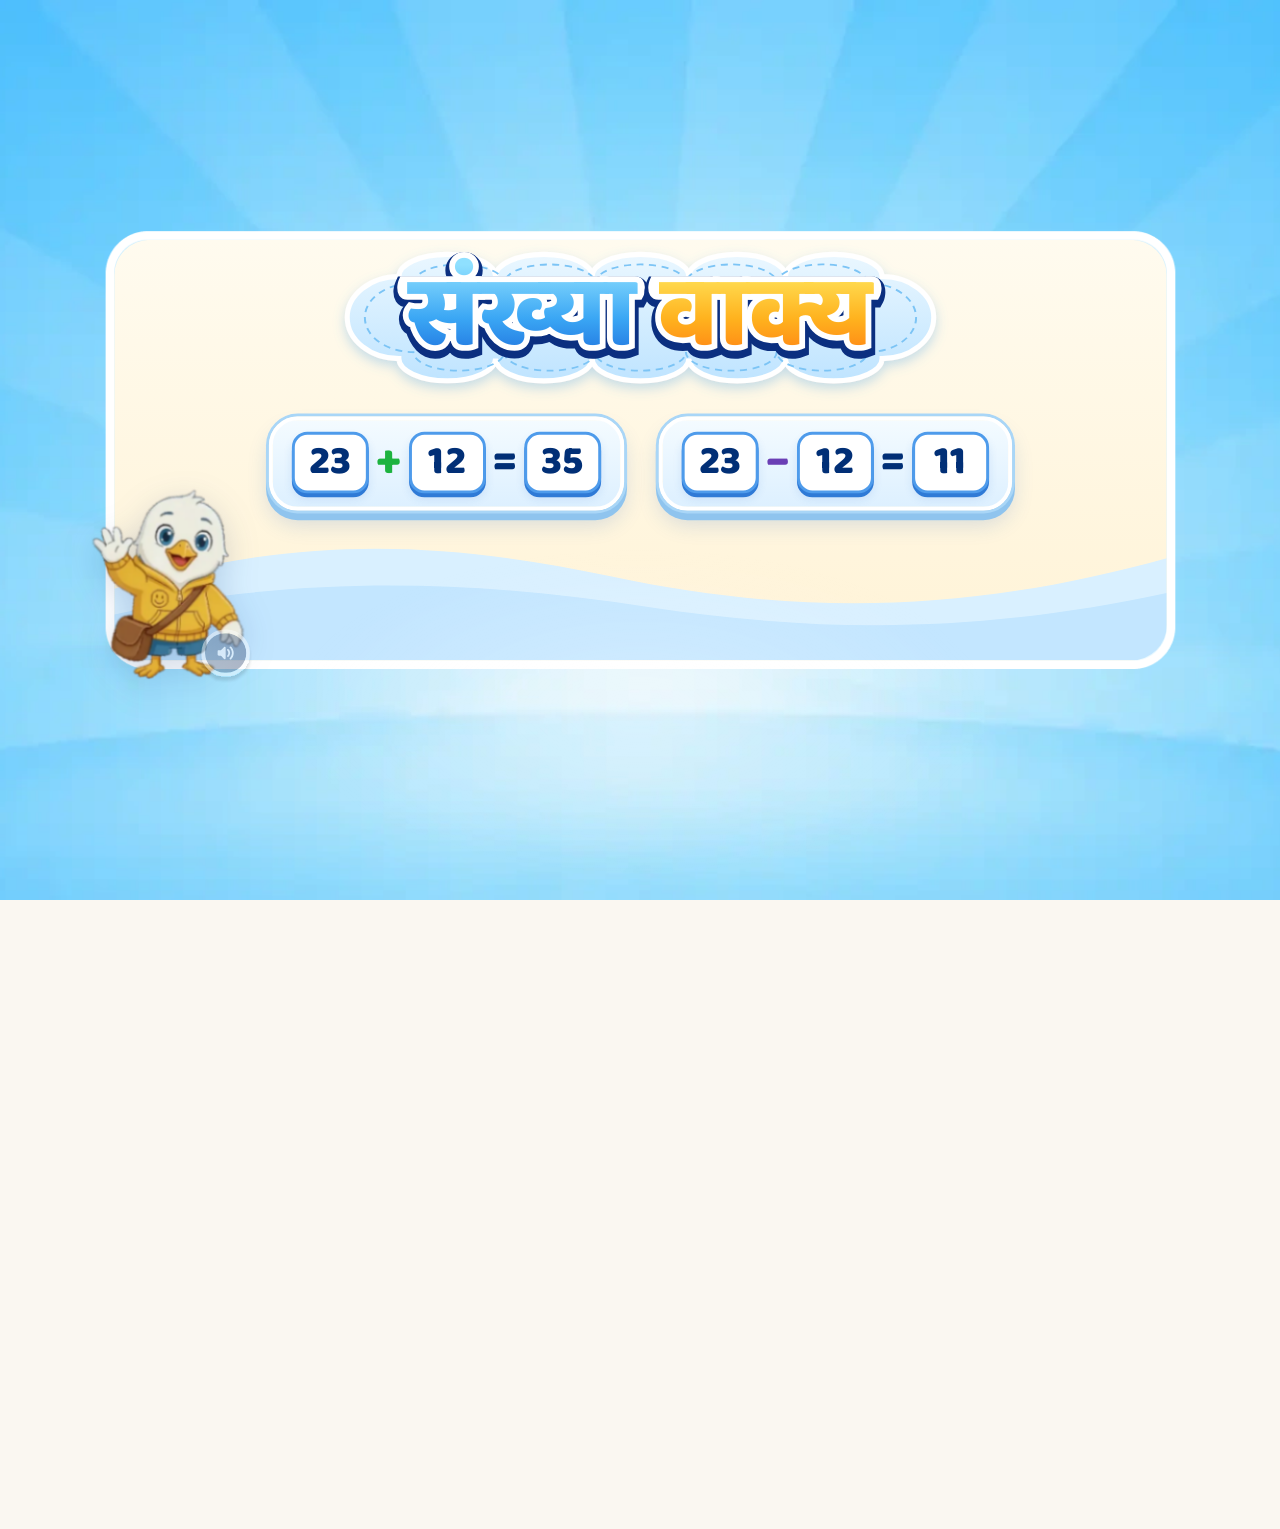
==== commit 24715367: "PL1: after the palace line Swiftie says "चलिए, साथ में करें!" (vo_pl_go, cut from the end of vo_pt_g" ====
--- a/MTG2A01_L05_S01.html
+++ b/MTG2A01_L05_S01.html
@@ -538,6 +538,7 @@
             "type": "merge",
             "kind": "boy",
             "kindB": "girl",
+            "classroom": true,
             "a": 30,
             "b": 40,
             "labelA": "30 लड़के",
--- a/style.css
+++ b/style.css
@@ -1579,6 +1579,15 @@
 .phase-gate.talking.leaving .pg-title{animation:pgTitleOut .3s ease-in both;}
 @keyframes pgTitleIn{from{opacity:0;transform:translateX(-50%) scale(.6);}to{opacity:1;transform:translateX(-50%) scale(1);}}
 @keyframes pgTitleOut{to{opacity:0;transform:translateX(-50%) scale(.92);}}
+/* the headline is WRITTEN in word by word (left-to-right wipe, as in the FLN repo's gate) as Swiftie says each word:
+   app.js pgWriteWords animates its clip-path on the VO's clock (PHASE_GATE_TITLE_AT). No pop here - it stands still
+   while it is written. Hidden (.pg-wait) until she starts talking. */
+.phase-gate .pg-title.pg-wait{visibility:hidden;}
+.phase-gate.talking .pg-title.pg-write{opacity:1;animation:none;}
+.phase-gate.talking.leaving .pg-title.pg-write{animation:pgTitleOut .3s ease-in both;}
+/* [repo gate] the FLN repo's gate pictures (gate_peek / gate_talk / gate_rest, 505x440): sized as the repo sizes them,
+   standing on the bottom edge; no CSS entrance or exit - the rise is in the peek clip (app.js pgGate) */
+.phase-gate #phaseGateImg.pg-card{animation:none;height:calc(225px * var(--scale,1));width:auto;margin-bottom:0;}
 
 /* [10] WRONG card: the shake never played. A wrong tap carries BOTH .crossed and .wg-wrong, and
    `.opt-cell.crossed{animation:none}` (same specificity, later) beat `.opt-cell.wg-wrong{animation:wgNo}`.
@@ -2928,6 +2937,10 @@
 .sm-we-marbles:not(.final) .sm-card.q{border-width:2.69px;box-shadow:0 4px 0 var(--ui-ledge);}
 .sm-we-marbles:not(.final) .sm-card.q.ans{border-width:2.69px;box-shadow:0 4px 0 #A8E3B9,0 0 8px rgba(0,177,50,.5);}
 .sm-we-marbles > *{flex-shrink:0;}
+/* [T1 centring] app.js align(): Pari's and Aaru's groups (and the cards under them) stand centred while they are alone
+   (.pair, --we-pair = the shift right), and glide back left (.unpair) when the right side is needed */
+.sm-we-marbles.pair .sm-we-scene,.sm-we-marbles.pair .sm-eq-cards{translate:var(--we-pair,0px) 0;}
+.sm-we-marbles.unpair .sm-we-scene,.sm-we-marbles.unpair .sm-eq-cards{translate:0 0;transition:translate .9s cubic-bezier(.45,0,.3,1),opacity .45s ease,transform .7s cubic-bezier(.3,.8,.3,1);}
 /* T2 too: the block is anchored to the top of the content area, so the story card's glide up has a fixed target */
 .sm-we-birds{min-height:0;}
 .sm-we-birds > *{flex-shrink:0;}
@@ -3016,13 +3029,13 @@
 .sm-doorwrap.staged .sm-cam{left:0;top:0;}
 .sm-cam > .sm-door2{position:absolute;left:378px;top:223px;transform-origin:0 0;scale:.43;}
 /* Swiftie at the gate's threshold (where the walk up the carpet ends) */
-.sm-doorwrap.atgate .sm-door-sw{translate:333px -333px;scale:.48;}
+.sm-doorwrap.atgate .sm-door-sw{translate:333px -333px;scale:.34;}   /* = app.js SM_GATE_S */
 /* the gate opens: he steps on into the portal */
 .sm-doorwrap.staged.open .sm-door-sw{animation:swIntoGate 1.3s ease-in .85s forwards;}
 @keyframes swIntoGate{
-  0%{translate:333px -333px;scale:.48;rotate:0deg;opacity:1;} 25%{translate:333px -337px;scale:.46;rotate:-2deg;}
-  50%{translate:334px -340px;scale:.43;rotate:2deg;opacity:1;} 75%{translate:334px -343px;scale:.4;rotate:-1deg;opacity:.6;}
-  100%{translate:334px -345px;scale:.37;rotate:0deg;opacity:0;}}
+  0%{translate:333px -333px;scale:.34;rotate:0deg;opacity:1;} 25%{translate:333px -336px;scale:.325;rotate:-2deg;}
+  50%{translate:334px -338px;scale:.305;rotate:2deg;opacity:1;} 75%{translate:334px -341px;scale:.283;rotate:-1deg;opacity:.6;}
+  100%{translate:334px -343px;scale:.262;rotate:0deg;opacity:0;}}
 /* the intro: the first gate already stands at the end of the carpet; Swiftie turns to it (mirrored, pointing that way)
    and his back view walks up to it */
 .sm-pal-scene.to-gate .sm-pal-sw{left:80px;scale:-1 1;}
@@ -3252,6 +3265,19 @@
 .sm-eq-inline:has(+ .sm-stories) .sm-tok.num.lit{background:#FFF1D8 !important;border-color:#F5A524 !important;
   box-shadow:0 4px 0 #F2C77E,0 0 0 6px rgba(255,200,0,.4),0 0 18px rgba(255,160,0,.55) !important;transform:translateY(-4px) scale(1.1);}
 .sm-eq-inline:has(+ .sm-stories) .sm-tok.op.lit{transform:scale(1.5);}
+/* [P3/P4 equation tiles] the whole sentence sits on a panel (G1's equation panel: white, pale-blue rim and ledge), and
+   the sign and "=" have their own cards like the numbers (same height, rim, ledge and corners; a little narrower, as
+   G1's sign box). The sign keeps its colour; a lit sign / "=" lights up in its card like a lit number. */
+.sm-eq-inline.big:has(+ .sm-stories){background:#fff;border:3px solid var(--ui-panel-rim);border-radius:26px;
+  box-shadow:0 4px 0 var(--ui-panel-ledge),0 8px 20px rgba(11,61,140,.06);padding:16px 30px;gap:16px;}
+.sm-eq-inline.big:has(+ .sm-stories) .sm-tok.op,.sm-eq-inline.big:has(+ .sm-stories) .sm-tok.eqs{
+  box-sizing:border-box;min-width:96px;height:88px;padding:0 12px;display:inline-flex;align-items:center;justify-content:center;
+  background:#fff;border:2.69px solid var(--ui-rim);border-radius:24px;box-shadow:0 4px 0 var(--ui-ledge);font-size:62px;line-height:1;}
+.sm-eq-inline.big.add:has(+ .sm-stories) .sm-tok.op{color:var(--sm-add);}
+.sm-eq-inline.big.sub:has(+ .sm-stories) .sm-tok.op{color:var(--sm-sub);}
+.sm-eq-inline.big:has(+ .sm-stories) .sm-tok.eqs{color:var(--ui-ink);}
+.sm-eq-inline.big:has(+ .sm-stories) .sm-tok.op.lit,.sm-eq-inline.big:has(+ .sm-stories) .sm-tok.eqs.lit{background:#FFF1D8 !important;border-color:#F5A524 !important;
+  box-shadow:0 4px 0 #F2C77E,0 0 0 6px rgba(255,200,0,.4),0 0 18px rgba(255,160,0,.55) !important;transform:translateY(-4px) scale(1.1);}
 .stage.sm-page .sm-story-opt.reveal{border:5px solid #FFB800;background:#FFFBEA;
   box-shadow:0 4px 0 #F2C77E,0 0 0 6px rgba(255,200,0,.45),0 0 26px rgba(255,190,0,.6);
   animation:smRevealPulse 1.15s cubic-bezier(.34,.62,.3,1) infinite,smStoryGlow 1.15s ease-in-out infinite;}
@@ -3263,6 +3289,8 @@
 /* [G1/G2 tap] the sign cards are tapped, not dragged */
 .sm-tray-signs .sm-tile.sign{cursor:pointer;touch-action:manipulation;}
 .sm-tray-signs .sm-tile.sign:active{scale:.96;}
+/* [G1/G2] the + and − cards stand further apart - the same 48px as the two story cards on P3/P4 (was 32px) */
+.stage.sm-page .sm-tray.sm-tray-signs{gap:48px;}
 /* [PL1 close-up] while he says his line the camera is in on Swiftie - he grows to twice his size in the middle of the
    screen, over the gate, while a pre-blurred copy of the hall fades in behind him - and eases back out to his usual spot
    (where he turns to the gate) once he is done. Transforms and opacity only, so the move stays smooth. */
@@ -3290,3 +3318,38 @@
 .sg-eq-t.op.add{color:var(--sm-add);} .sg-eq-t.op.sub{color:var(--sm-sub);}
 @keyframes sgEqIn{from{opacity:0;transform:translateY(16px) scale(.6);}to{opacity:1;transform:none;}}
 @media (prefers-reduced-motion: reduce){ .sg-eq-t{animation:none;} }
+
+/* [cover v2] a warm cream card with a soft blue wave along its foot; the title in a pale-blue cloud (a dashed seam inside
+   its white rim), each word a bubbly painted word - blue, then yellow-orange - with a white rim and a navy edge; the
+   number sentences' cards get a clearer blue rim. Swiftie, the 🔊 and ▶ are as before. */
+.sg-card::before{background:url("data:image/svg+xml,%3Csvg xmlns='http://www.w3.org/2000/svg' viewBox='0 0 1100 140' preserveAspectRatio='none'%3E %3Cpath d='M0,70 C180,20 330,20 520,58 C720,98 900,92 1100,40 L1100,140 L0,140 Z' fill='%23D9F0FF'/%3E %3Cpath d='M0,95 C200,55 380,62 560,88 C760,116 920,110 1100,74 L1100,140 L0,140 Z' fill='%23C3E6FF'/%3E %3C/svg%3E") bottom / 100% 34% no-repeat,linear-gradient(180deg,#FFFBEF 0%,#FFF3D6 100%) !important;}
+.sg-content .sg-title.sg-cloud{display:inline-block;padding:30px 104px 34px;background:url("data:image/svg+xml,%3Csvg xmlns='http://www.w3.org/2000/svg' viewBox='0 0 800 200' preserveAspectRatio='none'%3E %3Cdefs%3E%3ClinearGradient id='g' x1='0' y1='0' x2='0' y2='1'%3E%3Cstop offset='0' stop-color='%23EAF7FF'/%3E%3Cstop offset='1' stop-color='%23BFE4FF'/%3E%3C/linearGradient%3E %3Cfilter id='s' x='-10%25' y='-20%25' width='120%25' height='150%25'%3E%3CfeDropShadow dx='0' dy='6' stdDeviation='7' flood-color='%235BA7E6' flood-opacity='.35'/%3E%3C/filter%3E%3C/defs%3E %3Cpath d='M110,52 a58.0,26 0 0 1 116.0,0 a58.0,26 0 0 1 116.0,0 a58.0,26 0 0 1 116.0,0 a58.0,26 0 0 1 116.0,0 a58.0,26 0 0 1 116.0,0 a62,48.0 0 0 1 0,96 a58.0,26 0 0 1 -116.0,0 a58.0,26 0 0 1 -116.0,0 a58.0,26 0 0 1 -116.0,0 a58.0,26 0 0 1 -116.0,0 a58.0,26 0 0 1 -116.0,0 a62,48.0 0 0 1 0,-96 Z' fill='url(%23g)' stroke='%23fff' stroke-width='6' filter='url(%23s)'/%3E %3Cpath d='M110,52 a58.0,26 0 0 1 116.0,0 a58.0,26 0 0 1 116.0,0 a58.0,26 0 0 1 116.0,0 a58.0,26 0 0 1 116.0,0 a58.0,26 0 0 1 116.0,0 a62,48.0 0 0 1 0,96 a58.0,26 0 0 1 -116.0,0 a58.0,26 0 0 1 -116.0,0 a58.0,26 0 0 1 -116.0,0 a58.0,26 0 0 1 -116.0,0 a58.0,26 0 0 1 -116.0,0 a62,48.0 0 0 1 0,-96 Z' fill='none' stroke='%237CC4F5' stroke-width='2.5' stroke-dasharray='9 7' transform='translate(400 100) scale(.94 .84) translate(-400 -100)'/%3E %3C/svg%3E") center / 100% 100% no-repeat;
+  font-size:96px;line-height:1.1;text-shadow:none;letter-spacing:1px;white-space:nowrap;}
+.sg-content.with-eq .sg-title.sg-cloud{font-size:104px;}
+.sg-w{position:relative;display:inline-block;isolation:isolate;}
+.sg-w i{position:relative;font-style:normal;background-clip:text;-webkit-background-clip:text;color:transparent;}
+.sg-w.w1 i{background-image:linear-gradient(180deg,#8FE0FF 18%,#3AA6F4 52%,#155FD6 86%);}
+.sg-w.w2 i{background-image:linear-gradient(180deg,#FFEA62 18%,#FFB21E 52%,#FF6F0F 86%);}
+.sg-w::before,.sg-w::after{content:attr(data-t);position:absolute;left:0;top:0;z-index:-1;background:none;}
+.sg-w::after{color:#fff;-webkit-text-stroke:12px #fff;}
+.sg-w::before{color:#0B2F80;-webkit-text-stroke:20px #0B2F80;translate:0 5px;}
+.sg-eq-t.num{border-color:#4E9BEB;box-shadow:0 5px 0 #2F7AD6,0 8px 12px rgba(30,100,200,.12);}
+.sg-eq-t.op.add{color:#1DB33F;}
+/* [cover v3] each number sentence sits on its own panel (pale-blue card, white rim, soft ledge + shadow) so the two
+   read as two separate sentences; cards, signs and gaps are a bit smaller so the row stays clear of Swiftie. */
+.sg-content.with-eq{margin-bottom:150px;}
+.sg-eq{gap:36px;margin-top:0;}
+.sg-eq-one{gap:8px;padding:12px 20px 14px;border-radius:30px;background:linear-gradient(180deg,#F4FBFF 0%,#DDF0FF 100%);
+  border:4px solid #fff;box-shadow:0 0 0 3px #A9D6F7,0 7px 0 3px #8FC4EE,0 14px 22px rgba(30,100,200,.18);
+  animation:sgEqIn .5s cubic-bezier(.3,1.5,.5,1) backwards;animation-delay:.25s;}
+.sg-eq-t.num{min-width:80px;height:64px;padding:0 10px;border-radius:16px;font-size:42px;
+  box-shadow:0 4px 0 #2F7AD6,0 6px 10px rgba(30,100,200,.12);}
+.sg-eq-t.op,.sg-eq-t.eqs{font-size:48px;}
+@media (prefers-reduced-motion: reduce){ .sg-eq-one{animation:none;} }
+
+/* [speaker busy] the speaker (header chip, in-card chip, cover chip) stays GREY and takes no taps while a voice-over plays
+   - body.spk-busy, driven by speakerState() in app.js - and turns blue again only when the voice-over is over (as the
+   reference repo). The sound-wave arcs still animate while it speaks (.playing). */
+.audio-chip,.tut-audio,.sg-vo{transition:opacity .18s ease, filter .18s ease;}
+body.spk-busy .audio-chip,body.spk-busy .tut-audio,body.spk-busy .sg-vo{pointer-events:none !important;cursor:default !important;
+  opacity:.45 !important;filter:grayscale(.75) !important;}
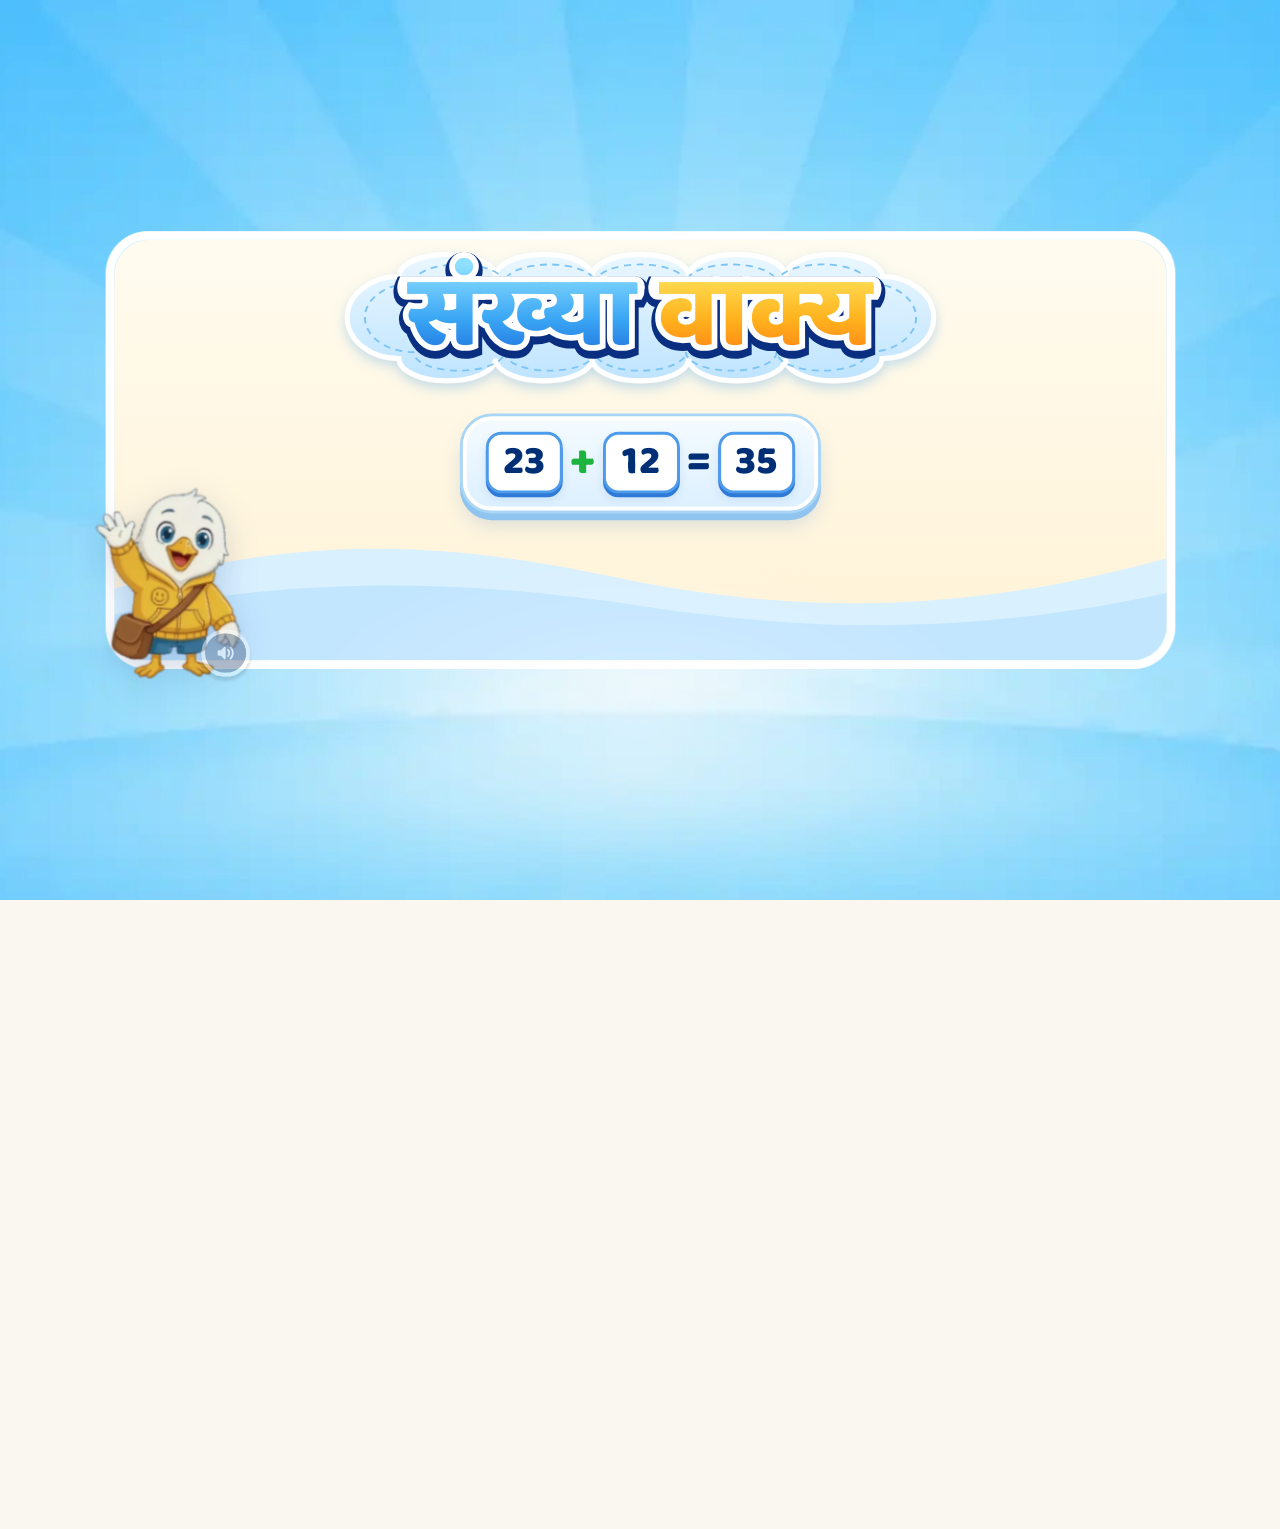
==== commit 8e6d6f03: "Cover: one number sentence, centred (23 + 12 = 35; the 23 − 12 = 11 one removed). The page is marked" ====
--- a/MTG2A01_L05_S01.html
+++ b/MTG2A01_L05_S01.html
@@ -1,7 +1,8 @@
 <!doctype html>
-<html lang="hi">
+<html lang="hi" translate="no">
 <head>
 <meta charset="utf-8">
+<meta name="google" content="notranslate">   <!-- no "translate this page?" pop-up: the Hindi is the lesson -->
 <meta name="viewport" content="width=device-width, initial-scale=1, viewport-fit=cover">   <!-- [responsive] the page fills the whole screen (notch, home bar); app.js fits the stage inside the safe area -->
 <title>SwiftPAL · MTG2A01_L05_S01 · कहानी का सही संख्या वाक्य</title>
 <link rel="icon" href="data:,">   <!-- [QA 15] no favicon request: the browser's automatic /favicon.ico 404 was the last console error -->
@@ -197,7 +198,7 @@
     "lesson_completed"
   ],
   "landing_title": "संख्या वाक्य",
-  "landing_eq": ["23 + 12 = 35", "23 − 12 = 11"],
+  "landing_eq": "23 + 12 = 35",
   "slides": [
     {
       "id": "T1",
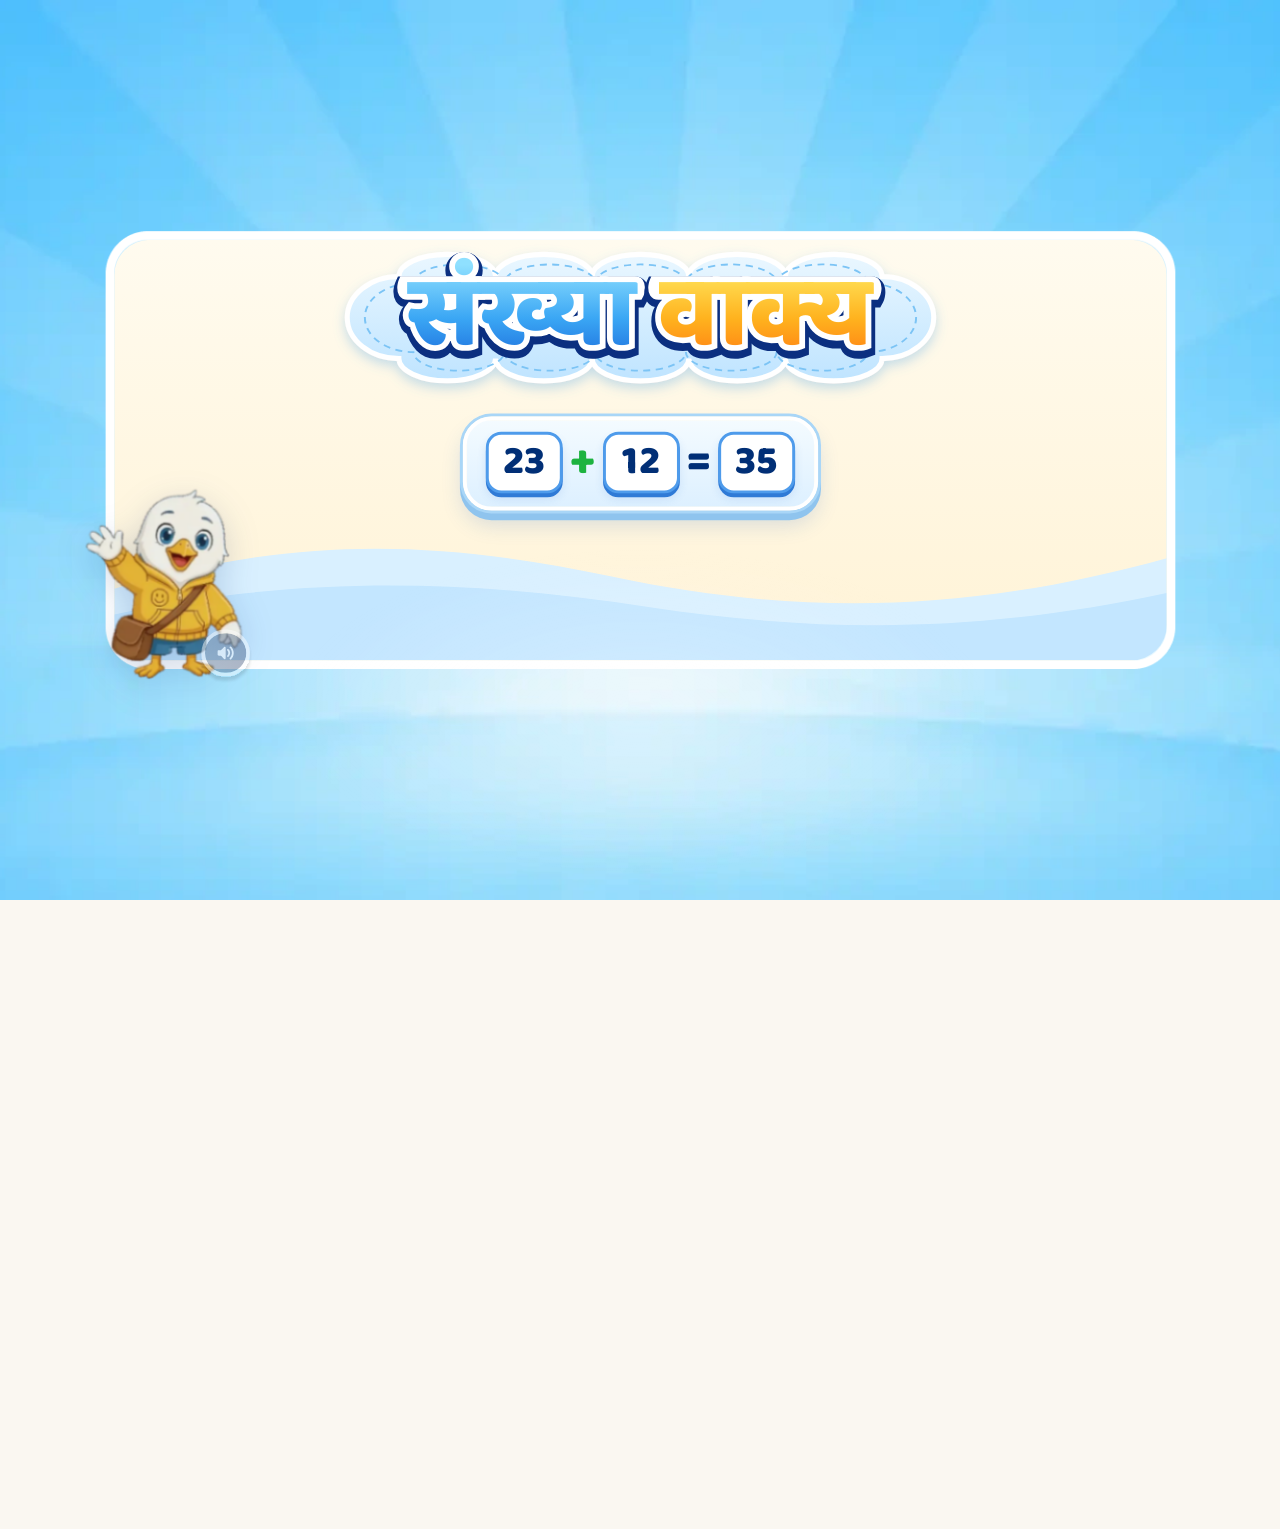
==== commit 4f9e52b3: "T2 story card: "अब तार पर कितनी चिड़ियाँ बची हैं?" now reads "... बैठी हैं?" (the karaoke word offse" ====
--- a/MTG2A01_L05_S01.html
+++ b/MTG2A01_L05_S01.html
@@ -1002,7 +1002,7 @@
       "vo_t2_s6": "परी और आरु के कंचे मिलाने पर कुल 35 कंचे हुए।",
       "vo_t2_s7": "इसलिए इस कहानी का संख्या वाक्य है, 23 जोड़ 12 बराबर 35।",
       "vo_t3_lead": "आइए, एक और कहानी सुनते हैं।",
-      "vo_t3_story": "एक तार पर 23 चिड़ियाँ बैठी थीं। उनमें से 12 चिड़ियाँ उड़ गईं। अब तार पर कितनी चिड़ियाँ बची हैं?",
+      "vo_t3_story": "एक तार पर 23 चिड़ियाँ बैठी थीं। उनमें से 12 चिड़ियाँ उड़ गईं। अब तार पर कितनी चिड़ियाँ बैठी हैं?",
       "vo_t4_s1": "अब इस कहानी के लिए संख्या वाक्य बनाते हैं।",
       "vo_t4_s2": "तार पर 23 चिड़ियाँ बैठी थीं।",
       "vo_t4_s3": "उनमें से 12 चिड़ियाँ उड़ गईं।",
@@ -5524,12 +5524,12 @@
         [
           9180,
           87,
-          89
+          90
         ],
         [
           9588,
-          91,
-          93
+          92,
+          94
         ]
       ],
       "vo_t4_s1": [
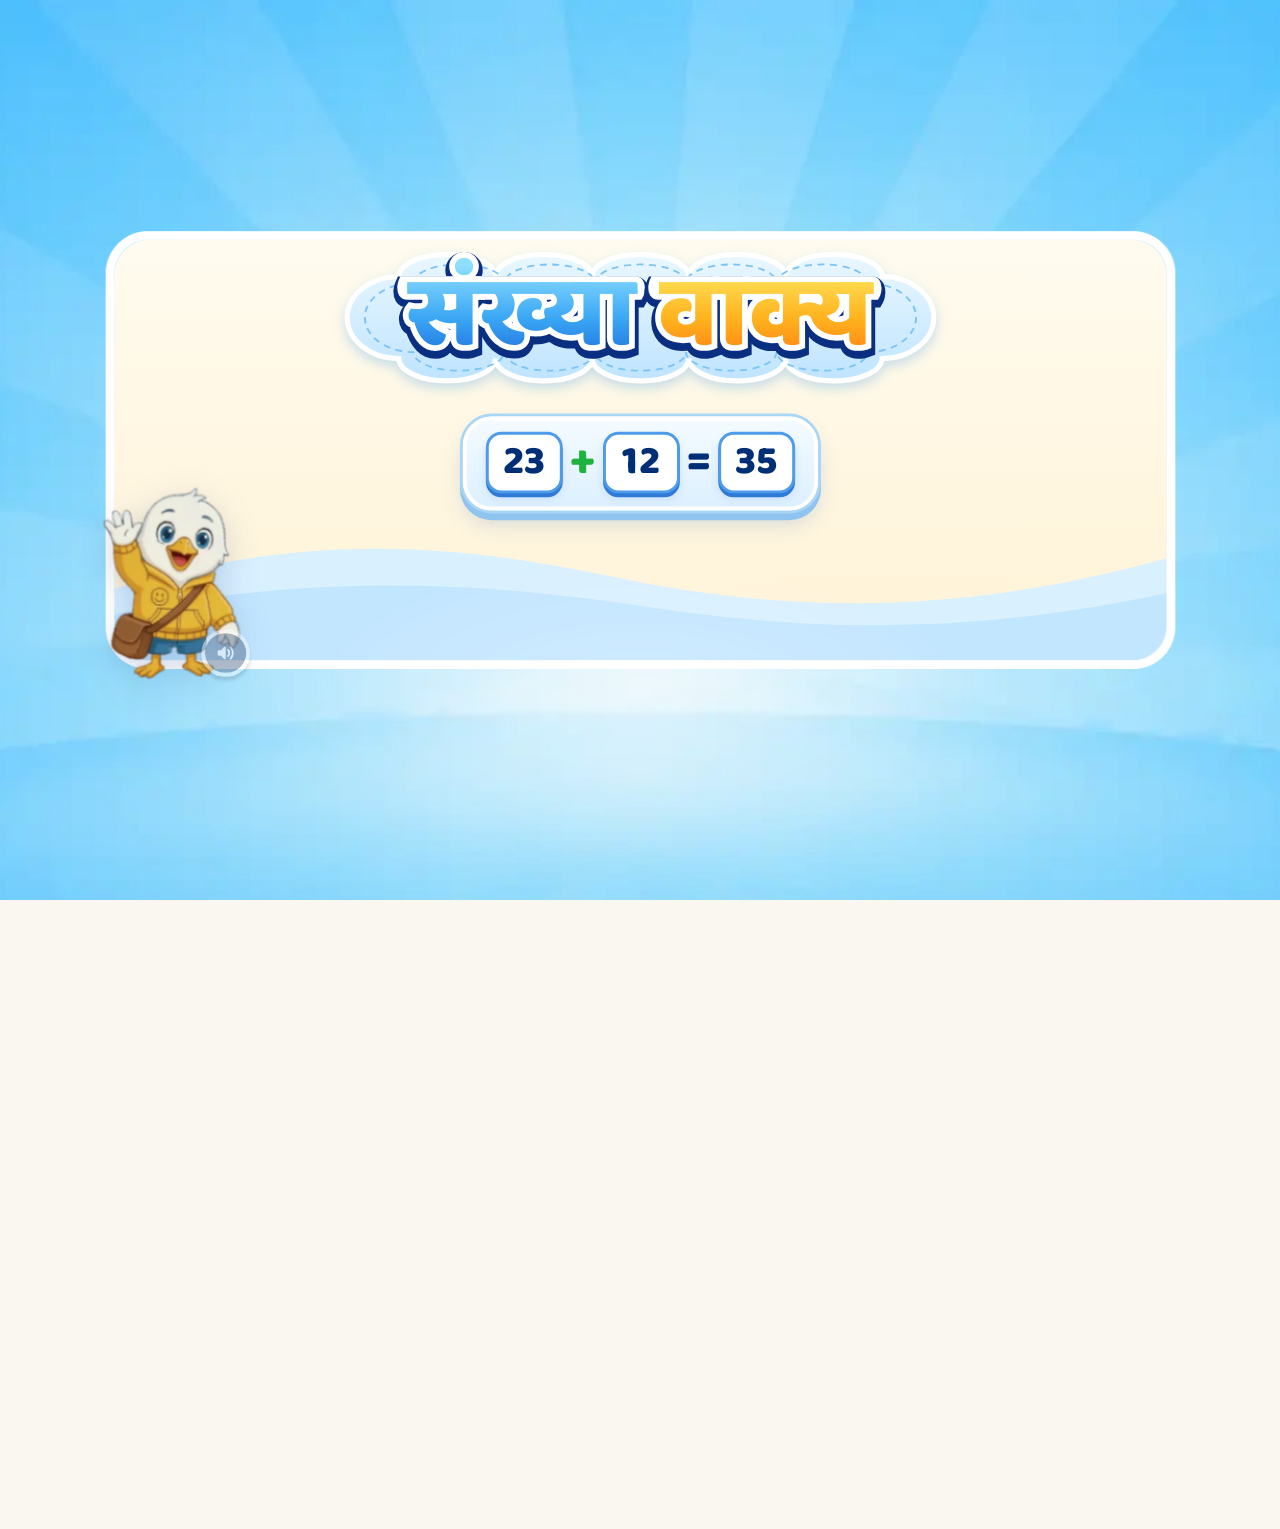
==== commit 977f512e: "New voice-over batch (voiceovers_batch 2): 76 clips replaced (wav -> 24 kHz mono mp3), word timings " ====
--- a/MTG2A01_L05_S01.html
+++ b/MTG2A01_L05_S01.html
@@ -933,7 +933,7 @@
       "vo_d1_b3": "अब सीमा के पास कितनी टॉफियाँ बचीं?",
       "vo_d1_cr": "शाबाश! सीमा के पास 35 टॉफियाँ थीं। उसने 18 टॉफियाँ अपने दोस्तों को दे दीं। अब सीमा के पास 17 टॉफियाँ बचीं।",
       "vo_d1_pass": "पहला दरवाज़ा पार हो गया! अब आगे बढ़ते हैं!",
-      "vo_d1_vo1": "35 घटा 18 बराबर 17। अब इस संख्या वाक्य को देखकर कहानी पूरी कीजिए।",
+      "vo_d1_vo1": "संख्या वाक्य को देखकर कहानी पूरी कीजिए।",
       "vo_d1_vo2": "सीमा के पास कुछ टॉफियाँ थीं। उसने कुछ टॉफियाँ अपने दोस्तों को दे दीं। अब सीमा के पास कितनी टॉफियाँ बचीं?",
       "vo_d2_b1": "पुस्तकालय में शुरू में कितनी किताबें थीं?",
       "vo_d2_b2": "पुस्तकालय में कितनी किताबें और आईं?",
@@ -987,7 +987,7 @@
       "vo_p4_wa1": "34 जोड़ 15, यानी 34 चीज़ों में 15 चीज़ें और मिलीं। किस कहानी में ऐसा हुआ?",
       "vo_pick_q": "इस कहानी के लिए सही संख्या वाक्य पर टैप करिए।",
       "vo_pl_end": "वाह! हमने तीनों जादुई दरवाज़ों को हल करके रहस्यमयी महल का छिपा खजाना ढूंढ लिया!",
-      "vo_pl_intro": "नमस्ते दोस्त! मैं हूँ स्विफ्टी! इस रहस्यमयी महल में एक खास खजाना छिपा है। मुझे आगे बढ़ने के लिए दरवाज़ों पर आई पहेलियों को हल करना होगा।",
+      "vo_pl_intro": "नमस्ते दोस्त! इन दरवाज़ों के पीछे एक खज़ाना छिपा है। उस तक पहुँचने के लिए हमें एक-एक करके दरवाज़े खोलने होंगे। हर दरवाज़े पर एक सवाल आएगा। सही जवाब देते ही दरवाज़ा खुल जाएगा। चलो, खज़ाना ढूँढते हैं।",
       "vo_pt_guided": "बहुत बढ़िया! अब हम साथ मिलकर शुरू करते हैं। चलिए, साथ में करें!",
       "vo_pt_practice": "वाह! अब आपकी बारी।",
       "vo_pt_tutorial": "ध्यान से देखिए और मेरे साथ जानिए। चलिए, शुरू करें!",
@@ -1019,227 +1019,227 @@
     "audio_words": {
       "vo_build_num": [
         [
-          100,
+          0,
           0,
           3
         ],
         [
-          589,
+          760,
           5,
           10
         ],
         [
-          1105,
+          1200,
           12,
           15
         ],
         [
-          1622,
+          1560,
           17,
           18
         ]
       ],
       "vo_build_op": [
         [
-          100,
+          0,
           0,
           3
         ],
         [
-          630,
+          820,
           5,
           8
         ],
         [
-          1010,
+          1280,
           10,
           11
         ],
         [
-          1201,
+          1720,
           13,
           16
         ],
         [
-          1703,
+          2200,
           18,
           19
         ],
         [
-          1907,
+          2400,
           21,
           25
         ],
         [
-          2315,
+          2782,
           27,
           30
         ]
       ],
       "vo_build_q": [
         [
-          100,
+          0,
           0,
           4
         ],
         [
-          535,
+          620,
           6,
           9
         ],
         [
-          1024,
+          1080,
           11,
           12
         ],
         [
-          1228,
+          1400,
           14,
           18
         ],
         [
-          1690,
+          1840,
           20,
           21
         ],
         [
-          1893,
+          2040,
           23,
           28
         ],
         [
-          2451,
+          2500,
           30,
           34
         ],
         [
-          2912,
+          2780,
           36,
           40
         ]
       ],
       "vo_d1_b1": [
         [
-          100,
+          0,
           0,
           3
         ],
         [
-          725,
+          700,
           5,
           6
         ],
         [
-          902,
+          900,
           8,
           10
         ],
         [
-          1228,
+          1240,
           12,
           15
         ],
         [
-          1581,
+          1660,
           17,
           19
         ],
         [
-          1758,
+          1880,
           21,
           25
         ],
         [
-          2220,
+          2240,
           27,
           33
         ],
         [
-          2695,
+          2700,
           35,
           37
         ]
       ],
       "vo_d1_b2": [
         [
-          100,
+          0,
           0,
           3
         ],
         [
-          725,
+          760,
           5,
           6
         ],
         [
-          929,
+          960,
           8,
           12
         ],
         [
-          1391,
+          1269,
           14,
           20
         ],
         [
-          1989,
+          1680,
           22,
           25
         ],
         [
-          2383,
+          2040,
           27,
           33
         ],
         [
-          2926,
+          2420,
           35,
           36
         ],
         [
-          3062,
+          2540,
           38,
           39
         ],
         [
-          3279,
+          2669,
           41,
           43
         ]
       ],
       "vo_d1_b3": [
         [
-          100,
+          0,
           0,
           1
         ],
         [
-          358,
+          500,
           3,
           6
         ],
         [
-          861,
+          940,
           8,
           9
         ],
         [
-          1051,
+          1140,
           11,
           13
         ],
         [
-          1459,
+          1440,
           15,
           19
         ],
         [
-          1880,
+          1840,
           21,
           27
         ],
         [
-          2369,
+          2280,
           29,
           32
         ]
@@ -1403,263 +1403,821 @@
           40
         ]
       ],
-      "vo_d1_vo1": [
+      "vo_d1_vo2": [
+        [
+          0,
+          0,
+          3
+        ],
+        [
+          720,
+          5,
+          6
+        ],
+        [
+          920,
+          8,
+          10
+        ],
+        [
+          1260,
+          12,
+          14
+        ],
+        [
+          1520,
+          16,
+          22
+        ],
+        [
+          2080,
+          24,
+          26
+        ],
+        [
+          2880,
+          29,
+          32
+        ],
+        [
+          3260,
+          34,
+          36
+        ],
+        [
+          3580,
+          38,
+          44
+        ],
+        [
+          4100,
+          46,
+          49
+        ],
+        [
+          4460,
+          51,
+          57
+        ],
+        [
+          4920,
+          59,
+          60
+        ],
+        [
+          5040,
+          62,
+          63
+        ],
+        [
+          5169,
+          65,
+          67
+        ],
+        [
+          5340,
+          70,
+          71
+        ],
+        [
+          6160,
+          73,
+          76
+        ],
+        [
+          6560,
+          78,
+          79
+        ],
+        [
+          6720,
+          81,
+          83
+        ],
+        [
+          7100,
+          85,
+          89
+        ],
+        [
+          7440,
+          91,
+          97
+        ],
+        [
+          7860,
+          99,
+          102
+        ]
+      ],
+      "vo_d2_b1": [
+        [
+          0,
+          0,
+          8
+        ],
+        [
+          920,
+          10,
+          12
+        ],
+        [
+          1140,
+          14,
+          17
+        ],
+        [
+          1440,
+          19,
+          21
+        ],
+        [
+          1680,
+          23,
+          27
+        ],
+        [
+          2080,
+          29,
+          35
+        ],
+        [
+          2540,
+          37,
+          39
+        ]
+      ],
+      "vo_d2_b2": [
+        [
+          0,
+          0,
+          8
+        ],
+        [
+          940,
+          10,
+          12
+        ],
+        [
+          1180,
+          14,
+          18
+        ],
+        [
+          1580,
+          20,
+          26
+        ],
+        [
+          2049,
+          28,
+          29
+        ],
+        [
+          2225,
+          31,
+          33
+        ]
+      ],
+      "vo_d2_b3": [
+        [
+          0,
+          0,
+          1
+        ],
+        [
+          500,
+          3,
+          11
+        ],
+        [
+          1160,
+          13,
+          15
+        ],
+        [
+          1400,
+          17,
+          19
+        ],
+        [
+          1580,
+          21,
+          25
+        ],
+        [
+          1960,
+          27,
+          33
+        ],
+        [
+          2400,
+          35,
+          36
+        ],
+        [
+          2560,
+          38,
+          40
+        ]
+      ],
+      "vo_d2_cr": [
         [
           100,
           0,
+          4
+        ],
+        [
+          2061,
+          7,
+          15
+        ],
+        [
+          2971,
+          17,
+          19
+        ],
+        [
+          3284,
+          21,
+          22
+        ],
+        [
+          3949,
+          24,
+          30
+        ],
+        [
+          4561,
+          32,
+          34
+        ],
+        [
+          6164,
+          37,
+          40
+        ],
+        [
+          6626,
+          42,
+          43
+        ],
+        [
+          7047,
+          45,
+          51
+        ],
+        [
+          7808,
+          53,
+          54
+        ],
+        [
+          8216,
+          56,
+          58
+        ],
+        [
+          9724,
+          61,
+          62
+        ],
+        [
+          9982,
+          64,
+          72
+        ],
+        [
+          10716,
+          74,
+          76
+        ],
+        [
+          10879,
+          78,
+          80
+        ],
+        [
+          11164,
+          82,
+          83
+        ],
+        [
+          11857,
+          85,
+          91
+        ],
+        [
+          12414,
+          93,
+          94
+        ],
+        [
+          12632,
+          96,
+          98
+        ]
+      ],
+      "vo_d2_pass": [
+        [
+          100,
+          0,
+          4
+        ],
+        [
+          766,
+          6,
+          12
+        ],
+        [
+          1459,
+          14,
+          16
+        ],
+        [
+          1771,
+          18,
+          19
+        ],
+        [
+          2016,
+          21,
+          23
+        ],
+        [
+          3365,
+          26,
+          27
+        ],
+        [
+          3827,
+          29,
+          30
+        ],
+        [
+          4099,
+          32,
+          38
+        ],
+        [
+          4778,
+          40,
+          41
+        ]
+      ],
+      "vo_d2_vo1": [
+        [
+          100,
+          0,
           1
         ],
         [
-          820,
+          902,
+          3,
+          6
+        ],
+        [
+          1241,
+          8,
+          9
+        ],
+        [
+          1690,
+          11,
+          15
+        ],
+        [
+          2206,
+          17,
+          18
+        ],
+        [
+          4194,
+          21,
+          22
+        ],
+        [
+          4466,
+          24,
+          25
+        ],
+        [
+          4656,
+          27,
+          32
+        ],
+        [
+          5145,
+          34,
+          38
+        ],
+        [
+          5634,
+          40,
+          41
+        ],
+        [
+          5824,
+          43,
+          47
+        ],
+        [
+          6422,
+          49,
+          53
+        ],
+        [
+          6966,
+          55,
+          58
+        ],
+        [
+          7387,
+          60,
+          64
+        ]
+      ],
+      "vo_d2_vo2": [
+        [
+          100,
+          0,
+          4
+        ],
+        [
+          684,
+          6,
+          7
+        ],
+        [
+          861,
+          9,
+          17
+        ],
+        [
+          1608,
+          19,
+          21
+        ],
+        [
+          1771,
+          23,
+          25
+        ],
+        [
+          2138,
+          27,
+          33
+        ],
+        [
+          2736,
+          35,
+          37
+        ],
+        [
+          4534,
+          40,
+          43
+        ],
+        [
+          4982,
+          45,
+          47
+        ],
+        [
+          5240,
+          49,
+          55
+        ],
+        [
+          5947,
+          57,
+          58
+        ],
+        [
+          6327,
+          60,
+          62
+        ],
+        [
+          7835,
+          65,
+          66
+        ],
+        [
+          8107,
+          68,
+          76
+        ],
+        [
+          8827,
+          78,
+          80
+        ],
+        [
+          9004,
+          82,
+          84
+        ],
+        [
+          9316,
+          86,
+          90
+        ],
+        [
+          9751,
+          92,
+          98
+        ],
+        [
+          10281,
+          100,
+          101
+        ],
+        [
+          10471,
+          103,
+          105
+        ]
+      ],
+      "vo_d3_b1": [
+        [
+          0,
+          0,
+          4
+        ],
+        [
+          800,
+          6,
+          8
+        ],
+        [
+          1000,
+          10,
+          13
+        ],
+        [
+          1320,
+          15,
+          19
+        ],
+        [
+          1900,
+          21,
+          26
+        ],
+        [
+          2320,
+          28,
+          30
+        ]
+      ],
+      "vo_d3_b2": [
+        [
+          0,
+          0,
+          7
+        ],
+        [
+          1040,
+          9,
+          10
+        ],
+        [
+          1240,
+          12,
+          16
+        ],
+        [
+          1680,
+          18,
+          23
+        ],
+        [
+          2060,
+          25,
+          27
+        ],
+        [
+          2270,
+          29,
+          31
+        ]
+      ],
+      "vo_d3_b3": [
+        [
+          100,
+          0,
+          1
+        ],
+        [
+          385,
+          3,
+          7
+        ],
+        [
+          847,
+          9,
+          11
+        ],
+        [
+          997,
+          13,
+          17
+        ],
+        [
+          1459,
+          19,
+          24
+        ],
+        [
+          1893,
+          26,
+          29
+        ]
+      ],
+      "vo_d3_cr": [
+        [
+          100,
+          0,
+          4
+        ],
+        [
+          2061,
+          7,
+          8
+        ],
+        [
+          2428,
+          10,
+          14
+        ],
+        [
+          2903,
+          16,
+          18
+        ],
+        [
+          3121,
+          20,
+          21
+        ],
+        [
+          3841,
+          23,
+          28
+        ],
+        [
+          4316,
+          30,
+          32
+        ],
+        [
+          5947,
+          35,
+          42
+        ],
+        [
+          6789,
+          44,
+          45
+        ],
+        [
+          6993,
+          47,
+          48
+        ],
+        [
+          7618,
+          50,
+          55
+        ],
+        [
+          8107,
+          57,
+          59
+        ],
+        [
+          8515,
+          61,
+          63
+        ],
+        [
+          9873,
+          66,
+          67
+        ],
+        [
+          10145,
+          69,
+          73
+        ],
+        [
+          10607,
+          75,
+          77
+        ],
+        [
+          10852,
+          79,
+          80
+        ],
+        [
+          11409,
+          82,
+          87
+        ],
+        [
+          11857,
+          89,
+          92
+        ]
+      ],
+      "vo_d3_vo1": [
+        [
+          100,
+          0,
+          1
+        ],
+        [
+          983,
           3,
           5
         ],
         [
-          1268,
+          1418,
           7,
           8
         ],
         [
-          1866,
+          2016,
           10,
           14
         ],
         [
-          2383,
+          2532,
           16,
           17
         ],
         [
-          4004,
+          4262,
           20,
           21
         ],
         [
-          4276,
+          4534,
           23,
           24
         ],
         [
-          4466,
+          4724,
           26,
           31
         ],
         [
-          4955,
+          5213,
           33,
           37
         ],
         [
-          5444,
+          5702,
           39,
           40
         ],
         [
-          5634,
+          5892,
           42,
           46
         ],
         [
-          6232,
+          6490,
           48,
           52
         ],
         [
-          6776,
+          7034,
           54,
           57
         ],
         [
-          7197,
+          7455,
           59,
           63
         ]
       ],
-      "vo_d1_vo2": [
+      "vo_d3_vo2": [
         [
           100,
           0,
-          3
-        ],
-        [
-          739,
-          5,
-          6
-        ],
-        [
-          929,
-          8,
-          10
-        ],
-        [
-          1309,
-          12,
-          14
-        ],
-        [
-          1554,
-          16,
-          22
-        ],
-        [
-          2070,
-          24,
-          26
-        ],
-        [
-          3705,
-          29,
-          32
-        ],
-        [
-          4194,
-          34,
-          36
-        ],
-        [
-          4479,
-          38,
-          44
-        ],
-        [
-          5118,
-          46,
-          49
-        ],
-        [
-          5526,
-          51,
-          57
-        ],
-        [
-          6069,
-          59,
-          60
-        ],
-        [
-          6218,
-          62,
-          63
-        ],
-        [
-          6436,
-          65,
-          67
-        ],
-        [
-          7890,
-          70,
-          71
-        ],
-        [
-          8148,
-          73,
-          76
-        ],
-        [
-          8651,
-          78,
-          79
-        ],
-        [
-          8841,
-          81,
-          83
-        ],
-        [
-          9248,
-          85,
-          89
-        ],
-        [
-          9670,
-          91,
-          97
-        ],
-        [
-          10159,
-          99,
-          102
-        ]
-      ],
-      "vo_d2_b1": [
-        [
-          100,
-          0,
-          8
-        ],
-        [
-          915,
-          10,
-          12
-        ],
-        [
-          1065,
-          14,
-          17
-        ],
-        [
-          1445,
-          19,
-          21
-        ],
-        [
-          1608,
-          23,
-          27
-        ],
-        [
-          2057,
-          29,
-          35
-        ],
-        [
-          2573,
-          37,
-          39
-        ]
-      ],
-      "vo_d2_b2": [
-        [
-          100,
-          0,
-          8
+          1
+        ],
+        [
+          467,
+          3,
+          7
         ],
         [
           942,
-          10,
-          12
-        ],
-        [
-          1105,
-          14,
-          18
-        ],
-        [
-          1567,
-          20,
-          26
-        ],
-        [
-          2165,
-          28,
-          29
-        ],
-        [
-          2518,
-          31,
-          33
-        ]
-      ],
-      "vo_d2_b3": [
-        [
-          100,
-          0,
-          1
-        ],
-        [
-          372,
-          3,
+          9,
           11
         ],
         [
@@ -1668,636 +2226,6 @@
           15
         ],
         [
-          1268,
-          17,
-          19
-        ],
-        [
-          1581,
-          21,
-          25
-        ],
-        [
-          2016,
-          27,
-          33
-        ],
-        [
-          2546,
-          35,
-          36
-        ],
-        [
-          2736,
-          38,
-          40
-        ]
-      ],
-      "vo_d2_cr": [
-        [
-          100,
-          0,
-          4
-        ],
-        [
-          2061,
-          7,
-          15
-        ],
-        [
-          2971,
-          17,
-          19
-        ],
-        [
-          3284,
-          21,
-          22
-        ],
-        [
-          3949,
-          24,
-          30
-        ],
-        [
-          4561,
-          32,
-          34
-        ],
-        [
-          6164,
-          37,
-          40
-        ],
-        [
-          6626,
-          42,
-          43
-        ],
-        [
-          7047,
-          45,
-          51
-        ],
-        [
-          7808,
-          53,
-          54
-        ],
-        [
-          8216,
-          56,
-          58
-        ],
-        [
-          9724,
-          61,
-          62
-        ],
-        [
-          9982,
-          64,
-          72
-        ],
-        [
-          10716,
-          74,
-          76
-        ],
-        [
-          10879,
-          78,
-          80
-        ],
-        [
-          11164,
-          82,
-          83
-        ],
-        [
-          11857,
-          85,
-          91
-        ],
-        [
-          12414,
-          93,
-          94
-        ],
-        [
-          12632,
-          96,
-          98
-        ]
-      ],
-      "vo_d2_pass": [
-        [
-          100,
-          0,
-          4
-        ],
-        [
-          766,
-          6,
-          12
-        ],
-        [
-          1459,
-          14,
-          16
-        ],
-        [
-          1771,
-          18,
-          19
-        ],
-        [
-          2016,
-          21,
-          23
-        ],
-        [
-          3365,
-          26,
-          27
-        ],
-        [
-          3827,
-          29,
-          30
-        ],
-        [
-          4099,
-          32,
-          38
-        ],
-        [
-          4778,
-          40,
-          41
-        ]
-      ],
-      "vo_d2_vo1": [
-        [
-          100,
-          0,
-          1
-        ],
-        [
-          902,
-          3,
-          6
-        ],
-        [
-          1241,
-          8,
-          9
-        ],
-        [
-          1690,
-          11,
-          15
-        ],
-        [
-          2206,
-          17,
-          18
-        ],
-        [
-          4194,
-          21,
-          22
-        ],
-        [
-          4466,
-          24,
-          25
-        ],
-        [
-          4656,
-          27,
-          32
-        ],
-        [
-          5145,
-          34,
-          38
-        ],
-        [
-          5634,
-          40,
-          41
-        ],
-        [
-          5824,
-          43,
-          47
-        ],
-        [
-          6422,
-          49,
-          53
-        ],
-        [
-          6966,
-          55,
-          58
-        ],
-        [
-          7387,
-          60,
-          64
-        ]
-      ],
-      "vo_d2_vo2": [
-        [
-          100,
-          0,
-          4
-        ],
-        [
-          684,
-          6,
-          7
-        ],
-        [
-          861,
-          9,
-          17
-        ],
-        [
-          1608,
-          19,
-          21
-        ],
-        [
-          1771,
-          23,
-          25
-        ],
-        [
-          2138,
-          27,
-          33
-        ],
-        [
-          2736,
-          35,
-          37
-        ],
-        [
-          4534,
-          40,
-          43
-        ],
-        [
-          4982,
-          45,
-          47
-        ],
-        [
-          5240,
-          49,
-          55
-        ],
-        [
-          5947,
-          57,
-          58
-        ],
-        [
-          6327,
-          60,
-          62
-        ],
-        [
-          7835,
-          65,
-          66
-        ],
-        [
-          8107,
-          68,
-          76
-        ],
-        [
-          8827,
-          78,
-          80
-        ],
-        [
-          9004,
-          82,
-          84
-        ],
-        [
-          9316,
-          86,
-          90
-        ],
-        [
-          9751,
-          92,
-          98
-        ],
-        [
-          10281,
-          100,
-          101
-        ],
-        [
-          10471,
-          103,
-          105
-        ]
-      ],
-      "vo_d3_b1": [
-        [
-          100,
-          0,
-          4
-        ],
-        [
-          684,
-          6,
-          8
-        ],
-        [
-          847,
-          10,
-          13
-        ],
-        [
-          1282,
-          15,
-          19
-        ],
-        [
-          1744,
-          21,
-          26
-        ],
-        [
-          2192,
-          28,
-          30
-        ]
-      ],
-      "vo_d3_b2": [
-        [
-          100,
-          0,
-          7
-        ],
-        [
-          956,
-          9,
-          10
-        ],
-        [
-          1146,
-          12,
-          16
-        ],
-        [
-          1608,
-          18,
-          23
-        ],
-        [
-          2029,
-          25,
-          27
-        ],
-        [
-          2423,
-          29,
-          31
-        ]
-      ],
-      "vo_d3_b3": [
-        [
-          100,
-          0,
-          1
-        ],
-        [
-          385,
-          3,
-          7
-        ],
-        [
-          847,
-          9,
-          11
-        ],
-        [
-          997,
-          13,
-          17
-        ],
-        [
-          1459,
-          19,
-          24
-        ],
-        [
-          1893,
-          26,
-          29
-        ]
-      ],
-      "vo_d3_cr": [
-        [
-          100,
-          0,
-          4
-        ],
-        [
-          2061,
-          7,
-          8
-        ],
-        [
-          2428,
-          10,
-          14
-        ],
-        [
-          2903,
-          16,
-          18
-        ],
-        [
-          3121,
-          20,
-          21
-        ],
-        [
-          3841,
-          23,
-          28
-        ],
-        [
-          4316,
-          30,
-          32
-        ],
-        [
-          5947,
-          35,
-          42
-        ],
-        [
-          6789,
-          44,
-          45
-        ],
-        [
-          6993,
-          47,
-          48
-        ],
-        [
-          7618,
-          50,
-          55
-        ],
-        [
-          8107,
-          57,
-          59
-        ],
-        [
-          8515,
-          61,
-          63
-        ],
-        [
-          9873,
-          66,
-          67
-        ],
-        [
-          10145,
-          69,
-          73
-        ],
-        [
-          10607,
-          75,
-          77
-        ],
-        [
-          10852,
-          79,
-          80
-        ],
-        [
-          11409,
-          82,
-          87
-        ],
-        [
-          11857,
-          89,
-          92
-        ]
-      ],
-      "vo_d3_vo1": [
-        [
-          100,
-          0,
-          1
-        ],
-        [
-          983,
-          3,
-          5
-        ],
-        [
-          1418,
-          7,
-          8
-        ],
-        [
-          2016,
-          10,
-          14
-        ],
-        [
-          2532,
-          16,
-          17
-        ],
-        [
-          4262,
-          20,
-          21
-        ],
-        [
-          4534,
-          23,
-          24
-        ],
-        [
-          4724,
-          26,
-          31
-        ],
-        [
-          5213,
-          33,
-          37
-        ],
-        [
-          5702,
-          39,
-          40
-        ],
-        [
-          5892,
-          42,
-          46
-        ],
-        [
-          6490,
-          48,
-          52
-        ],
-        [
-          7034,
-          54,
-          57
-        ],
-        [
-          7455,
-          59,
-          63
-        ]
-      ],
-      "vo_d3_vo2": [
-        [
-          100,
-          0,
-          1
-        ],
-        [
-          467,
-          3,
-          7
-        ],
-        [
-          942,
-          9,
-          11
-        ],
-        [
-          1092,
-          13,
-          15
-        ],
-        [
           1432,
           17,
           22
@@ -2370,1073 +2298,3688 @@
       ],
       "vo_g1_cr": [
         [
-          100,
+          0,
           0,
           4
         ],
         [
-          2061,
+          1280,
           7,
           8
         ],
         [
-          2958,
+          2440,
           10,
           13
         ],
         [
-          3297,
+          2900,
           15,
           16
         ],
         [
-          3868,
+          3460,
           18,
           22
         ],
         [
-          4384,
+          4320,
           24,
           25
         ]
       ],
       "vo_g1_eq": [
         [
-          100,
+          0,
           0,
           1
         ],
         [
-          997,
+          900,
           3,
           6
         ],
         [
-          1336,
+          1260,
           8,
           9
         ],
         [
-          1907,
+          1860,
           11,
           15
         ],
         [
-          2423,
+          2780,
           17,
           18
         ]
       ],
       "vo_g1_q": [
         [
-          100,
+          0,
           0,
           4
         ],
         [
-          1201,
+          1100,
           7,
           11
         ],
         [
-          1662,
+          1620,
           13,
           16
         ],
         [
-          2029,
+          1940,
           18,
           21
         ],
         [
-          2437,
+          2340,
           23,
           24
         ],
         [
-          2627,
+          2520,
           26,
           27
         ],
         [
-          2790,
+          2700,
           29,
           33
         ],
         [
-          3320,
+          3220,
           35,
           36
         ],
         [
-          4507,
+          3440,
           39,
           41
         ],
         [
-          5091,
+          4100,
           43,
           47
         ],
         [
-          5471,
+          4440,
           49,
           53
         ]
       ],
       "vo_g1_story": [
         [
-          100,
+          0,
           0,
           1
         ],
         [
-          453,
+          620,
           3,
           4
         ],
         [
-          779,
+          700,
           6,
           8
         ],
         [
-          1010,
+          980,
           10,
           11
         ],
         [
-          1567,
+          1440,
           13,
           20
         ],
         [
-          2111,
+          2040,
           22,
           24
         ],
         [
-          3406,
+          2200,
           27,
           30
         ],
         [
-          3909,
+          3060,
           32,
           33
         ],
         [
-          4235,
+          3207,
           35,
           39
         ],
         [
-          4642,
+          3500,
           41,
           42
         ],
         [
-          4873,
+          3720,
           44,
           45
         ],
         [
-          5417,
+          4140,
           47,
           54
         ],
         [
-          6110,
+          4680,
           56,
           57
         ],
         [
-          6409,
+          5000,
           59,
           61
         ],
         [
-          6694,
+          5240,
           63,
           65
         ],
         [
-          8161,
+          5420,
           68,
           69
         ],
         [
-          8474,
+          6160,
           71,
           72
         ],
         [
-          8773,
+          6380,
           74,
           76
         ],
         [
-          8936,
+          6560,
           78,
           82
         ],
         [
-          9411,
+          6900,
           84,
           91
         ],
         [
-          9968,
+          7420,
           93,
           94
         ],
         [
-          10172,
+          7580,
           96,
           98
         ]
       ],
       "vo_g1_wa1": [
         [
-          100,
+          0,
           0,
           3
         ],
         [
-          684,
+          600,
           5,
           6
         ],
         [
-          1268,
+          1040,
           8,
           15
         ],
         [
-          1866,
+          1720,
           17,
           19
         ],
         [
-          3460,
+          2360,
           22,
           24
         ],
         [
-          3909,
+          2680,
           26,
           27
         ],
         [
-          4411,
+          2960,
           29,
           36
         ],
         [
-          5077,
+          3660,
           38,
           39
         ],
         [
-          5349,
+          3987,
           41,
           45
         ],
         [
-          6218,
+          4640,
           48,
           49
         ],
         [
-          6382,
+          4940,
           51,
           58
         ],
         [
-          7047,
+          5500,
           60,
           64
         ],
         [
-          7387,
+          5880,
           66,
           67
         ],
         [
-          7577,
+          6320,
           69,
           70
         ],
         [
-          7781,
+          6580,
           72,
           75
         ]
       ],
       "vo_g2_cr": [
         [
-          100,
+          0,
           0,
           4
         ],
         [
-          2061,
+          1460,
           7,
           8
         ],
         [
-          2740,
+          1906,
           10,
           12
         ],
         [
-          3175,
+          2500,
           14,
           15
         ],
         [
-          3800,
+          3140,
           17,
           21
         ],
         [
-          4330,
+          3680,
           23,
           24
         ]
       ],
       "vo_g2_eq": [
         [
-          100,
+          0,
           0,
           1
         ],
         [
-          779,
+          617,
           3,
           5
         ],
         [
-          1214,
+          1440,
           7,
           8
         ],
         [
-          1839,
+          2220,
           10,
           14
         ],
         [
-          2369,
+          2880,
           16,
           17
         ]
       ],
       "vo_g2_q": [
         [
-          100,
+          0,
           0,
           1
         ],
         [
-          412,
+          500,
           3,
           7
         ],
         [
-          929,
+          980,
           9,
           10
         ],
         [
-          1065,
+          1200,
           12,
           14
         ],
         [
-          1350,
+          1500,
           16,
           18
         ],
         [
-          1758,
+          1880,
           20,
           24
         ],
         [
-          2084,
+          2260,
           26,
           30
         ]
       ],
       "vo_g2_story": [
         [
-          100,
+          0,
           0,
           1
         ],
         [
-          480,
+          500,
           3,
           10
         ],
         [
-          1201,
+          1120,
           12,
           13
         ],
         [
-          1404,
+          1300,
           15,
           17
         ],
         [
-          1771,
+          1580,
           19,
           20
         ],
         [
-          2179,
+          1900,
           22,
           29
         ],
         [
-          2668,
+          2380,
           31,
           33
         ],
         [
-          4398,
+          2600,
           36,
           39
         ],
         [
-          4955,
+          3340,
           41,
           42
         ],
         [
-          5580,
+          3940,
           44,
           51
         ],
         [
-          6042,
+          4245,
           53,
           55
         ],
         [
-          6449,
+          4380,
           57,
           59
         ],
         [
-          7876,
+          5060,
           62,
           69
         ],
         [
-          8746,
+          6040,
           71,
           72
         ],
         [
-          8949,
+          6160,
           74,
           76
         ],
         [
-          9343,
+          6480,
           78,
           79
         ],
         [
-          9561,
+          6680,
           81,
           85
         ],
         [
-          9996,
+          7020,
           87,
           94
         ],
         [
-          10444,
+          7420,
           96,
           98
         ],
         [
-          10852,
+          7700,
           100,
           102
         ]
       ],
       "vo_g2_wa1": [
         [
-          100,
+          0,
           0,
           3
         ],
         [
-          684,
+          660,
           5,
           6
         ],
         [
-          1146,
+          1120,
           8,
           15
         ],
         [
-          1622,
+          1700,
           17,
           19
         ],
         [
-          3284,
+          1920,
           22,
           24
         ],
         [
-          3705,
+          2620,
           26,
           27
         ],
         [
-          4316,
+          3220,
           29,
           36
         ],
         [
-          4805,
+          3640,
           38,
           40
         ],
         [
-          5213,
+          3940,
           42,
           44
         ],
         [
-          6001,
+          4140,
           47,
           48
         ],
         [
-          6164,
+          4680,
           50,
           57
         ],
         [
-          6680,
+          4968,
           59,
           63
         ],
         [
-          7034,
+          5160,
           65,
           66
         ],
         [
-          7224,
+          5820,
           68,
           69
         ],
         [
-          7428,
+          6180,
           71,
           74
         ]
       ],
       "vo_g3_cr": [
         [
-          100,
+          0,
           0,
           4
         ],
         [
-          2061,
+          1140,
           7,
           8
         ],
         [
-          2862,
+          1582,
           10,
           13
         ],
         [
-          3216,
+          2320,
           15,
           16
         ],
         [
-          3705,
+          3380,
           18,
           22
         ],
         [
-          4221,
+          4160,
           24,
           25
         ]
       ],
       "vo_g3_eq": [
         [
-          100,
+          0,
           0,
           1
         ],
         [
-          902,
+          1240,
           3,
           6
         ],
         [
-          1255,
+          2060,
           8,
           9
         ],
         [
-          1744,
+          3000,
           11,
+          15
+        ],
+        [
+          4260,
+          17,
+          18
+        ]
+      ],
+      "vo_g3_story": [
+        [
+          0,
+          0,
+          3
+        ],
+        [
+          700,
+          5,
+          6
+        ],
+        [
+          900,
+          8,
+          10
+        ],
+        [
+          1240,
+          12,
+          13
+        ],
+        [
+          1880,
+          15,
+          22
+        ],
+        [
+          2420,
+          24,
+          25
+        ],
+        [
+          2600,
+          28,
+          31
+        ],
+        [
+          3480,
+          33,
+          34
+        ],
+        [
+          3660,
+          36,
+          38
+        ],
+        [
+          3900,
+          40,
+          41
+        ],
+        [
+          4460,
+          43,
+          50
+        ],
+        [
+          4940,
+          52,
+          53
+        ],
+        [
+          5260,
+          55,
+          57
+        ],
+        [
+          5560,
+          60,
+          61
+        ],
+        [
+          6260,
+          63,
+          66
+        ],
+        [
+          6600,
+          68,
+          69
+        ],
+        [
+          6760,
+          71,
+          73
+        ],
+        [
+          7040,
+          75,
+          79
+        ],
+        [
+          7400,
+          81,
+          88
+        ],
+        [
+          7880,
+          90,
+          92
+        ]
+      ],
+      "vo_g3_wa1": [
+        [
+          0,
+          0,
+          3
+        ],
+        [
+          720,
+          5,
+          6
+        ],
+        [
+          920,
+          8,
+          10
+        ],
+        [
+          1340,
+          12,
+          15
+        ],
+        [
+          1740,
+          17,
+          18
+        ],
+        [
+          2320,
+          20,
+          27
+        ],
+        [
+          2800,
+          29,
+          30
+        ],
+        [
+          2960,
+          33,
+          35
+        ],
+        [
+          3780,
+          37,
+          40
+        ],
+        [
+          4180,
+          42,
+          43
+        ],
+        [
+          4360,
+          45,
+          46
+        ],
+        [
+          4840,
+          48,
+          55
+        ],
+        [
+          5420,
+          57,
+          58
+        ],
+        [
+          5740,
+          60,
+          62
+        ],
+        [
+          5940,
+          65,
+          66
+        ],
+        [
+          6540,
+          68,
+          75
+        ],
+        [
+          7080,
+          77,
+          80
+        ],
+        [
+          7440,
+          82,
+          83
+        ],
+        [
+          7820,
+          85,
+          86
+        ],
+        [
+          8080,
+          88,
+          90
+        ]
+      ],
+      "vo_g4_cr": [
+        [
+          0,
+          0,
+          4
+        ],
+        [
+          1280,
+          7,
+          8
+        ],
+        [
+          1940,
+          10,
+          12
+        ],
+        [
+          2820,
+          14,
+          15
+        ],
+        [
+          3320,
+          17,
+          21
+        ],
+        [
+          3840,
+          23,
+          24
+        ]
+      ],
+      "vo_g4_eq": [
+        [
+          0,
+          0,
+          1
+        ],
+        [
+          840,
+          3,
+          5
+        ],
+        [
+          1240,
+          7,
+          8
+        ],
+        [
+          1860,
+          10,
+          14
+        ],
+        [
+          2720,
+          16,
+          17
+        ]
+      ],
+      "vo_g4_story": [
+        [
+          0,
+          0,
+          3
+        ],
+        [
+          800,
+          5,
+          6
+        ],
+        [
+          1160,
+          8,
+          9
+        ],
+        [
+          1740,
+          11,
+          15
+        ],
+        [
+          2280,
+          17,
+          20
+        ],
+        [
+          2620,
+          23,
+          28
+        ],
+        [
+          3660,
+          30,
+          31
+        ],
+        [
+          3960,
+          33,
+          34
+        ],
+        [
+          4340,
+          36,
+          40
+        ],
+        [
+          4840,
+          42,
+          43
+        ],
+        [
+          5040,
+          45,
+          47
+        ],
+        [
+          5780,
+          50,
+          51
+        ],
+        [
+          6160,
+          53,
+          57
+        ],
+        [
+          6620,
+          59,
+          63
+        ],
+        [
+          6940,
+          65,
+          67
+        ]
+      ],
+      "vo_g4_wa1": [
+        [
+          0,
+          0,
+          3
+        ],
+        [
+          720,
+          5,
+          6
+        ],
+        [
+          1220,
+          8,
+          12
+        ],
+        [
+          1740,
+          14,
+          15
+        ],
+        [
+          1920,
+          18,
+          20
+        ],
+        [
+          2640,
+          22,
+          27
+        ],
+        [
+          3032,
+          29,
+          30
+        ],
+        [
+          3200,
+          32,
+          33
+        ],
+        [
+          3500,
+          35,
+          39
+        ],
+        [
+          3833,
+          41,
+          42
+        ],
+        [
+          4000,
+          44,
+          46
+        ],
+        [
+          4460,
+          49,
+          50
+        ],
+        [
+          5020,
+          52,
+          56
+        ],
+        [
+          5460,
+          58,
+          61
+        ],
+        [
+          5880,
+          63,
+          64
+        ],
+        [
+          6180,
+          66,
+          67
+        ],
+        [
+          6440,
+          69,
+          71
+        ]
+      ],
+      "vo_landing": [
+        [
+          0,
+          0,
+          5
+        ],
+        [
+          820,
+          7,
+          11
+        ],
+        [
+          1580,
+          14,
+          16
+        ],
+        [
+          1820,
+          18,
+          20
+        ],
+        [
+          2000,
+          22,
+          29
+        ],
+        [
+          2580,
+          32,
+          33
+        ],
+        [
+          3480,
+          35,
+          36
+        ],
+        [
+          3660,
+          38,
+          42
+        ],
+        [
+          4120,
+          44,
+          45
+        ],
+        [
+          4320,
+          47,
+          49
+        ],
+        [
+          4580,
+          51,
+          56
+        ],
+        [
+          5260,
+          58,
+          62
+        ],
+        [
+          5540,
+          64,
+          68
+        ],
+        [
+          5940,
+          70,
+          76
+        ]
+      ],
+      "vo_p1_cr": [
+        [
+          0,
+          0,
+          4
+        ],
+        [
+          1300,
+          7,
+          8
+        ],
+        [
+          2140,
+          10,
+          12
+        ],
+        [
+          2560,
+          14,
+          15
+        ],
+        [
+          3100,
+          17,
+          21
+        ],
+        [
+          3880,
+          23,
+          24
+        ]
+      ],
+      "vo_p1_first": [
+        [
+          0,
+          0,
+          4
+        ],
+        [
+          720,
+          6,
+          8
+        ],
+        [
+          980,
+          10,
+          13
+        ],
+        [
+          1420,
+          15,
+          19
+        ],
+        [
+          1760,
+          21,
+          24
+        ],
+        [
+          2060,
+          26,
+          27
+        ]
+      ],
+      "vo_p1_op": [
+        [
+          0,
+          0,
+          4
+        ],
+        [
+          740,
+          6,
+          8
+        ],
+        [
+          1060,
+          10,
+          11
+        ],
+        [
+          1700,
+          13,
+          16
+        ],
+        [
+          1900,
+          18,
+          19
+        ],
+        [
+          2600,
+          22,
+          25
+        ],
+        [
+          3200,
+          27,
+          28
+        ],
+        [
+          3620,
+          30,
+          33
+        ],
+        [
+          3820,
+          35,
+          36
+        ],
+        [
+          4040,
+          38,
+          40
+        ],
+        [
+          4760,
+          43,
+          44
+        ],
+        [
+          5020,
+          46,
+          49
+        ],
+        [
+          5360,
+          51,
+          56
+        ],
+        [
+          6000,
+          58,
+          59
+        ],
+        [
+          6260,
+          61,
+          64
+        ]
+      ],
+      "vo_p1_story": [
+        [
+          0,
+          0,
+          1
+        ],
+        [
+          560,
+          3,
+          7
+        ],
+        [
+          1020,
+          9,
+          11
+        ],
+        [
+          1580,
+          13,
+          14
+        ],
+        [
+          2260,
+          16,
+          19
+        ],
+        [
+          2600,
+          21,
+          22
+        ],
+        [
+          2860,
+          25,
+          28
+        ],
+        [
+          4100,
+          30,
+          31
+        ],
+        [
+          4860,
+          33,
+          36
+        ],
+        [
+          5072,
+          38,
+          39
+        ],
+        [
+          5200,
+          41,
+          43
+        ],
+        [
+          5740,
+          46,
+          47
+        ],
+        [
+          6680,
+          49,
+          50
+        ],
+        [
+          7340,
+          52,
+          55
+        ],
+        [
+          7680,
+          57,
+          59
+        ]
+      ],
+      "vo_p1_third": [
+        [
+          520,
+          0,
+          3
+        ],
+        [
+          860,
+          5,
+          9
+        ],
+        [
+          1360,
+          11,
+          14
+        ],
+        [
+          1540,
+          16,
+          17
+        ],
+        [
+          1720,
+          19,
+          21
+        ]
+      ],
+      "vo_p2_cr": [
+        [
+          0,
+          0,
+          4
+        ],
+        [
+          1560,
+          7,
+          8
+        ],
+        [
+          2140,
+          10,
+          13
+        ],
+        [
+          2540,
+          15,
+          16
+        ],
+        [
+          3260,
+          18,
+          22
+        ],
+        [
+          4000,
+          24,
+          25
+        ]
+      ],
+      "vo_p2_cr_rev": [
+        [
+          0,
+          0,
+          4
+        ],
+        [
+          1500,
+          7,
+          8
+        ],
+        [
+          1940,
+          10,
+          13
+        ],
+        [
+          2560,
+          15,
+          16
+        ],
+        [
+          3140,
+          18,
+          22
+        ],
+        [
+          3960,
+          24,
+          25
+        ]
+      ],
+      "vo_p2_last": [
+        [
+          0,
+          0,
+          4
+        ],
+        [
+          40,
+          6,
+          8
+        ],
+        [
+          840,
+          10,
+          12
+        ],
+        [
+          1140,
+          14,
+          18
+        ],
+        [
+          1600,
+          20,
+          24
+        ],
+        [
+          1940,
+          26,
+          28
+        ]
+      ],
+      "vo_p2_op": [
+        [
+          0,
+          0,
+          4
+        ],
+        [
+          840,
+          6,
+          7
+        ],
+        [
+          1020,
+          9,
+          16
+        ],
+        [
+          1560,
+          18,
+          19
+        ],
+        [
+          1680,
+          21,
+          26
+        ],
+        [
+          2280,
+          28,
+          30
+        ],
+        [
+          2660,
+          32,
+          36
+        ],
+        [
+          3000,
+          38,
+          42
+        ],
+        [
+          3440,
+          44,
+          46
+        ],
+        [
+          3620,
+          49,
+          50
+        ],
+        [
+          4220,
+          52,
+          55
+        ],
+        [
+          4560,
+          57,
+          62
+        ],
+        [
+          5160,
+          64,
+          65
+        ],
+        [
+          5360,
+          67,
+          70
+        ]
+      ],
+      "vo_p2_story": [
+        [
+          0,
+          0,
+          1
+        ],
+        [
+          560,
+          3,
+          7
+        ],
+        [
+          1040,
+          9,
+          11
+        ],
+        [
+          1280,
+          13,
+          14
+        ],
+        [
+          1660,
+          16,
+          20
+        ],
+        [
+          2200,
+          22,
+          23
+        ],
+        [
+          2520,
+          25,
+          26
+        ],
+        [
+          3020,
+          28,
+          35
+        ],
+        [
+          3520,
+          37,
+          39
+        ],
+        [
+          3700,
+          42,
+          46
+        ],
+        [
+          4600,
+          48,
+          50
+        ],
+        [
+          4780,
+          52,
+          54
+        ],
+        [
+          5000,
+          56,
+          60
+        ],
+        [
+          5420,
+          62,
+          66
+        ],
+        [
+          5760,
+          68,
+          70
+        ]
+      ],
+      "vo_p3_q": [
+        [
+          0,
+          0,
+          1
+        ],
+        [
+          500,
+          3,
+          8
+        ],
+        [
+          1060,
+          10,
+          14
+        ],
+        [
+          1620,
+          16,
+          18
+        ],
+        [
+          1900,
+          20,
+          24
+        ],
+        [
+          2320,
+          26,
+          27
+        ],
+        [
+          2500,
+          29,
+          30
+        ],
+        [
+          2700,
+          33,
+          35
+        ],
+        [
+          3400,
+          37,
+          41
+        ],
+        [
+          3800,
+          43,
+          44
+        ],
+        [
+          3989,
+          46,
+          48
+        ],
+        [
+          4240,
+          50,
+          53
+        ]
+      ],
+      "vo_p3_st1": [
+        [
+          0,
+          0,
+          1
+        ],
+        [
+          600,
+          3,
+          4
+        ],
+        [
+          1200,
+          6,
+          7
+        ],
+        [
+          1920,
+          10,
+          11
+        ],
+        [
+          2260,
+          13,
+          14
+        ],
+        [
+          2600,
+          16,
+          17
+        ],
+        [
+          2980,
+          19,
+          23
+        ],
+        [
+          3553,
+          26,
+          27
+        ],
+        [
+          3840,
+          29,
+          31
+        ],
+        [
+          4260,
+          33,
+          37
+        ],
+        [
+          4680,
+          39,
+          40
+        ],
+        [
+          4900,
+          42,
+          44
+        ]
+      ],
+      "vo_p3_st2": [
+        [
+          0,
+          0,
+          1
+        ],
+        [
+          880,
+          3,
+          10
+        ],
+        [
+          1440,
+          12,
+          13
+        ],
+        [
+          1640,
+          16,
+          20
+        ],
+        [
+          2280,
+          22,
+          23
+        ],
+        [
+          2620,
+          25,
+          26
+        ],
+        [
+          3080,
+          28,
+          35
+        ],
+        [
+          3440,
+          37,
+          39
+        ],
+        [
+          3600,
+          41,
+          42
+        ],
+        [
+          4220,
+          45,
+          46
+        ],
+        [
+          4940,
+          48,
+          52
+        ],
+        [
+          5300,
+          54,
+          61
+        ],
+        [
+          5740,
+          63,
+          65
+        ]
+      ],
+      "vo_p3_wa1": [
+        [
+          0,
+          0,
+          1
+        ],
+        [
+          860,
+          3,
+          5
+        ],
+        [
+          1240,
+          7,
+          8
+        ],
+        [
+          1720,
+          11,
+          14
+        ],
+        [
+          2420,
+          16,
+          17
+        ],
+        [
+          3000,
+          19,
+          21
+        ],
+        [
+          3180,
+          23,
+          24
+        ],
+        [
+          3360,
+          26,
+          27
+        ],
+        [
+          3820,
+          29,
+          34
+        ],
+        [
+          4180,
+          36,
+          37
+        ],
+        [
+          4460,
+          39,
+          42
+        ],
+        [
+          4680,
+          45,
+          47
+        ],
+        [
+          5320,
+          49,
+          53
+        ],
+        [
+          5720,
+          55,
+          57
+        ],
+        [
+          5880,
+          59,
+          61
+        ],
+        [
+          6140,
+          63,
+          65
+        ]
+      ],
+      "vo_p4_q": [
+        [
+          0,
+          0,
+          1
+        ],
+        [
+          620,
+          3,
+          8
+        ],
+        [
+          1120,
+          10,
+          14
+        ],
+        [
+          1620,
+          16,
+          18
+        ],
+        [
+          2000,
+          20,
+          24
+        ],
+        [
+          2460,
+          26,
+          27
+        ],
+        [
+          2660,
+          29,
+          30
+        ],
+        [
+          2880,
+          33,
+          35
+        ],
+        [
+          3680,
+          37,
+          41
+        ],
+        [
+          4140,
+          43,
+          47
+        ]
+      ],
+      "vo_p4_st1": [
+        [
+          0,
+          0,
+          1
+        ],
+        [
+          520,
+          3,
+          7
+        ],
+        [
+          1080,
+          9,
+          11
+        ],
+        [
+          1320,
+          13,
+          14
+        ],
+        [
+          1920,
+          16,
+          18
+        ],
+        [
+          2240,
+          20,
+          21
+        ],
+        [
+          2680,
+          24,
+          28
+        ],
+        [
+          3220,
+          30,
+          31
+        ],
+        [
+          3340,
+          33,
+          34
+        ],
+        [
+          3740,
+          36,
+          38
+        ],
+        [
+          4080,
+          40,
+          43
+        ],
+        [
+          4420,
+          45,
+          47
+        ],
+        [
+          5040,
+          50,
+          54
+        ],
+        [
+          5580,
+          56,
+          58
+        ],
+        [
+          5740,
+          60,
+          64
+        ],
+        [
+          6060,
+          66,
+          68
+        ],
+        [
+          6340,
+          70,
+          72
+        ]
+      ],
+      "vo_p4_st2": [
+        [
+          0,
+          0,
+          3
+        ],
+        [
+          720,
+          5,
+          6
+        ],
+        [
+          880,
+          8,
+          10
+        ],
+        [
+          1240,
+          12,
+          13
+        ],
+        [
+          1840,
+          15,
+          21
+        ],
+        [
+          2240,
+          23,
+          25
+        ],
+        [
+          2460,
+          28,
+          30
+        ],
+        [
+          2974,
+          32,
+          33
+        ],
+        [
+          3360,
+          35,
+          37
+        ],
+        [
+          3660,
+          39,
+          40
+        ],
+        [
+          4120,
+          42,
+          48
+        ],
+        [
+          4600,
+          50,
+          51
+        ],
+        [
+          4960,
+          53,
+          55
+        ],
+        [
+          5120,
+          58,
+          59
+        ],
+        [
+          5800,
+          61,
+          64
+        ],
+        [
+          6140,
+          66,
+          67
+        ],
+        [
+          6280,
+          69,
+          71
+        ],
+        [
+          6560,
+          73,
+          77
+        ],
+        [
+          6920,
+          79,
+          85
+        ],
+        [
+          7300,
+          87,
+          88
+        ],
+        [
+          7437,
+          90,
+          92
+        ]
+      ],
+      "vo_p4_wa1": [
+        [
+          0,
+          0,
+          1
+        ],
+        [
+          840,
+          3,
+          6
+        ],
+        [
+          1502,
+          8,
+          9
+        ],
+        [
+          1900,
+          12,
           15
         ],
         [
           2260,
           17,
           18
-        ]
-      ],
-      "vo_g3_story": [
+        ],
+        [
+          2880,
+          20,
+          25
+        ],
+        [
+          3180,
+          27,
+          29
+        ],
+        [
+          3580,
+          31,
+          32
+        ],
+        [
+          3880,
+          34,
+          39
+        ],
+        [
+          4180,
+          41,
+          42
+        ],
+        [
+          4520,
+          44,
+          48
+        ],
+        [
+          4760,
+          51,
+          53
+        ],
+        [
+          5440,
+          55,
+          59
+        ],
+        [
+          5800,
+          61,
+          63
+        ],
+        [
+          5940,
+          65,
+          67
+        ],
+        [
+          6180,
+          69,
+          71
+        ]
+      ],
+      "vo_pick_q": [
+        [
+          0,
+          0,
+          1
+        ],
+        [
+          500,
+          3,
+          7
+        ],
+        [
+          1020,
+          9,
+          10
+        ],
+        [
+          1200,
+          12,
+          14
+        ],
+        [
+          1480,
+          16,
+          18
+        ],
+        [
+          1820,
+          20,
+          25
+        ],
+        [
+          2340,
+          27,
+          31
+        ],
+        [
+          2718,
+          33,
+          34
+        ],
+        [
+          2908,
+          36,
+          38
+        ],
+        [
+          3160,
+          40,
+          43
+        ]
+      ],
+      "vo_pl_end": [
         [
           100,
           0,
-          3
-        ],
-        [
-          657,
+          2
+        ],
+        [
+          1708,
+          5,
+          8
+        ],
+        [
+          2251,
+          10,
+          14
+        ],
+        [
+          2713,
+          16,
+          20
+        ],
+        [
+          3202,
+          22,
+          29
+        ],
+        [
+          3854,
+          31,
+          32
+        ],
+        [
+          4031,
+          34,
+          35
+        ],
+        [
+          4316,
+          37,
+          40
+        ],
+        [
+          4778,
+          42,
+          49
+        ],
+        [
+          5553,
+          51,
+          53
+        ],
+        [
+          5920,
+          55,
+          56
+        ],
+        [
+          6151,
+          58,
+          61
+        ],
+        [
+          6572,
+          63,
+          67
+        ],
+        [
+          7170,
+          69,
+          72
+        ],
+        [
+          7591,
+          74,
+          77
+        ]
+      ],
+      "vo_shabash": [
+        [
+          0,
+          0,
+          4
+        ]
+      ],
+      "vo_t1_lead": [
+        [
+          0,
+          0,
+          2
+        ],
+        [
+          840,
           5,
           6
         ],
         [
-          874,
+          1240,
+          8,
+          12
+        ],
+        [
+          1640,
+          14,
+          18
+        ],
+        [
+          2020,
+          20,
+          22
+        ]
+      ],
+      "vo_t1_story": [
+        [
+          0,
+          0,
+          2
+        ],
+        [
+          580,
+          4,
+          5
+        ],
+        [
+          780,
+          7,
+          9
+        ],
+        [
+          1200,
+          11,
+          12
+        ],
+        [
+          1940,
+          14,
+          17
+        ],
+        [
+          2400,
+          19,
+          21
+        ],
+        [
+          3260,
+          24,
+          26
+        ],
+        [
+          3700,
+          28,
+          29
+        ],
+        [
+          3920,
+          31,
+          33
+        ],
+        [
+          4340,
+          35,
+          36
+        ],
+        [
+          5000,
+          38,
+          41
+        ],
+        [
+          5400,
+          43,
+          45
+        ],
+        [
+          6300,
+          48,
+          52
+        ],
+        [
+          6720,
+          54,
+          55
+        ],
+        [
+          6880,
+          57,
+          59
+        ],
+        [
+          7180,
+          61,
+          66
+        ],
+        [
+          7720,
+          68,
+          70
+        ],
+        [
+          8200,
+          72,
+          76
+        ],
+        [
+          8540,
+          78,
+          81
+        ],
+        [
+          8880,
+          83,
+          85
+        ]
+      ],
+      "vo_t2_s1": [
+        [
+          0,
+          0,
+          2
+        ],
+        [
+          920,
+          5,
+          6
+        ],
+        [
+          1260,
+          8,
+          12
+        ],
+        [
+          1680,
+          14,
+          15
+        ],
+        [
+          1880,
+          17,
+          19
+        ],
+        [
+          2080,
+          21,
+          26
+        ],
+        [
+          2600,
+          28,
+          32
+        ],
+        [
+          2920,
+          34,
+          38
+        ],
+        [
+          3320,
+          40,
+          42
+        ]
+      ],
+      "vo_t2_s2": [
+        [
+          0,
+          0,
+          2
+        ],
+        [
+          520,
+          4,
+          5
+        ],
+        [
+          740,
+          7,
+          9
+        ],
+        [
+          1160,
+          11,
+          12
+        ],
+        [
+          1620,
+          14,
+          17
+        ],
+        [
+          2080,
+          19,
+          21
+        ]
+      ],
+      "vo_t2_s3": [
+        [
+          0,
+          0,
+          2
+        ],
+        [
+          620,
+          4,
+          5
+        ],
+        [
+          840,
+          7,
+          9
+        ],
+        [
+          1220,
+          11,
+          12
+        ],
+        [
+          1940,
+          14,
+          17
+        ],
+        [
+          2480,
+          19,
+          21
+        ]
+      ],
+      "vo_t2_s4": [
+        [
+          0,
+          0,
+          1
+        ],
+        [
+          500,
+          3,
+          6
+        ],
+        [
+          820,
           8,
           10
         ],
         [
-          1296,
+          1120,
+          12,
+          15
+        ],
+        [
+          1500,
+          17,
+          18
+        ],
+        [
+          1680,
+          20,
+          21
+        ],
+        [
+          1880,
+          23,
+          27
+        ],
+        [
+          2360,
+          29,
+          30
+        ],
+        [
+          2460,
+          32,
+          34
+        ],
+        [
+          2760,
+          36,
+          41
+        ],
+        [
+          3240,
+          43,
+          45
+        ],
+        [
+          3580,
+          47,
+          51
+        ],
+        [
+          4020,
+          53,
+          56
+        ],
+        [
+          4380,
+          58,
+          60
+        ],
+        [
+          4540,
+          63,
+          67
+        ],
+        [
+          5560,
+          69,
+          70
+        ],
+        [
+          5780,
+          72,
+          74
+        ],
+        [
+          6260,
+          76,
+          77
+        ],
+        [
+          6640,
+          79,
+          81
+        ],
+        [
+          6960,
+          83,
+          84
+        ],
+        [
+          7140,
+          86,
+          90
+        ],
+        [
+          7580,
+          92,
+          93
+        ],
+        [
+          7700,
+          95,
+          102
+        ]
+      ],
+      "vo_t2_s5": [
+        [
+          0,
+          0,
+          1
+        ],
+        [
+          480,
+          3,
+          7
+        ],
+        [
+          980,
+          9,
+          14
+        ],
+        [
+          1480,
+          16,
+          20
+        ],
+        [
+          1800,
+          22,
+          24
+        ],
+        [
+          2540,
+          27,
+          28
+        ],
+        [
+          3460,
+          30,
+          33
+        ],
+        [
+          4420,
+          35,
+          36
+        ],
+        [
+          5420,
+          38,
+          42
+        ],
+        [
+          6420,
+          44,
+          48
+        ]
+      ],
+      "vo_t2_s6": [
+        [
+          0,
+          0,
+          2
+        ],
+        [
+          580,
+          4,
+          5
+        ],
+        [
+          940,
+          7,
+          9
+        ],
+        [
+          1320,
+          11,
+          12
+        ],
+        [
+          1520,
+          14,
+          17
+        ],
+        [
+          1940,
+          19,
+          24
+        ],
+        [
+          2420,
+          26,
+          27
+        ],
+        [
+          2840,
+          29,
+          31
+        ],
+        [
+          3160,
+          33,
+          34
+        ],
+        [
+          3880,
+          36,
+          39
+        ],
+        [
+          4280,
+          41,
+          43
+        ]
+      ],
+      "vo_t2_s7": [
+        [
+          0,
+          0,
+          4
+        ],
+        [
+          1040,
+          6,
+          7
+        ],
+        [
+          1380,
+          9,
+          13
+        ],
+        [
+          1900,
+          15,
+          16
+        ],
+        [
+          2100,
+          18,
+          23
+        ],
+        [
+          2620,
+          25,
+          29
+        ],
+        [
+          2960,
+          31,
+          32
+        ],
+        [
+          3260,
+          35,
+          36
+        ],
+        [
+          4180,
+          38,
+          41
+        ],
+        [
+          4918,
+          43,
+          44
+        ],
+        [
+          5360,
+          46,
+          50
+        ],
+        [
+          6260,
+          52,
+          53
+        ]
+      ],
+      "vo_t3_lead": [
+        [
+          0,
+          0,
+          2
+        ],
+        [
+          900,
+          5,
+          6
+        ],
+        [
+          1200,
+          8,
+          9
+        ],
+        [
+          1380,
+          11,
+          15
+        ],
+        [
+          1800,
+          17,
+          21
+        ],
+        [
+          2200,
+          23,
+          25
+        ]
+      ],
+      "vo_t3_story": [
+        [
+          0,
+          0,
+          1
+        ],
+        [
+          560,
+          3,
+          5
+        ],
+        [
+          937,
+          7,
+          8
+        ],
+        [
+          1220,
+          10,
+          11
+        ],
+        [
+          1600,
+          13,
+          20
+        ],
+        [
+          2050,
+          22,
+          25
+        ],
+        [
+          2300,
+          27,
+          29
+        ],
+        [
+          2820,
+          32,
+          36
+        ],
+        [
+          3100,
+          38,
+          39
+        ],
+        [
+          3400,
+          41,
+          42
+        ],
+        [
+          3780,
+          44,
+          51
+        ],
+        [
+          4340,
+          53,
+          55
+        ],
+        [
+          4580,
+          57,
+          59
+        ],
+        [
+          4820,
+          62,
+          63
+        ],
+        [
+          5620,
+          65,
+          67
+        ],
+        [
+          5963,
+          69,
+          70
+        ],
+        [
+          6220,
+          72,
+          76
+        ],
+        [
+          6580,
+          78,
+          85
+        ],
+        [
+          7069,
+          87,
+          90
+        ],
+        [
+          7340,
+          92,
+          94
+        ]
+      ],
+      "vo_t4_s1": [
+        [
+          0,
+          0,
+          1
+        ],
+        [
+          460,
+          3,
+          4
+        ],
+        [
+          580,
+          6,
+          10
+        ],
+        [
+          1000,
           12,
           13
         ],
         [
-          1934,
+          1180,
           15,
+          17
+        ],
+        [
+          1360,
+          19,
+          24
+        ],
+        [
+          1840,
+          26,
+          30
+        ],
+        [
+          2140,
+          32,
+          36
+        ],
+        [
+          2560,
+          38,
+          40
+        ]
+      ],
+      "vo_t4_s2": [
+        [
+          0,
+          0,
+          2
+        ],
+        [
+          580,
+          4,
+          5
+        ],
+        [
+          920,
+          7,
+          8
+        ],
+        [
+          1340,
+          10,
+          17
+        ],
+        [
+          1740,
+          19,
           22
         ],
         [
-          2532,
+          2080,
+          24,
+          26
+        ]
+      ],
+      "vo_t4_s3": [
+        [
+          0,
+          0,
+          4
+        ],
+        [
+          700,
+          6,
+          7
+        ],
+        [
+          940,
+          9,
+          10
+        ],
+        [
+          1440,
+          12,
+          19
+        ],
+        [
+          2000,
+          21,
+          23
+        ],
+        [
+          2260,
+          25,
+          27
+        ]
+      ],
+      "vo_t4_s4": [
+        [
+          0,
+          0,
+          1
+        ],
+        [
+          480,
+          3,
+          6
+        ],
+        [
+          760,
+          8,
+          10
+        ],
+        [
+          1020,
+          12,
+          15
+        ],
+        [
+          1380,
+          17,
+          18
+        ],
+        [
+          1480,
+          20,
+          21
+        ],
+        [
+          1660,
+          23,
+          25
+        ],
+        [
+          1960,
+          27,
+          28
+        ],
+        [
+          2200,
+          30,
+          34
+        ],
+        [
+          2640,
+          36,
+          43
+        ],
+        [
+          2980,
+          45,
+          47
+        ],
+        [
+          3280,
+          49,
+          51
+        ],
+        [
+          3420,
+          54,
+          58
+        ],
+        [
+          4440,
+          60,
+          61
+        ],
+        [
+          4720,
+          63,
+          64
+        ],
+        [
+          5140,
+          66,
+          68
+        ],
+        [
+          5360,
+          70,
+          71
+        ],
+        [
+          5560,
+          73,
+          74
+        ],
+        [
+          6040,
+          76,
+          82
+        ]
+      ],
+      "vo_t4_s5": [
+        [
+          0,
+          0,
+          1
+        ],
+        [
+          420,
+          3,
+          7
+        ],
+        [
+          880,
+          9,
+          14
+        ],
+        [
+          1460,
+          16,
+          20
+        ],
+        [
+          1800,
+          22,
+          24
+        ],
+        [
+          2180,
+          27,
+          28
+        ],
+        [
+          2900,
+          30,
+          32
+        ],
+        [
+          3860,
+          34,
+          35
+        ],
+        [
+          4640,
+          37,
+          41
+        ],
+        [
+          5240,
+          43,
+          47
+        ]
+      ],
+      "vo_t4_s6": [
+        [
+          0,
+          0,
+          1
+        ],
+        [
+          680,
+          3,
+          5
+        ],
+        [
+          920,
+          7,
+          8
+        ],
+        [
+          1140,
+          10,
+          11
+        ],
+        [
+          1560,
+          13,
+          20
+        ],
+        [
+          1875,
+          22,
+          23
+        ],
+        [
+          1980,
+          25,
+          27
+        ],
+        [
+          2120,
+          29,
+          32
+        ],
+        [
+          2640,
+          34,
+          35
+        ],
+        [
+          2780,
+          37,
+          39
+        ],
+        [
+          3240,
+          41,
+          43
+        ],
+        [
+          3700,
+          45,
+          46
+        ],
+        [
+          3940,
+          48,
+          49
+        ],
+        [
+          4380,
+          51,
+          58
+        ],
+        [
+          4760,
+          60,
+          63
+        ]
+      ],
+      "vo_t4_s7": [
+        [
+          0,
+          0,
+          4
+        ],
+        [
+          1020,
+          6,
+          7
+        ],
+        [
+          1280,
+          9,
+          13
+        ],
+        [
+          1760,
+          15,
+          16
+        ],
+        [
+          1920,
+          18,
+          23
+        ],
+        [
+          2460,
+          25,
+          29
+        ],
+        [
+          2760,
+          31,
+          32
+        ],
+        [
+          3000,
+          35,
+          36
+        ],
+        [
+          3634,
+          38,
+          40
+        ],
+        [
+          4480,
+          42,
+          43
+        ],
+        [
+          4900,
+          45,
+          49
+        ],
+        [
+          5660,
+          51,
+          52
+        ]
+      ],
+      "vo_t5_s1": [
+        [
+          100,
+          0,
+          4
+        ],
+        [
+          684,
+          6,
+          13
+        ],
+        [
+          1241,
+          15,
+          17
+        ],
+        [
+          1445,
+          19,
+          26
+        ],
+        [
+          2043,
+          28,
+          30
+        ],
+        [
+          2396,
+          32,
+          34
+        ],
+        [
+          2912,
+          37,
+          38
+        ],
+        [
+          3429,
+          40,
+          41
+        ],
+        [
+          3660,
+          43,
+          44
+        ]
+      ],
+      "vo_t5_s2": [
+        [
+          100,
+          0,
+          3
+        ],
+        [
+          671,
+          5,
+          9
+        ],
+        [
+          1160,
+          11,
+          13
+        ],
+        [
+          1336,
+          15,
+          18
+        ],
+        [
+          1785,
+          20,
+          24
+        ],
+        [
+          2654,
+          27,
+          31
+        ],
+        [
+          3239,
+          33,
+          36
+        ],
+        [
+          3592,
+          38,
+          41
+        ],
+        [
+          4968,
+          44,
+          45
+        ],
+        [
+          5539,
+          47,
+          50
+        ],
+        [
+          5892,
+          52,
+          53
+        ],
+        [
+          6382,
+          55,
+          59
+        ],
+        [
+          6884,
+          61,
+          62
+        ]
+      ],
+      "vo_t5_s3": [
+        [
+          100,
+          0,
+          4
+        ],
+        [
+          766,
+          6,
+          10
+        ],
+        [
+          1268,
+          12,
+          14
+        ],
+        [
+          1472,
+          16,
+          23
+        ],
+        [
+          1948,
+          25,
+          26
+        ],
+        [
+          2179,
+          28,
+          29
+        ],
+        [
+          2369,
+          31,
+          33
+        ],
+        [
+          3184,
+          36,
+          40
+        ],
+        [
+          3728,
+          42,
+          46
+        ],
+        [
+          5349,
+          49,
+          50
+        ],
+        [
+          5865,
+          52,
+          54
+        ],
+        [
+          6259,
+          56,
+          57
+        ],
+        [
+          6735,
+          59,
+          63
+        ],
+        [
+          7265,
+          65,
+          66
+        ]
+      ],
+      "vo_t5_s4": [
+        [
+          100,
+          0,
+          3
+        ],
+        [
+          1830,
+          6,
+          13
+        ],
+        [
+          2604,
+          15,
+          17
+        ],
+        [
+          2998,
+          19,
+          21
+        ],
+        [
+          3501,
           24,
           25
         ],
         [
-          3854,
-          28,
-          31
-        ],
-        [
-          4452,
-          33,
-          34
-        ],
-        [
-          4683,
-          36,
+          3786,
+          27,
+          32
+        ],
+        [
+          4316,
+          34,
           38
         ],
         [
-          5036,
+          4833,
           40,
-          41
-        ],
-        [
-          5566,
-          43,
-          50
-        ],
-        [
-          6178,
-          52,
-          53
-        ],
-        [
-          6409,
-          55,
-          57
-        ],
-        [
-          7849,
-          60,
-          61
-        ],
-        [
-          8148,
-          63,
-          66
-        ],
-        [
-          8569,
-          68,
-          69
-        ],
-        [
-          8773,
-          71,
-          73
-        ],
-        [
-          9140,
-          75,
-          79
-        ],
-        [
-          9547,
-          81,
-          88
-        ],
-        [
-          10132,
-          90,
-          92
-        ]
-      ],
-      "vo_g3_wa1": [
-        [
-          100,
-          0,
-          3
-        ],
-        [
-          657,
-          5,
-          6
-        ],
-        [
-          861,
-          8,
-          10
-        ],
-        [
-          1391,
-          12,
-          15
-        ],
-        [
-          1812,
-          17,
-          18
-        ],
-        [
-          2437,
-          20,
-          27
-        ],
-        [
-          3035,
-          29,
-          30
-        ],
-        [
-          4357,
-          33,
-          35
-        ],
-        [
-          4778,
-          37,
-          40
-        ],
-        [
-          5213,
-          42,
-          43
-        ],
-        [
-          5417,
-          45,
-          46
-        ],
-        [
-          5947,
-          48,
-          55
-        ],
-        [
-          6545,
-          57,
-          58
-        ],
-        [
-          6748,
-          60,
-          62
-        ],
-        [
-          8161,
-          65,
-          66
-        ],
-        [
-          8420,
-          68,
-          75
-        ],
-        [
-          9045,
-          77,
-          80
-        ],
-        [
-          9411,
-          82,
-          83
-        ],
-        [
-          9615,
-          85,
-          86
-        ],
-        [
-          9819,
-          88,
-          90
-        ]
-      ],
-      "vo_g4_cr": [
-        [
-          100,
-          0,
-          4
-        ],
-        [
-          2061,
-          7,
-          8
-        ],
-        [
-          2795,
-          10,
-          12
-        ],
-        [
-          3202,
-          14,
-          15
-        ],
-        [
-          3746,
-          17,
-          21
-        ],
-        [
-          4262,
-          23,
-          24
-        ]
-      ],
-      "vo_g4_eq": [
-        [
-          100,
-          0,
-          1
-        ],
-        [
-          834,
-          3,
-          5
-        ],
-        [
-          1241,
-          7,
-          8
-        ],
-        [
-          1785,
-          10,
-          14
-        ],
-        [
-          2301,
-          16,
-          17
-        ]
-      ],
-      "vo_g4_story": [
-        [
-          100,
-          0,
-          3
-        ],
-        [
-          698,
-          5,
-          6
-        ],
-        [
-          902,
-          8,
-          9
-        ],
-        [
-          1567,
-          11,
-          15
-        ],
-        [
-          1989,
-          17,
-          20
-        ],
-        [
-          3651,
-          23,
-          28
-        ],
-        [
-          4276,
-          30,
-          31
-        ],
-        [
-          4479,
-          33,
-          34
-        ],
-        [
-          5050,
-          36,
-          40
-        ],
-        [
-          5526,
-          42,
-          43
-        ],
-        [
-          5770,
-          45,
-          47
-        ],
-        [
-          7183,
-          50,
-          51
-        ],
-        [
-          7482,
-          53,
-          57
-        ],
-        [
-          7890,
-          59,
-          63
-        ],
-        [
-          8352,
-          65,
-          67
-        ]
-      ],
-      "vo_g4_wa1": [
-        [
-          100,
-          0,
-          3
-        ],
-        [
-          657,
-          5,
-          6
-        ],
-        [
-          1282,
-          8,
-          12
-        ],
-        [
-          1703,
-          14,
-          15
-        ],
-        [
-          3039,
-          18,
-          20
-        ],
-        [
-          3433,
-          22,
-          27
-        ],
-        [
-          3895,
-          29,
-          30
-        ],
-        [
-          4112,
-          32,
-          33
-        ],
-        [
-          4683,
-          35,
-          39
+          42
         ],
         [
           5145,
-          41,
-          42
-        ],
-        [
-          5376,
           44,
           46
-        ],
-        [
-          6776,
-          49,
-          50
-        ],
-        [
-          7007,
-          52,
-          56
-        ],
-        [
-          7509,
-          58,
-          61
-        ],
-        [
-          7876,
-          63,
-          64
-        ],
-        [
-          8066,
-          66,
-          67
-        ],
-        [
-          8270,
-          69,
-          71
-        ]
-      ],
-      "vo_landing": [
-        [
-          100,
+        ]
+      ],
+      "vo_well_done": [
+        [
+          0,
+          0,
+          4
+        ],
+        [
+          1180,
+          7,
+          10
+        ],
+        [
+          1940,
+          12,
+          13
+        ],
+        [
+          2240,
+          15,
+          20
+        ]
+      ],
+      "vo_d1_vo1": [
+        [
+          0,
           0,
           5
         ],
@@ -3446,2744 +5989,362 @@
           11
         ],
         [
-          2401,
-          14,
-          16
-        ],
-        [
-          2713,
-          18,
+          1220,
+          13,
+          14
+        ],
+        [
+          1380,
+          16,
           20
         ],
         [
-          3189,
+          1980,
           22,
-          29
-        ],
-        [
-          4901,
-          32,
-          33
-        ],
-        [
-          5295,
-          35,
-          36
-        ],
-        [
-          5485,
-          38,
-          42
-        ],
-        [
-          5960,
-          44,
-          45
-        ],
-        [
-          6110,
-          47,
-          49
-        ],
-        [
-          6395,
-          51,
-          56
-        ],
-        [
-          6979,
-          58,
-          62
-        ],
-        [
-          7455,
-          64,
-          68
-        ],
-        [
-          7930,
-          70,
-          76
-        ]
-      ],
-      "vo_p1_cr": [
-        [
-          100,
-          0,
-          4
-        ],
-        [
-          2061,
+          26
+        ],
+        [
+          2620,
+          28,
+          31
+        ],
+        [
+          2920,
+          33,
+          37
+        ]
+      ],
+      "vo_pl_intro": [
+        [
+          0,
+          0,
+          5
+        ],
+        [
+          780,
           7,
-          8
-        ],
-        [
-          2917,
-          10,
-          12
-        ],
-        [
-          3338,
+          11
+        ],
+        [
+          1620,
           14,
           15
         ],
         [
-          3922,
+          1760,
           17,
-          21
-        ],
-        [
-          4452,
-          23,
           24
-        ]
-      ],
-      "vo_p1_first": [
-        [
-          100,
-          0,
-          4
-        ],
-        [
-          657,
-          6,
-          8
-        ],
-        [
-          807,
-          10,
-          13
-        ],
-        [
-          1255,
-          15,
-          19
-        ],
-        [
-          1676,
-          21,
-          24
-        ],
-        [
-          2002,
+        ],
+        [
+          2360,
           26,
           27
-        ]
-      ],
-      "vo_p1_op": [
-        [
-          100,
-          0,
-          4
-        ],
-        [
-          671,
-          6,
-          8
-        ],
-        [
-          888,
-          10,
+        ],
+        [
+          2500,
+          29,
+          32
+        ],
+        [
+          2900,
+          34,
+          35
+        ],
+        [
+          3260,
+          37,
+          42
+        ],
+        [
+          3760,
+          44,
+          47
+        ],
+        [
+          4060,
+          49,
+          50
+        ],
+        [
+          4600,
+          53,
+          54
+        ],
+        [
+          4800,
+          56,
+          57
+        ],
+        [
+          4960,
+          59,
+          65
+        ],
+        [
+          5480,
+          67,
+          68
+        ],
+        [
+          5640,
+          70,
+          72
+        ],
+        [
+          5840,
+          74,
+          77
+        ],
+        [
+          6300,
+          79,
+          83
+        ],
+        [
+          6720,
+          85,
+          88
+        ],
+        [
+          7060,
+          90,
+          96
+        ],
+        [
+          7480,
+          98,
+          102
+        ],
+        [
+          7820,
+          104,
+          108
+        ],
+        [
+          8560,
+          111,
+          112
+        ],
+        [
+          8740,
+          114,
+          120
+        ],
+        [
+          9240,
+          122,
+          123
+        ],
+        [
+          9400,
+          125,
+          126
+        ],
+        [
+          9500,
+          128,
+          131
+        ],
+        [
+          9880,
+          133,
+          136
+        ],
+        [
+          10600,
+          139,
+          141
+        ],
+        [
+          10840,
+          143,
+          146
+        ],
+        [
+          11180,
+          148,
+          151
+        ],
+        [
+          11480,
+          153,
+          154
+        ],
+        [
+          11640,
+          156,
+          162
+        ],
+        [
+          12100,
+          164,
+          166
+        ],
+        [
+          12320,
+          168,
+          172
+        ],
+        [
+          12640,
+          175,
+          177
+        ],
+        [
+          13360,
+          180,
+          185
+        ],
+        [
+          13960,
+          187,
+          192
+        ],
+        [
+          14340,
+          194,
+          196
+        ]
+      ],
+      "vo_pt_guided": [
+        [
+          250,
+          0,
+          3
+        ],
+        [
+          600,
+          5,
+          10
+        ],
+        [
+          1660,
+          13,
+          14
+        ],
+        [
+          1850,
+          16,
+          17
+        ],
+        [
+          2000,
+          19,
+          21
+        ],
+        [
+          2250,
+          23,
+          27
+        ],
+        [
+          2650,
+          29,
+          32
+        ],
+        [
+          2900,
+          34,
+          37
+        ],
+        [
+          3150,
+          39,
+          41
+        ],
+        [
+          3830,
+          44,
+          47
+        ],
+        [
+          4540,
+          50,
+          52
+        ],
+        [
+          4800,
+          54,
+          56
+        ],
+        [
+          4950,
+          58,
+          61
+        ]
+      ],
+      "vo_pt_practice": [
+        [
+          260,
+          0,
+          2
+        ],
+        [
+          1220,
+          5,
+          6
+        ],
+        [
+          1400,
+          8,
           11
         ],
         [
-          1581,
+          1760,
           13,
           16
-        ],
-        [
-          1921,
-          18,
-          19
-        ],
-        [
-          3284,
-          22,
-          25
-        ],
-        [
-          3922,
-          27,
-          28
-        ],
-        [
-          4507,
-          30,
-          33
-        ],
-        [
-          4860,
-          35,
-          36
-        ],
-        [
-          5036,
-          38,
-          40
-        ],
-        [
-          6409,
-          43,
-          44
-        ],
-        [
-          6653,
-          46,
-          49
-        ],
-        [
-          7034,
-          51,
-          56
-        ],
-        [
-          7564,
-          58,
-          59
-        ],
-        [
-          7740,
-          61,
-          64
-        ]
-      ],
-      "vo_p1_story": [
-        [
-          100,
-          0,
-          1
-        ],
-        [
-          494,
-          3,
+        ]
+      ],
+      "vo_pt_tutorial": [
+        [
+          310,
+          0,
+          4
+        ],
+        [
+          700,
+          6,
           7
         ],
         [
-          970,
+          880,
           9,
-          11
-        ],
-        [
-          1187,
-          13,
-          14
-        ],
-        [
-          1880,
-          16,
-          19
-        ],
-        [
-          2220,
-          21,
-          22
-        ],
-        [
-          3569,
-          25,
-          28
-        ],
-        [
-          4208,
-          30,
-          31
-        ],
-        [
-          4792,
-          33,
-          36
-        ],
-        [
-          5145,
-          38,
-          39
-        ],
-        [
-          5322,
-          41,
-          43
-        ],
-        [
-          6694,
-          46,
-          47
-        ],
-        [
-          7047,
-          49,
-          50
-        ],
-        [
-          7509,
-          52,
-          55
-        ],
-        [
-          7849,
-          57,
-          59
-        ]
-      ],
-      "vo_p1_third": [
-        [
-          100,
-          0,
-          3
-        ],
-        [
-          698,
-          5,
-          9
-        ],
-        [
-          1133,
-          11,
-          14
-        ],
-        [
-          1445,
-          16,
-          17
-        ],
-        [
-          1608,
-          19,
-          21
-        ]
-      ],
-      "vo_p2_cr": [
-        [
-          100,
-          0,
-          4
-        ],
-        [
-          2061,
-          7,
-          8
-        ],
-        [
-          2604,
-          10,
           13
         ],
         [
-          2971,
+          1520,
           15,
           16
         ],
         [
-          3515,
+          1700,
           18,
-          22
-        ],
-        [
-          4031,
-          24,
+          21
+        ],
+        [
+          1950,
+          23,
           25
-        ]
-      ],
-      "vo_p2_cr_rev": [
-        [
-          100,
-          0,
-          4
-        ],
-        [
-          2061,
-          7,
-          8
-        ],
-        [
-          2835,
-          10,
-          13
-        ],
-        [
-          3202,
-          15,
-          16
-        ],
-        [
-          3583,
-          18,
-          22
-        ],
-        [
-          4099,
-          24,
-          25
-        ]
-      ],
-      "vo_p2_last": [
-        [
-          100,
-          0,
-          4
-        ],
-        [
-          603,
-          6,
-          8
-        ],
-        [
-          752,
-          10,
-          12
-        ],
-        [
-          1024,
-          14,
-          18
-        ],
-        [
-          1432,
-          20,
-          24
-        ],
-        [
-          1866,
-          26,
-          28
-        ]
-      ],
-      "vo_p2_op": [
-        [
-          100,
-          0,
-          4
-        ],
-        [
-          739,
-          6,
-          7
-        ],
-        [
-          983,
-          9,
-          16
-        ],
-        [
-          1540,
-          18,
-          19
-        ],
-        [
-          1676,
-          21,
-          26
-        ],
-        [
-          2233,
-          28,
-          30
-        ],
-        [
-          2505,
-          32,
-          36
-        ],
-        [
-          2899,
-          38,
-          42
-        ],
-        [
-          3374,
-          44,
-          46
-        ],
-        [
-          4656,
-          49,
-          50
-        ],
-        [
-          4901,
-          52,
-          55
-        ],
-        [
-          5281,
-          57,
-          62
-        ],
-        [
-          5811,
-          64,
-          65
-        ],
-        [
-          5988,
-          67,
-          70
-        ]
-      ],
-      "vo_p2_story": [
-        [
-          100,
-          0,
-          1
-        ],
-        [
-          467,
-          3,
-          7
-        ],
-        [
-          915,
-          9,
-          11
-        ],
-        [
-          1119,
-          13,
-          14
-        ],
-        [
-          1608,
-          16,
-          20
-        ],
-        [
-          2057,
-          22,
-          23
-        ],
-        [
-          2315,
-          25,
-          26
-        ],
-        [
-          2845,
-          28,
-          35
-        ],
-        [
-          3374,
-          37,
-          39
-        ],
-        [
-          4629,
-          42,
-          46
-        ],
-        [
-          5132,
-          48,
-          50
-        ],
-        [
-          5281,
-          52,
-          54
-        ],
-        [
-          5553,
-          56,
-          60
-        ],
-        [
-          5960,
-          62,
-          66
-        ],
-        [
-          6395,
-          68,
-          70
-        ]
-      ],
-      "vo_p3_q": [
-        [
-          100,
-          0,
-          1
-        ],
-        [
-          562,
-          3,
-          8
-        ],
-        [
-          1092,
-          10,
-          14
-        ],
-        [
-          1608,
-          16,
-          18
-        ],
-        [
-          1866,
-          20,
-          24
-        ],
-        [
-          2315,
-          26,
-          27
-        ],
-        [
-          2505,
-          29,
-          30
-        ],
-        [
-          3773,
-          33,
-          35
-        ],
-        [
-          4303,
-          37,
-          41
-        ],
-        [
-          4792,
-          43,
-          44
-        ],
-        [
-          5009,
-          46,
-          48
-        ],
-        [
-          5362,
-          50,
-          53
-        ]
-      ],
-      "vo_p3_st1": [
-        [
-          100,
-          0,
-          1
-        ],
-        [
-          820,
-          3,
-          4
-        ],
-        [
-          1119,
-          6,
-          7
-        ],
-        [
-          2468,
-          10,
-          11
-        ],
-        [
-          3202,
-          13,
-          14
-        ],
-        [
-          3501,
-          16,
-          17
-        ],
-        [
-          3773,
-          19,
-          23
-        ],
-        [
-          5403,
-          26,
-          27
-        ],
-        [
-          5702,
-          29,
+        ],
+        [
+          2200,
+          27,
           31
         ],
         [
-          5947,
-          33,
+          2890,
+          34,
           37
         ],
         [
-          6449,
-          39,
-          40
-        ],
-        [
-          6694,
-          42,
-          44
-        ]
-      ],
-      "vo_p3_st2": [
-        [
-          100,
-          0,
-          1
-        ],
-        [
-          834,
-          3,
-          10
-        ],
-        [
-          1472,
-          12,
-          13
-        ],
-        [
-          2781,
-          16,
-          20
-        ],
-        [
-          3229,
-          22,
-          23
-        ],
-        [
-          3447,
-          25,
-          26
-        ],
-        [
-          4058,
-          28,
-          35
-        ],
-        [
-          4683,
-          37,
-          39
-        ],
-        [
-          5050,
-          41,
-          42
-        ],
-        [
-          6382,
-          45,
-          46
-        ],
-        [
-          6680,
-          48,
-          52
-        ],
-        [
-          7102,
-          54,
-          61
-        ],
-        [
-          7686,
-          63,
-          65
-        ]
-      ],
-      "vo_p3_wa1": [
-        [
-          100,
-          0,
-          1
-        ],
-        [
-          779,
-          3,
-          5
-        ],
-        [
-          1160,
-          7,
-          8
-        ],
-        [
-          2152,
-          11,
-          14
-        ],
-        [
-          2641,
-          16,
-          17
-        ],
-        [
-          3225,
-          19,
-          21
-        ],
-        [
-          3388,
-          23,
-          24
-        ],
-        [
-          3605,
-          26,
-          27
-        ],
-        [
-          4176,
-          29,
-          34
-        ],
-        [
-          4679,
-          36,
-          37
-        ],
-        [
-          4910,
-          39,
-          42
-        ],
-        [
-          6395,
-          45,
-          47
-        ],
-        [
-          6735,
-          49,
-          53
-        ],
-        [
-          7197,
-          55,
-          57
-        ],
-        [
-          7387,
-          59,
-          61
-        ],
-        [
-          7727,
-          63,
-          65
-        ]
-      ],
-      "vo_p4_q": [
-        [
-          100,
-          0,
-          1
-        ],
-        [
-          562,
-          3,
-          8
-        ],
-        [
-          1092,
-          10,
-          14
-        ],
-        [
-          1608,
-          16,
-          18
-        ],
-        [
-          1866,
-          20,
-          24
-        ],
-        [
-          2315,
-          26,
-          27
-        ],
-        [
-          2505,
-          29,
-          30
-        ],
-        [
-          3773,
-          33,
-          35
-        ],
-        [
-          4316,
-          37,
-          41
-        ],
-        [
-          4792,
-          43,
-          47
-        ]
-      ],
-      "vo_p4_st1": [
-        [
-          100,
-          0,
-          1
-        ],
-        [
-          453,
-          3,
-          7
-        ],
-        [
-          997,
-          9,
-          11
-        ],
-        [
-          1377,
-          13,
-          14
-        ],
-        [
-          2070,
-          16,
-          18
-        ],
-        [
-          2437,
-          20,
-          21
-        ],
-        [
-          3800,
-          24,
-          28
-        ],
-        [
-          4235,
-          30,
-          31
-        ],
-        [
-          4479,
-          33,
-          34
-        ],
-        [
-          5009,
-          36,
-          38
-        ],
-        [
-          5458,
+          3390,
           40,
           43
         ],
         [
-          5770,
+          3650,
           45,
-          47
-        ],
-        [
-          7183,
-          50,
-          54
-        ],
-        [
-          7876,
-          56,
-          58
-        ],
-        [
-          8080,
-          60,
-          64
-        ],
-        [
-          8542,
-          66,
-          68
-        ],
-        [
-          8909,
-          70,
-          72
-        ]
-      ],
-      "vo_p4_st2": [
-        [
-          100,
-          0,
-          3
-        ],
-        [
-          671,
-          5,
-          6
-        ],
-        [
-          874,
-          8,
-          10
-        ],
-        [
-          1282,
-          12,
-          13
-        ],
-        [
-          1934,
-          15,
-          21
-        ],
-        [
-          2437,
-          23,
-          25
-        ],
-        [
-          4072,
-          28,
-          30
-        ],
-        [
-          4452,
-          32,
-          33
-        ],
-        [
-          4670,
-          35,
-          37
-        ],
-        [
-          5023,
-          39,
-          40
-        ],
-        [
-          5526,
-          42,
           48
-        ],
-        [
-          6069,
-          50,
-          51
-        ],
-        [
-          6354,
-          53,
-          55
-        ],
-        [
-          7686,
-          58,
-          59
-        ],
-        [
-          7971,
-          61,
-          64
-        ],
-        [
-          8379,
-          66,
-          67
-        ],
-        [
-          8583,
-          69,
-          71
-        ],
-        [
-          8977,
-          73,
-          77
-        ],
-        [
-          9398,
-          79,
-          85
-        ],
-        [
-          9860,
-          87,
-          88
-        ],
-        [
-          10091,
-          90,
-          92
-        ]
-      ],
-      "vo_p4_wa1": [
-        [
-          100,
-          0,
-          1
-        ],
-        [
-          983,
-          3,
-          6
-        ],
-        [
-          1350,
-          8,
-          9
-        ],
-        [
-          2342,
-          12,
-          15
-        ],
-        [
-          2872,
-          17,
-          18
-        ],
-        [
-          3524,
-          20,
-          25
-        ],
-        [
-          3959,
-          27,
-          29
-        ],
-        [
-          4217,
-          31,
-          32
-        ],
-        [
-          4774,
-          34,
-          39
-        ],
-        [
-          5358,
-          41,
-          42
-        ],
-        [
-          5643,
-          44,
-          48
-        ],
-        [
-          7292,
-          51,
-          53
-        ],
-        [
-          7632,
-          55,
-          59
-        ],
-        [
-          8093,
-          61,
-          63
-        ],
-        [
-          8284,
-          65,
-          67
-        ],
-        [
-          8623,
-          69,
-          71
-        ]
-      ],
-      "vo_pick_q": [
-        [
-          100,
-          0,
-          1
-        ],
-        [
-          412,
-          3,
-          7
-        ],
-        [
-          888,
-          9,
-          10
-        ],
-        [
-          1038,
-          12,
-          14
-        ],
-        [
-          1336,
-          16,
-          18
-        ],
-        [
-          1744,
-          20,
-          25
-        ],
-        [
-          2247,
-          27,
-          31
-        ],
-        [
-          2722,
-          33,
-          34
-        ],
-        [
-          2926,
-          36,
-          38
-        ],
-        [
-          3239,
-          40,
-          43
-        ]
-      ],
-      "vo_pl_end": [
-        [
-          100,
-          0,
-          2
-        ],
-        [
-          1708,
-          5,
-          8
-        ],
-        [
-          2251,
-          10,
-          14
-        ],
-        [
-          2713,
-          16,
-          20
-        ],
-        [
-          3202,
-          22,
-          29
-        ],
-        [
-          3854,
-          31,
-          32
-        ],
-        [
-          4031,
-          34,
-          35
-        ],
-        [
-          4316,
-          37,
-          40
-        ],
-        [
-          4778,
-          42,
-          49
-        ],
-        [
-          5553,
-          51,
-          53
-        ],
-        [
-          5920,
-          55,
-          56
-        ],
-        [
-          6151,
-          58,
-          61
-        ],
-        [
-          6572,
-          63,
-          67
-        ],
-        [
-          7170,
-          69,
-          72
-        ],
-        [
-          7591,
-          74,
-          77
-        ]
-      ],
-      "vo_pl_intro": [
-        [
-          100,
-          0,
-          5
-        ],
-        [
-          820,
-          7,
-          11
-        ],
-        [
-          2401,
-          14,
-          16
-        ],
-        [
-          2713,
-          18,
-          20
-        ],
-        [
-          3189,
-          22,
-          29
-        ],
-        [
-          4901,
-          32,
-          33
-        ],
-        [
-          5254,
-          35,
-          42
-        ],
-        [
-          5974,
-          44,
-          46
-        ],
-        [
-          6327,
-          48,
-          50
-        ],
-        [
-          6517,
-          52,
-          53
-        ],
-        [
-          6803,
-          55,
-          57
-        ],
-        [
-          7224,
-          59,
-          63
-        ],
-        [
-          7808,
-          65,
-          68
-        ],
-        [
-          8202,
-          70,
-          71
-        ],
-        [
-          9466,
-          74,
-          77
-        ],
-        [
-          10023,
-          79,
-          81
-        ],
-        [
-          10403,
-          83,
-          87
-        ],
-        [
-          10811,
-          89,
-          90
-        ],
-        [
-          10947,
-          92,
-          94
-        ],
-        [
-          11178,
-          96,
-          103
-        ],
-        [
-          11871,
-          105,
-          106
-        ],
-        [
-          12115,
-          108,
-          109
-        ],
-        [
-          12387,
-          111,
-          118
-        ],
-        [
-          12903,
-          120,
-          121
-        ],
-        [
-          13053,
-          123,
-          124
-        ],
-        [
-          13352,
-          126,
-          129
-        ],
-        [
-          13691,
-          131,
-          134
-        ]
-      ],
-      "vo_shabash": [
-        [
-          100,
-          0,
-          4
-        ]
-      ],
-      "vo_t1_lead": [
-        [
-          100,
-          0,
-          2
-        ],
-        [
-          983,
-          5,
-          6
-        ],
-        [
-          1309,
-          8,
-          12
-        ],
-        [
-          1798,
-          14,
-          18
-        ],
-        [
-          2192,
-          20,
-          22
-        ]
-      ],
-      "vo_t1_story": [
-        [
-          100,
-          0,
-          2
-        ],
-        [
-          562,
-          4,
-          5
-        ],
-        [
-          766,
-          7,
-          9
-        ],
-        [
-          1201,
-          11,
-          12
-        ],
-        [
-          1662,
-          14,
-          17
-        ],
-        [
-          2097,
-          19,
-          21
-        ],
-        [
-          3379,
-          24,
-          26
-        ],
-        [
-          3827,
-          28,
-          29
-        ],
-        [
-          4031,
-          31,
-          33
-        ],
-        [
-          4439,
-          35,
-          36
-        ],
-        [
-          4887,
-          38,
-          41
-        ],
-        [
-          5322,
-          43,
-          45
-        ],
-        [
-          6612,
-          48,
-          52
-        ],
-        [
-          7183,
-          54,
-          55
-        ],
-        [
-          7333,
-          57,
-          59
-        ],
-        [
-          7713,
-          61,
-          66
-        ],
-        [
-          8257,
-          68,
-          70
-        ],
-        [
-          8501,
-          72,
-          76
-        ],
-        [
-          8909,
-          78,
-          81
-        ],
-        [
-          9316,
-          83,
-          85
-        ]
-      ],
-      "vo_t2_s1": [
-        [
-          100,
-          0,
-          2
-        ],
-        [
-          1065,
-          5,
-          6
-        ],
-        [
-          1336,
-          8,
-          12
-        ],
-        [
-          1812,
-          14,
-          15
-        ],
-        [
-          1961,
-          17,
-          19
-        ],
-        [
-          2233,
-          21,
-          26
-        ],
-        [
-          2777,
-          28,
-          32
-        ],
-        [
-          3239,
-          34,
-          38
-        ],
-        [
-          3701,
-          40,
-          42
-        ]
-      ],
-      "vo_t2_s2": [
-        [
-          100,
-          0,
-          2
-        ],
-        [
-          562,
-          4,
-          5
-        ],
-        [
-          766,
-          7,
-          9
-        ],
-        [
-          1201,
-          11,
-          12
-        ],
-        [
-          1662,
-          14,
-          17
-        ],
-        [
-          2097,
-          19,
-          21
-        ]
-      ],
-      "vo_t2_s3": [
-        [
-          100,
-          0,
-          2
-        ],
-        [
-          548,
-          4,
-          5
-        ],
-        [
-          752,
-          7,
-          9
-        ],
-        [
-          1160,
-          11,
-          12
-        ],
-        [
-          1608,
-          14,
-          17
-        ],
-        [
-          2043,
-          19,
-          21
-        ]
-      ],
-      "vo_t2_s4": [
-        [
-          100,
-          0,
-          1
-        ],
-        [
-          345,
-          3,
-          6
-        ],
-        [
-          671,
-          8,
-          10
-        ],
-        [
-          1065,
-          12,
-          15
-        ],
-        [
-          1459,
-          17,
-          18
-        ],
-        [
-          1703,
-          20,
-          21
-        ],
-        [
-          1948,
-          23,
-          27
-        ],
-        [
-          2410,
-          29,
-          30
-        ],
-        [
-          2573,
-          32,
-          34
-        ],
-        [
-          2967,
-          36,
-          41
-        ],
-        [
-          3510,
-          43,
-          45
-        ],
-        [
-          3755,
-          47,
-          51
-        ],
-        [
-          4135,
-          53,
-          56
-        ],
-        [
-          4557,
-          58,
-          60
-        ],
-        [
-          5838,
-          63,
-          67
-        ],
-        [
-          6341,
-          69,
-          70
-        ],
-        [
-          6694,
-          72,
-          74
-        ],
-        [
-          7034,
-          76,
-          77
-        ],
-        [
-          7373,
-          79,
-          81
-        ],
-        [
-          7713,
-          83,
-          84
-        ],
-        [
-          7917,
-          86,
-          90
-        ],
-        [
-          8379,
-          92,
-          93
-        ],
-        [
-          8555,
-          95,
-          102
-        ]
-      ],
-      "vo_t2_s5": [
-        [
-          100,
-          0,
-          1
-        ],
-        [
-          317,
-          3,
-          7
-        ],
-        [
-          861,
-          9,
-          14
-        ],
-        [
-          1418,
-          16,
-          20
-        ],
-        [
-          1880,
-          22,
-          24
-        ],
-        [
-          2600,
-          27,
-          28
-        ],
-        [
-          3130,
-          30,
-          33
-        ],
-        [
-          3483,
-          35,
-          36
-        ],
-        [
-          3972,
-          38,
-          42
-        ],
-        [
-          4461,
-          44,
-          48
-        ]
-      ],
-      "vo_t2_s6": [
-        [
-          100,
-          0,
-          2
-        ],
-        [
-          576,
-          4,
-          5
-        ],
-        [
-          915,
-          7,
-          9
-        ],
-        [
-          1241,
-          11,
-          12
-        ],
-        [
-          1459,
-          14,
-          17
-        ],
-        [
-          1893,
-          19,
-          24
-        ],
-        [
-          2383,
-          26,
-          27
-        ],
-        [
-          2627,
-          29,
-          31
-        ],
-        [
-          2912,
-          33,
-          34
-        ],
-        [
-          3483,
-          36,
-          39
-        ],
-        [
-          3864,
-          41,
-          43
-        ]
-      ],
-      "vo_t2_s7": [
-        [
-          100,
-          0,
-          4
-        ],
-        [
-          739,
-          6,
-          7
-        ],
-        [
-          956,
-          9,
-          13
-        ],
-        [
-          1418,
-          15,
-          16
-        ],
-        [
-          1608,
-          18,
-          23
-        ],
-        [
-          2138,
-          25,
-          29
-        ],
-        [
-          2573,
-          31,
-          32
-        ],
-        [
-          3062,
-          35,
-          36
-        ],
-        [
-          3592,
-          38,
-          41
-        ],
-        [
-          3945,
-          43,
-          44
-        ],
-        [
-          4434,
-          46,
-          50
-        ],
-        [
-          4937,
-          52,
-          53
-        ]
-      ],
-      "vo_t3_lead": [
-        [
-          100,
-          0,
-          2
-        ],
-        [
-          1024,
-          5,
-          6
-        ],
-        [
-          1364,
-          8,
-          9
-        ],
-        [
-          1649,
-          11,
-          15
-        ],
-        [
-          2152,
-          17,
-          21
-        ],
-        [
-          2586,
-          23,
-          25
-        ]
-      ],
-      "vo_t3_story": [
-        [
-          100,
-          0,
-          1
-        ],
-        [
-          508,
-          3,
-          5
-        ],
-        [
-          847,
-          7,
-          8
-        ],
-        [
-          1092,
-          10,
-          11
-        ],
-        [
-          1581,
-          13,
-          20
-        ],
-        [
-          1961,
-          22,
-          25
-        ],
-        [
-          2437,
-          27,
-          29
-        ],
-        [
-          4180,
-          32,
-          36
-        ],
-        [
-          4642,
-          38,
-          39
-        ],
-        [
-          4860,
-          41,
-          42
-        ],
-        [
-          5335,
-          44,
-          51
-        ],
-        [
-          5811,
-          53,
-          55
-        ],
-        [
-          6042,
-          57,
-          59
-        ],
-        [
-          7455,
-          62,
-          63
-        ],
-        [
-          7781,
-          65,
-          67
-        ],
-        [
-          8121,
-          69,
-          70
-        ],
-        [
-          8338,
-          72,
-          76
-        ],
-        [
-          8786,
-          78,
-          85
-        ],
-        [
-          9180,
-          87,
-          90
-        ],
-        [
-          9588,
-          92,
-          94
-        ]
-      ],
-      "vo_t4_s1": [
-        [
-          100,
-          0,
-          1
-        ],
-        [
-          358,
-          3,
-          4
-        ],
-        [
-          562,
-          6,
-          10
-        ],
-        [
-          1038,
-          12,
-          13
-        ],
-        [
-          1173,
-          15,
-          17
-        ],
-        [
-          1445,
-          19,
-          24
-        ],
-        [
-          1989,
-          26,
-          30
-        ],
-        [
-          2437,
-          32,
-          36
-        ],
-        [
-          2912,
-          38,
-          40
-        ]
-      ],
-      "vo_t4_s2": [
-        [
-          100,
-          0,
-          2
-        ],
-        [
-          576,
-          4,
-          5
-        ],
-        [
-          834,
-          7,
-          8
-        ],
-        [
-          1309,
-          10,
-          17
-        ],
-        [
-          1703,
-          19,
-          22
-        ],
-        [
-          2192,
-          24,
-          26
-        ]
-      ],
-      "vo_t4_s3": [
-        [
-          100,
-          0,
-          4
-        ],
-        [
-          562,
-          6,
-          7
-        ],
-        [
-          779,
-          9,
-          10
-        ],
-        [
-          1255,
-          12,
-          19
-        ],
-        [
-          1730,
-          21,
-          23
-        ],
-        [
-          1961,
-          25,
-          27
-        ]
-      ],
-      "vo_t4_s4": [
-        [
-          100,
-          0,
-          1
-        ],
-        [
-          345,
-          3,
-          6
-        ],
-        [
-          684,
-          8,
-          10
-        ],
-        [
-          1051,
-          12,
-          15
-        ],
-        [
-          1445,
-          17,
-          18
-        ],
-        [
-          1690,
-          20,
-          21
-        ],
-        [
-          1948,
-          23,
-          25
-        ],
-        [
-          2328,
-          27,
-          28
-        ],
-        [
-          2546,
-          30,
-          34
-        ],
-        [
-          2980,
-          36,
-          43
-        ],
-        [
-          3388,
-          45,
-          47
-        ],
-        [
-          3809,
-          49,
-          51
-        ],
-        [
-          5036,
-          54,
-          58
-        ],
-        [
-          5607,
-          60,
-          61
-        ],
-        [
-          5933,
-          63,
-          64
-        ],
-        [
-          6382,
-          66,
-          68
-        ],
-        [
-          6531,
-          70,
-          71
-        ],
-        [
-          6762,
-          73,
-          74
-        ],
-        [
-          7251,
-          76,
-          82
-        ]
-      ],
-      "vo_t4_s5": [
-        [
-          100,
-          0,
-          1
-        ],
-        [
-          317,
-          3,
-          7
-        ],
-        [
-          874,
-          9,
-          14
-        ],
-        [
-          1432,
-          16,
-          20
-        ],
-        [
-          1893,
-          22,
-          24
-        ],
-        [
-          2627,
-          27,
-          28
-        ],
-        [
-          3103,
-          30,
-          32
-        ],
-        [
-          3497,
-          34,
-          35
-        ],
-        [
-          3986,
-          37,
-          41
-        ],
-        [
-          4475,
-          43,
-          47
-        ]
-      ],
-      "vo_t4_s6": [
-        [
-          100,
-          0,
-          1
-        ],
-        [
-          630,
-          3,
-          5
-        ],
-        [
-          793,
-          7,
-          8
-        ],
-        [
-          997,
-          10,
-          11
-        ],
-        [
-          1472,
-          13,
-          20
-        ],
-        [
-          1893,
-          22,
-          23
-        ],
-        [
-          2084,
-          25,
-          27
-        ],
-        [
-          2288,
-          29,
-          32
-        ],
-        [
-          2641,
-          34,
-          35
-        ],
-        [
-          2817,
-          37,
-          39
-        ],
-        [
-          3266,
-          41,
-          43
-        ],
-        [
-          3633,
-          45,
-          46
-        ],
-        [
-          3891,
-          48,
-          49
-        ],
-        [
-          4366,
-          51,
-          58
-        ],
-        [
-          4788,
-          60,
-          63
-        ]
-      ],
-      "vo_t4_s7": [
-        [
-          100,
-          0,
-          4
-        ],
-        [
-          752,
-          6,
-          7
-        ],
-        [
-          970,
-          9,
-          13
-        ],
-        [
-          1445,
-          15,
-          16
-        ],
-        [
-          1635,
-          18,
-          23
-        ],
-        [
-          2192,
-          25,
-          29
-        ],
-        [
-          2641,
-          31,
-          32
-        ],
-        [
-          3143,
-          35,
-          36
-        ],
-        [
-          3619,
-          38,
-          40
-        ],
-        [
-          4013,
-          42,
-          43
-        ],
-        [
-          4489,
-          45,
-          49
-        ],
-        [
-          5005,
-          51,
-          52
-        ]
-      ],
-      "vo_t5_s1": [
-        [
-          100,
-          0,
-          4
-        ],
-        [
-          684,
-          6,
-          13
-        ],
-        [
-          1241,
-          15,
-          17
-        ],
-        [
-          1445,
-          19,
-          26
-        ],
-        [
-          2043,
-          28,
-          30
-        ],
-        [
-          2396,
-          32,
-          34
-        ],
-        [
-          2912,
-          37,
-          38
-        ],
-        [
-          3429,
-          40,
-          41
-        ],
-        [
-          3660,
-          43,
-          44
-        ]
-      ],
-      "vo_t5_s2": [
-        [
-          100,
-          0,
-          3
-        ],
-        [
-          671,
-          5,
-          9
-        ],
-        [
-          1160,
-          11,
-          13
-        ],
-        [
-          1336,
-          15,
-          18
-        ],
-        [
-          1785,
-          20,
-          24
-        ],
-        [
-          2654,
-          27,
-          31
-        ],
-        [
-          3239,
-          33,
-          36
-        ],
-        [
-          3592,
-          38,
-          41
-        ],
-        [
-          4968,
-          44,
-          45
-        ],
-        [
-          5539,
-          47,
-          50
-        ],
-        [
-          5892,
-          52,
-          53
-        ],
-        [
-          6382,
-          55,
-          59
-        ],
-        [
-          6884,
-          61,
-          62
-        ]
-      ],
-      "vo_t5_s3": [
-        [
-          100,
-          0,
-          4
-        ],
-        [
-          766,
-          6,
-          10
-        ],
-        [
-          1268,
-          12,
-          14
-        ],
-        [
-          1472,
-          16,
-          23
-        ],
-        [
-          1948,
-          25,
-          26
-        ],
-        [
-          2179,
-          28,
-          29
-        ],
-        [
-          2369,
-          31,
-          33
-        ],
-        [
-          3184,
-          36,
-          40
-        ],
-        [
-          3728,
-          42,
-          46
-        ],
-        [
-          5349,
-          49,
-          50
-        ],
-        [
-          5865,
-          52,
-          54
-        ],
-        [
-          6259,
-          56,
-          57
-        ],
-        [
-          6735,
-          59,
-          63
-        ],
-        [
-          7265,
-          65,
-          66
-        ]
-      ],
-      "vo_t5_s4": [
-        [
-          100,
-          0,
-          3
-        ],
-        [
-          1830,
-          6,
-          13
-        ],
-        [
-          2604,
-          15,
-          17
-        ],
-        [
-          2998,
-          19,
-          21
-        ],
-        [
-          3501,
-          24,
-          25
-        ],
-        [
-          3786,
-          27,
-          32
-        ],
-        [
-          4316,
-          34,
-          38
-        ],
-        [
-          4833,
-          40,
-          42
-        ],
-        [
-          5145,
-          44,
-          46
-        ]
-      ],
-      "vo_well_done": [
-        [
-          100,
-          0,
-          4
-        ],
-        [
-          2061,
-          7,
-          10
-        ],
-        [
-          2591,
-          12,
-          13
-        ],
-        [
-          2781,
-          15,
-          20
         ]
       ]
     },
--- a/style.css
+++ b/style.css
@@ -3153,6 +3153,11 @@
 .sm-bp-it svg{display:block;overflow:visible;}
 .sm-bp-it b{min-width:40px;padding:0 10px;border-radius:999px;background:var(--t);color:var(--ink);font-size:22px;line-height:32px;text-align:center;}
 .sm-bp-it.slot{visibility:hidden;}
+/* [G3 hint] Golu's places for Dadi's balloons start shut - no gap between his bundles and his singles - and each opens
+   (its width grows from 0, so the singles after it slide right) just before her balloon flies into it (app.js smBalloonGift) */
+.sm-bp-card .sm-bp-it{transition:width .45s cubic-bezier(.3,.8,.3,1),margin .45s cubic-bezier(.3,.8,.3,1);}
+.sm-bp-card .sm-bp-it.ten{width:92px;} .sm-bp-card .sm-bp-it.one{width:41px;}
+.sm-bp-card .sm-bp-it.slot.shut{width:0;margin-left:-8px;overflow:hidden;}
 .sm-bp-it.ghost{opacity:.28;filter:grayscale(1);transition:opacity .4s,filter .4s;}
 .sm-bp-it.pop{animation:smPop .4s cubic-bezier(.34,1.56,.64,1) backwards;}
 .sm-bp-fly{position:absolute;z-index:5;margin:0;pointer-events:none;}
@@ -3226,9 +3231,9 @@
 .sm-bb-basket{position:relative;flex:none;padding:26px 30px;border:6px solid #C98A3E;border-radius:26px;background:linear-gradient(180deg,#FFF4DA,#FBE3B4);box-shadow:inset 0 0 0 4px #F2C98A,inset 0 6px 14px rgba(150,95,30,.18),0 10px 18px rgba(40,30,20,.16);transition:box-shadow .35s,border-color .35s;}
 .sm-bb-basket.lit{border-color:#FFB800;box-shadow:inset 0 0 0 4px #F2C98A,inset 0 6px 14px rgba(150,95,30,.18),0 0 0 6px rgba(255,200,0,.45),0 0 26px rgba(255,190,0,.6);}
 .sm-bb-rows{display:flex;flex-direction:column;align-items:center;justify-content:center;gap:14px;}
-.sm-bb-row{display:grid;grid-template-columns:repeat(5,44px) 18px repeat(5,44px);grid-auto-rows:70px;column-gap:2px;padding:0 12px;border-radius:16px;background:rgba(255,250,232,.55);box-shadow:inset 0 0 0 2px rgba(160,110,40,.18);}
-.sm-bb-it:nth-child(6){grid-column-start:7;}
-.sm-bb-it{width:68px;height:68px;justify-self:center;align-self:center;rotate:-62deg;object-fit:contain;filter:drop-shadow(1px 2px 1px rgba(90,55,10,.35));transition:opacity .3s,filter .3s;}
+.sm-bb-row{display:grid;grid-template-columns:repeat(10,44px);grid-auto-rows:70px;column-gap:2px;padding:0 12px;border-radius:16px;background:rgba(255,250,232,.55);box-shadow:inset 0 0 0 2px rgba(160,110,40,.18);}
+/* (no gap in the middle of a row: ten bananas side by side) */
+.sm-bb-it{width:68px;height:68px;justify-self:center;align-self:center;rotate:63deg;object-fit:contain;filter:drop-shadow(1px 2px 1px rgba(90,55,10,.35));transition:opacity .3s,filter .3s;}
 .sm-bb-it.gone{filter:grayscale(1) brightness(1.05);opacity:.4;}
 .sm-bb.kept .sm-bb-it:not(.gone){filter:drop-shadow(0 0 5px rgba(255,190,0,.95)) drop-shadow(0 0 2px rgba(255,190,0,.95));}
 .sm-bb-fly{position:absolute;z-index:5;margin:0;pointer-events:none;}
@@ -3353,3 +3358,25 @@
 .audio-chip,.tut-audio,.sg-vo{transition:opacity .18s ease, filter .18s ease;}
 body.spk-busy .audio-chip,body.spk-busy .tut-audio,body.spk-busy .sg-vo{pointer-events:none !important;cursor:default !important;
   opacity:.45 !important;filter:grayscale(.75) !important;}
+
+/* [palace doors] no instruction band on the palace pages (user 2026-11-17): the prompt text strip is hidden; Swiftie's
+   face and the speaker chip stay */
+body.sm-palace-page .prompt-band{visibility:hidden;}
+
+/* [door layout] (user 2026-11-18) the puzzle panel on the right, bigger (the instruction band is gone, so it has the
+   height), Swiftie on the left pointing at it; no corner Swiftie on the palace pages. The panel's place is moved with the
+   `translate` property, so its fly-out / roll-up (transform) still starts and ends at the gate's jewel. */
+body.sm-palace-page #swBuddy,body.sm-palace-page #audioChip{visibility:hidden;}   /* no corner Swiftie, no speaker */
+.sm-doorwrap.staged .sm-parch{width:940px;height:640px;translate:163px -80px;padding:24px 40px 34px;}
+.sm-doorwrap.staged .sm-parch .sm-eq-chip{font-size:60px;}
+.sm-doorwrap.staged .sm-parch .sm-fill-story{margin-top:38px;font-size:40px;line-height:2;}
+.sm-doorwrap.staged .sm-parch .sm-blank{width:120px;height:64px;font-size:42px;}
+.sm-doorwrap.staged .sm-tray.parch{margin-top:34px;}
+.sm-doorwrap.staged .sm-tray.parch .sm-tile{width:134px;height:98px;font-size:60px;}
+.sm-door-buddy{position:absolute;left:-118px;bottom:-92px;height:500px;width:auto;z-index:2;pointer-events:none;
+  filter:drop-shadow(0 10px 14px rgba(20,8,40,.4));opacity:0;translate:-80px 0;transition:opacity .45s ease,translate .55s cubic-bezier(.3,.8,.3,1);}
+.sm-doorwrap.staged.focus .sm-door-buddy{opacity:1;translate:0 0;transition-delay:.35s;}
+@media (prefers-reduced-motion: reduce){ .sm-door-buddy{transition:none;} }
+/* the slide area starts under the (now empty) header band; on the palace pages it no longer clips, so the bigger panel
+   can use the height up there (the stage itself still clips at its edges) */
+body.sm-palace-page .slide-stage{overflow:visible;}
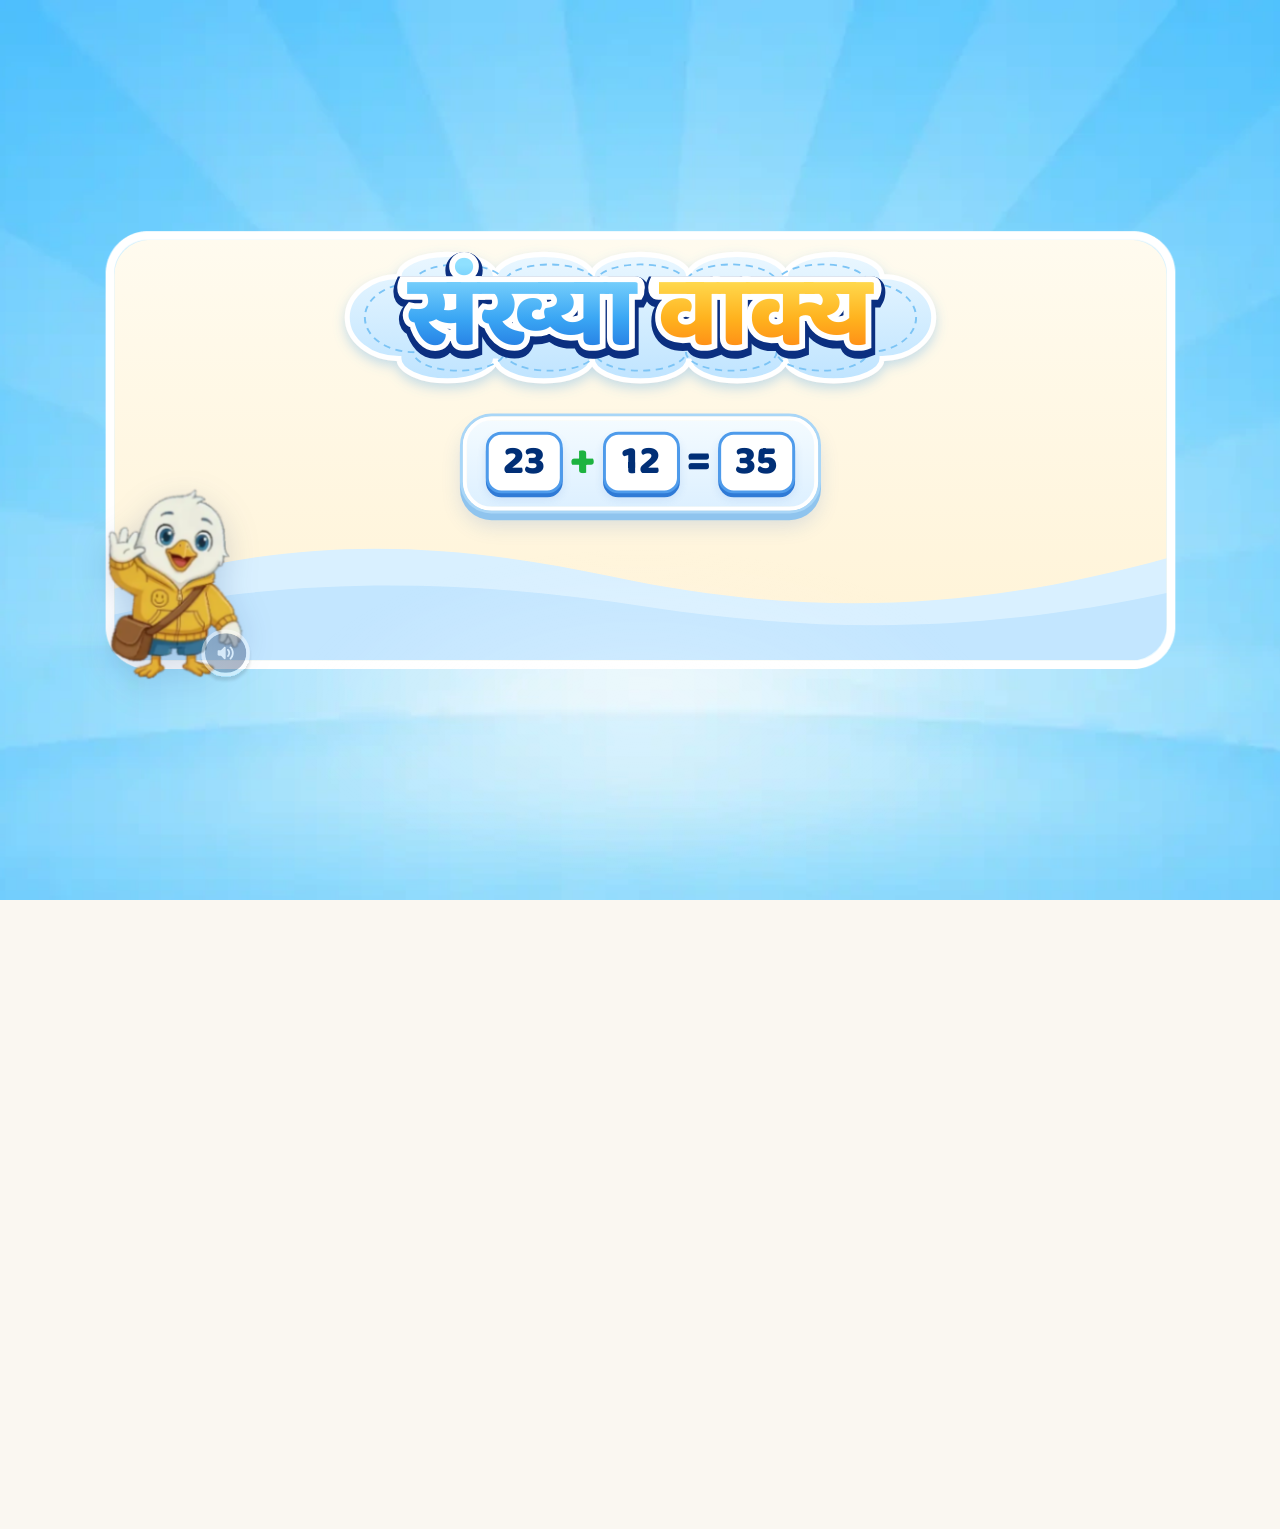
==== commit 9e8e8285: "G1/G2: idle VO after 14 s with the short line; G1 bus hint highlight follows the VO; hook for the WA" ====
--- a/MTG2A01_L05_S01.html
+++ b/MTG2A01_L05_S01.html
@@ -300,7 +300,8 @@
           "a": 24,
           "b": 16,
           "wrap": "bus"
-        }
+        },
+        "idle_vo": "vo_g_idle"
       },
       "signals": {
         "on_complete": []
@@ -338,7 +339,8 @@
           "b": 36,
           "to": "🛍️",
           "wrap": "shop"
-        }
+        },
+        "idle_vo": "vo_g_idle"
       },
       "signals": {
         "on_complete": []
@@ -922,7 +924,8 @@
       "vo_t5_s2": "assets/Audio/vo_t5_s2.mp3",
       "vo_t5_s3": "assets/Audio/vo_t5_s3.mp3",
       "vo_t5_s4": "assets/Audio/vo_t5_s4.mp3",
-      "vo_well_done": "assets/Audio/vo_well_done.mp3"
+      "vo_well_done": "assets/Audio/vo_well_done.mp3",
+      "vo_g_idle": "assets/Audio/vo_g_idle.mp3"
     },
     "audio_text": {
       "vo_build_num": "यहाँ संख्या रखनी है।",
@@ -1014,7 +1017,8 @@
       "vo_t5_s2": "पहली कहानी में कंचे मिलाए, इसलिए जोड़ किया। 23 जोड़ 12 बराबर 35।",
       "vo_t5_s3": "दूसरी कहानी में चिड़ियाँ कम हो गईं, इसलिए घटाया। 23 घटा 12 बराबर 11।",
       "vo_t5_s4": "देखा! संख्याएँ वही हैं, पर संख्या वाक्य अलग हैं!",
-      "vo_well_done": "शाबाश! आपने कर दिखाया।"
+      "vo_well_done": "शाबाश! आपने कर दिखाया।",
+      "vo_g_idle": "संख्या वाक्य के लिए सही चिह्न चुनिए।"
     },
     "audio_words": {
       "vo_build_num": [
@@ -6345,6 +6349,43 @@
           3650,
           45,
           48
+        ]
+      ],
+      "vo_g_idle": [
+        [
+          0,
+          0,
+          5
+        ],
+        [
+          820,
+          7,
+          11
+        ],
+        [
+          1300,
+          13,
+          14
+        ],
+        [
+          1460,
+          16,
+          18
+        ],
+        [
+          1760,
+          20,
+          22
+        ],
+        [
+          2140,
+          24,
+          28
+        ],
+        [
+          2520,
+          30,
+          34
         ]
       ]
     },
--- a/style.css
+++ b/style.css
@@ -3380,3 +3380,12 @@
 /* the slide area starts under the (now empty) header band; on the palace pages it no longer clips, so the bigger panel
    can use the height up there (the stage itself still clips at its edges) */
 body.sm-palace-page .slide-stage{overflow:visible;}
+
+/* [VO lock] (user 2026-11-19) while a voice-over plays the options are really disabled, not just ignored: nothing on the
+   page takes the pointer (no hover, no press/scale feedback, a plain cursor) until the line is over (body.spk-busy) */
+body.spk-busy .slide-stage, body.spk-busy .slide-stage *, body.spk-busy #navBtn{pointer-events:none !important;cursor:default !important;}
+
+/* [Next during replay] (user 2026-11-19) when the speaker replays the last line after the teaching sequence, the Next
+   button is shown disabled - no pulse, greyed like the speaker - and wakes up (pop + pulse again) once the line is over */
+body.spk-busy .nav-btn.active,body.spk-busy .stage .nav-btn.active{animation:none !important;scale:1 !important;
+  opacity:.45 !important;filter:grayscale(.75) !important;transition:opacity .18s ease, filter .18s ease;}
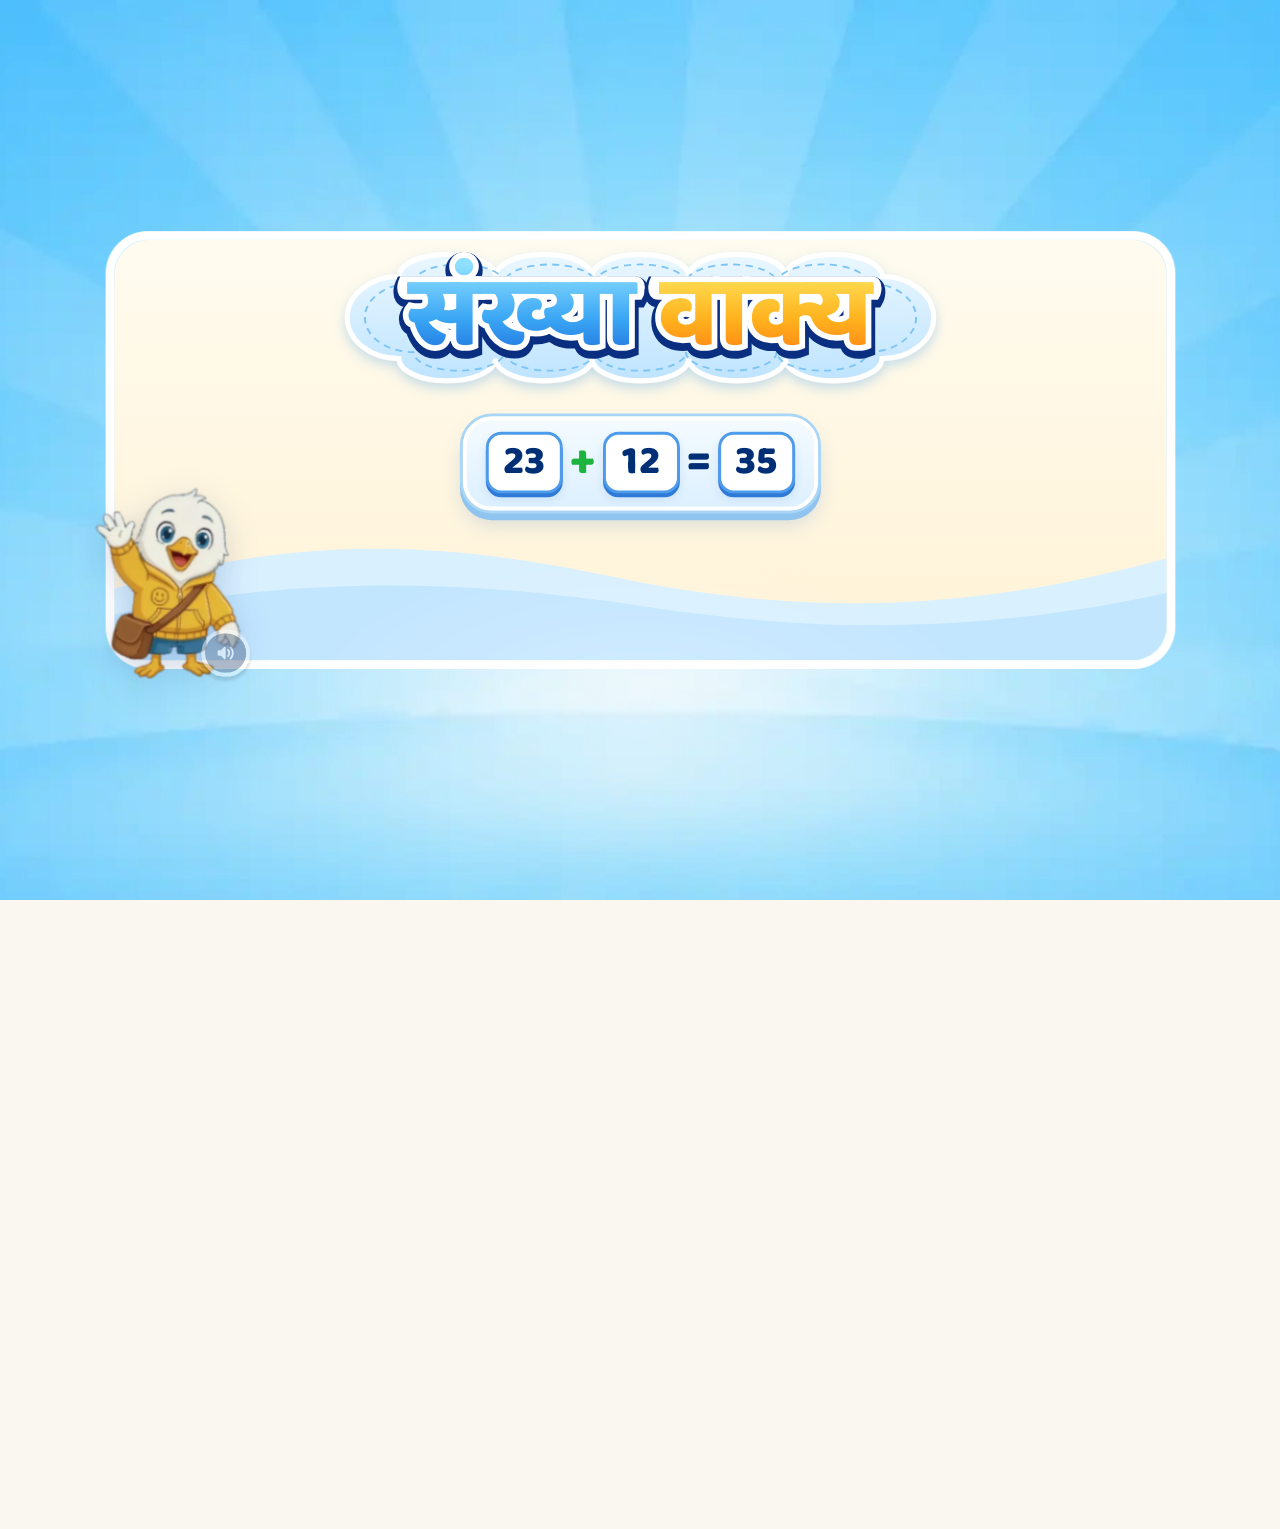
==== commit 7d4a5c86: "G3/G4: idle VO every 14 s of quiet; G4 third wrong attempt plays its line with the hand Co-Authored-" ====
--- a/MTG2A01_L05_S01.html
+++ b/MTG2A01_L05_S01.html
@@ -416,7 +416,8 @@
           "b": 15,
           "to": "😋",
           "wrap": "plate"
-        }
+        },
+        "wa3_vo": "vo_g4_wa3"
       },
       "signals": {
         "on_complete": []
@@ -925,7 +926,8 @@
       "vo_t5_s3": "assets/Audio/vo_t5_s3.mp3",
       "vo_t5_s4": "assets/Audio/vo_t5_s4.mp3",
       "vo_well_done": "assets/Audio/vo_well_done.mp3",
-      "vo_g_idle": "assets/Audio/vo_g_idle.mp3"
+      "vo_g_idle": "assets/Audio/vo_g_idle.mp3",
+      "vo_g4_wa3": "assets/Audio/vo_g4_wa3.mp3"
     },
     "audio_text": {
       "vo_build_num": "यहाँ संख्या रखनी है।",
@@ -1018,7 +1020,8 @@
       "vo_t5_s3": "दूसरी कहानी में चिड़ियाँ कम हो गईं, इसलिए घटाया। 23 घटा 12 बराबर 11।",
       "vo_t5_s4": "देखा! संख्याएँ वही हैं, पर संख्या वाक्य अलग हैं!",
       "vo_well_done": "शाबाश! आपने कर दिखाया।",
-      "vo_g_idle": "संख्या वाक्य के लिए सही चिह्न चुनिए।"
+      "vo_g_idle": "संख्या वाक्य के लिए सही चिह्न चुनिए।",
+      "vo_g4_wa3": "35 लड्डू थे, 15 कम हो गए। इसलिए 35 में से 15 घटाएँगे।"
     },
     "audio_words": {
       "vo_build_num": [
@@ -6386,6 +6389,73 @@
           2520,
           30,
           34
+        ]
+      ],
+      "vo_g4_wa3": [
+        [
+          0,
+          0,
+          1
+        ],
+        [
+          720,
+          3,
+          7
+        ],
+        [
+          1100,
+          9,
+          10
+        ],
+        [
+          1660,
+          13,
+          14
+        ],
+        [
+          2060,
+          16,
+          17
+        ],
+        [
+          2320,
+          19,
+          20
+        ],
+        [
+          2500,
+          22,
+          23
+        ],
+        [
+          3100,
+          26,
+          30
+        ],
+        [
+          3500,
+          32,
+          33
+        ],
+        [
+          4040,
+          35,
+          37
+        ],
+        [
+          4220,
+          39,
+          40
+        ],
+        [
+          4400,
+          42,
+          43
+        ],
+        [
+          4800,
+          45,
+          51
         ]
       ]
     },
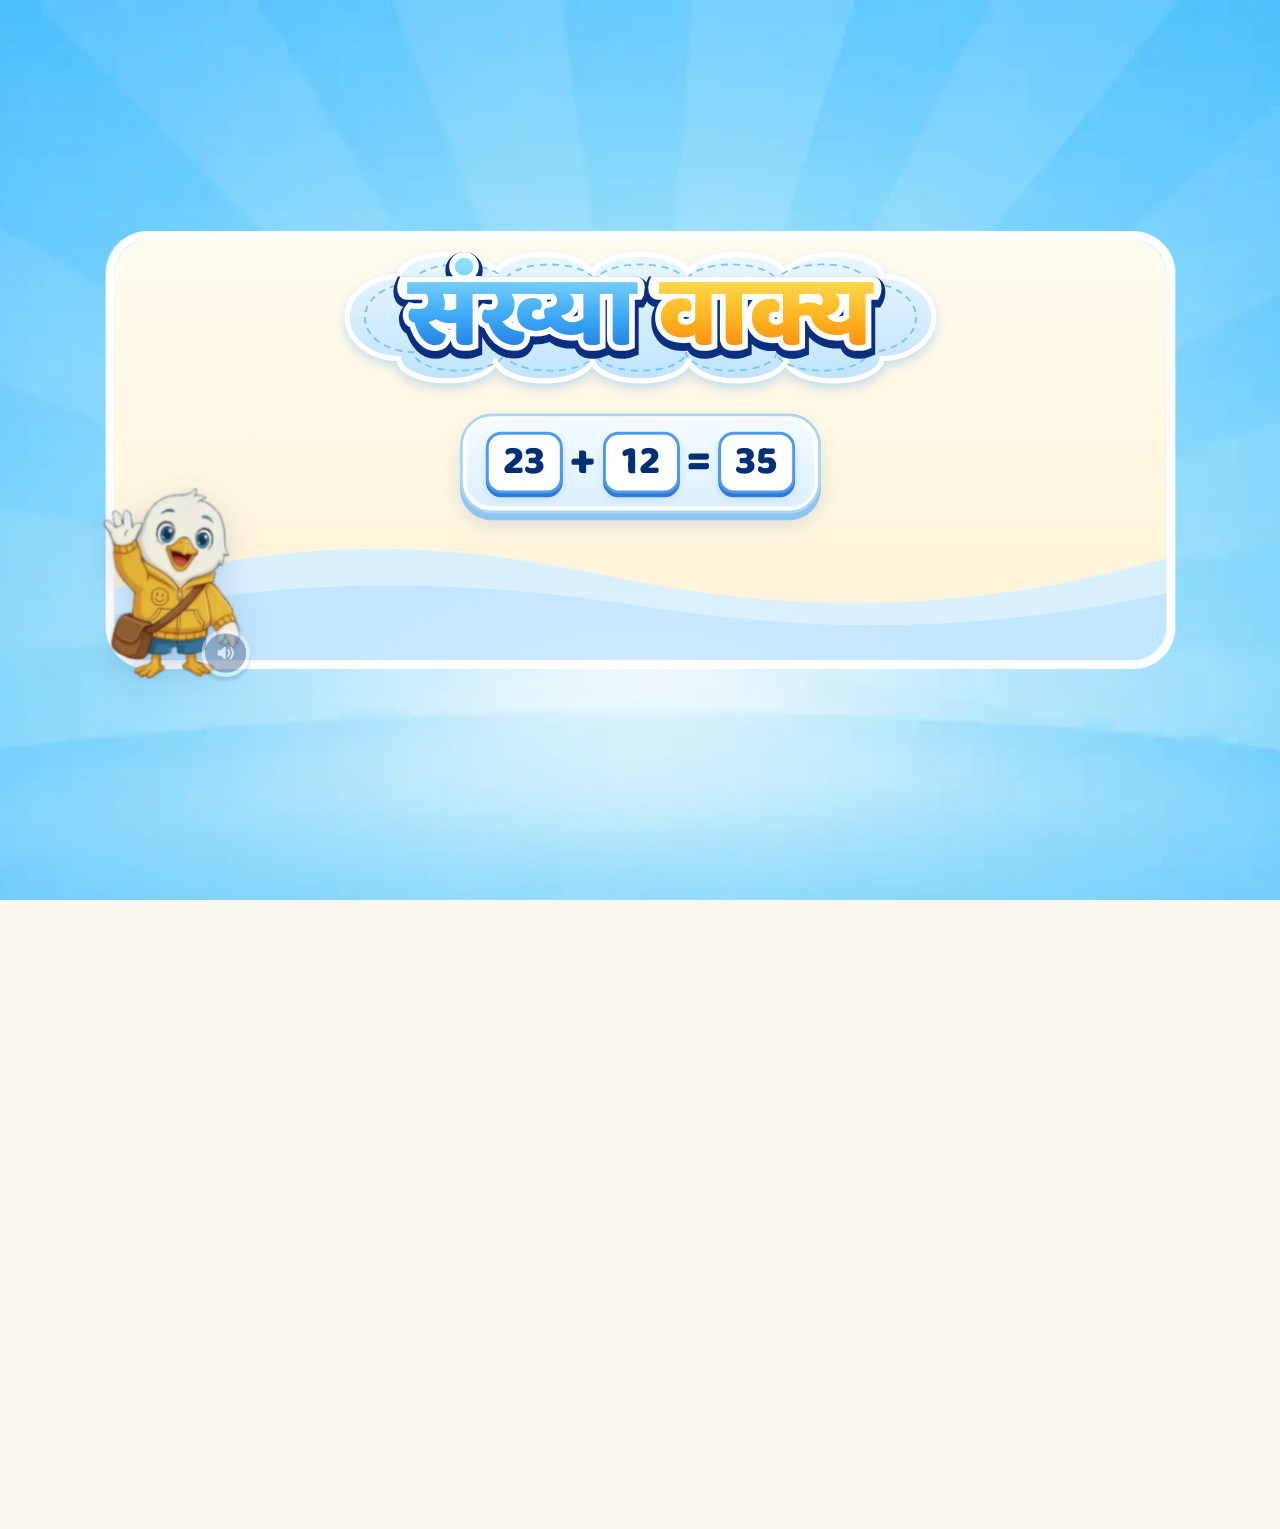
==== commit 1d5934fb: "New VO batch (G1/G2/G3 hint lines, G3/G4 + P3/P4 idle, birds line); P1/P2 sign-box ladder, no hand a" ====
--- a/MTG2A01_L05_S01.html
+++ b/MTG2A01_L05_S01.html
@@ -301,7 +301,8 @@
           "b": 16,
           "wrap": "bus"
         },
-        "idle_vo": "vo_g_idle"
+        "idle_vo": "vo_g_idle",
+        "wa2_vo": "vo_g1_wa2"
       },
       "signals": {
         "on_complete": []
@@ -340,7 +341,8 @@
           "to": "🛍️",
           "wrap": "shop"
         },
-        "idle_vo": "vo_g_idle"
+        "idle_vo": "vo_g_idle",
+        "wa2_vo": "vo_g2_wa2"
       },
       "signals": {
         "on_complete": []
@@ -378,7 +380,9 @@
           "b": 11,
           "from": "👵",
           "wrap": "sky"
-        }
+        },
+        "wa3_vo": "vo_g3_wa3",
+        "idle_vo": "vo_pick_idle"
       },
       "signals": {
         "on_complete": []
@@ -417,7 +421,8 @@
           "to": "😋",
           "wrap": "plate"
         },
-        "wa3_vo": "vo_g4_wa3"
+        "wa3_vo": "vo_g4_wa3",
+        "idle_vo": "vo_pick_idle"
       },
       "signals": {
         "on_complete": []
@@ -576,7 +581,8 @@
           }
         ],
         "cr_vo": "vo_shabash",
-        "wa1_vo": "vo_p3_wa1"
+        "wa1_vo": "vo_p3_wa1",
+        "idle_vo": "vo_story_idle"
       },
       "signals": {
         "on_complete": []
@@ -601,7 +607,8 @@
           }
         ],
         "cr_vo": "vo_shabash",
-        "wa1_vo": "vo_p4_wa1"
+        "wa1_vo": "vo_p4_wa1",
+        "idle_vo": "vo_story_idle"
       },
       "signals": {
         "on_complete": []
@@ -927,7 +934,12 @@
       "vo_t5_s4": "assets/Audio/vo_t5_s4.mp3",
       "vo_well_done": "assets/Audio/vo_well_done.mp3",
       "vo_g_idle": "assets/Audio/vo_g_idle.mp3",
-      "vo_g4_wa3": "assets/Audio/vo_g4_wa3.mp3"
+      "vo_g4_wa3": "assets/Audio/vo_g4_wa3.mp3",
+      "vo_g3_wa3": "assets/Audio/vo_g3_wa3.mp3",
+      "vo_pick_idle": "assets/Audio/vo_pick_idle.mp3",
+      "vo_story_idle": "assets/Audio/vo_story_idle.mp3",
+      "vo_g1_wa2": "assets/Audio/vo_g1_wa2.mp3",
+      "vo_g2_wa2": "assets/Audio/vo_g2_wa2.mp3"
     },
     "audio_text": {
       "vo_build_num": "यहाँ संख्या रखनी है।",
@@ -1021,7 +1033,12 @@
       "vo_t5_s4": "देखा! संख्याएँ वही हैं, पर संख्या वाक्य अलग हैं!",
       "vo_well_done": "शाबाश! आपने कर दिखाया।",
       "vo_g_idle": "संख्या वाक्य के लिए सही चिह्न चुनिए।",
-      "vo_g4_wa3": "35 लड्डू थे, 15 कम हो गए। इसलिए 35 में से 15 घटाएँगे।"
+      "vo_g4_wa3": "35 लड्डू थे, 15 कम हो गए। इसलिए 35 में से 15 घटाएँगे।",
+      "vo_g3_wa3": "42 गुब्बारे थे, 11 और आ गए। इसलिए 42 में 11 जोड़ेंगे।",
+      "vo_pick_idle": "इस कहानी के लिए सही संख्या वाक्य पर टैप करिए।",
+      "vo_story_idle": "इस संख्या वाक्य के लिए सही कहानी पर टैप करिए।",
+      "vo_g1_wa2": "सवारियाँ बढ़ गईं, इसलिए हम जोड़ करेंगे।",
+      "vo_g2_wa2": "चूड़ियाँ कम हो गईं, इसलिए हम घटाव करेंगे।"
     },
     "audio_words": {
       "vo_build_num": [
@@ -5597,7 +5614,7 @@
           1
         ],
         [
-          680,
+          660,
           3,
           5
         ],
@@ -5607,37 +5624,37 @@
           8
         ],
         [
-          1140,
+          1120,
           10,
           11
         ],
         [
-          1560,
+          1480,
           13,
           20
         ],
         [
-          1875,
+          2020,
           22,
           23
         ],
         [
-          1980,
+          2240,
           25,
           27
         ],
         [
-          2120,
+          2500,
           29,
           32
         ],
         [
-          2640,
+          2780,
           34,
           35
         ],
         [
-          2780,
+          2900,
           37,
           39
         ],
@@ -5647,22 +5664,22 @@
           43
         ],
         [
-          3700,
+          3880,
           45,
           46
         ],
         [
-          3940,
+          4120,
           48,
           49
         ],
         [
-          4380,
+          4560,
           51,
           58
         ],
         [
-          4760,
+          4940,
           60,
           63
         ]
@@ -6456,6 +6473,251 @@
           4800,
           45,
           51
+        ]
+      ],
+      "vo_g3_wa3": [
+        [
+          0,
+          0,
+          1
+        ],
+        [
+          980,
+          3,
+          10
+        ],
+        [
+          1540,
+          12,
+          13
+        ],
+        [
+          1760,
+          16,
+          17
+        ],
+        [
+          2680,
+          19,
+          20
+        ],
+        [
+          3040,
+          22,
+          22
+        ],
+        [
+          3300,
+          24,
+          25
+        ],
+        [
+          3780,
+          28,
+          32
+        ],
+        [
+          4480,
+          34,
+          35
+        ],
+        [
+          5300,
+          37,
+          39
+        ],
+        [
+          5580,
+          41,
+          42
+        ],
+        [
+          5980,
+          44,
+          51
+        ]
+      ],
+      "vo_pick_idle": [
+        [
+          0,
+          0,
+          1
+        ],
+        [
+          500,
+          3,
+          7
+        ],
+        [
+          920,
+          9,
+          10
+        ],
+        [
+          1120,
+          12,
+          14
+        ],
+        [
+          1380,
+          16,
+          18
+        ],
+        [
+          1740,
+          20,
+          25
+        ],
+        [
+          2240,
+          27,
+          31
+        ],
+        [
+          2580,
+          33,
+          34
+        ],
+        [
+          2800,
+          36,
+          38
+        ],
+        [
+          3040,
+          40,
+          43
+        ]
+      ],
+      "vo_story_idle": [
+        [
+          0,
+          0,
+          1
+        ],
+        [
+          480,
+          3,
+          8
+        ],
+        [
+          1000,
+          10,
+          14
+        ],
+        [
+          1320,
+          16,
+          17
+        ],
+        [
+          1500,
+          19,
+          21
+        ],
+        [
+          2060,
+          23,
+          25
+        ],
+        [
+          2380,
+          27,
+          31
+        ],
+        [
+          2800,
+          33,
+          34
+        ],
+        [
+          2900,
+          36,
+          38
+        ],
+        [
+          3200,
+          40,
+          43
+        ]
+      ],
+      "vo_g1_wa2": [
+        [
+          0,
+          0,
+          7
+        ],
+        [
+          1000,
+          9,
+          11
+        ],
+        [
+          1350,
+          13,
+          15
+        ],
+        [
+          1880,
+          18,
+          22
+        ],
+        [
+          2320,
+          24,
+          25
+        ],
+        [
+          2480,
+          27,
+          30
+        ],
+        [
+          2840,
+          32,
+          37
+        ]
+      ],
+      "vo_g2_wa2": [
+        [
+          0,
+          0,
+          7
+        ],
+        [
+          780,
+          9,
+          10
+        ],
+        [
+          1000,
+          12,
+          13
+        ],
+        [
+          1250,
+          15,
+          17
+        ],
+        [
+          1600,
+          20,
+          24
+        ],
+        [
+          2300,
+          26,
+          27
+        ],
+        [
+          2500,
+          29,
+          32
+        ],
+        [
+          3000,
+          34,
+          39
         ]
       ]
     },
--- a/style.css
+++ b/style.css
@@ -3389,3 +3389,20 @@
    button is shown disabled - no pulse, greyed like the speaker - and wakes up (pop + pulse again) once the line is over */
 body.spk-busy .nav-btn.active,body.spk-busy .stage .nav-btn.active{animation:none !important;scale:1 !important;
   opacity:.45 !important;filter:grayscale(.75) !important;transition:opacity .18s ease, filter .18s ease;}
+
+/* [P3/P4 sentence highlight] (user 2026-11-19) while "यह संख्या वाक्य किस कहानी का है?" is said the WHOLE sentence is lit:
+   its panel glows (the page's yellow "lit" look), not only the number cards */
+.sm-eq-inline.big:has(+ .sm-stories){transition:background-color .25s,border-color .25s,box-shadow .25s,scale .25s;}
+.sm-eq-inline.big.lit-all:has(+ .sm-stories){background:#FFF1D8;border-color:#F5A524;scale:1.04;
+  box-shadow:0 4px 0 #F2C77E,0 0 0 6px rgba(255,200,0,.4),0 0 22px rgba(255,160,0,.5);}
+.sm-eq-inline.big.lit-all:has(+ .sm-stories) .sm-tok{border-color:#F5A524;}
+
+/* [P3/P4 story text] (user 2026-11-19) each sentence of a story card starts on its own line and a sentence that still
+   has to wrap is balanced - no single word ("गए।", "गईं?") left alone on a line */
+.sm-story-opt .sm-sent{display:block;text-wrap:balance;}
+.sm-story-opt .sm-sent.q::before{content:none;}
+
+/* [operator colour] (user 2026-11-19) + and − are the dark blue of the numbers everywhere (no green / purple) */
+:root{--sm-add:#012F76;--sm-sub:#012F76;}
+.sg-sentence.add,.sg-sentence.sub,.sg-eq-t.op.add,.sg-eq-t.op.sub{color:#012F76;}
+.sm-cmp-card{--c:#0E7C6E;} .sm-cmp-card.sub{--c:#6A3FB5;}   /* (the compare cards' rims keep their colours) */
